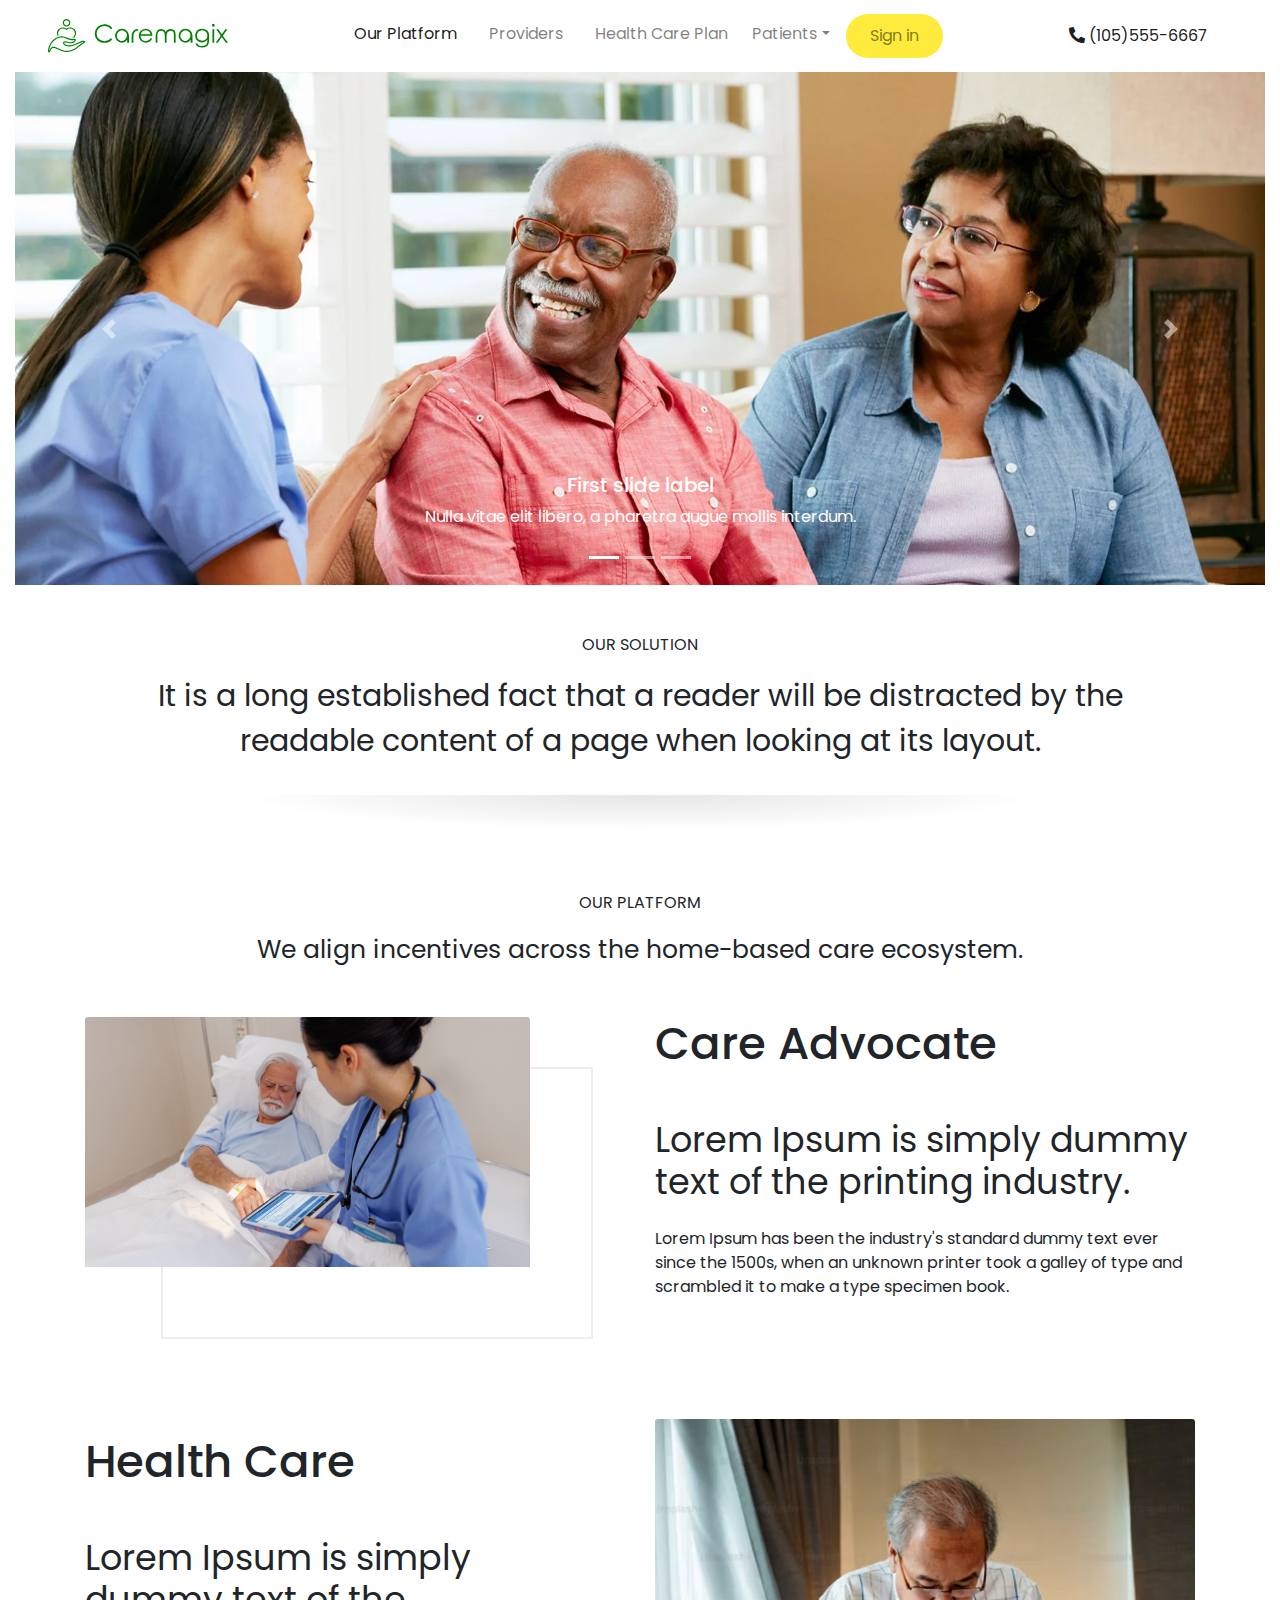
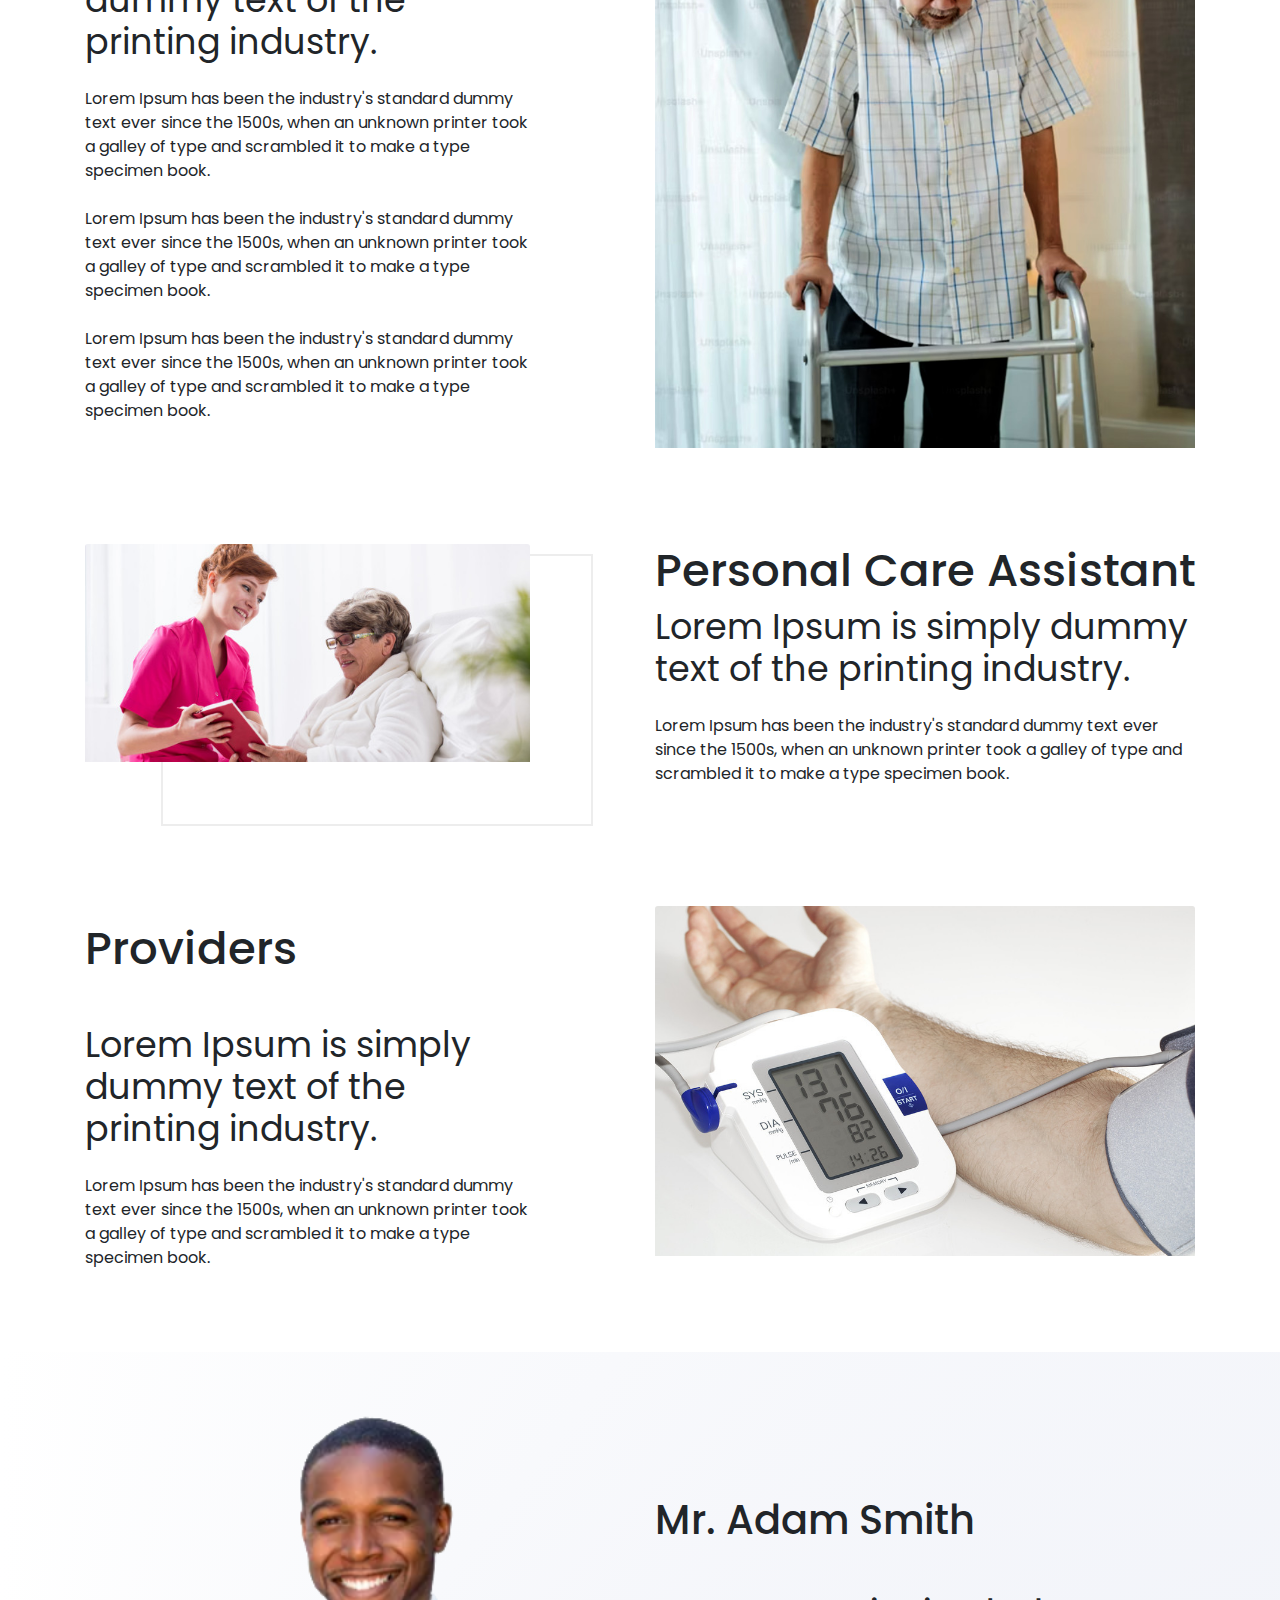
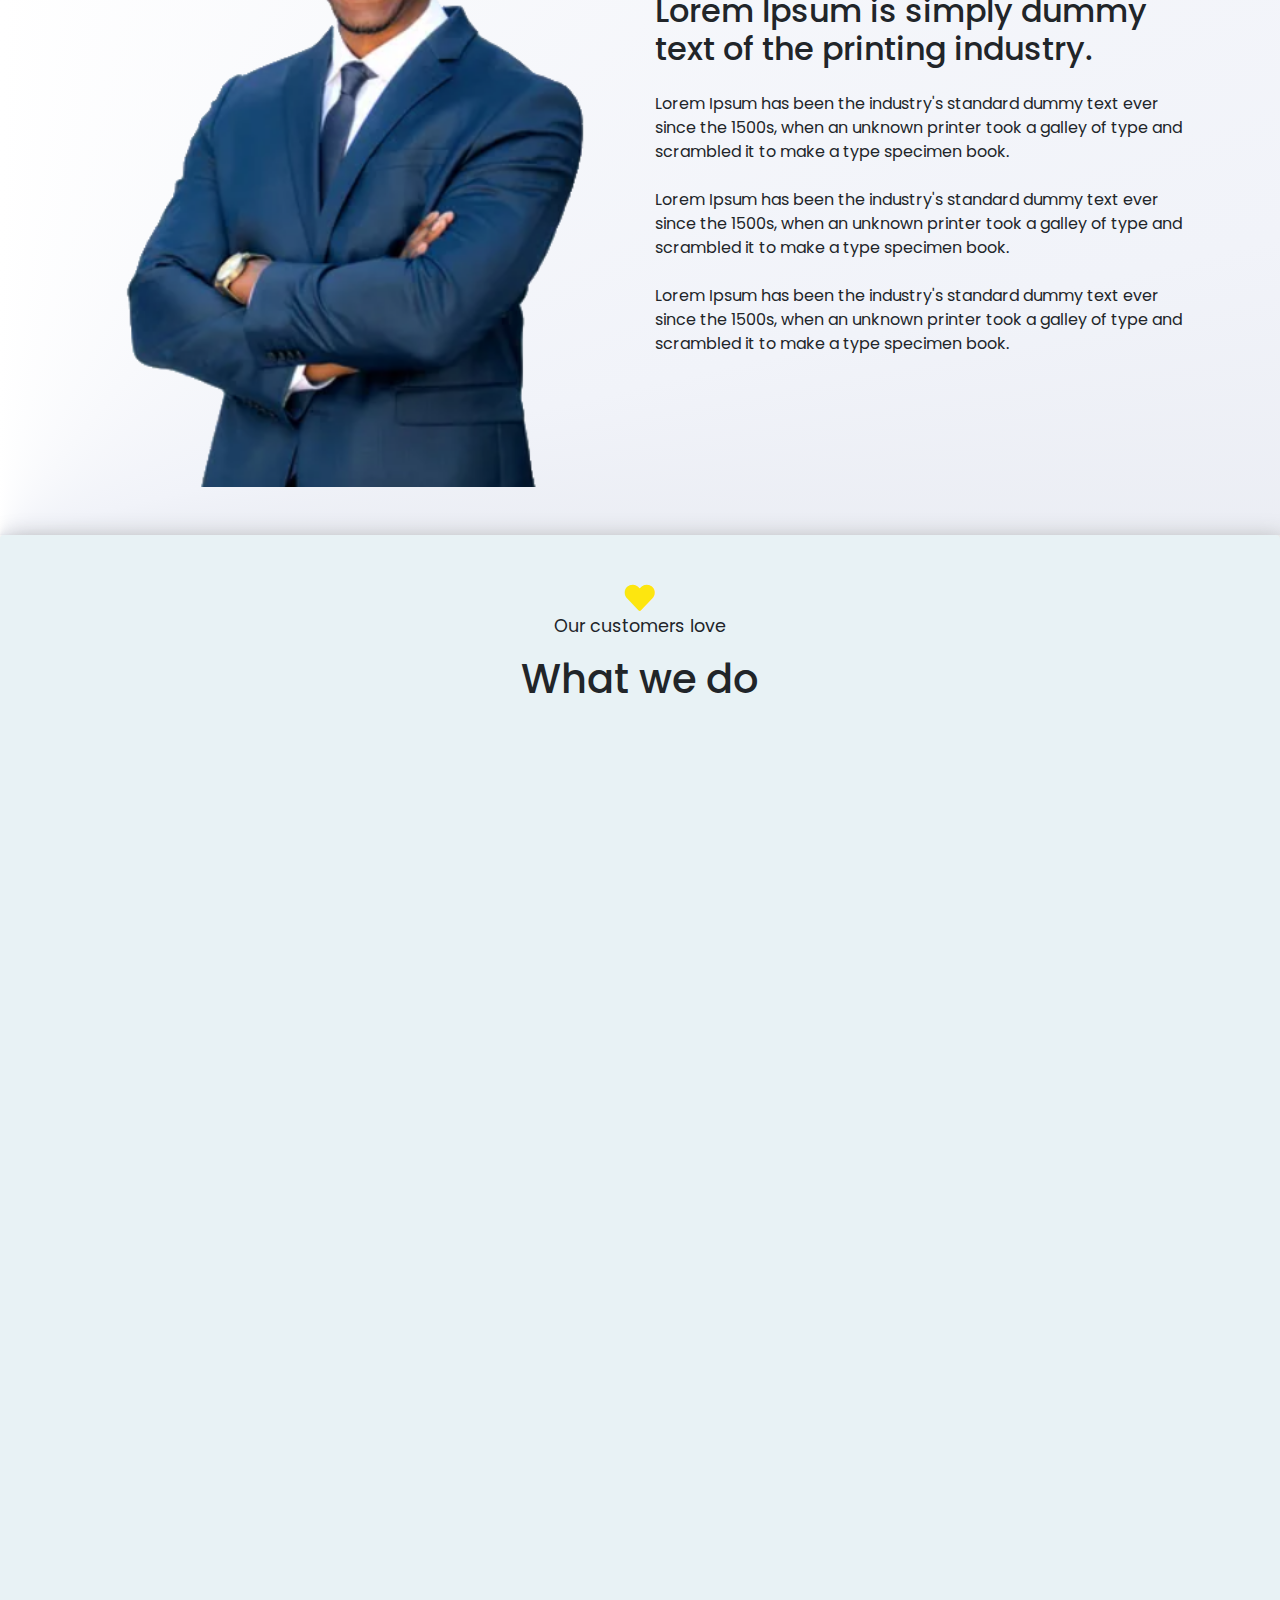
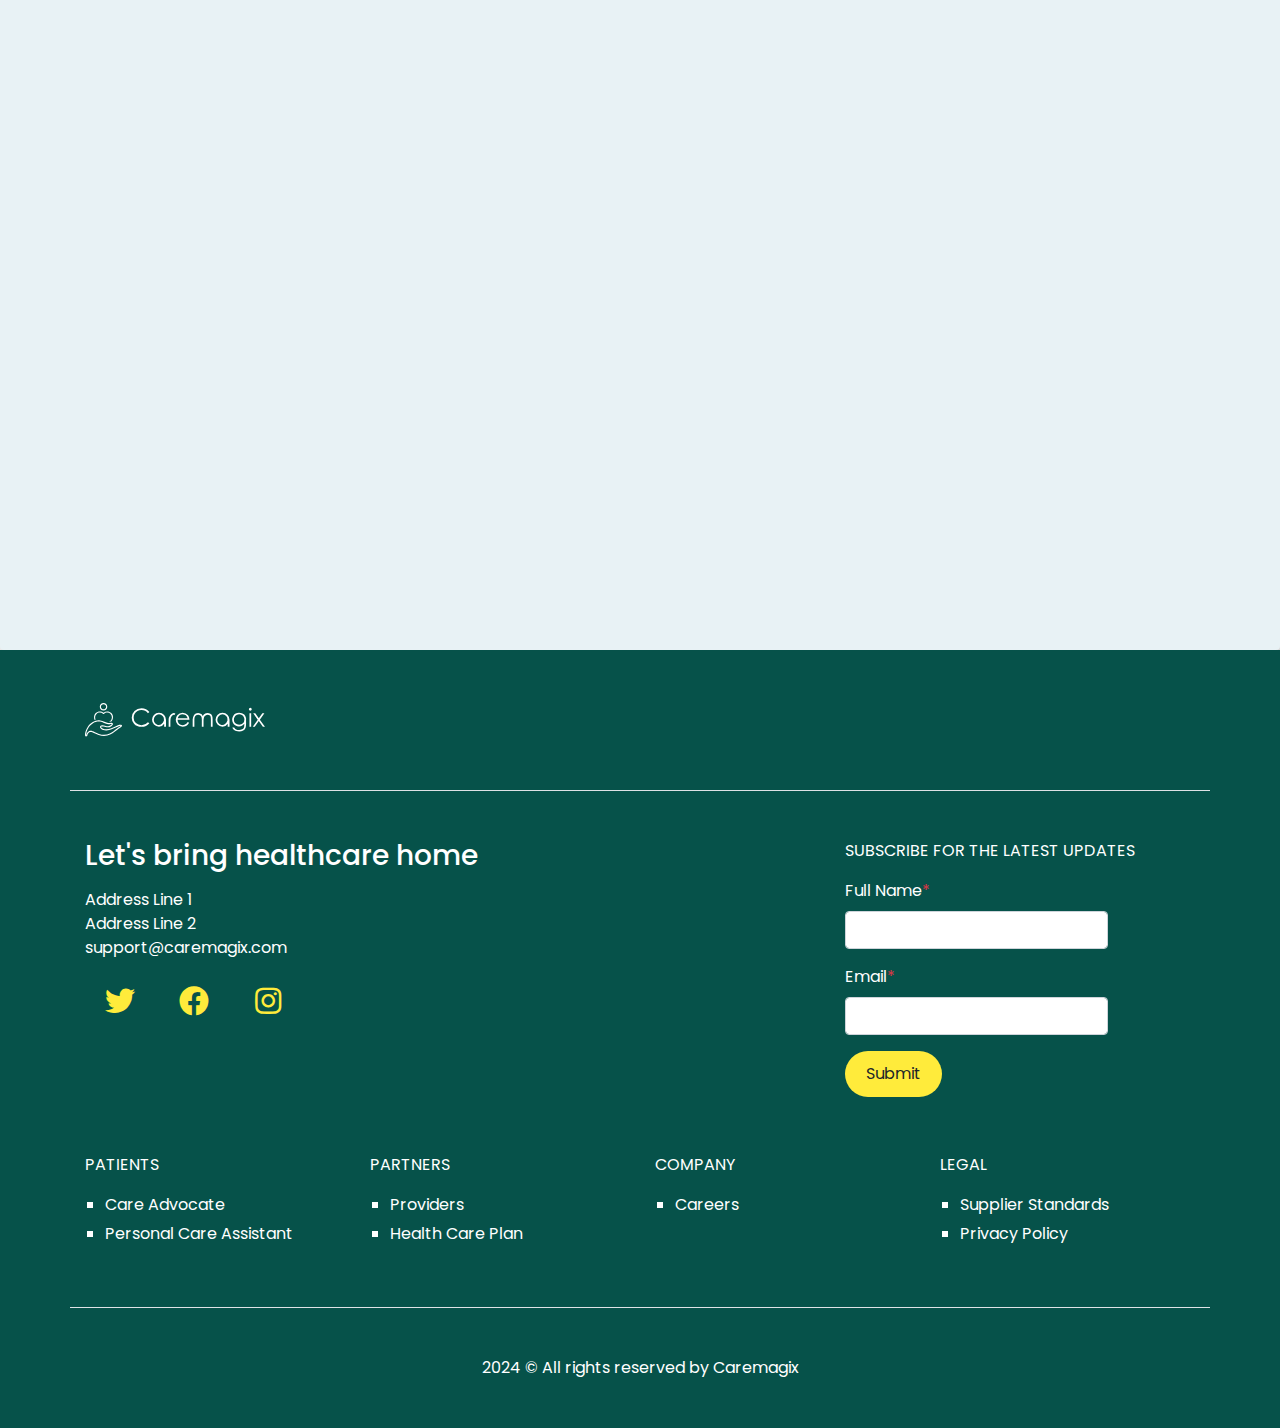
==== index.html @ 650fe03e "images and changes added" ====
<!DOCTYPE html>
<html lang="en">

<head>
    <meta charset="UTF-8">
    <meta name="viewport"
        content="width=device-width, initial-scale=1, maximum-scale=1, minimum-scale=1, user-scalable=1">
    <title>Caremagix</title>
    <!-- Add Bootstrap CSS -->
    <link rel="stylesheet" href="https://stackpath.bootstrapcdn.com/bootstrap/4.5.2/css/bootstrap.min.css">

    <link rel="stylesheet"
            href="https://cdnjs.cloudflare.com/ajax/libs/OwlCarousel2/2.3.4/assets/owl.carousel.min.css">
    <link rel="stylesheet"
            href="https://cdnjs.cloudflare.com/ajax/libs/OwlCarousel2/2.3.4/assets/owl.theme.default.css">

    <link rel="stylesheet" href="https://cdnjs.cloudflare.com/ajax/libs/font-awesome/5.15.3/css/all.min.css">
    <link rel="preconnect" href="https://fonts.googleapis.com">
    <link rel="preconnect" href="https://fonts.gstatic.com" crossorigin>
    <link
        href="https://fonts.googleapis.com/css2?family=Poppins:ital,wght@0,100;0,200;0,300;0,400;0,500;0,600;0,700;0,800;0,900;1,100;1,200;1,300;1,400;1,500;1,600;1,700;1,800;1,900&display=swap"
        rel="stylesheet">
    <link rel="stylesheet" href="css/custom.css">
</head>

<body>
    <header>
        <nav class="navbar navbar-expand-lg navbar-light px-5">
            <!-- <a class="navbar-brand" href="/">Caremagix</a> -->
            <!-- <a class="navbar-brand" href="/"><img src="images/caremagix-logo.png" width="150" alt="" /></a> -->
            <a class="navbar-brand" href="/">
                <svg width="180" fill="green" viewBox="0 0 369.9130434782609 68.965792093766" class="looka-1j8o68f"><defs id="SvgjsDefs1011"></defs><g id="SvgjsG1012" featurekey="S6ay6y-0" transform="matrix(0.5944697416259555,0,0,0.5944697416259555,0.0002290399318856106,-3.5668184497557327)" fill="#ffffff"><title xmlns="http://www.w3.org/2000/svg">Modern Business 6 expandlines</title><path xmlns="http://www.w3.org/2000/svg" d="M64,32c7.2,0,13-5.8,13-13S71.2,6,64,6c-7.2,0-13,5.8-13,13c0,0,0,0,0,0C51,26.2,56.8,32,64,32z M64,10c5,0,9,4,9,9  s-4,9-9,9s-9-4-9-9c0,0,0,0,0,0C55,14,59,10,64,10z"></path><path xmlns="http://www.w3.org/2000/svg" d="M36.8,63.2c-3.3-6.4-2.1-14.2,2.9-19.4c6.1-6.3,16.1-6.5,22.4-0.4c0.1,0.1,0.3,0.3,0.4,0.4c0.8,0.8,2.1,0.8,2.9,0  c6.1-6.3,16.1-6.5,22.4-0.4c0.1,0.1,0.3,0.3,0.4,0.4c6.3,6.6,6.3,16.9,0,23.5l-4.2,4.3c0.7,0,1.4-0.1,2-0.3c1.5-0.5,3.1-0.8,4.7-0.9  l0.3-0.3c7.8-8.1,7.8-21,0-29.1C83.8,33.5,72,32.9,64,39.7c-8-6.8-19.8-6.2-27.1,1.3c-6,6.2-7.6,15.5-3.9,23.4  C34.3,64,35.5,63.6,36.8,63.2z"></path><path xmlns="http://www.w3.org/2000/svg" d="M127.7,83.5c-1.1-2.6-6.7-2.3-7-2.3c-1.9,0.3-6,0.8-14.1,4.8C96.5,91,85.7,96,74,96.9c-6.5,0.6-14.4-1.9-17.6-6.3  c-0.7-0.8-0.8-2.2-0.5-2.5c0.8-1,5.6-1.6,15.3,0.9c13.2,3.7,20.1-2.9,20.9-3.8c2.5-2.3,5.7-5.8,4-8.7c-1.5-2.6-5.6-2.4-8.9-1.4  c-3.4,1-7.1,0.3-10.2-0.6c-3.4-0.9-6.7-2.2-10-3.4c-4.7-2-9.6-3.5-14.6-4.5c-8.5-1.6-17.1,0.2-25.6,5.2c-6.9,4-12.8,9.6-17.2,16.3  c-8.9,13.8-10,24.3-9.5,30.6c0.1,1.6,1.2,2.8,2.7,3.2c1.6,0.4,3.2-0.3,4.1-1.6c0.7-0.9,1.1-1.9,1.3-3c0-0.2,0.1-0.5,0.2-0.8  c0.9-3.8,3.3-7.1,6.6-9.2l0.3-0.1c4.4-2.4,8.5-0.7,17.3,3.4c3.7,1.8,8.4,3.9,14.1,6.1c26,8.9,44.2-2,55.6-10.9  c9.5-7.4,20.4-14.8,20.4-14.8C124.5,89.8,129.2,86.9,127.7,83.5z M120.6,87.5c-0.1,0.1-11.1,7.5-20.7,15  c-10.7,8.4-27.7,18.5-51.8,10.3c-5.5-2.1-9.9-4.1-13.8-5.9c-8.8-4.1-14.6-6.8-20.9-3.3l-0.1,0c-0.1,0-0.2,0.1-0.3,0.1  c-4.2,2.7-7.2,6.9-8.4,11.7c-0.1,0.6-0.3,1.3-0.5,1.9c-0.3-5.8,1.1-15,8.9-27.2c4-6.2,9.5-11.3,15.9-15c5.3-3.3,11.3-5.1,17.6-5.2  c1.8,0,3.6,0.2,5.3,0.5c4.8,1,9.4,2.5,13.9,4.4c3.3,1.3,6.8,2.6,10.4,3.6c3.5,1,8,1.9,12.4,0.6c1.3-0.5,2.7-0.6,4.1-0.4  c-0.2,0.5-0.9,1.7-3.2,3.8c0,0-0.1,0.1-0.1,0.1c-0.2,0.2-5.6,5.9-17,2.7c-10.5-2.7-17.1-2.6-19.5,0.5c-1.4,1.8-1.3,4.2,0.3,7.1  c0.1,0.1,4.7,8.8,21.3,8.2c12.4-1,23.6-6.1,34-11.3c7.6-3.8,11-4.2,12.9-4.5c0.8-0.1,1.7-0.2,2.5-0.1  C122.8,86,121.7,86.8,120.6,87.5L120.6,87.5z"></path></g><g id="SvgjsG1013" featurekey="j5pGhi-0" transform="matrix(2.560820016550997,0,0,2.560820016550997,93.224431041536,-1.0781079386497883)" fill="#ffffff"><path d="M15.244 7.715 l-1.1523 0.85938 q-0.9375 -1.23046875 -2.260742188 -1.860351563 t-2.9053 -0.62988 q-1.73828125 0 -3.212890625 0.830078125 t-2.29 2.2314 t-0.81543 3.1592 q0 2.646484375 1.81640625 4.262695313 t4.5801 1.6162 q3.046875 0 5.087890625 -2.3828125 l1.1523 0.86914 q-1.083984375 1.376953125 -2.705078125 2.12890625 t-3.6133 0.75195 q-3.80859375 0 -6.005859375 -2.529296875 q-1.8359375 -2.138671875 -1.8359375 -4.84375 q0 -3.173828125 2.231445313 -5.3515625 t5.5811 -2.1777 q2.03125 0 3.666992188 0.8056640625 t2.6807 2.2607 z M22.968753125 8.203 q2.470703125 0 4.1015625 1.787109375 q1.50390625 1.630859375 1.50390625 3.876953125 q0.01953125 5.546875 0 5.634765625 l-1.4551 0 l0 -2.4316 q-1.142578125 2.12890625 -4.150390625 2.3828125 q-2.4609375 0 -4.018554688 -1.674804688 t-1.5576 -3.9111 q0 -2.2265625 1.474609375 -3.8671875 q1.630859375 -1.796875 4.1015625 -1.796875 z M22.968753125 9.551 q-1.708984375 0 -2.939453125 1.26953125 t-1.2305 3.0664 q0 1.162109375 0.6298828125 2.236328125 t2.1338 1.8164 q3.76953125 0.83984375 5.361328125 -3.427734375 q0.087890625 -1.3671875 -0.29296875 -2.6171875 q-0.2734375 -0.56640625 -0.751953125 -1.07421875 q-1.201171875 -1.26953125 -2.91015625 -1.26953125 z M30.722696875 14.541 l0 -1.2891 q0.15625 -0.966796875 0.44921875 -1.572265625 q0.68359375 -1.6796875 1.8359375 -2.4609375 t1.9141 -0.78125 q0.56640625 0 1.2109375 0.37109375 l-0.71289 1.1523 q-0.908203125 -0.33203125 -1.801757813 0.537109375 t-1.2354 1.8945 q-0.25390625 0.908203125 -0.25390625 3.408203125 l0 3.623 l-1.4063 0 l0 -4.8828 z M45.95715625 15.6348 l1.1523 0.61523 q-0.556640625 1.123046875 -1.30859375 1.806640625 t-1.6895 1.04 t-2.1191 0.35645 q-2.6171875 0 -4.091796875 -1.713867188 t-1.4746 -3.8721 q0 -2.041015625 1.25 -3.6328125 q1.58203125 -2.03125 4.248046875 -2.03125 q2.724609375 0 4.365234375 2.080078125 q1.162109375 1.46484375 1.171875 3.65234375 l-9.6191 0 q0.0390625 1.875 1.19140625 3.071289063 t2.8418 1.1963 q0.8203125 0 1.591796875 -0.2880859375 t1.3135 -0.75684 t1.1768 -1.5234 z M45.95715625 12.7539 q-0.2734375 -1.103515625 -0.80078125 -1.762695313 t-1.3965 -1.0645 t-1.8262 -0.40527 q-1.572265625 0 -2.705078125 1.015625 q-0.8203125 0.7421875 -1.240234375 2.216796875 l7.9688 0 z M50.00979375 15.293 l0 -1.709 q0.17578125 -2.1875 0.91796875 -3.203125 q0.615234375 -0.927734375 1.611328125 -1.474609375 q0.654296875 -0.419921875 1.865234375 -0.44921875 q0.78125 0 1.58203125 0.29296875 t1.2402 0.78125 t0.88867 1.4648 q0.244140625 -0.625 1.025390625 -1.46484375 q0.380859375 -0.322265625 0.986328125 -0.634765625 q0.41015625 -0.263671875 1.904296875 -0.439453125 q1.11328125 0 2.138671875 0.556640625 t1.4404 1.5674 t0.41504 3.0127 l0 5.8496 l-1.4063 0 l0 -5.8496 q0 -1.71875 -0.244140625 -2.36328125 t-0.83984 -1.04 t-1.4355 -0.39551 q-1.58203125 0.107421875 -2.705078125 1.533203125 q-0.439453125 0.60546875 -0.6640625 2.685546875 l0 5.4297 l-1.377 0 l0 -5.4883 q0 -1.93359375 -0.4296875 -2.631835938 t-1.0254 -1.1133 t-1.4844 -0.41504 q-0.95703125 0 -1.645507813 0.48828125 t-1.0791 1.46 t-0.3125 3.1592 l0 4.541 l-1.3672 0 l0 -4.1504 z M73.9746125 8.203 q2.470703125 0 4.1015625 1.787109375 q1.50390625 1.630859375 1.50390625 3.876953125 q0.01953125 5.546875 0 5.634765625 l-1.4551 0 l0 -2.4316 q-1.142578125 2.12890625 -4.150390625 2.3828125 q-2.4609375 0 -4.018554688 -1.674804688 t-1.5576 -3.9111 q0 -2.2265625 1.474609375 -3.8671875 q1.630859375 -1.796875 4.1015625 -1.796875 z M73.9746125 9.551 q-1.708984375 0 -2.939453125 1.26953125 t-1.2305 3.0664 q0 1.162109375 0.6298828125 2.236328125 t2.1338 1.8164 q3.76953125 0.83984375 5.361328125 -3.427734375 q0.087890625 -1.3671875 -0.29296875 -2.6171875 q-0.2734375 -0.56640625 -0.751953125 -1.07421875 q-1.201171875 -1.26953125 -2.91015625 -1.26953125 z M92.87065625 17.0117 q0 2.255859375 -0.400390625 3.30078125 q-0.537109375 1.474609375 -1.879882813 2.270507813 t-3.2178 0.7959 q-1.38671875 0 -2.48046875 -0.390625 t-1.7871 -1.0449 t-1.2695 -1.9141 l1.4941 0 q0.615234375 1.064453125 1.577148438 1.572265625 t2.3975 0.50781 q1.40625 0 2.377929688 -0.52734375 t1.3818 -1.3184 t0.41016 -2.5684 l0 -0.54688 q-0.771484375 0.986328125 -1.899414063 1.513671875 t-2.3779 0.52734 q-1.474609375 0 -2.778320313 -0.732421875 t-2.0117 -1.9775 t-0.70801 -2.7295 t0.7373 -2.7686 t2.0459 -2.0313 t2.7441 -0.74707 q1.2109375 0 2.197265625 0.37109375 q0.830078125 0.302734375 1.962890625 1.162109375 q0.95703125 0.791015625 1.50390625 3.017578125 q-0.01953125 0.29296875 -0.01953125 4.2578125 z M87.40235625 9.531 q-1.171875 0 -2.172851563 0.56640625 t-1.5723 1.5625 t-0.57129 2.1582 q0 1.767578125 1.181640625 2.919921875 t3.0566 1.1523 q1.9140625 0 3.06640625 -1.142578125 t1.1523 -3.0078 q0 -1.2109375 -0.5322265625 -2.158203125 t-1.5039 -1.499 t-2.1045 -0.55176 z M96.279278125 4.3260000000000005 q0.46875 0 0.8056640625 0.33203125 t0.33691 0.80078 t-0.33691 0.80566 t-0.80566 0.33691 t-0.80078 -0.33691 t-0.33203 -0.80566 t0.33203 -0.80078 t0.80078 -0.33203 z M95.595678125 8.73 l1.377 0 l0 10.713 l-1.377 0 l0 -10.713 z M98.613285625 8.73 l1.6504 0 l2.832 3.9746 l2.8418 -3.9746 l1.6504 0 l-3.6719 5.0879 l4.1309 5.625 l-1.6699 0 l-3.2813 -4.502 l-3.2324 4.502 l-1.6406 0 l4.0527 -5.625 z"></path></g></svg>
            </a>
            <button class="navbar-toggler" type="button" data-toggle="collapse" data-target="#navbarSupportedContent"
                aria-controls="navbarSupportedContent" aria-expanded="false" aria-label="Toggle navigation">
                <span class="navbar-toggler-icon"></span>
            </button>

            <div class="collapse navbar-collapse" id="navbarSupportedContent">
                <ul class="navbar-nav mx-auto">
                    <li class="nav-item active">
                        <a class="nav-link mx-2" href="our-platform.html">Our Platform <span class="sr-only">(current)</span></a>
                    </li>
                    <li class="nav-item">
                        <a class="nav-link mx-2" href="providers.html">Providers</a>
                    </li>
                    <li class="nav-item">
                        <a class="nav-link mx-2" href="health-care-plan.html">Health Care Plan</a>
                    </li>
                    <li class="nav-item dropdown">
                        <a class="nav-link dropdown-toggle" href="patients.html" id="navbarDropdown" role="button" data-toggle="dropdown" aria-haspopup="true" aria-expanded="false">Patients</a>
                        <div class="dropdown-menu" aria-labelledby="navbarDropdown">
                          <a class="dropdown-item" href="care-advocate.html">Care Advocate</a>
                            <a class="dropdown-item" href="personal-care-assistant.html">Personal Care Assistant</a>
                        </div>
                    </li>
                    <!-- <li class="nav-item">
                        <a class="nav-link mx-2" href="patients.html">Patients</a>
                    </li> -->
                    <!-- <li class="nav-item">
                        <a class="nav-link mx-2" href="suppliers.html">Suppliers</a>
                    </li> -->
                    <li class="nav-item">
                        <a class="nav-link mx-2 px-4 yellow-button" href="sign-in.html">Sign in</a>
                    </li>
                    <!-- <li class="nav-item dropdown">
              <a class="nav-link dropdown-toggle" href="#" id="navbarDropdown" role="button" data-toggle="dropdown" aria-haspopup="true" aria-expanded="false">
                Dropdown
              </a>
              <div class="dropdown-menu" aria-labelledby="navbarDropdown">
                <a class="dropdown-item" href="#">Action</a>
                <a class="dropdown-item" href="#">Another action</a>
                <div class="dropdown-divider"></div>
                <a class="dropdown-item" href="#">Something else here</a>
              </div>
            </li> -->
                    <!-- <li class="nav-item">
              <a class="nav-link disabled" href="#" tabindex="-1" aria-disabled="true">Disabled</a>
            </li> -->
                </ul>
                <span class="navbar-text">
                    <a class="nav-link mx-2" href="#"><i class="fas fa-phone-alt"></i> (105)555-6667</a>
                </span>
                <!-- <form class="form-inline my-2 my-lg-0">
            <input class="form-control mr-sm-2" type="search" placeholder="Search" aria-label="Search">
            <button class="btn btn-outline-success my-2 my-sm-0" type="submit">Search</button>
          </form> -->
            </div>
        </nav>
    </header>
    <main>
        <div class="container-fluid">
            <div class="row">
                <div class="col-12">
                    <div id="carouselExampleCaptions" class="carousel slide mx-auto" data-ride="carousel">
                        <ol class="carousel-indicators">
                        <li data-target="#carouselExampleCaptions" data-slide-to="0" class="active"></li>
                        <li data-target="#carouselExampleCaptions" data-slide-to="1"></li>
                        <li data-target="#carouselExampleCaptions" data-slide-to="2"></li>
                        </ol>
                        <div class="carousel-inner">
                        <div class="carousel-item active">
                            <img src="images/banner1.webp" class="d-block w-100" alt="...">
                            <div class="carousel-caption d-none d-md-block">
                            <h5>First slide label</h5>
                            <p>Nulla vitae elit libero, a pharetra augue mollis interdum.</p>
                            </div>
                        </div>
                        <div class="carousel-item">
                            <img src="images/home-landscape2.jpg" class="d-block w-100" alt="...">
                            <div class="carousel-caption d-none d-md-block">
                            <h5>Second slide label</h5>
                            <p>Lorem ipsum dolor sit amet, consectetur adipiscing elit.</p>
                            </div>
                        </div>
                        <div class="carousel-item">
                            <img src="images/home-landscape3.jpg" class="d-block w-100" alt="...">
                            <div class="carousel-caption d-none d-md-block">
                            <h5>Third slide label</h5>
                            <p>Praesent commodo cursus magna, vel scelerisque nisl consectetur.</p>
                            </div>
                        </div>
                        </div>
                        <a class="carousel-control-prev" href="#carouselExampleCaptions" role="button" data-slide="prev">
                        <span class="carousel-control-prev-icon" aria-hidden="true"></span>
                        <span class="sr-only">Previous</span>
                        </a>
                        <a class="carousel-control-next" href="#carouselExampleCaptions" role="button" data-slide="next">
                        <span class="carousel-control-next-icon" aria-hidden="true"></span>
                        <span class="sr-only">Next</span>
                        </a>
                    </div>
                </div>
            </div>
        </div>
        <!-- <div class="landing-banner bg-light p-5 rounded-corner-50 landing-page" style="margin-bottom: 150px;">
            <div class="row">
                <div class="col-md-6">
                    <h1 class="mb-5">Lorem ipsum dolor sit amet</h1>
                    <h2 class="mb-4">Lorem Ipsum is simply dummy text of the printing industry.</h2>
                    <p class="mb-4">Lorem Ipsum has been the industry's standard dummy text ever since the 1500s, when an unknown printer took a galley of type and scrambled it to make a type specimen book.
                    </p>
                    <a href="#" class="learn-more">
                    <div class="circle">
                      <span class="icon arrow"></span>
                    </div>
                    <p class="button-text">Learn More</p>
                </a>
                    <a class="btn yellow-button">Learn More</a>
                </div>
                <div class="col-md-6 text-center">
                    <img src="images/care-home.jpg" class="home-img" alt="" />
                    <div id="carouselExampleCaptions" class="carousel slide mx-auto home-img" data-ride="carousel">
                        <ol class="carousel-indicators">
                          <li data-target="#carouselExampleCaptions" data-slide-to="0" class="active"></li>
                          <li data-target="#carouselExampleCaptions" data-slide-to="1"></li>
                          <li data-target="#carouselExampleCaptions" data-slide-to="2"></li>
                        </ol>
                        <div class="carousel-inner">
                          <div class="carousel-item active">
                            <img src="images/care-home.jpg" class="d-block w-100" alt="...">
                            <div class="carousel-caption d-none d-md-block">
                              <h5>First slide label</h5>
                              <p>Nulla vitae elit libero, a pharetra augue mollis interdum.</p>
                            </div>
                          </div>
                          <div class="carousel-item">
                            <img src="images/care-home.jpg" class="d-block w-100" alt="...">
                            <div class="carousel-caption d-none d-md-block">
                              <h5>Second slide label</h5>
                              <p>Lorem ipsum dolor sit amet, consectetur adipiscing elit.</p>
                            </div>
                          </div>
                          <div class="carousel-item">
                            <img src="images/care-home.jpg" class="d-block w-100" alt="...">
                            <div class="carousel-caption d-none d-md-block">
                              <h5>Third slide label</h5>
                              <p>Praesent commodo cursus magna, vel scelerisque nisl consectetur.</p>
                            </div>
                          </div>
                        </div>
                        <a class="carousel-control-prev" href="#carouselExampleCaptions" role="button" data-slide="prev">
                          <span class="carousel-control-prev-icon" aria-hidden="true"></span>
                          <span class="sr-only">Previous</span>
                        </a>
                        <a class="carousel-control-next" href="#carouselExampleCaptions" role="button" data-slide="next">
                          <span class="carousel-control-next-icon" aria-hidden="true"></span>
                          <span class="sr-only">Next</span>
                        </a>
                    </div>
                </div>
            </div>
        </div> -->
        <div class="container my-5">
            <div class="row">
                <div class="col text-center landing-intro css3-gradient1">
                    <span class="mb-3">OUR SOLUTION</span>
                    <p class="px-5 pb-3">It is a long established fact that a reader will be distracted by the readable content of a page when looking at its layout.</p>
                </div>
            </div>
        </div>
        <div class="container-fluid py-5">
            <div class="container">
                <div class="row">
                    <div class="col four-section">
                        <span class="mb-3">OUR PLATFORM</span>
                        <span class="mb-5">We align incentives across the home-based care ecosystem.</span>
                        <div class="row mb-5">
                            <div class="col-12 col-md-5 position-relative mb-5">
                                <img src="images/services-1.jpg" class="card-img-top" alt="...">
                                <div class="services-square d-none d-md-block d-lg-block"></div>
                            </div>
                            <div class="col-12 col-md-1"></div>
                            <div class="col-12 col-md-6">
                                <h1 class="mb-5">Care Advocate</h1>
                                <h2 class="mb-4">Lorem Ipsum is simply dummy text of the printing industry.</h2>
                                <p class="mb-4">Lorem Ipsum has been the industry's standard dummy text ever since the 1500s, when an unknown printer took a galley of type and scrambled it to make a type specimen book.
                                </p>
                            </div>
                        </div>

                        <div class="row mt-5 pt-5">
                            <div class="col-12 order-2 order-sm-2 col-md-5 order-md-1">
                                <h1 class="mb-5 mt-3">Health Care</h1>
                                <h2 class="mb-4">Lorem Ipsum is simply dummy text of the printing industry.</h2>
                                <p class="mb-4">Lorem Ipsum has been the industry's standard dummy text ever since the 1500s, when an unknown printer took a galley of type and scrambled it to make a type specimen book.
                                </p>
                                <p class="mb-4">Lorem Ipsum has been the industry's standard dummy text ever since the 1500s, when an unknown printer took a galley of type and scrambled it to make a type specimen book.
                                </p>
                                <p class="mb-4">Lorem Ipsum has been the industry's standard dummy text ever since the 1500s, when an unknown printer took a galley of type and scrambled it to make a type specimen book.
                                </p>
                            </div>
                            <div class="col-12 order-0 order-sm-0 col-md-1 order-md-2"></div>
                            <div class="col-12 order-1 order-sm-1 col-md-6 order-md-3 mb-5">
                                <img src="images/services-2.jpg" class="card-img-top" alt="...">
                            </div>
                        </div>

                        <div class="row my-5">
                            <div class="col-12 col-md-5 position-relative mb-5">
                                <img src="images/personal-care-assistant.jpg" class="card-img-top" alt="...">
                                <div class="services-square d-none d-md-block d-lg-block"></div>
                            </div>
                            <div class="col-12 col-md-1"></div>
                            <div class="col-12 col-md-6">
                                <h1>Personal Care Assistant</h1>
                                <h2 class="mb-4">Lorem Ipsum is simply dummy text of the printing industry.</h2>
                                <p class="mb-4">Lorem Ipsum has been the industry's standard dummy text ever since the 1500s, when an unknown printer took a galley of type and scrambled it to make a type specimen book.
                                </p>
                            </div>
                        </div>

                        <div class="row mt-5 pt-5">
                            <div class="col-12 order-2 order-sm-2 col-md-5 order-md-1">
                                <h1 class="mb-5 mt-3">Providers</h1>
                                <h2 class="mb-4">Lorem Ipsum is simply dummy text of the printing industry.</h2>
                                <p class="mb-4">Lorem Ipsum has been the industry's standard dummy text ever since the 1500s, when an unknown printer took a galley of type and scrambled it to make a type specimen book.
                                </p>
                            </div>
                            <div class="col-12 order-0 order-sm-0 col-md-1 order-md-2"></div>
                            <div class="col-12 order-1 order-sm-1 col-md-6 order-md-3 mb-5">
                                <img src="images/providers.jpg" class="card-img-top" alt="...">
                                
                            </div>
                        </div>

                        <!-- <div class="row row-cols-1 row-cols-md-4">
                            <div class="col mb-4">
                                <div class="card">
                                    <img src="https://www.zebra.com/content/dam/zebra_dam/global/photography/application/0006/healthcare-photography-application-et40-hc-et45-hc-patient-identification-bedside-16x9-3600.jpg.imgo.jpg"
                                        class="card-img-top" alt="...">
                                    <div class="card-body">
                                        <h5 class="card-title">Care Advocate</h5>
                                        <p class="card-text">Get high-quality care from the comfort of your home.</p>
                                        <a href="#" class="learn-more">
                                            <div class="circle">
                                                <span class="icon arrow"></span>
                                            </div>
                                            <p class="button-text">Learn More</p>
                                        </a>
                                    </div>
                                </div>
                            </div>
                            <div class="col mb-4">
                                <div class="card">
                                    <img src="https://images.indianexpress.com/2023/06/Dil-LEAD.jpg"
                                        class="card-img-top" alt="...">
                                    <div class="card-body">
                                        <h5 class="card-title">Health Plans</h5>
                                        <p class="card-text">Unlock clear ROI while improving your member experience.
                                        </p>
                                        <a href="#" class="learn-more">
                                            <div class="circle">
                                                <span class="icon arrow"></span>
                                            </div>
                                            <p class="button-text">Learn More</p>
                                        </a>
                                    </div>
                                </div>
                            </div>
                            <div class="col mb-4">
                                <div class="card">
                                    <img src="https://static.endpointprotector.com/blog/2021/06/blog-Health-Insurance-Providers-and-DLP_1200x628px.png"
                                        class="card-img-top" alt="..." style="height: 142px;">
                                    <div class="card-body">
                                        <h5 class="card-title">Providers</h5>
                                        <p class="card-text">Send us your order, we'll do the rest.<br /><br /></p>
                                        <a href="#" class="learn-more">
                                            <div class="circle">
                                                <span class="icon arrow"></span>
                                            </div>
                                            <p class="button-text">Learn More</p>
                                        </a>
                                    </div>
                                </div>
                            </div>
                            <div class="col mb-4">
                                <div class="card">
                                    <img src="https://builtin.com/sites/www.builtin.com/files/styles/og/public/blockchain-healthcare.jpg"
                                        class="card-img-top" alt="..." style="height: 142px;">
                                    <div class="card-body">
                                        <h5 class="card-title">Health Plan</h5>
                                        <p class="card-text">Grow your business and prove your patient
                                            impact.<br /><br /></p>
                                        <a href="#" class="learn-more">
                                            <div class="circle">
                                                <span class="icon arrow"></span>
                                            </div>
                                            <p class="button-text">Learn More</p>
                                        </a>
                                    </div>
                                </div>
                            </div>
                        </div> -->
                    </div>
                </div>
            </div>
        </div>
        <div class="container-fluid pt-5 custom-bg techno pb-5">
            <div class="container">
                <div class="row">
                    <div class="col-12 col-md-6">
                        <img src="images/pp.png" class="w-100" alt="" />
                    </div>
                    <div class="col-12 col-md-6">
                        <h1 class="my-5 pt-5">Mr. Adam Smith</h1>
                        <h2 class="mb-4">Lorem Ipsum is simply dummy text of the printing industry.</h2>
                        <p class="mb-4">Lorem Ipsum has been the industry's standard dummy text ever since the 1500s, when an unknown printer took a galley of type and scrambled it to make a type specimen book.
                        </p>
                        <p class="mb-4">Lorem Ipsum has been the industry's standard dummy text ever since the 1500s, when an unknown printer took a galley of type and scrambled it to make a type specimen book.
                        </p>
                        <p class="mb-4">Lorem Ipsum has been the industry's standard dummy text ever since the 1500s, when an unknown printer took a galley of type and scrambled it to make a type specimen book.
                        </p>
                    </div>
                </div>
                <!-- <div class="row pb-5">
                    <div class="col col-md-5">
                        <h3>Best-in-class technology</h3>
                    </div>
                    <div class="col col-md-2"></div>
                    <div class="col col-md-5">
                        <p class="mt-4">Our solution powers the home-based care industry by improving patient outcomes,
                            saving
                            providers time, and delivering high-quality care.
                        </p>
                    </div>
                </div> -->
            </div>
            <!-- <div class="row">
                <div class="col">
                    <img src="https://assets-global.website-files.com/5e7dd8d070cf6c6a828d95b4/62bc84e6705979445238766c_62a8ad961d1c378fd2866f74_Comp-p-2000.jpeg"
                        class="w-100 mix-blend-mode" alt="" />
                </div>
            </div> -->
        </div>

        
        
        <div class="owl-container rounded py-5">
            <div class="d-flex justify-content-center fas fa-heart"></div>
            <p class="tag">Our customers love</p>
            <h1 class="text-center head">What we do</h1>
            <div class="owl-carousel owl-theme">
                <div class="owl-item">
                    <div class="owl-card d-flex flex-column">
                        <div class="mt-2"> <span class="fas fa-star active-star"></span> <span
                                class="fas fa-star active-star"></span> <span class="fas fa-star active-star"></span>
                            <span class="fas fa-star active-star"></span> <span
                                class="fas fa-star-half-alt active-star"></span> </div>
                        <div class="main font-weight-bold pb-2 pt-1">Great Service</div>
                        <div class="testimonial"> Lorem ipsum, dolor sit amet consectetur adipisicing elit. Magni
                            dolores molestias veniam inventore itaque eius iure omnis, temporibus culpa id. </div>
                        <div class="d-flex flex-row profile pt-4 mt-auto"> <img
                                src="images/testimo-pp.jpg"
                                alt="" class="rounded-circle">
                            <div class="d-flex flex-column pl-2">
                                <div class="name">Megan</div>
                                <p class="text-muted designation">CEO of My Company</p>
                            </div>
                        </div>
                    </div>
                </div>
                <div class="owl-item">
                    <div class="owl-card d-flex flex-column">
                        <div class="mt-2"> <span class="fas fa-star active-star"></span> <span
                                class="fas fa-star active-star"></span> <span class="fas fa-star active-star"></span>
                            <span class="fas fa-star active-star"></span> <span
                                class="fas fa-star-half-alt active-star"></span> </div>
                        <div class="main font-weight-bold pb-2 pt-1">Great Service</div>
                        <div class="testimonial"> Lorem ipsum, dolor sit amet consectetur adipisicing elit. Magni
                            dolores molestias veniam inventore itaque eius iure omnis, temporibus culpa id. </div>
                        <div class="d-flex flex-row profile pt-4 mt-auto"> <img
                                src="images/testimo-pp.jpg"
                                alt="" class="rounded-circle">
                            <div class="d-flex flex-column pl-2">
                                <div class="name">Megan</div>
                                <p class="text-muted designation">CEO of My Company</p>
                            </div>
                        </div>
                    </div>
                </div>
                <div class="owl-item">
                    <div class="owl-card d-flex flex-column">
                        <div class="mt-2"> <span class="fas fa-star active-star"></span> <span
                                class="fas fa-star active-star"></span> <span class="fas fa-star active-star"></span>
                            <span class="fas fa-star active-star"></span> <span
                                class="fas fa-star-half-alt active-star"></span> </div>
                        <div class="main font-weight-bold pb-2 pt-1">Great Service</div>
                        <div class="testimonial"> Lorem ipsum, dolor sit amet consectetur adipisicing elit. Magni
                            dolores molestias veniam inventore itaque eius iure omnis, temporibus culpa id. </div>
                        <div class="d-flex flex-row profile pt-4 mt-auto"> <img
                                src="images/testimo-pp.jpg"
                                alt="" class="rounded-circle">
                            <div class="d-flex flex-column pl-2">
                                <div class="name">Megan</div>
                                <p class="text-muted designation">CEO of My Company</p>
                            </div>
                        </div>
                    </div>
                </div>
                <div class="owl-item">
                    <div class="owl-card d-flex flex-column">
                        <div class="mt-2"> <span class="fas fa-star active-star"></span> <span
                                class="fas fa-star active-star"></span> <span class="fas fa-star active-star"></span>
                            <span class="fas fa-star active-star"></span> <span
                                class="fas fa-star-half-alt active-star"></span> </div>
                        <div class="main font-weight-bold pb-2 pt-1">Great Service</div>
                        <div class="testimonial"> Lorem ipsum, dolor sit amet consectetur adipisicing elit. Magni
                            dolores molestias veniam inventore itaque eius iure omnis, temporibus culpa id. </div>
                        <div class="d-flex flex-row profile pt-4 mt-auto"> <img
                                src="images/testimo-pp.jpg"
                                alt="" class="rounded-circle">
                            <div class="d-flex flex-column pl-2">
                                <div class="name">Megan</div>
                                <p class="text-muted designation">CEO of My Company</p>
                            </div>
                        </div>
                    </div>
                </div>
                <div class="owl-item">
                    <div class="owl-card d-flex flex-column">
                        <div class="mt-2"> <span class="fas fa-star active-star"></span> <span
                                class="fas fa-star active-star"></span> <span class="fas fa-star active-star"></span>
                            <span class="fas fa-star active-star"></span> <span
                                class="fas fa-star-half-alt active-star"></span> </div>
                        <div class="main font-weight-bold pb-2 pt-1">Great Service</div>
                        <div class="testimonial"> Lorem ipsum, dolor sit amet consectetur adipisicing elit. Magni
                            dolores molestias veniam inventore itaque eius iure omnis, temporibus culpa id. </div>
                        <div class="d-flex flex-row profile pt-4 mt-auto"> <img
                                src="images/testimo-pp.jpg"
                                alt="" class="rounded-circle">
                            <div class="d-flex flex-column pl-2">
                                <div class="name">Megan</div>
                                <p class="text-muted designation">CEO of My Company</p>
                            </div>
                        </div>
                    </div>
                </div>
            </div>
        </div>

    </main>

    <!-- ======= Footer ======= -->
    <footer>

        <div class="container-fluid footer-bg py-5">
            <div class="container">
                <div class="row border-bottom pb-5">
                    <div class="col-6 col-md-6">
                        <a class="navbar-brand" href="/">
                            <svg width="180" viewBox="0 0 369.9130434782609 68.965792093766" class="looka-1j8o68f"><defs id="SvgjsDefs1011"></defs><g featurekey="S6ay6y-0" transform="matrix(0.5944697416259555,0,0,0.5944697416259555,0.0002290399318856106,-3.5668184497557327)" fill="#ffffff"><title xmlns="http://www.w3.org/2000/svg">Modern Business 6 expandlines</title><path xmlns="http://www.w3.org/2000/svg" d="M64,32c7.2,0,13-5.8,13-13S71.2,6,64,6c-7.2,0-13,5.8-13,13c0,0,0,0,0,0C51,26.2,56.8,32,64,32z M64,10c5,0,9,4,9,9  s-4,9-9,9s-9-4-9-9c0,0,0,0,0,0C55,14,59,10,64,10z"></path><path xmlns="http://www.w3.org/2000/svg" d="M36.8,63.2c-3.3-6.4-2.1-14.2,2.9-19.4c6.1-6.3,16.1-6.5,22.4-0.4c0.1,0.1,0.3,0.3,0.4,0.4c0.8,0.8,2.1,0.8,2.9,0  c6.1-6.3,16.1-6.5,22.4-0.4c0.1,0.1,0.3,0.3,0.4,0.4c6.3,6.6,6.3,16.9,0,23.5l-4.2,4.3c0.7,0,1.4-0.1,2-0.3c1.5-0.5,3.1-0.8,4.7-0.9  l0.3-0.3c7.8-8.1,7.8-21,0-29.1C83.8,33.5,72,32.9,64,39.7c-8-6.8-19.8-6.2-27.1,1.3c-6,6.2-7.6,15.5-3.9,23.4  C34.3,64,35.5,63.6,36.8,63.2z"></path><path xmlns="http://www.w3.org/2000/svg" d="M127.7,83.5c-1.1-2.6-6.7-2.3-7-2.3c-1.9,0.3-6,0.8-14.1,4.8C96.5,91,85.7,96,74,96.9c-6.5,0.6-14.4-1.9-17.6-6.3  c-0.7-0.8-0.8-2.2-0.5-2.5c0.8-1,5.6-1.6,15.3,0.9c13.2,3.7,20.1-2.9,20.9-3.8c2.5-2.3,5.7-5.8,4-8.7c-1.5-2.6-5.6-2.4-8.9-1.4  c-3.4,1-7.1,0.3-10.2-0.6c-3.4-0.9-6.7-2.2-10-3.4c-4.7-2-9.6-3.5-14.6-4.5c-8.5-1.6-17.1,0.2-25.6,5.2c-6.9,4-12.8,9.6-17.2,16.3  c-8.9,13.8-10,24.3-9.5,30.6c0.1,1.6,1.2,2.8,2.7,3.2c1.6,0.4,3.2-0.3,4.1-1.6c0.7-0.9,1.1-1.9,1.3-3c0-0.2,0.1-0.5,0.2-0.8  c0.9-3.8,3.3-7.1,6.6-9.2l0.3-0.1c4.4-2.4,8.5-0.7,17.3,3.4c3.7,1.8,8.4,3.9,14.1,6.1c26,8.9,44.2-2,55.6-10.9  c9.5-7.4,20.4-14.8,20.4-14.8C124.5,89.8,129.2,86.9,127.7,83.5z M120.6,87.5c-0.1,0.1-11.1,7.5-20.7,15  c-10.7,8.4-27.7,18.5-51.8,10.3c-5.5-2.1-9.9-4.1-13.8-5.9c-8.8-4.1-14.6-6.8-20.9-3.3l-0.1,0c-0.1,0-0.2,0.1-0.3,0.1  c-4.2,2.7-7.2,6.9-8.4,11.7c-0.1,0.6-0.3,1.3-0.5,1.9c-0.3-5.8,1.1-15,8.9-27.2c4-6.2,9.5-11.3,15.9-15c5.3-3.3,11.3-5.1,17.6-5.2  c1.8,0,3.6,0.2,5.3,0.5c4.8,1,9.4,2.5,13.9,4.4c3.3,1.3,6.8,2.6,10.4,3.6c3.5,1,8,1.9,12.4,0.6c1.3-0.5,2.7-0.6,4.1-0.4  c-0.2,0.5-0.9,1.7-3.2,3.8c0,0-0.1,0.1-0.1,0.1c-0.2,0.2-5.6,5.9-17,2.7c-10.5-2.7-17.1-2.6-19.5,0.5c-1.4,1.8-1.3,4.2,0.3,7.1  c0.1,0.1,4.7,8.8,21.3,8.2c12.4-1,23.6-6.1,34-11.3c7.6-3.8,11-4.2,12.9-4.5c0.8-0.1,1.7-0.2,2.5-0.1  C122.8,86,121.7,86.8,120.6,87.5L120.6,87.5z"></path></g><g featurekey="j5pGhi-0" transform="matrix(2.560820016550997,0,0,2.560820016550997,93.224431041536,-1.0781079386497883)" fill="#ffffff"><path d="M15.244 7.715 l-1.1523 0.85938 q-0.9375 -1.23046875 -2.260742188 -1.860351563 t-2.9053 -0.62988 q-1.73828125 0 -3.212890625 0.830078125 t-2.29 2.2314 t-0.81543 3.1592 q0 2.646484375 1.81640625 4.262695313 t4.5801 1.6162 q3.046875 0 5.087890625 -2.3828125 l1.1523 0.86914 q-1.083984375 1.376953125 -2.705078125 2.12890625 t-3.6133 0.75195 q-3.80859375 0 -6.005859375 -2.529296875 q-1.8359375 -2.138671875 -1.8359375 -4.84375 q0 -3.173828125 2.231445313 -5.3515625 t5.5811 -2.1777 q2.03125 0 3.666992188 0.8056640625 t2.6807 2.2607 z M22.968753125 8.203 q2.470703125 0 4.1015625 1.787109375 q1.50390625 1.630859375 1.50390625 3.876953125 q0.01953125 5.546875 0 5.634765625 l-1.4551 0 l0 -2.4316 q-1.142578125 2.12890625 -4.150390625 2.3828125 q-2.4609375 0 -4.018554688 -1.674804688 t-1.5576 -3.9111 q0 -2.2265625 1.474609375 -3.8671875 q1.630859375 -1.796875 4.1015625 -1.796875 z M22.968753125 9.551 q-1.708984375 0 -2.939453125 1.26953125 t-1.2305 3.0664 q0 1.162109375 0.6298828125 2.236328125 t2.1338 1.8164 q3.76953125 0.83984375 5.361328125 -3.427734375 q0.087890625 -1.3671875 -0.29296875 -2.6171875 q-0.2734375 -0.56640625 -0.751953125 -1.07421875 q-1.201171875 -1.26953125 -2.91015625 -1.26953125 z M30.722696875 14.541 l0 -1.2891 q0.15625 -0.966796875 0.44921875 -1.572265625 q0.68359375 -1.6796875 1.8359375 -2.4609375 t1.9141 -0.78125 q0.56640625 0 1.2109375 0.37109375 l-0.71289 1.1523 q-0.908203125 -0.33203125 -1.801757813 0.537109375 t-1.2354 1.8945 q-0.25390625 0.908203125 -0.25390625 3.408203125 l0 3.623 l-1.4063 0 l0 -4.8828 z M45.95715625 15.6348 l1.1523 0.61523 q-0.556640625 1.123046875 -1.30859375 1.806640625 t-1.6895 1.04 t-2.1191 0.35645 q-2.6171875 0 -4.091796875 -1.713867188 t-1.4746 -3.8721 q0 -2.041015625 1.25 -3.6328125 q1.58203125 -2.03125 4.248046875 -2.03125 q2.724609375 0 4.365234375 2.080078125 q1.162109375 1.46484375 1.171875 3.65234375 l-9.6191 0 q0.0390625 1.875 1.19140625 3.071289063 t2.8418 1.1963 q0.8203125 0 1.591796875 -0.2880859375 t1.3135 -0.75684 t1.1768 -1.5234 z M45.95715625 12.7539 q-0.2734375 -1.103515625 -0.80078125 -1.762695313 t-1.3965 -1.0645 t-1.8262 -0.40527 q-1.572265625 0 -2.705078125 1.015625 q-0.8203125 0.7421875 -1.240234375 2.216796875 l7.9688 0 z M50.00979375 15.293 l0 -1.709 q0.17578125 -2.1875 0.91796875 -3.203125 q0.615234375 -0.927734375 1.611328125 -1.474609375 q0.654296875 -0.419921875 1.865234375 -0.44921875 q0.78125 0 1.58203125 0.29296875 t1.2402 0.78125 t0.88867 1.4648 q0.244140625 -0.625 1.025390625 -1.46484375 q0.380859375 -0.322265625 0.986328125 -0.634765625 q0.41015625 -0.263671875 1.904296875 -0.439453125 q1.11328125 0 2.138671875 0.556640625 t1.4404 1.5674 t0.41504 3.0127 l0 5.8496 l-1.4063 0 l0 -5.8496 q0 -1.71875 -0.244140625 -2.36328125 t-0.83984 -1.04 t-1.4355 -0.39551 q-1.58203125 0.107421875 -2.705078125 1.533203125 q-0.439453125 0.60546875 -0.6640625 2.685546875 l0 5.4297 l-1.377 0 l0 -5.4883 q0 -1.93359375 -0.4296875 -2.631835938 t-1.0254 -1.1133 t-1.4844 -0.41504 q-0.95703125 0 -1.645507813 0.48828125 t-1.0791 1.46 t-0.3125 3.1592 l0 4.541 l-1.3672 0 l0 -4.1504 z M73.9746125 8.203 q2.470703125 0 4.1015625 1.787109375 q1.50390625 1.630859375 1.50390625 3.876953125 q0.01953125 5.546875 0 5.634765625 l-1.4551 0 l0 -2.4316 q-1.142578125 2.12890625 -4.150390625 2.3828125 q-2.4609375 0 -4.018554688 -1.674804688 t-1.5576 -3.9111 q0 -2.2265625 1.474609375 -3.8671875 q1.630859375 -1.796875 4.1015625 -1.796875 z M73.9746125 9.551 q-1.708984375 0 -2.939453125 1.26953125 t-1.2305 3.0664 q0 1.162109375 0.6298828125 2.236328125 t2.1338 1.8164 q3.76953125 0.83984375 5.361328125 -3.427734375 q0.087890625 -1.3671875 -0.29296875 -2.6171875 q-0.2734375 -0.56640625 -0.751953125 -1.07421875 q-1.201171875 -1.26953125 -2.91015625 -1.26953125 z M92.87065625 17.0117 q0 2.255859375 -0.400390625 3.30078125 q-0.537109375 1.474609375 -1.879882813 2.270507813 t-3.2178 0.7959 q-1.38671875 0 -2.48046875 -0.390625 t-1.7871 -1.0449 t-1.2695 -1.9141 l1.4941 0 q0.615234375 1.064453125 1.577148438 1.572265625 t2.3975 0.50781 q1.40625 0 2.377929688 -0.52734375 t1.3818 -1.3184 t0.41016 -2.5684 l0 -0.54688 q-0.771484375 0.986328125 -1.899414063 1.513671875 t-2.3779 0.52734 q-1.474609375 0 -2.778320313 -0.732421875 t-2.0117 -1.9775 t-0.70801 -2.7295 t0.7373 -2.7686 t2.0459 -2.0313 t2.7441 -0.74707 q1.2109375 0 2.197265625 0.37109375 q0.830078125 0.302734375 1.962890625 1.162109375 q0.95703125 0.791015625 1.50390625 3.017578125 q-0.01953125 0.29296875 -0.01953125 4.2578125 z M87.40235625 9.531 q-1.171875 0 -2.172851563 0.56640625 t-1.5723 1.5625 t-0.57129 2.1582 q0 1.767578125 1.181640625 2.919921875 t3.0566 1.1523 q1.9140625 0 3.06640625 -1.142578125 t1.1523 -3.0078 q0 -1.2109375 -0.5322265625 -2.158203125 t-1.5039 -1.499 t-2.1045 -0.55176 z M96.279278125 4.3260000000000005 q0.46875 0 0.8056640625 0.33203125 t0.33691 0.80078 t-0.33691 0.80566 t-0.80566 0.33691 t-0.80078 -0.33691 t-0.33203 -0.80566 t0.33203 -0.80078 t0.80078 -0.33203 z M95.595678125 8.73 l1.377 0 l0 10.713 l-1.377 0 l0 -10.713 z M98.613285625 8.73 l1.6504 0 l2.832 3.9746 l2.8418 -3.9746 l1.6504 0 l-3.6719 5.0879 l4.1309 5.625 l-1.6699 0 l-3.2813 -4.502 l-3.2324 4.502 l-1.6406 0 l4.0527 -5.625 z"></path></g></svg>
                        </a>
                    </div>
                    <div class="col-6 col-md-6">
                        <!-- <a class="btn yellow-button float-right">Contact us</a> -->
                    </div>
                </div>
                <div class="row py-5">
                    <div class="col-12 col-md-8">
                        <h3 class="text-white mb-3">Let's bring healthcare home</h3>
                        <address class="text-white">
                            Address Line 1<br />
                            Address Line 2<br />
                            <a href="mailto:support@caremagix.com" class="text-white">support@caremagix.com</a>
                        </address>
                        <ul class="social">
                            <li><a href="#"><i class="fab fa-twitter"></i></a></li>
                            <li><a href="#"><i class="fab fa-facebook"></i></a></li>
                            <li><a href="#"><i class="fab fa-instagram"></i></a></li>
                        </ul>
                    </div>
                    <div class="col-12 col-md-4">
                        <span class="mb-3 d-block text-uppercase text-white">SUBSCRIBE FOR THE LATEST UPDATES</span>
                        <form class="mr-auto w-75" method="post">
                            <div class="form-group">
                                <label for="sus_fullname" class="text-white">Full Name<span
                                        class="text-danger">*</span></label>
                                <input type="text" class="form-control" id="sus_fullname" required>
                            </div>
                            <div class="form-group">
                                <label for="sus_email" class="text-white">Email<span
                                        class="text-danger">*</span></label>
                                <input type="email" class="form-control" id="sus_email" required>
                            </div>
                            <button type="submit" class="btn yellow-button">Submit</button>
                        </form>
                    </div>
                </div>
                <div class="row py-2">
                    <div class="col-12 col-md-3">
                        <span class="mb-3 d-block text-uppercase text-white">Patients</span>
                        <ul class="footer-list">
                            <li><a href="care-advocate.html">Care Advocate</a></li>
                            <li><a href="personal-care-assistant.html">Personal Care Assistant</a></li>
                        </ul>
                    </div>
                    <div class="col-12 col-md-3">
                        <span class="mb-3 d-block text-uppercase text-white">PARTNERS</span>
                        <ul class="footer-list">
                            <li><a href="providers.html">Providers</a></li>
                            <li><a href="health-care-plan.html">Health Care Plan</a></li>
                        </ul>
                    </div>
                    <div class="col-12 col-md-3">
                        <span class="mb-3 d-block text-uppercase text-white">Company</span>
                        <ul class="footer-list">
                            <li><a href="#">Careers</a></li>
                        </ul>
                    </div>
                    <div class="col-12 col-md-3">
                        <span class="mb-3 d-block text-uppercase text-white">Legal</span>
                        <ul class="footer-list">
                            <li><a href="#">Supplier Standards</a></li>
                            <li><a href="#">Privacy Policy</a></li>
                        </ul>
                    </div>
                </div>
                <div class="row border-top mt-5 pt-5">
                    <div class="col-12 col-md-12 text-center text-white">
                        2024 © All rights reserved by Caremagix
                    </div>
                </div>
            </div>
        </div>

    </footer><!-- End Footer -->


    <!-- Add Bootstrap and jQuery JS -->
    <script src="https://code.jquery.com/jquery-3.5.1.slim.min.js"></script>
    <script src="https://cdn.jsdelivr.net/npm/@popperjs/core@2.9.3/dist/umd/popper.min.js"></script>
    <script src="https://stackpath.bootstrapcdn.com/bootstrap/4.5.2/js/bootstrap.min.js"></script>

    <script src="https://cdnjs.cloudflare.com/ajax/libs/OwlCarousel2/2.2.1/owl.carousel.js"></script>
    <script>
        $(document).ready(function () {
        var silder = $(".owl-carousel");
        silder.owlCarousel({
            autoPlay: false,
            items: 1,
            center: false,
            nav: true,
            margin: 40,
            dots: false,
            loop: true,
            navText: ["<i class='fa fa-arrow-left' aria-hidden='true'></i>", "<i class='fa fa-arrow-right' aria-hidden='true'></i>"],
            responsive: {
                0: {
                    items: 1,
                },
                575: { items: 1 },
                768: { items: 2 },
                991: { items: 3 },
                1200: { items: 4 }
            }
        });
    });
    </script>

</body>

</html>
---- css/custom.css ----
body, html { font-family: poppins; width: 100%; margin: 0; padding: 0; font-size: clamp(50%, 4vw, 100%); }
.landing-banner { width: 94%; margin: 0 3%; }
.rounded-corner-50 { border-radius: 50px; }
.yellow-button { padding: 10px 20px; border-radius: 50px; background: #ffeb3b; }
.card-button { padding: 10px 25px; border-radius: 50px; background: #ffeb3b; }
.home-bg { background: url(../images/home-bg.jpg) no-repeat right top; background-size: cover; }
.landing-page h1 { font-size: clamp(24px, 4vw, 70px); }
.landing-page h2 { font-size: clamp(20px, 4vw, 35px); }
.landing-page .w-70 { width: 70%; }
.landing-page .home-img { width: 75%; object-fit: cover; object-position: 50% 100%; margin-bottom: -100px; border-radius: 50px; box-shadow: -28px 28px 70px -20px rgba(0, 0, 0, .4); overflow: hidden; }

.landing-intro span { display: block; }
.landing-intro p { font-size: clamp(16px, 4vw, 30px); }
.four-section span { display: block; text-align: center; }
.four-section span:nth-child(2){ font-size: clamp(16px, 4vw, 25px); }
.four-section h1 { font-size: clamp(24px, 4vw, 45px); }
.four-section h2 { font-size: clamp(20px, 4vw, 35px); font-weight: normal; }
.custom-bg { background: conic-gradient(from 0deg at 0.00% 100%, #FFF 0deg, #F1F3F9 76.87500178813934deg, #8791A1 318.77028465270996deg, #515A67 360deg); }
.techno h3 { font-size: clamp(24px, 4vw, 50px); font-weight: normal; }
.mix-blend-mode { mix-blend-mode: multiply; }
.services-square { width: 27rem;
  height: 17rem;
  position: absolute;
  right: -3rem;
  bottom: -4rem;
  border: 2px solid #ededed;
  z-index: -1; }

.services-bg { background: url(../images/services-bg2.jpg) no-repeat center bottom;
  background-size: cover; }

.css3-gradient1 {
    position: relative;
    /* -webkit-box-shadow: 0 1px 4px rgba(0, 0, 0, 0.3);
    box-shadow: 0 1px 4px rgba(0, 0, 0, 0.3); */
}
.css3-gradient1:after {
    content: "";
    position: absolute;
    z-index: -1;
    top: 100%;
    bottom: 0;
    width: 100%;
    height: 50px;
    left: 0%;
    right: -10%;
    background: -webkit-radial-gradient(ellipse at 50% -3%, rgba(00, 00, 00, 0.1), rgba(97, 97, 97, 0.0) 50%);
    background: radial-gradient(ellipse at 50% -3%, rgba(00, 00, 00, 0.1), rgba(97, 97, 97, 0.0) 50%);
}

a.learn-more {
    width: 12rem;
    height: auto;
    position: relative;
    display: inline-block;
    cursor: pointer;
    outline: none;
    border: 0;
    vertical-align: middle;
    text-decoration: none;
    background: transparent;
    padding: 0;
    font-size: inherit;
    font-family: inherit;
  }
  a.learn-more .circle {
    transition: all 0.45s cubic-bezier(0.65, 0, 0.076, 1);
    position: relative;
    margin: 0;
    width: 3rem;
    height: 3rem;
    background: #ffeb3b;
    border-radius: 1.625rem;
  }
  a.learn-more .circle .icon {
    transition: all 0.45s cubic-bezier(0.65, 0, 0.076, 1);
    position: absolute;
    top: 0;
    bottom: 0;
    margin: auto;
    background: #fff;
  }
  a.learn-more .circle .icon.arrow {
    transition: all 0.45s cubic-bezier(0.65, 0, 0.076, 1);
    left: 0.625rem;
    width: 1.125rem;
    height: 0.125rem;
    background: none;
  }
  a.learn-more .circle .icon.arrow::before {
    position: absolute;
    content: "";
    top: -0.25rem;
    right: 0.0625rem;
    width: 0.625rem;
    height: 0.625rem;
    border-top: 0.125rem solid #282936;
    border-right: 0.125rem solid #282936;
    transform: rotate(45deg);
  }
  a.learn-more .button-text {
    transition: all 0.45s cubic-bezier(0.65, 0, 0.076, 1);
    position: absolute;
    top: 0;
    left: 0;
    right: 0;
    bottom: 0;
    padding: 0.75rem 0;
    margin: 0 0 0 1.85rem;
    color: #282936;
    line-height: 1.6;
    text-align: center;
  }
  a:hover .circle {
    width: 100%;
  }
  a:hover .circle .icon.arrow {
    background: #282936;
    transform: translate(1rem, 0);
  }
  a:hover .button-text {
    color: #1d1d1d;
  }

.footer-bg { background: #06524a; }
ul.social { float: left; margin: 0; padding: 0; }
ul.social li { width: 50px; height: 50px; text-align: center; border-radius: 100%; font-size: 30px; margin: 0 10px; list-style: none; display: inline-block; transition: all .5s; }
ul.social li .fab { vertical-align: middle; color: #ffeb3b; }
ul.social li:hover { box-shadow: 0px 0px 50px #368338; transition: all .5s; }

ul.footer-list { float: left; margin: 0; padding: 0; }
ul.footer-list li { color: #fff; list-style:square; margin: 0 0 5px 20px; }
ul.footer-list li a { color: #fff; }

.owl-container{background-color: rgb(232, 242, 245);padding: 50px 40px 20px;overflow: hidden;box-shadow: 5px 5px 25px #a7a7a7}
.tag{text-align: center;font-size: 1.1rem}
.fa-heart{color: rgba(255, 230, 0, 0.959);font-size: 30px}
.owl-card{ /*height: 320px;*/ padding: 10px 20px;border: none;box-shadow: -1px 3px 5px #a7a7a7; margin: 0 0 20px; background: #fff; }
.testimonial{font-size: 0.9rem;line-height: 1.4rem;font-weight: 500}
.active-star{color: #FBC02D;margin-bottom: 8px}
.active-star:hover{color: #F9A825;cursor: pointer}
.profile{padding-top: 10px}
.name{font-weight: 700}
.designation{font-size: 0.84rem;font-weight: 600}
.owl-carousel{margin-bottom: 15px}
.owl-carousel .owl-stage-outer{/*padding: 40px 10px; height: 380px;*/ margin: 25px 0; width: 101%; }
.owl-carousel .owl-item img{width: 45px !important;height: 45px;border-radius: 50%;object-fit: cover}
.owl-theme .owl-nav [class*='owl-']{border-radius: 50% !important;background: inherit !important;border: 3px solid #bbb;color: #bbb !important; padding: 4px 8px;}
.owl-theme .owl-nav [class*='owl-']:hover{border: 3px solid #1010ca;color: #1010ca !important}

.healthplan-content ul li { list-style: none; position: relative; }
.healthplan-content ul li:before { content: "\f0fa"; font-family: 'Font Awesome 5 Free'; font-weight: 900; position: absolute; left: -2.5rem;
 top: 2%; font-size: 20px; color: #06524a; }
.health-conversation::before {
  background-image: url(https://ligsolutions.com/wp-content/themes/findtheplan/assets/_dist/images/bg_pattern_title_light.png);
  top: 0em;
  left: 0em;
  position: absolute;
  background-repeat: no-repeat;
  background-position: center;
  display: block;
  width: 110px;
  height: 110px;
}
.accor-title { width: 100%; text-align: left; font-size: 20px; cursor: pointer; }
.accor-title .fa-plus, .accor-title .fa-minus { color: #06524a; float: right; }
.providers-content ul li { list-style: none; position: relative; }
.providers-content ul li:before { content: "\f0fa"; font-family: 'Font Awesome 5 Free'; font-weight: 900; position: absolute; left: -2.5rem;
 top: 2%; font-size: 20px; color: #06524a; }
.providers h1 { font-size: clamp(24px, 4vw, 45px); }
.providers h2 { font-size: clamp(20px, 4vw, 35px); font-weight: normal; }
.care-adv-bg { background: url(../images/care-advocate-bg.jpg) no-repeat center bottom; background-size: cover; }

.llmbtn { position: relative; padding-right: 30px; }
.llmbtn::after { position: absolute; content: "\f30c"; font-family: 'Font Awesome 5 Free'; right: 10px; top: 50%; transform: translateY(-50%); opacity: 0; }
.llmbtn:hover::after { opacity: 1; }

.dropdown:hover>.dropdown-menu {
  display: block;
}


/* 
---------------------------------------------
banner
--------------------------------------------- 
*/

.main-banner {
  border-bottom: 3px dotted #eee;
  /* padding-top: 160px; */
  padding-bottom: 30px;
}

.main-banner .left-content .thumb img {
  width: 100%;
  overflow: hidden;
}

.main-banner .left-content .inner-content {
  position: absolute;
  left: 100px;
  top: 50%;
  transform: translateY(-50%);
}

.main-banner .left-content .inner-content h4 {
  color: #fff;
  margin-top: -10px;
  font-size: clamp(30px, 4vw, 52px);
  font-weight: 700;
  margin-bottom: 20px;
}

.main-banner .left-content .inner-content span {
  font-size: 16px;
  color: #fff;
  font-weight: 400;
  font-style: italic;
  display: block;
  margin-bottom: 30px;
}

.main-banner .right-content .right-first-image {
  margin-bottom: 28.5px;
}

.main-banner .right-content .right-first-image .thumb {
  position: relative;
  text-align: center;
}

.main-banner .right-content .right-first-image .thumb img {
  width: 100%;
  overflow: hidden;
}

.main-banner .right-content .right-first-image .thumb .inner-content {
  position: absolute;
  top: 50%;
  transform: translateY(-50%);
  width: 100%;
  text-align: center;
}

.main-banner .right-content .right-first-image .thumb .inner-content h4 {
  color: #fff;
  font-size: 24px;
  font-weight: 700;
  margin-bottom: 15px;
}

.main-banner .right-content .right-first-image .thumb .inner-content span {
  font-size: 16px;
  color: #fff;
  font-style: italic;
}

.main-banner .right-content .right-first-image .thumb .hover-content {
  position: absolute;
  top: 15px;
  right: 15px;
  left: 15px;
  bottom: 15px;
  text-align: center;
  background-color: rgba(42,42,42,.97);
  opacity: 0;
  visibility: hidden;
  transition: all 0.5s;
}

.main-banner .right-content .right-first-image .thumb:hover .hover-content {
  opacity: 1;
  visibility: visible;
}

.main-banner .right-content .right-first-image .thumb .hover-content .inner {
  position: absolute;
  top: 50%;
  left: 50%;
  transform: translate(-50%, -50%);
  width: 100%;
}

.main-banner .right-content .right-first-image .thumb .hover-content h4 {
  color: #fff;
  font-size: 24px;
  font-weight: 700;
  margin-bottom: 15px;
}

.main-banner .right-content .right-first-image .thumb .hover-content p {
  color: #fff;
  padding: 0px 20px;
  margin-bottom: 20px;
}

.sign-in .container {
  /* height: 100vh; */
  display: flex;
  justify-content: center;
  align-items: center;
  /* background-color: #ccc */
}

.sign-in .card {
  height: 550px;
  width: 800px;
  background-color: #fff;
  border-radius: 5px;
  overflow: hidden;
  position: relative;
  font-family: 'Poppins', sans-serif
}

.sign-in .card .user {
  position: absolute;
  top: 0;
  left: 0;
  width: 100%;
  height: 100%;
  display: flex
}

.sign-in .image-box {
  width: 50%;
  height: 100%;
  overflow: hidden
}

.sign-in .image-box img {
  box-sizing: border-box;
  object-fit: cover;
  width: 100%;
  height: 100%
}

.sign-in .user .form {
  width: 50%
}

.sign-in .signup_form .image-box {
  position: absolute;
  right: 0;
  transition: all 1s;
  z-index: 1
}

.sign-in .card.active .signup_form .image-box {
  right: 100%
}

.sign-in .card.active .signup_form .form {
  left: 100%
}

.sign-in .card .signup_form .form {
  position: absolute;
  background-color: #fff;
  padding: 20px 30px;
  left: 0;
  box-sizing: border-box;
  transition: all 1s;
  z-index: 1;
  height: 100%
}

.sign-in .flag-text {
  position: relative
}

.sign-in .flag-text select {
  height: 30px;
  width: 100px;
  background-color: #eff5fe;
  outline: 0;
  border: none;
  font-size: 12px;
  cursor: pointer
}

.sign-in .text_signup {
  margin-top: 20px
}

.sign-in .text_signup h4 {
  color: #7870a3
}

.sign-in .text_signup h2 {
  color: #201665
}

.text_signup p {
  font-size: 12px;
  font-weight: 700
}

.sign-in .text_signup p a {
  color: blue;
  text-decoration: none;
  cursor: pointer
}

.sign-in .input-text-signup {
  position: relative;
  margin-top: 30px
}

.sign-in input[type="text"] {
  width: 100%;
  height: 40px;
  border: none;
  outline: 0;
  border: 1px solid #cccadc;
  border-radius: 5px;
  padding-left: 5px;
  padding-right: 20px;
  box-sizing: border-box
}

.sign-in input[type="password"] {
  width: 100%;
  height: 40px;
  border: none;
  outline: 0;
  border: 1px solid #cccadc;
  border-radius: 5px;
  padding-left: 5px;
  padding-right: 24px;
  box-sizing: border-box
}

.sign-in .input-text-signup i {
  position: absolute;
  top: 15px;
  right: 8px;
  color: #6b6589;
  cursor: pointer;
  font-size: 13px
}

.sign-in .fa-eye {
  position: absolute;
  top: 12px;
  right: 8px
}

.sign-in .input-text-signup label {
  position: absolute;
  left: 5px;
  top: 12px;
  font-size: 12px;
  transition: all 0.5s;
  pointer-events: none
}

.sign-in .input-text-signup input:focus~label,
.sign-in .input-text-signup input:valid~label {
  top: -16px;
  font-weight: 700;
  color: #7187d2
}

.sign-in .signup-button {
  display: flex;
  justify-content: center;
  align-items: center;
  margin-top: 30px
}

.sign-in .signup-button button {
  width: 100%;
  height: 40px;
  border: none;
  outline: 0;
  border-radius: 5px;
  font-size: 12px;
  color: #fff;
  background-color: #3e66f7;
  cursor: pointer;
  transition: all 0.5s
}

.sign-in .signup-button button:hover {
  background-color: blue
}

.sign-in .policy {
  margin-top: 20px
}

.sign-in .policy p {
  font-size: 12px;
  font-weight: 700
}

.sign-in .policy p a {
  color: blue;
  text-decoration: none;
  cursor: pointer
}

.sign-in .warning {
  border: 1px solid red !important
}

.sign-in .signin_form .form {
  background-color: #fff;
  padding: 20px 30px;
  left: 0;
  box-sizing: border-box;
  transition: all 1s
}

.fa-microphone-alt { cursor: pointer; }

.start-now-wrap { background: url(../images/start-now-bg.jpg) no-repeat center center; background-size: cover; }

#SvgjsG1012, #SvgjsG1013 { fill: green; -webkit-text-stroke: green 1px; }

.c2a8 h1,
.c2a8 h2,
.c2a8 h3,
.c2a8 h4,
.c2a8 h5,
.c2a8 h6 {
    color: #3e4555;
}

.c2a8 .subtitle {
    line-height: 24px;
}

.c2a8 .bg-danger-gradiant {
    background: #FFEB3B;
    background: -webkit-linear-gradient(legacy-direction(to right), #FFEB3B 0%, #8BC34A 100%);
    background: -webkit-gradient(linear, left top, right top, from(#FFEB3B), to(#8BC34A));
    background: -webkit-linear-gradient(left, #FFEB3B 0%, #8BC34A 100%);
    background: -o-linear-gradient(left, #FFEB3B 0%, #8BC34A 100%);
    background: linear-gradient(to right, #FFEB3B 0%, #8BC34A 100%);
}

.c2a8 .both-space {
    margin: 80px 0;
}

.c2a8 .btn-md {
    padding: 15px 45px;
    font-size: 16px;
}

.c2a8 .text-box {
    padding: 30px 20px;
}

.c2a8 .op-5 {
    opacity: 0.5;
}

/* 
---------------------------------------------
responsive
--------------------------------------------- 
*/

@media (max-width: 1200px) {
  .main-banner .right-content .right-first-image .thumb .hover-content p {
    display: none;
  }
}

@media (max-width: 992px) {
  .main-banner .right-content .right-first-image .thumb .hover-content p {
    display: block;
  }
}

@media (max-width: 767px) {
  .main-banner .left-content .thumb .inner-content {
    width: 75%;
    left: 50%;
    top: 47.5%;
    transform: translate(-50%,-50%);
    text-align: center;
  }
  .main-banner .left-content .thumb img { margin-bottom: 3rem; }
}

@media(max-width:690px){
  .sign-in .container{
      height:scroll;
  }
  .sign-in .card{
      max-width:350px;
      height: 600px;
  }
  .sign-in .image-box{
      display:none;
  }
  .sign-in .user .form {
      width:100%;
       height:scroll;
  }        
}

@media(max-width: 575.5px){
  .owl-container{margin: 0px;padding: 20px}
}
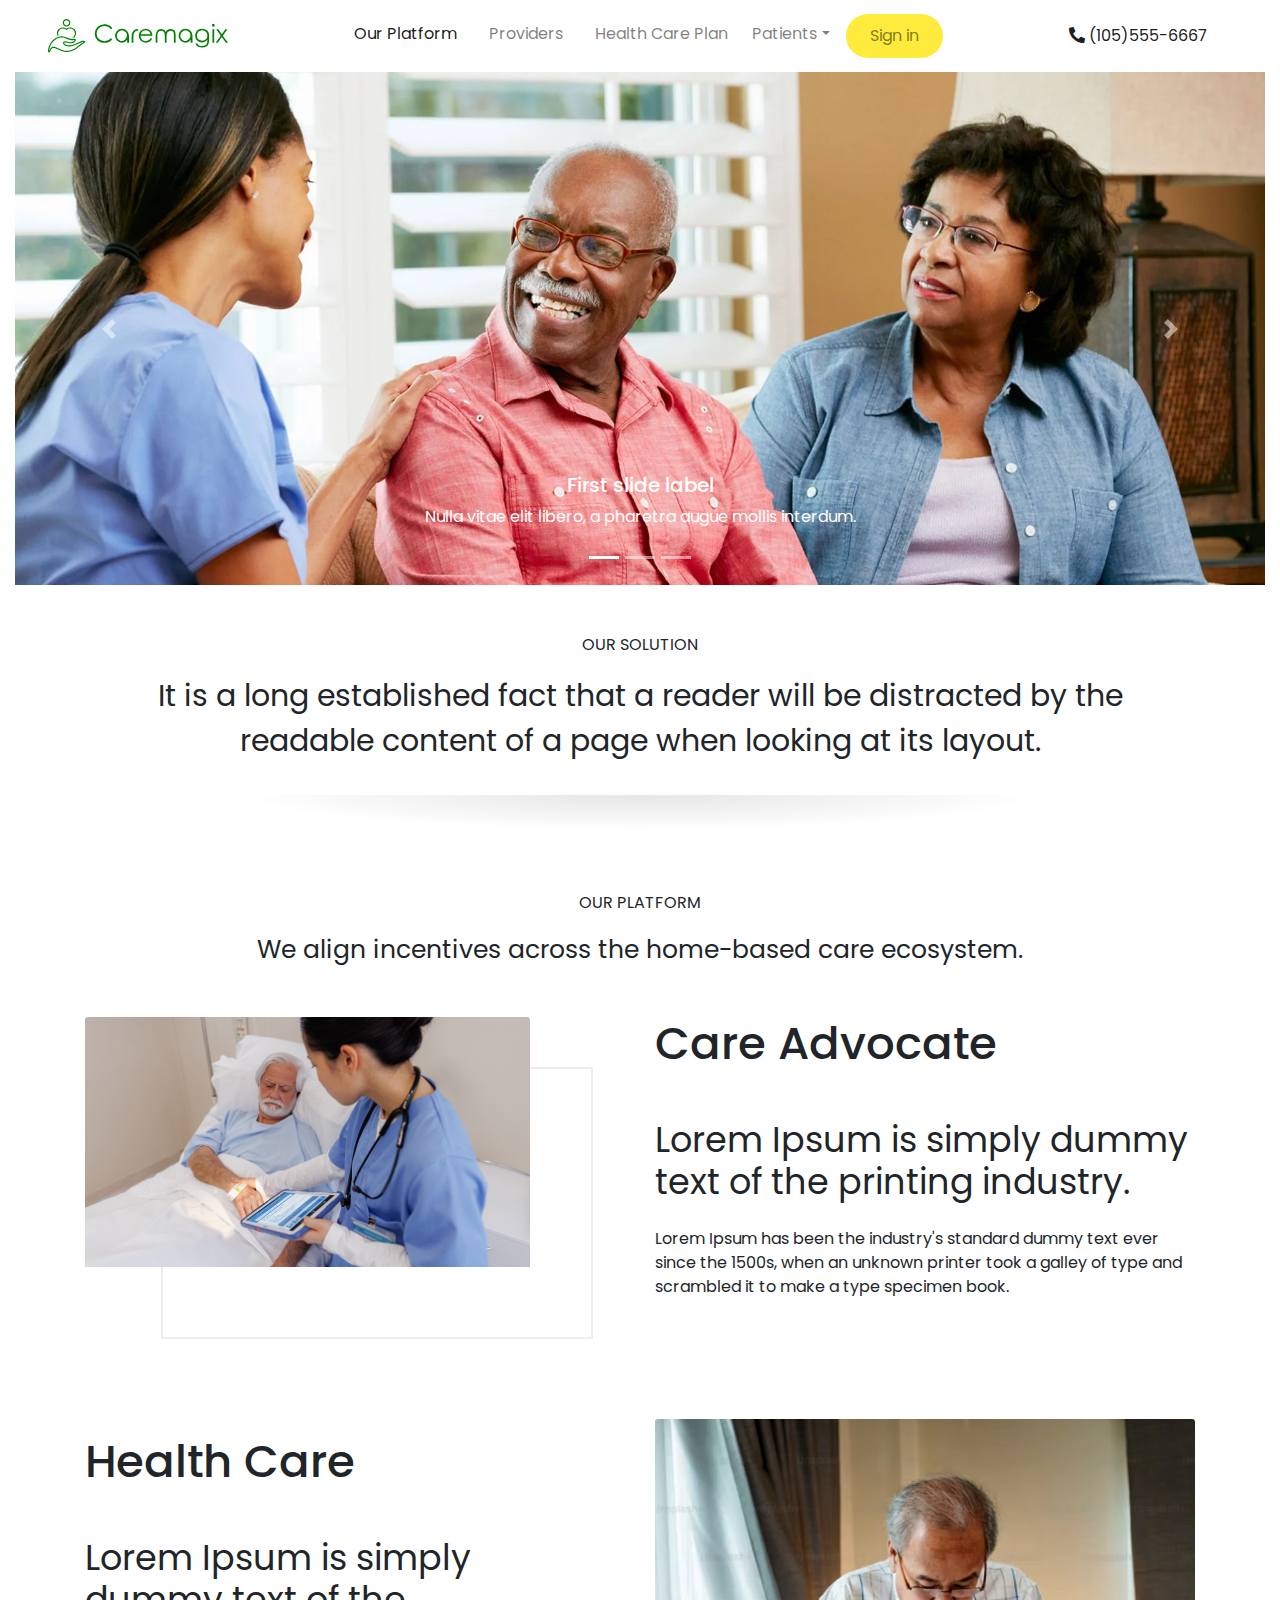
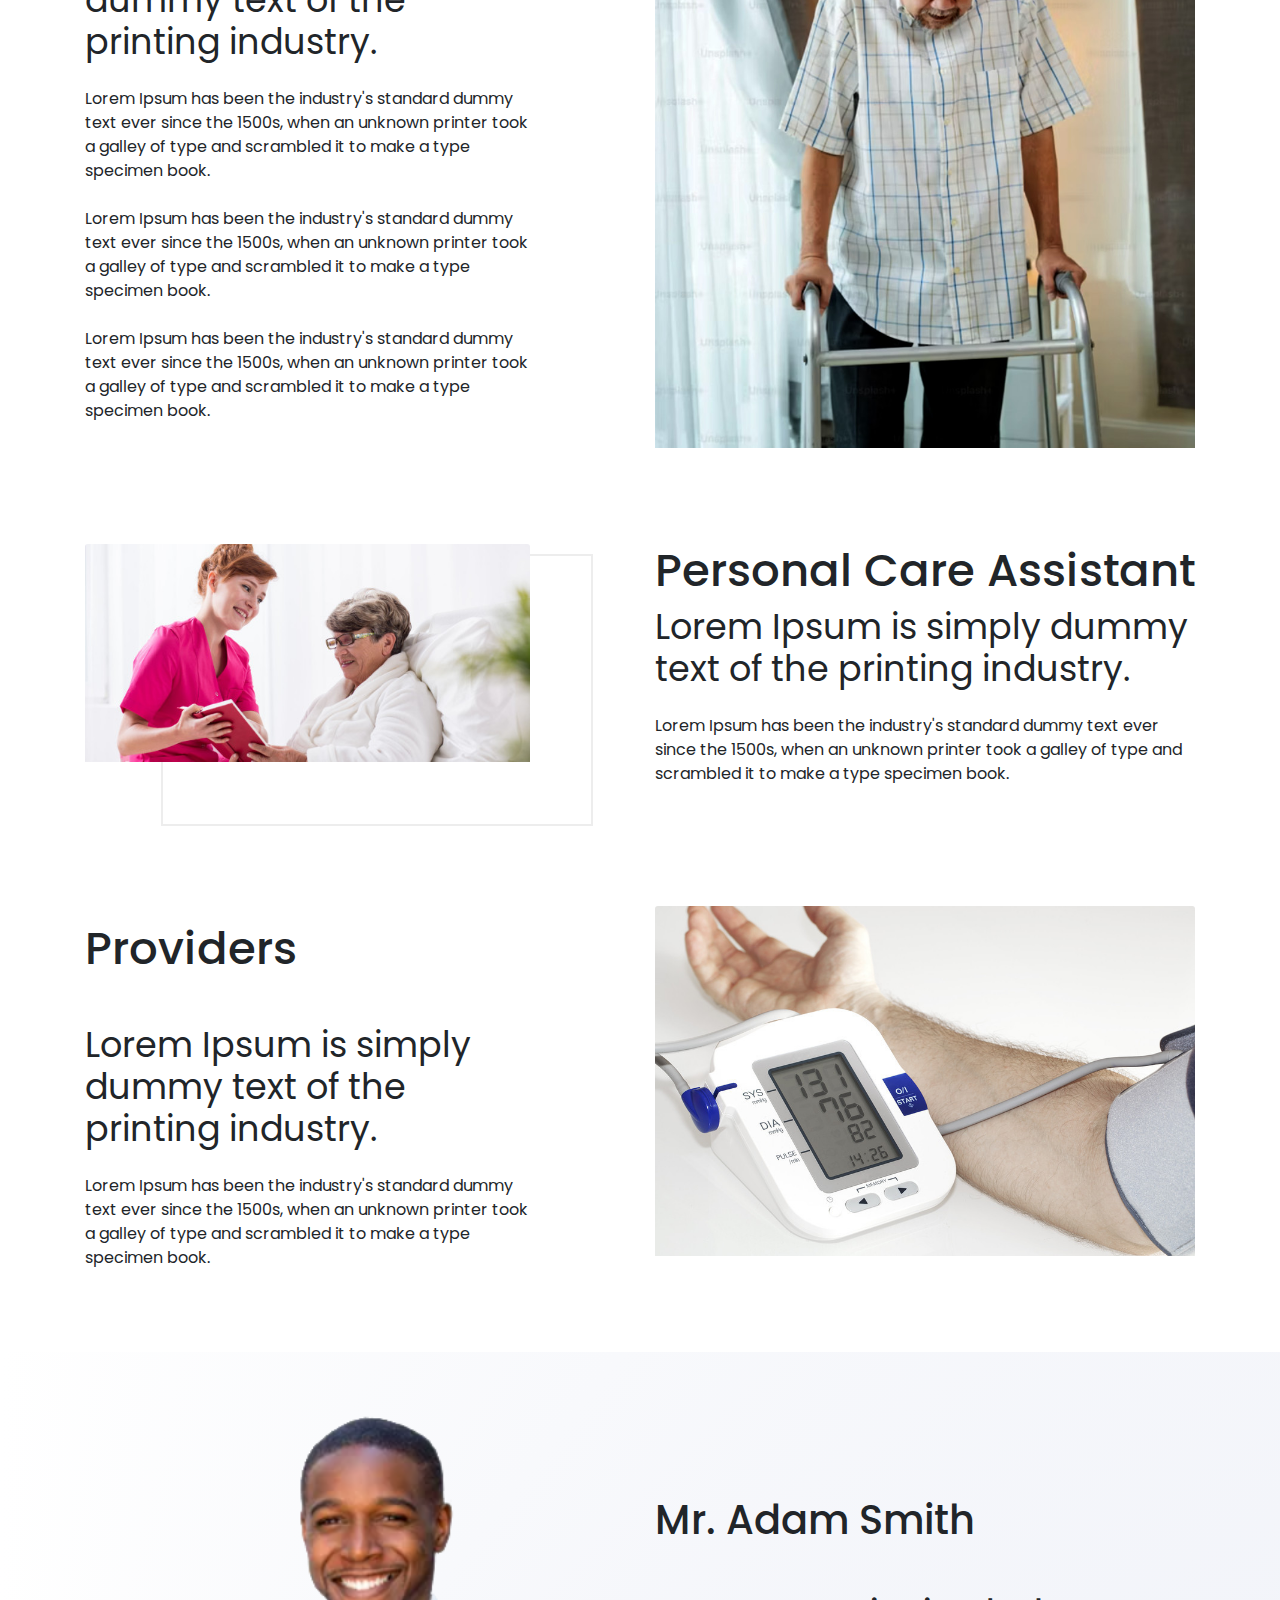
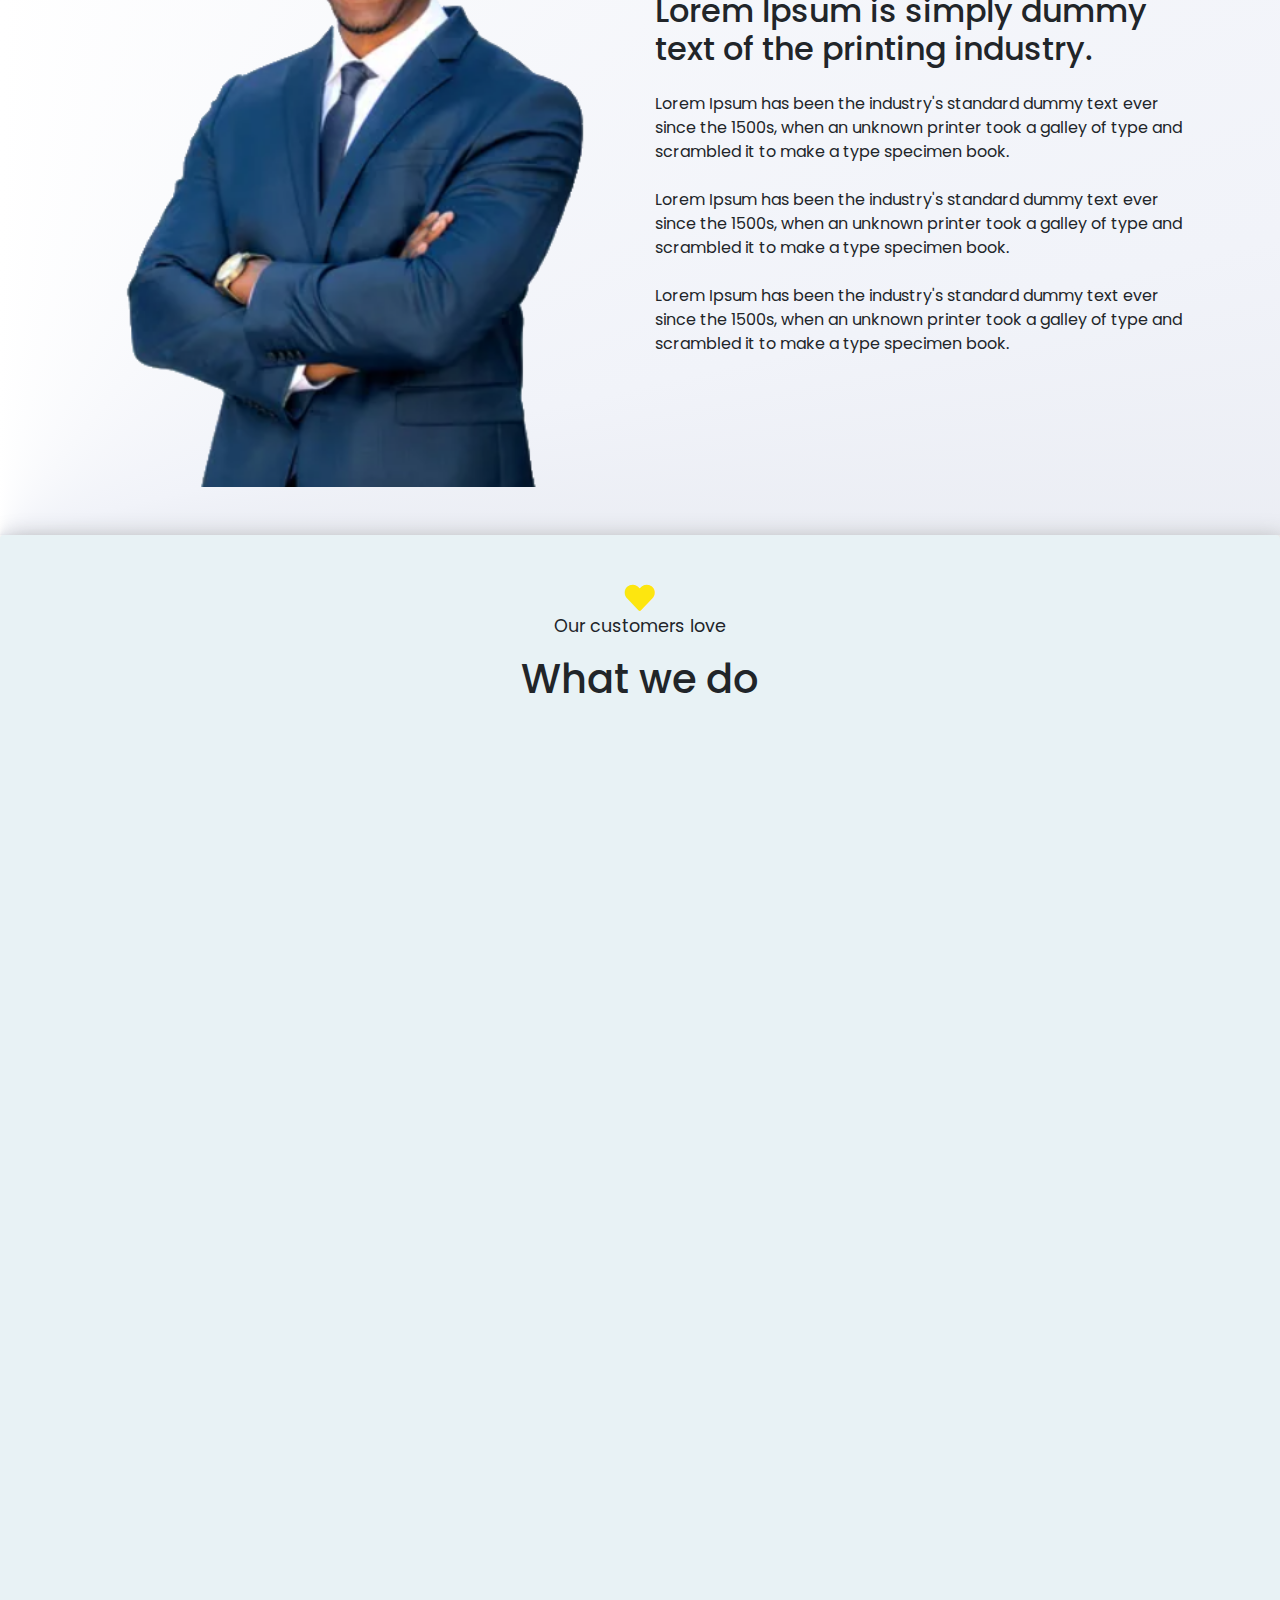
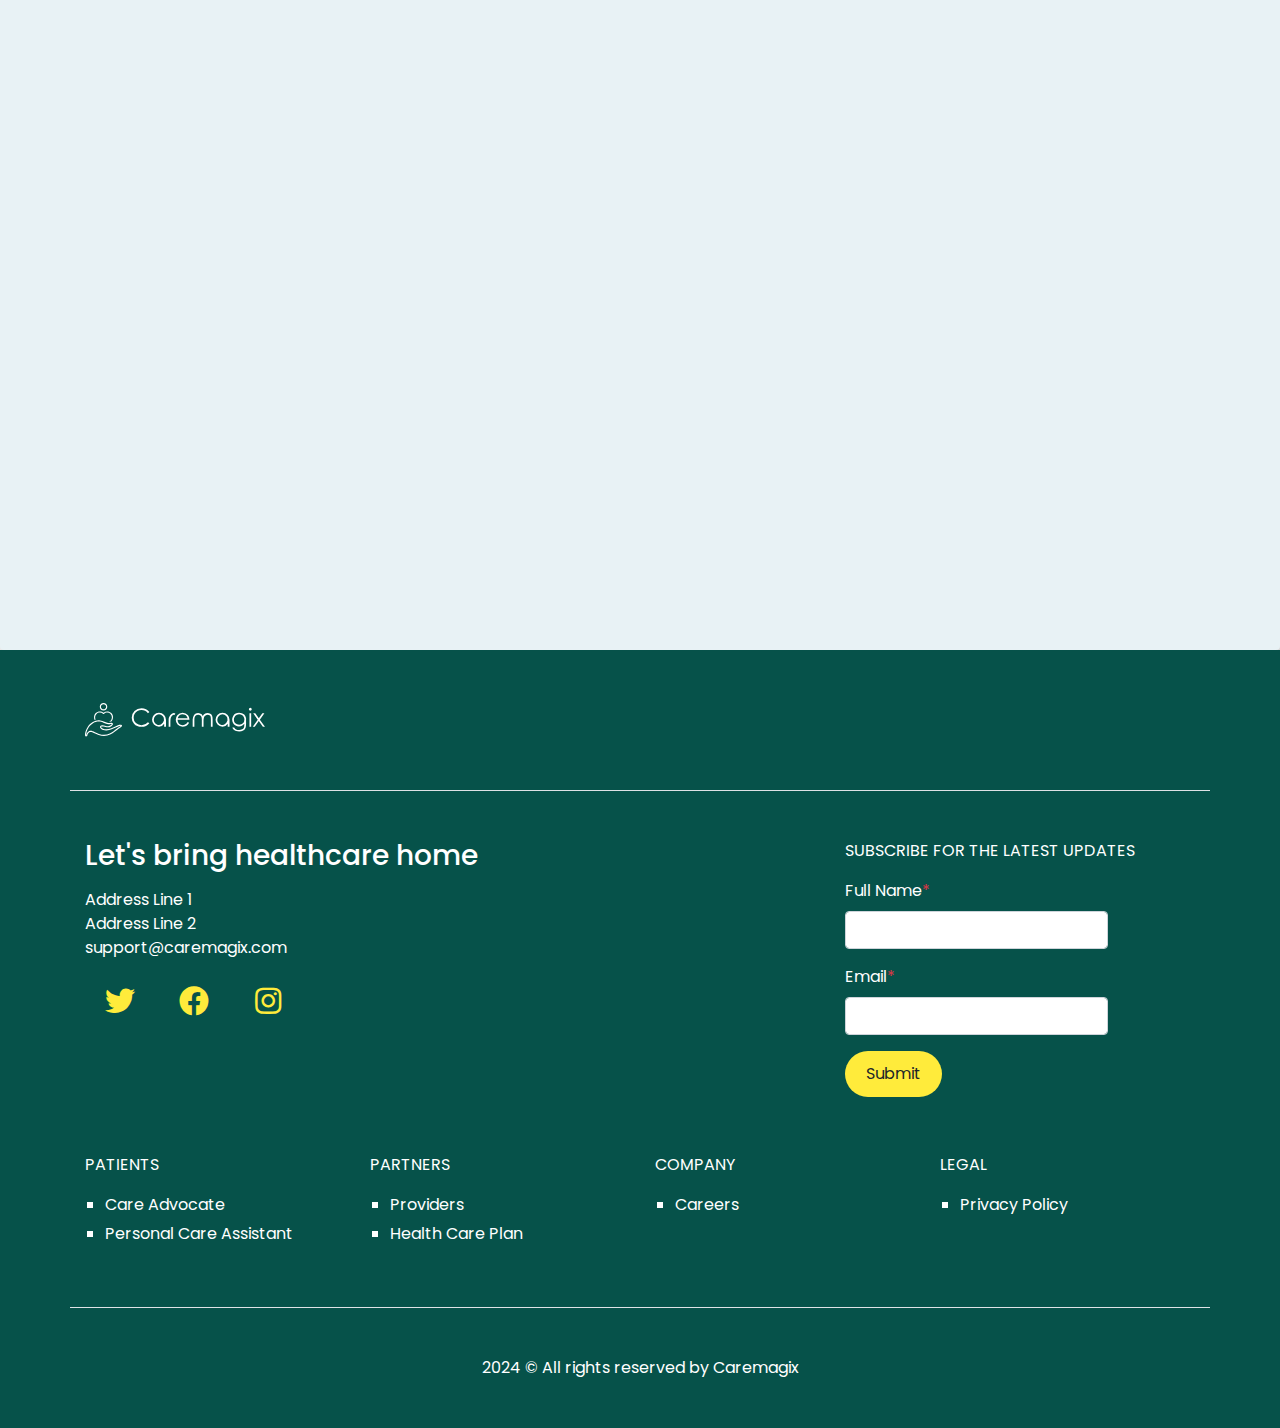
==== commit 23276595: "career and privacy policy page created" ====
--- a/index.html
+++ b/index.html
@@ -545,14 +545,13 @@
                     <div class="col-12 col-md-3">
                         <span class="mb-3 d-block text-uppercase text-white">Company</span>
                         <ul class="footer-list">
-                            <li><a href="#">Careers</a></li>
+                            <li><a href="careers.html">Careers</a></li>
                         </ul>
                     </div>
                     <div class="col-12 col-md-3">
                         <span class="mb-3 d-block text-uppercase text-white">Legal</span>
                         <ul class="footer-list">
-                            <li><a href="#">Supplier Standards</a></li>
-                            <li><a href="#">Privacy Policy</a></li>
+                            <li><a href="privacy-policy.html">Privacy Policy</a></li>
                         </ul>
                     </div>
                 </div>
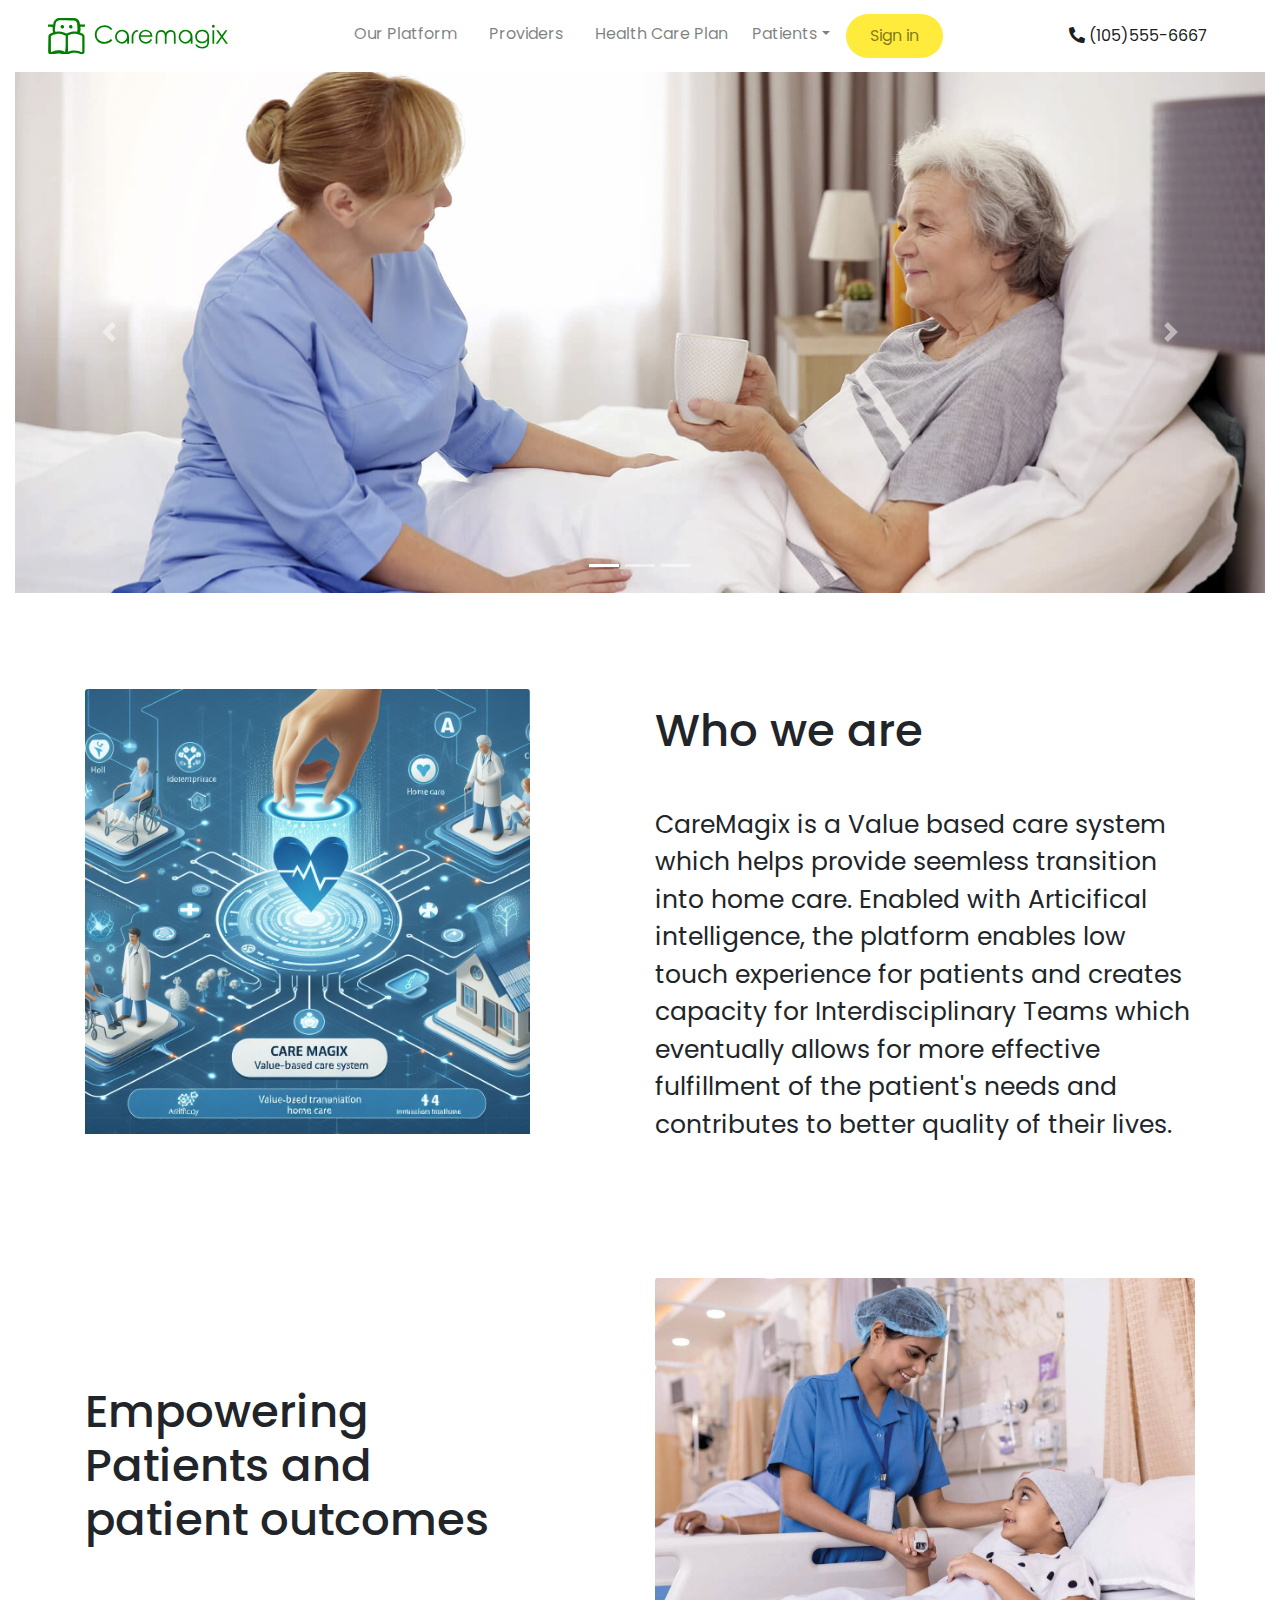
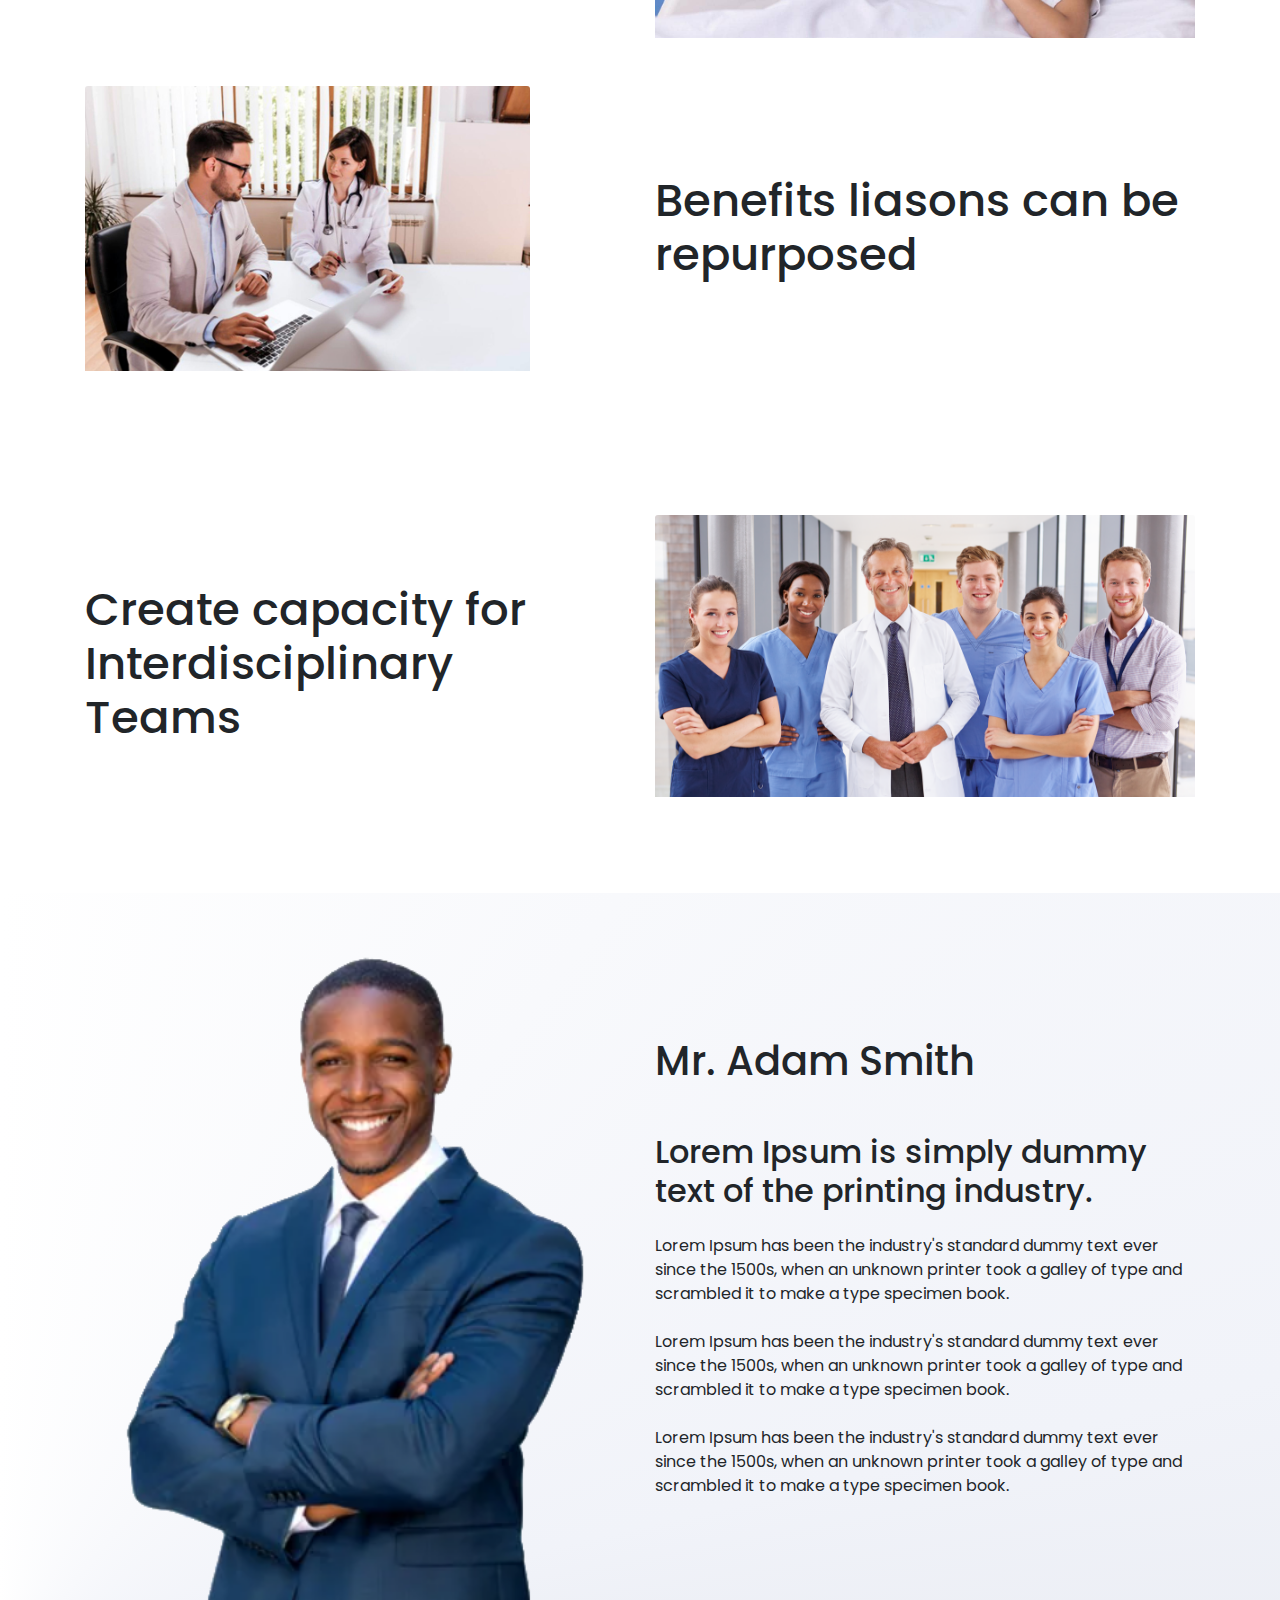
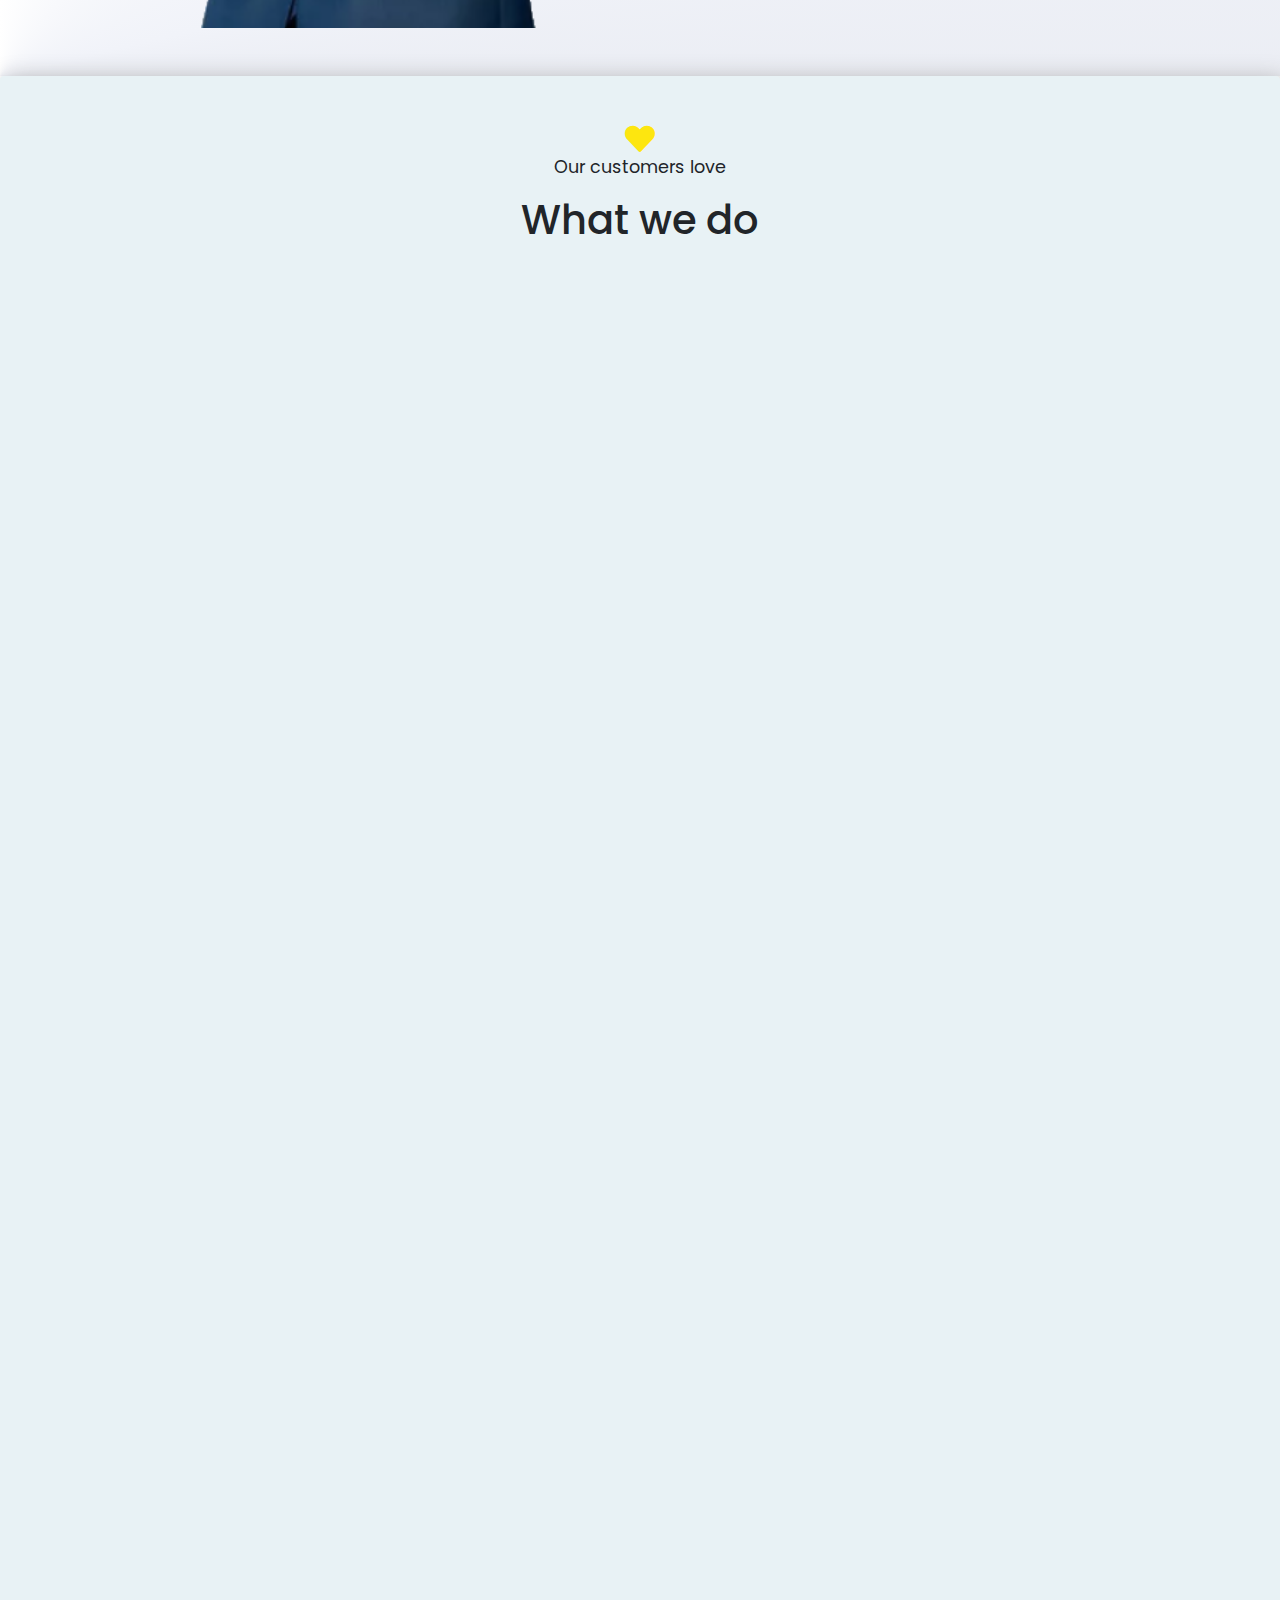
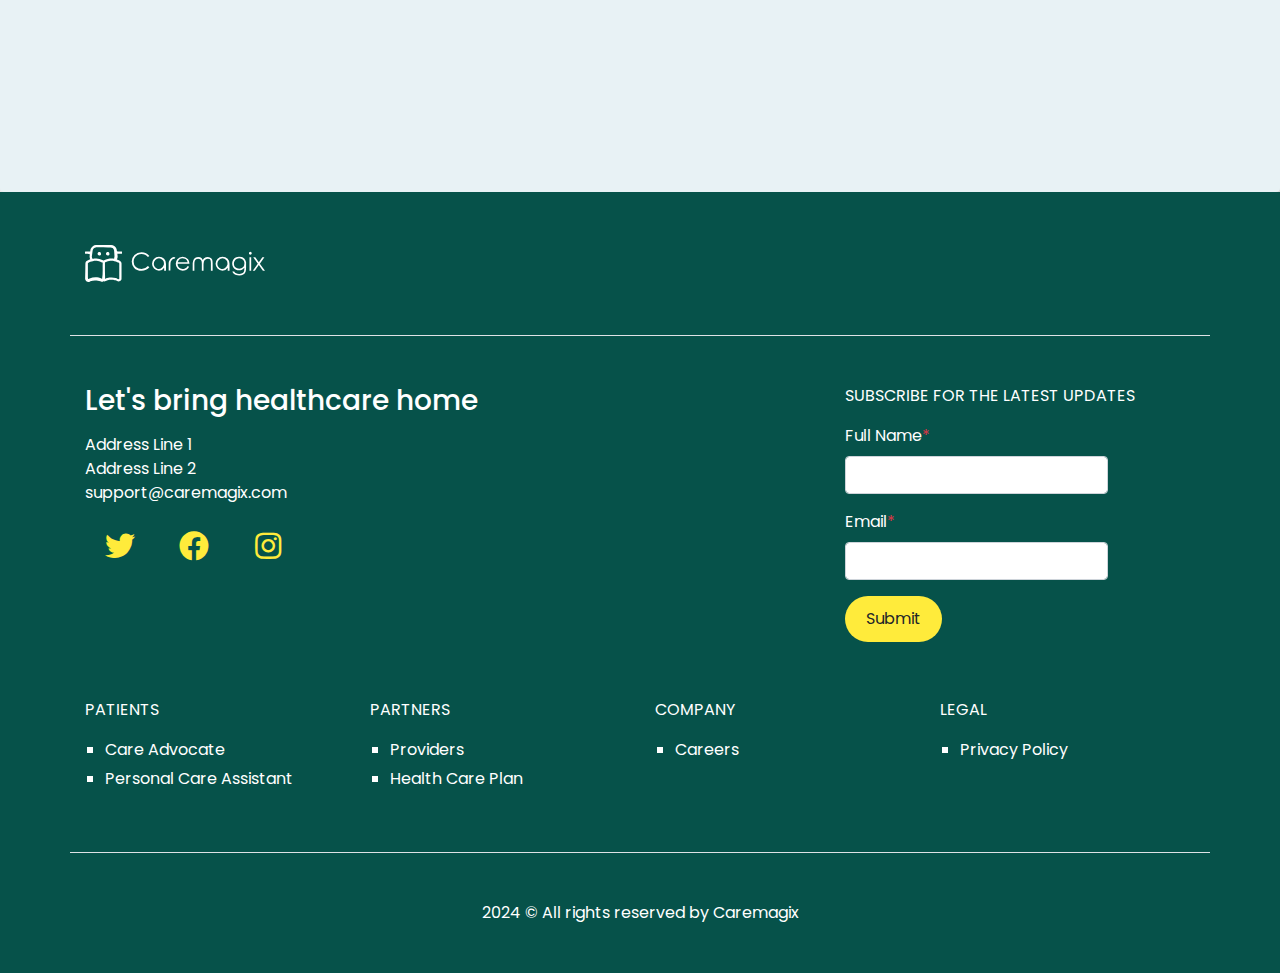
==== commit d624dd65: "client feedback changes added" ====
--- a/index.html
+++ b/index.html
@@ -29,7 +29,7 @@
             <!-- <a class="navbar-brand" href="/">Caremagix</a> -->
             <!-- <a class="navbar-brand" href="/"><img src="images/caremagix-logo.png" width="150" alt="" /></a> -->
             <a class="navbar-brand" href="/">
-                <svg width="180" fill="green" viewBox="0 0 369.9130434782609 68.965792093766" class="looka-1j8o68f"><defs id="SvgjsDefs1011"></defs><g id="SvgjsG1012" featurekey="S6ay6y-0" transform="matrix(0.5944697416259555,0,0,0.5944697416259555,0.0002290399318856106,-3.5668184497557327)" fill="#ffffff"><title xmlns="http://www.w3.org/2000/svg">Modern Business 6 expandlines</title><path xmlns="http://www.w3.org/2000/svg" d="M64,32c7.2,0,13-5.8,13-13S71.2,6,64,6c-7.2,0-13,5.8-13,13c0,0,0,0,0,0C51,26.2,56.8,32,64,32z M64,10c5,0,9,4,9,9  s-4,9-9,9s-9-4-9-9c0,0,0,0,0,0C55,14,59,10,64,10z"></path><path xmlns="http://www.w3.org/2000/svg" d="M36.8,63.2c-3.3-6.4-2.1-14.2,2.9-19.4c6.1-6.3,16.1-6.5,22.4-0.4c0.1,0.1,0.3,0.3,0.4,0.4c0.8,0.8,2.1,0.8,2.9,0  c6.1-6.3,16.1-6.5,22.4-0.4c0.1,0.1,0.3,0.3,0.4,0.4c6.3,6.6,6.3,16.9,0,23.5l-4.2,4.3c0.7,0,1.4-0.1,2-0.3c1.5-0.5,3.1-0.8,4.7-0.9  l0.3-0.3c7.8-8.1,7.8-21,0-29.1C83.8,33.5,72,32.9,64,39.7c-8-6.8-19.8-6.2-27.1,1.3c-6,6.2-7.6,15.5-3.9,23.4  C34.3,64,35.5,63.6,36.8,63.2z"></path><path xmlns="http://www.w3.org/2000/svg" d="M127.7,83.5c-1.1-2.6-6.7-2.3-7-2.3c-1.9,0.3-6,0.8-14.1,4.8C96.5,91,85.7,96,74,96.9c-6.5,0.6-14.4-1.9-17.6-6.3  c-0.7-0.8-0.8-2.2-0.5-2.5c0.8-1,5.6-1.6,15.3,0.9c13.2,3.7,20.1-2.9,20.9-3.8c2.5-2.3,5.7-5.8,4-8.7c-1.5-2.6-5.6-2.4-8.9-1.4  c-3.4,1-7.1,0.3-10.2-0.6c-3.4-0.9-6.7-2.2-10-3.4c-4.7-2-9.6-3.5-14.6-4.5c-8.5-1.6-17.1,0.2-25.6,5.2c-6.9,4-12.8,9.6-17.2,16.3  c-8.9,13.8-10,24.3-9.5,30.6c0.1,1.6,1.2,2.8,2.7,3.2c1.6,0.4,3.2-0.3,4.1-1.6c0.7-0.9,1.1-1.9,1.3-3c0-0.2,0.1-0.5,0.2-0.8  c0.9-3.8,3.3-7.1,6.6-9.2l0.3-0.1c4.4-2.4,8.5-0.7,17.3,3.4c3.7,1.8,8.4,3.9,14.1,6.1c26,8.9,44.2-2,55.6-10.9  c9.5-7.4,20.4-14.8,20.4-14.8C124.5,89.8,129.2,86.9,127.7,83.5z M120.6,87.5c-0.1,0.1-11.1,7.5-20.7,15  c-10.7,8.4-27.7,18.5-51.8,10.3c-5.5-2.1-9.9-4.1-13.8-5.9c-8.8-4.1-14.6-6.8-20.9-3.3l-0.1,0c-0.1,0-0.2,0.1-0.3,0.1  c-4.2,2.7-7.2,6.9-8.4,11.7c-0.1,0.6-0.3,1.3-0.5,1.9c-0.3-5.8,1.1-15,8.9-27.2c4-6.2,9.5-11.3,15.9-15c5.3-3.3,11.3-5.1,17.6-5.2  c1.8,0,3.6,0.2,5.3,0.5c4.8,1,9.4,2.5,13.9,4.4c3.3,1.3,6.8,2.6,10.4,3.6c3.5,1,8,1.9,12.4,0.6c1.3-0.5,2.7-0.6,4.1-0.4  c-0.2,0.5-0.9,1.7-3.2,3.8c0,0-0.1,0.1-0.1,0.1c-0.2,0.2-5.6,5.9-17,2.7c-10.5-2.7-17.1-2.6-19.5,0.5c-1.4,1.8-1.3,4.2,0.3,7.1  c0.1,0.1,4.7,8.8,21.3,8.2c12.4-1,23.6-6.1,34-11.3c7.6-3.8,11-4.2,12.9-4.5c0.8-0.1,1.7-0.2,2.5-0.1  C122.8,86,121.7,86.8,120.6,87.5L120.6,87.5z"></path></g><g id="SvgjsG1013" featurekey="j5pGhi-0" transform="matrix(2.560820016550997,0,0,2.560820016550997,93.224431041536,-1.0781079386497883)" fill="#ffffff"><path d="M15.244 7.715 l-1.1523 0.85938 q-0.9375 -1.23046875 -2.260742188 -1.860351563 t-2.9053 -0.62988 q-1.73828125 0 -3.212890625 0.830078125 t-2.29 2.2314 t-0.81543 3.1592 q0 2.646484375 1.81640625 4.262695313 t4.5801 1.6162 q3.046875 0 5.087890625 -2.3828125 l1.1523 0.86914 q-1.083984375 1.376953125 -2.705078125 2.12890625 t-3.6133 0.75195 q-3.80859375 0 -6.005859375 -2.529296875 q-1.8359375 -2.138671875 -1.8359375 -4.84375 q0 -3.173828125 2.231445313 -5.3515625 t5.5811 -2.1777 q2.03125 0 3.666992188 0.8056640625 t2.6807 2.2607 z M22.968753125 8.203 q2.470703125 0 4.1015625 1.787109375 q1.50390625 1.630859375 1.50390625 3.876953125 q0.01953125 5.546875 0 5.634765625 l-1.4551 0 l0 -2.4316 q-1.142578125 2.12890625 -4.150390625 2.3828125 q-2.4609375 0 -4.018554688 -1.674804688 t-1.5576 -3.9111 q0 -2.2265625 1.474609375 -3.8671875 q1.630859375 -1.796875 4.1015625 -1.796875 z M22.968753125 9.551 q-1.708984375 0 -2.939453125 1.26953125 t-1.2305 3.0664 q0 1.162109375 0.6298828125 2.236328125 t2.1338 1.8164 q3.76953125 0.83984375 5.361328125 -3.427734375 q0.087890625 -1.3671875 -0.29296875 -2.6171875 q-0.2734375 -0.56640625 -0.751953125 -1.07421875 q-1.201171875 -1.26953125 -2.91015625 -1.26953125 z M30.722696875 14.541 l0 -1.2891 q0.15625 -0.966796875 0.44921875 -1.572265625 q0.68359375 -1.6796875 1.8359375 -2.4609375 t1.9141 -0.78125 q0.56640625 0 1.2109375 0.37109375 l-0.71289 1.1523 q-0.908203125 -0.33203125 -1.801757813 0.537109375 t-1.2354 1.8945 q-0.25390625 0.908203125 -0.25390625 3.408203125 l0 3.623 l-1.4063 0 l0 -4.8828 z M45.95715625 15.6348 l1.1523 0.61523 q-0.556640625 1.123046875 -1.30859375 1.806640625 t-1.6895 1.04 t-2.1191 0.35645 q-2.6171875 0 -4.091796875 -1.713867188 t-1.4746 -3.8721 q0 -2.041015625 1.25 -3.6328125 q1.58203125 -2.03125 4.248046875 -2.03125 q2.724609375 0 4.365234375 2.080078125 q1.162109375 1.46484375 1.171875 3.65234375 l-9.6191 0 q0.0390625 1.875 1.19140625 3.071289063 t2.8418 1.1963 q0.8203125 0 1.591796875 -0.2880859375 t1.3135 -0.75684 t1.1768 -1.5234 z M45.95715625 12.7539 q-0.2734375 -1.103515625 -0.80078125 -1.762695313 t-1.3965 -1.0645 t-1.8262 -0.40527 q-1.572265625 0 -2.705078125 1.015625 q-0.8203125 0.7421875 -1.240234375 2.216796875 l7.9688 0 z M50.00979375 15.293 l0 -1.709 q0.17578125 -2.1875 0.91796875 -3.203125 q0.615234375 -0.927734375 1.611328125 -1.474609375 q0.654296875 -0.419921875 1.865234375 -0.44921875 q0.78125 0 1.58203125 0.29296875 t1.2402 0.78125 t0.88867 1.4648 q0.244140625 -0.625 1.025390625 -1.46484375 q0.380859375 -0.322265625 0.986328125 -0.634765625 q0.41015625 -0.263671875 1.904296875 -0.439453125 q1.11328125 0 2.138671875 0.556640625 t1.4404 1.5674 t0.41504 3.0127 l0 5.8496 l-1.4063 0 l0 -5.8496 q0 -1.71875 -0.244140625 -2.36328125 t-0.83984 -1.04 t-1.4355 -0.39551 q-1.58203125 0.107421875 -2.705078125 1.533203125 q-0.439453125 0.60546875 -0.6640625 2.685546875 l0 5.4297 l-1.377 0 l0 -5.4883 q0 -1.93359375 -0.4296875 -2.631835938 t-1.0254 -1.1133 t-1.4844 -0.41504 q-0.95703125 0 -1.645507813 0.48828125 t-1.0791 1.46 t-0.3125 3.1592 l0 4.541 l-1.3672 0 l0 -4.1504 z M73.9746125 8.203 q2.470703125 0 4.1015625 1.787109375 q1.50390625 1.630859375 1.50390625 3.876953125 q0.01953125 5.546875 0 5.634765625 l-1.4551 0 l0 -2.4316 q-1.142578125 2.12890625 -4.150390625 2.3828125 q-2.4609375 0 -4.018554688 -1.674804688 t-1.5576 -3.9111 q0 -2.2265625 1.474609375 -3.8671875 q1.630859375 -1.796875 4.1015625 -1.796875 z M73.9746125 9.551 q-1.708984375 0 -2.939453125 1.26953125 t-1.2305 3.0664 q0 1.162109375 0.6298828125 2.236328125 t2.1338 1.8164 q3.76953125 0.83984375 5.361328125 -3.427734375 q0.087890625 -1.3671875 -0.29296875 -2.6171875 q-0.2734375 -0.56640625 -0.751953125 -1.07421875 q-1.201171875 -1.26953125 -2.91015625 -1.26953125 z M92.87065625 17.0117 q0 2.255859375 -0.400390625 3.30078125 q-0.537109375 1.474609375 -1.879882813 2.270507813 t-3.2178 0.7959 q-1.38671875 0 -2.48046875 -0.390625 t-1.7871 -1.0449 t-1.2695 -1.9141 l1.4941 0 q0.615234375 1.064453125 1.577148438 1.572265625 t2.3975 0.50781 q1.40625 0 2.377929688 -0.52734375 t1.3818 -1.3184 t0.41016 -2.5684 l0 -0.54688 q-0.771484375 0.986328125 -1.899414063 1.513671875 t-2.3779 0.52734 q-1.474609375 0 -2.778320313 -0.732421875 t-2.0117 -1.9775 t-0.70801 -2.7295 t0.7373 -2.7686 t2.0459 -2.0313 t2.7441 -0.74707 q1.2109375 0 2.197265625 0.37109375 q0.830078125 0.302734375 1.962890625 1.162109375 q0.95703125 0.791015625 1.50390625 3.017578125 q-0.01953125 0.29296875 -0.01953125 4.2578125 z M87.40235625 9.531 q-1.171875 0 -2.172851563 0.56640625 t-1.5723 1.5625 t-0.57129 2.1582 q0 1.767578125 1.181640625 2.919921875 t3.0566 1.1523 q1.9140625 0 3.06640625 -1.142578125 t1.1523 -3.0078 q0 -1.2109375 -0.5322265625 -2.158203125 t-1.5039 -1.499 t-2.1045 -0.55176 z M96.279278125 4.3260000000000005 q0.46875 0 0.8056640625 0.33203125 t0.33691 0.80078 t-0.33691 0.80566 t-0.80566 0.33691 t-0.80078 -0.33691 t-0.33203 -0.80566 t0.33203 -0.80078 t0.80078 -0.33203 z M95.595678125 8.73 l1.377 0 l0 10.713 l-1.377 0 l0 -10.713 z M98.613285625 8.73 l1.6504 0 l2.832 3.9746 l2.8418 -3.9746 l1.6504 0 l-3.6719 5.0879 l4.1309 5.625 l-1.6699 0 l-3.2813 -4.502 l-3.2324 4.502 l-1.6406 0 l4.0527 -5.625 z"></path></g></svg>
+                <svg width="180" viewBox="0 0 369.9130434782609 75.82260595287893" class="looka-1j8o68f"><defs id="SvgjsDefs1315"></defs><g id="SvgjsG1012" featurekey="S6ay6y-0" transform="matrix(0.8161145129462096,0,0,0.8161145129462096,-2.7505507875017963,-2.885424074708165)" fill="#ffffff"><defs xmlns="http://www.w3.org/2000/svg"></defs><path xmlns="http://www.w3.org/2000/svg" d="m43.61,24.92c-.86-4.99-8.29-4.8-8.63.32-.71,6.97,10.61,6.07,8.63-.32Z" style="stroke-width: 0px;"></path><path xmlns="http://www.w3.org/2000/svg" d="m64.81,24.92c-.86-4.99-8.29-4.8-8.63.32-.71,6.97,10.61,6.07,8.63-.32Z" style="stroke-width: 0px;"></path><path xmlns="http://www.w3.org/2000/svg" d="m4.29,25.59c3.76.58,7.57-.19,11.31,1.03l-.02.12-.42,3.2-.11.85c-.04.35-.07.7-.09,1.05-.04.7-.01,1.41.04,2.11.14,1.81.59,4.14,1.67,5.7-2.21.69-4.39,1.66-6.39,2.63l-.81.39c-.29.15-.48.22-.9.45-.74.41-1.43.92-2.01,1.55-1.17,1.24-1.95,2.86-2.16,4.55-.02.21-.05.42-.06.63l-.02.56v.9s-.03,1.8-.03,1.8l-.05,3.59c-.13,9.58-.3,19.17-.52,28.74l-.04,1.8v.45s-.02.22-.02.22v.35c.01.47.06.94.16,1.42.35,1.9,1.46,3.7,2.97,4.88,1.46,1.19,3.42,1.93,5.43,1.88,1-.01,1.99-.22,2.9-.56l1.82-.78c3.92-1.68,8.24-2.47,12.5-2.33,1.99.06,4.18.32,6.31.74,2.14.42,4.2,1,6.05,1.52.46.14.9.27,1.34.38.45.12.94.27,1.39.37.9.21,1.74.33,2.47.32.18,0,.36,0,.53-.02.09,0,.16-.02.26-.03.13,0,.25.01.36,0,.46-.02.85-.16,1.13-.35.56-.38.71-.93.68-1.54,0,0,.02,0,.03,0,.03.29.13.54.33.75.29.32.91.5,1.58.4,1.07-.03,2.43-.44,3.92-1.06,2.79-1.17,6.3-2.6,9.18-3,4.45-.71,9.04-.42,13.37.76.55.13,1.08.3,1.61.49.53.17,1.07.35,1.58.57.52.21,1.05.4,1.55.65l1.59.75c.13.07.31.15.51.23.19.08.39.15.59.22.4.12.82.22,1.24.28.85.11,1.73.08,2.56-.11,1.69-.39,3.14-1.32,4.21-2.67.53-.67.94-1.45,1.2-2.27.13-.41.22-.83.28-1.25.03-.21.05-.42.06-.63v-.56s.02-3.6.02-3.6v-7.19s0-14.38,0-14.38v-7.19s-.01-3.6-.01-3.6v-.9c0-.33,0-.53-.01-.99-.04-.82-.19-1.64-.48-2.42-.58-1.55-1.65-2.93-3.03-3.83-.17-.11-.34-.23-.53-.32l-.49-.26-.8-.4c-.55-.27-1.05-.54-1.63-.8-1.61-.8-3.28-1.45-4.98-2.02.74-.95,1.32-2.21,1.67-3.52.36-1.33.47-2.72.46-3.94,0-.67-.07-1.44-.15-2.02l-.2-1.53-.4-2.99c1.21-.14,2.41-.29,3.62-.29,2.4,0,4.79.02,7.19-.02.39,0,.98.98,1-2.7.03-3.98-.59-2.86-.96-2.91-3.93-.48-7.87.46-11.81-.83l-.38-2.57c-.21-1.37-.64-2.7-1.19-3.96-1.15-2.52-2.98-4.7-5.24-6.26-2.26-1.56-4.94-2.5-7.66-2.69l-1.02-.04c-.36-.01-.54,0-.83,0l-1.55.02-3.09.04c-4.12.05-8.24.09-12.36.09h-12.93s-3.23,0-3.23,0h-1.62s-.81,0-.81,0l-1.03.04c-2.82.16-5.58,1.17-7.87,2.81-2.28,1.65-4.1,3.94-5.16,6.57l-.37.99-.29,1.02c-.1.34-.15.69-.22,1.03-.06.35-.13.71-.15.95l-.37,2.77c-1.61.09-3.23.32-4.84.28,0,.09,0,.04,0,0-2.38-.07-4.77-.16-7.15-.19-.39,0-.95-1.01-1.08,2.67-.14,3.97.5,2.88.87,2.94Zm33.45,60.04c-2.53-.55-5.11-.79-7.41-.8-5.22-.06-10.47.89-15.35,2.95l-1.8.83-.71.34c-.12.05-.15.07-.22.09-.25.07-.44.06-.69-.04-.28-.12-.51-.34-.6-.52-.06-.1-.09-.21-.12-.35v-.11s-.02-.22-.02-.22v-.88s-.18-28.13-.18-28.13l-.05-7.03v-1.59c0-.21.03-.41.09-.6.13-.38.37-.71.71-.96.09-.06.16-.11.29-.18l.78-.4,1.55-.78c.96-.45,1.91-.92,2.91-1.29,1.98-.77,4.02-1.4,6.11-1.79,4.17-.84,8.51-.9,12.72-.23,2.1.36,4.18.87,6.19,1.58.99.39,2,.74,2.95,1.21.49.23.95.42,1.49.7l.86.42c.2.09.4.16.61.23.03.35.1.7.09,1-.56,13.33.79,26.67-1.61,39.99-.04-.02-.07-.05-.11-.07-.46-.29-.94-.57-1.44-.86-2.04-1.09-4.51-1.96-7.04-2.5Zm47.59-38.86c.5.23,1,.46,1.57.75l1.57.79c.21.11.4.26.56.42.31.33.53.76.58,1.23,0,.06.02.12.01.18v.09s0,.21,0,.21v.92s0,1.84,0,1.84v7.35s0,14.71,0,14.71v7.35s0,3.68,0,3.68v1.72c0,.22-.05.4-.12.56-.13.32-.38.6-.78.82-.36.18-.69.22-1.06.13-.02.06-1.68-.78-2.83-1.28l-1.89-.74-1.93-.64c-5.19-1.56-10.71-1.98-16.07-1.22-1.77.22-3.73.62-5.67,1.15-1.86.53-3.67,1.25-5.2,2.09-.02-6.19-.49-12.37-.49-18.56.04,0,.09,0,0,0,0-7.03.02-14.06-.02-21.09,0-.55.21-1.22.05-1.78.34-.17.68-.34.98-.47l1.52-.7,1.55-.61c2.09-.76,4.25-1.34,6.45-1.73,4.4-.71,8.94-.69,13.31.24,2.18.45,4.33,1.07,6.39,1.94.52.19,1.02.44,1.53.67ZM20.72,31.08l.45-3.13.88-6.26.43-3.13c.14-1.14.27-1.84.53-2.69.55-1.61,1.52-3.07,2.83-4.18,1.3-1.1,2.9-1.85,4.59-2.1.42-.08.85-.1,1.27-.12.46-.02,1.03,0,1.54-.01h3.16s12.64-.01,12.64-.01l12.64.1,6.32.11c1.72.04,3.33.54,4.72,1.44.68.46,1.3,1,1.84,1.61.53.62.96,1.31,1.3,2.03.34.72.54,1.5.68,2.28l.07.59.07.76.13,1.58.46,6.31.2,3.16c.05,1,.16,2.28.1,2.83-.08,1.34-.59,2.72-.78,4.06-.08.62-.09,1.25.06,1.94-8.49-1.36-17.38-.1-25.11,3.71l-1.48.73c-.13.06-.29.06-.44.03-.03-.01-.07-.02-.1-.03l-.26-.13-.8-.4-1.71-.8c-2.31-1.03-4.7-1.9-7.16-2.49-2.46-.6-4.97-.99-7.49-1.16-2.53-.14-5.06-.07-7.58.21-.91.1-1.82.25-2.72.42-.01-.37-.1-.74-.21-1.1-.38-1.1-1.07-2.38-1.17-3.5-.09-.88-.06-1.68.1-2.63Z" style="stroke-width: 0px;"></path><path xmlns="http://www.w3.org/2000/svg" d="m11.64,20.17h0c0-.09,0-.04,0,0Z" style="stroke-width: 0px;"></path></g><g id="SvgjsG1013" featurekey="j5pGhi-0" transform="matrix(2.560820016550997,0,0,2.560820016550997,93.224431041536,2.9218920613502117)" fill="#ffffff"><path d="M15.244 7.715 l-1.1523 0.85938 q-0.9375 -1.23046875 -2.260742188 -1.860351563 t-2.9053 -0.62988 q-1.73828125 0 -3.212890625 0.830078125 t-2.29 2.2314 t-0.81543 3.1592 q0 2.646484375 1.81640625 4.262695313 t4.5801 1.6162 q3.046875 0 5.087890625 -2.3828125 l1.1523 0.86914 q-1.083984375 1.376953125 -2.705078125 2.12890625 t-3.6133 0.75195 q-3.80859375 0 -6.005859375 -2.529296875 q-1.8359375 -2.138671875 -1.8359375 -4.84375 q0 -3.173828125 2.231445313 -5.3515625 t5.5811 -2.1777 q2.03125 0 3.666992188 0.8056640625 t2.6807 2.2607 z M22.968753125 8.203 q2.470703125 0 4.1015625 1.787109375 q1.50390625 1.630859375 1.50390625 3.876953125 q0.01953125 5.546875 0 5.634765625 l-1.4551 0 l0 -2.4316 q-1.142578125 2.12890625 -4.150390625 2.3828125 q-2.4609375 0 -4.018554688 -1.674804688 t-1.5576 -3.9111 q0 -2.2265625 1.474609375 -3.8671875 q1.630859375 -1.796875 4.1015625 -1.796875 z M22.968753125 9.551 q-1.708984375 0 -2.939453125 1.26953125 t-1.2305 3.0664 q0 1.162109375 0.6298828125 2.236328125 t2.1338 1.8164 q3.76953125 0.83984375 5.361328125 -3.427734375 q0.087890625 -1.3671875 -0.29296875 -2.6171875 q-0.2734375 -0.56640625 -0.751953125 -1.07421875 q-1.201171875 -1.26953125 -2.91015625 -1.26953125 z M30.722696875 14.541 l0 -1.2891 q0.15625 -0.966796875 0.44921875 -1.572265625 q0.68359375 -1.6796875 1.8359375 -2.4609375 t1.9141 -0.78125 q0.56640625 0 1.2109375 0.37109375 l-0.71289 1.1523 q-0.908203125 -0.33203125 -1.801757813 0.537109375 t-1.2354 1.8945 q-0.25390625 0.908203125 -0.25390625 3.408203125 l0 3.623 l-1.4063 0 l0 -4.8828 z M45.95715625 15.6348 l1.1523 0.61523 q-0.556640625 1.123046875 -1.30859375 1.806640625 t-1.6895 1.04 t-2.1191 0.35645 q-2.6171875 0 -4.091796875 -1.713867188 t-1.4746 -3.8721 q0 -2.041015625 1.25 -3.6328125 q1.58203125 -2.03125 4.248046875 -2.03125 q2.724609375 0 4.365234375 2.080078125 q1.162109375 1.46484375 1.171875 3.65234375 l-9.6191 0 q0.0390625 1.875 1.19140625 3.071289063 t2.8418 1.1963 q0.8203125 0 1.591796875 -0.2880859375 t1.3135 -0.75684 t1.1768 -1.5234 z M45.95715625 12.7539 q-0.2734375 -1.103515625 -0.80078125 -1.762695313 t-1.3965 -1.0645 t-1.8262 -0.40527 q-1.572265625 0 -2.705078125 1.015625 q-0.8203125 0.7421875 -1.240234375 2.216796875 l7.9688 0 z M50.00979375 15.293 l0 -1.709 q0.17578125 -2.1875 0.91796875 -3.203125 q0.615234375 -0.927734375 1.611328125 -1.474609375 q0.654296875 -0.419921875 1.865234375 -0.44921875 q0.78125 0 1.58203125 0.29296875 t1.2402 0.78125 t0.88867 1.4648 q0.244140625 -0.625 1.025390625 -1.46484375 q0.380859375 -0.322265625 0.986328125 -0.634765625 q0.41015625 -0.263671875 1.904296875 -0.439453125 q1.11328125 0 2.138671875 0.556640625 t1.4404 1.5674 t0.41504 3.0127 l0 5.8496 l-1.4063 0 l0 -5.8496 q0 -1.71875 -0.244140625 -2.36328125 t-0.83984 -1.04 t-1.4355 -0.39551 q-1.58203125 0.107421875 -2.705078125 1.533203125 q-0.439453125 0.60546875 -0.6640625 2.685546875 l0 5.4297 l-1.377 0 l0 -5.4883 q0 -1.93359375 -0.4296875 -2.631835938 t-1.0254 -1.1133 t-1.4844 -0.41504 q-0.95703125 0 -1.645507813 0.48828125 t-1.0791 1.46 t-0.3125 3.1592 l0 4.541 l-1.3672 0 l0 -4.1504 z M73.9746125 8.203 q2.470703125 0 4.1015625 1.787109375 q1.50390625 1.630859375 1.50390625 3.876953125 q0.01953125 5.546875 0 5.634765625 l-1.4551 0 l0 -2.4316 q-1.142578125 2.12890625 -4.150390625 2.3828125 q-2.4609375 0 -4.018554688 -1.674804688 t-1.5576 -3.9111 q0 -2.2265625 1.474609375 -3.8671875 q1.630859375 -1.796875 4.1015625 -1.796875 z M73.9746125 9.551 q-1.708984375 0 -2.939453125 1.26953125 t-1.2305 3.0664 q0 1.162109375 0.6298828125 2.236328125 t2.1338 1.8164 q3.76953125 0.83984375 5.361328125 -3.427734375 q0.087890625 -1.3671875 -0.29296875 -2.6171875 q-0.2734375 -0.56640625 -0.751953125 -1.07421875 q-1.201171875 -1.26953125 -2.91015625 -1.26953125 z M92.87065625 17.0117 q0 2.255859375 -0.400390625 3.30078125 q-0.537109375 1.474609375 -1.879882813 2.270507813 t-3.2178 0.7959 q-1.38671875 0 -2.48046875 -0.390625 t-1.7871 -1.0449 t-1.2695 -1.9141 l1.4941 0 q0.615234375 1.064453125 1.577148438 1.572265625 t2.3975 0.50781 q1.40625 0 2.377929688 -0.52734375 t1.3818 -1.3184 t0.41016 -2.5684 l0 -0.54688 q-0.771484375 0.986328125 -1.899414063 1.513671875 t-2.3779 0.52734 q-1.474609375 0 -2.778320313 -0.732421875 t-2.0117 -1.9775 t-0.70801 -2.7295 t0.7373 -2.7686 t2.0459 -2.0313 t2.7441 -0.74707 q1.2109375 0 2.197265625 0.37109375 q0.830078125 0.302734375 1.962890625 1.162109375 q0.95703125 0.791015625 1.50390625 3.017578125 q-0.01953125 0.29296875 -0.01953125 4.2578125 z M87.40235625 9.531 q-1.171875 0 -2.172851563 0.56640625 t-1.5723 1.5625 t-0.57129 2.1582 q0 1.767578125 1.181640625 2.919921875 t3.0566 1.1523 q1.9140625 0 3.06640625 -1.142578125 t1.1523 -3.0078 q0 -1.2109375 -0.5322265625 -2.158203125 t-1.5039 -1.499 t-2.1045 -0.55176 z M96.279278125 4.3260000000000005 q0.46875 0 0.8056640625 0.33203125 t0.33691 0.80078 t-0.33691 0.80566 t-0.80566 0.33691 t-0.80078 -0.33691 t-0.33203 -0.80566 t0.33203 -0.80078 t0.80078 -0.33203 z M95.595678125 8.73 l1.377 0 l0 10.713 l-1.377 0 l0 -10.713 z M98.613285625 8.73 l1.6504 0 l2.832 3.9746 l2.8418 -3.9746 l1.6504 0 l-3.6719 5.0879 l4.1309 5.625 l-1.6699 0 l-3.2813 -4.502 l-3.2324 4.502 l-1.6406 0 l4.0527 -5.625 z"></path></g></svg>
             </a>
             <button class="navbar-toggler" type="button" data-toggle="collapse" data-target="#navbarSupportedContent"
                 aria-controls="navbarSupportedContent" aria-expanded="false" aria-label="Toggle navigation">
@@ -38,8 +38,8 @@
 
             <div class="collapse navbar-collapse" id="navbarSupportedContent">
                 <ul class="navbar-nav mx-auto">
-                    <li class="nav-item active">
-                        <a class="nav-link mx-2" href="our-platform.html">Our Platform <span class="sr-only">(current)</span></a>
+                    <li class="nav-item">
+                        <a class="nav-link mx-2" href="our-platform.html">Our Platform</a>
                     </li>
                     <li class="nav-item">
                         <a class="nav-link mx-2" href="providers.html">Providers</a>
@@ -89,7 +89,7 @@
         </nav>
     </header>
     <main>
-        <div class="container-fluid">
+        <div class="container-fluid mb-5">
             <div class="row">
                 <div class="col-12">
                     <div id="carouselExampleCaptions" class="carousel slide mx-auto" data-ride="carousel">
@@ -100,25 +100,25 @@
                         </ol>
                         <div class="carousel-inner">
                         <div class="carousel-item active">
-                            <img src="images/banner1.webp" class="d-block w-100" alt="...">
-                            <div class="carousel-caption d-none d-md-block">
+                            <img src="images/home-landscape.jpg" class="d-block w-100" alt="...">
+                            <!-- <div class="carousel-caption d-none d-md-block">
                             <h5>First slide label</h5>
                             <p>Nulla vitae elit libero, a pharetra augue mollis interdum.</p>
-                            </div>
+                            </div> -->
                         </div>
                         <div class="carousel-item">
                             <img src="images/home-landscape2.jpg" class="d-block w-100" alt="...">
-                            <div class="carousel-caption d-none d-md-block">
+                            <!-- <div class="carousel-caption d-none d-md-block">
                             <h5>Second slide label</h5>
                             <p>Lorem ipsum dolor sit amet, consectetur adipiscing elit.</p>
-                            </div>
+                            </div> -->
                         </div>
                         <div class="carousel-item">
                             <img src="images/home-landscape3.jpg" class="d-block w-100" alt="...">
-                            <div class="carousel-caption d-none d-md-block">
+                            <!-- <div class="carousel-caption d-none d-md-block">
                             <h5>Third slide label</h5>
                             <p>Praesent commodo cursus magna, vel scelerisque nisl consectetur.</p>
-                            </div>
+                            </div> -->
                         </div>
                         </div>
                         <a class="carousel-control-prev" href="#carouselExampleCaptions" role="button" data-slide="prev">
@@ -191,52 +191,77 @@
                 </div>
             </div>
         </div> -->
-        <div class="container my-5">
+        <!-- <div class="container my-5">
             <div class="row">
                 <div class="col text-center landing-intro css3-gradient1">
                     <span class="mb-3">OUR SOLUTION</span>
                     <p class="px-5 pb-3">It is a long established fact that a reader will be distracted by the readable content of a page when looking at its layout.</p>
                 </div>
             </div>
-        </div>
+        </div> -->
         <div class="container-fluid py-5">
             <div class="container">
                 <div class="row">
                     <div class="col four-section">
-                        <span class="mb-3">OUR PLATFORM</span>
-                        <span class="mb-5">We align incentives across the home-based care ecosystem.</span>
-                        <div class="row mb-5">
+                        <!-- <span class="mb-3">OUR PLATFORM</span> -->
+                        <!-- <span class="mb-5"></span> -->
+                            <div class="row mb-5 align-items-center">
+                                <div class="col-12 col-md-5 position-relative mb-5">
+                                    <img src="images/caremagix-ai.jpeg" class="card-img-top" alt="...">
+                                    <!-- <div class="services-square d-none d-md-block d-lg-block"></div> -->
+                                </div>
+                                <div class="col-12 col-md-1"></div>
+                                <div class="col-12 col-md-6">
+                                    <h1 class="mb-5">Who we are</h1>
+                                    <p class="mb-4 font-caremagix">CareMagix is a Value based care system which helps provide seemless transition into home care. Enabled with Articifical intelligence, the platform enables low touch
+                                        experience for patients and creates capacity for Interdisciplinary Teams which 
+                                        eventually allows for more effective fulfillment of the patient's needs and 
+                                        contributes to better quality of their lives.
+                                    </p>
+                                </div>
+                            </div>
+
+                            <div class="row mt-5 pt-5 align-items-center">
+                                <div class="col-12 order-2 order-sm-2 col-md-5 order-md-1">
+                                    <h1 class="mb-5 mt-3">Empowering Patients and patient outcomes</h1>
+                                    <!-- <h2 class="mb-4">Lorem Ipsum is simply dummy text of the printing industry.</h2> -->
+                                    <!-- <p class="mb-4">Lorem Ipsum has been the industry's standard dummy text ever since the 1500s, when an unknown printer took a galley of type and scrambled it to make a type specimen book. -->
+                                    </p>
+                                </div>
+                                <div class="col-12 order-0 order-sm-0 col-md-1 order-md-2"></div>
+                                <div class="col-12 order-1 order-sm-1 col-md-6 order-md-3 mb-5">
+                                    <img src="images/Healthcare.jpg" class="card-img-top" alt="...">
+                                </div>
+                            </div>
+
+                        <div class="row mb-5 align-items-center">
                             <div class="col-12 col-md-5 position-relative mb-5">
-                                <img src="images/services-1.jpg" class="card-img-top" alt="...">
-                                <div class="services-square d-none d-md-block d-lg-block"></div>
+                                <img src="images/healthcare2.jpg" class="card-img-top" alt="...">
+                                <!-- <div class="services-square d-none d-md-block d-lg-block"></div> -->
                             </div>
                             <div class="col-12 col-md-1"></div>
                             <div class="col-12 col-md-6">
-                                <h1 class="mb-5">Care Advocate</h1>
-                                <h2 class="mb-4">Lorem Ipsum is simply dummy text of the printing industry.</h2>
-                                <p class="mb-4">Lorem Ipsum has been the industry's standard dummy text ever since the 1500s, when an unknown printer took a galley of type and scrambled it to make a type specimen book.
+                                <h1 class="mb-5">Benefits liasons  can be repurposed</h1>
+                                <!-- <h2 class="mb-4">Lorem Ipsum is simply dummy text of the printing industry.</h2> -->
+                                <!-- <p class="mb-4">Lorem Ipsum has been the industry's standard dummy text ever since the 1500s, when an unknown printer took a galley of type and scrambled it to make a type specimen book. -->
                                 </p>
                             </div>
                         </div>
 
-                        <div class="row mt-5 pt-5">
+                        <div class="row mt-5 pt-5 align-items-center">
                             <div class="col-12 order-2 order-sm-2 col-md-5 order-md-1">
-                                <h1 class="mb-5 mt-3">Health Care</h1>
-                                <h2 class="mb-4">Lorem Ipsum is simply dummy text of the printing industry.</h2>
-                                <p class="mb-4">Lorem Ipsum has been the industry's standard dummy text ever since the 1500s, when an unknown printer took a galley of type and scrambled it to make a type specimen book.
-                                </p>
-                                <p class="mb-4">Lorem Ipsum has been the industry's standard dummy text ever since the 1500s, when an unknown printer took a galley of type and scrambled it to make a type specimen book.
-                                </p>
-                                <p class="mb-4">Lorem Ipsum has been the industry's standard dummy text ever since the 1500s, when an unknown printer took a galley of type and scrambled it to make a type specimen book.
+                                <h1 class="mb-5 mt-3">Create capacity for Interdisciplinary Teams</h1>
+                                <!-- <h2 class="mb-4">Lorem Ipsum is simply dummy text of the printing industry.</h2> -->
+                                <!-- <p class="mb-4">Lorem Ipsum has been the industry's standard dummy text ever since the 1500s, when an unknown printer took a galley of type and scrambled it to make a type specimen book. -->
                                 </p>
                             </div>
                             <div class="col-12 order-0 order-sm-0 col-md-1 order-md-2"></div>
                             <div class="col-12 order-1 order-sm-1 col-md-6 order-md-3 mb-5">
-                                <img src="images/services-2.jpg" class="card-img-top" alt="...">
-                            </div>
-                        </div>
-
-                        <div class="row my-5">
+                                <img src="images/healthcare3.webp" class="card-img-top" alt="...">
+                            </div>
+                        </div>
+
+                        <!-- <div class="row my-5">
                             <div class="col-12 col-md-5 position-relative mb-5">
                                 <img src="images/personal-care-assistant.jpg" class="card-img-top" alt="...">
                                 <div class="services-square d-none d-md-block d-lg-block"></div>
@@ -248,9 +273,9 @@
                                 <p class="mb-4">Lorem Ipsum has been the industry's standard dummy text ever since the 1500s, when an unknown printer took a galley of type and scrambled it to make a type specimen book.
                                 </p>
                             </div>
-                        </div>
-
-                        <div class="row mt-5 pt-5">
+                        </div> -->
+
+                        <!-- <div class="row mt-5 pt-5">
                             <div class="col-12 order-2 order-sm-2 col-md-5 order-md-1">
                                 <h1 class="mb-5 mt-3">Providers</h1>
                                 <h2 class="mb-4">Lorem Ipsum is simply dummy text of the printing industry.</h2>
@@ -262,7 +287,7 @@
                                 <img src="images/providers.jpg" class="card-img-top" alt="...">
                                 
                             </div>
-                        </div>
+                        </div> -->
 
                         <!-- <div class="row row-cols-1 row-cols-md-4">
                             <div class="col mb-4">
@@ -489,7 +514,7 @@
                 <div class="row border-bottom pb-5">
                     <div class="col-6 col-md-6">
                         <a class="navbar-brand" href="/">
-                            <svg width="180" viewBox="0 0 369.9130434782609 68.965792093766" class="looka-1j8o68f"><defs id="SvgjsDefs1011"></defs><g featurekey="S6ay6y-0" transform="matrix(0.5944697416259555,0,0,0.5944697416259555,0.0002290399318856106,-3.5668184497557327)" fill="#ffffff"><title xmlns="http://www.w3.org/2000/svg">Modern Business 6 expandlines</title><path xmlns="http://www.w3.org/2000/svg" d="M64,32c7.2,0,13-5.8,13-13S71.2,6,64,6c-7.2,0-13,5.8-13,13c0,0,0,0,0,0C51,26.2,56.8,32,64,32z M64,10c5,0,9,4,9,9  s-4,9-9,9s-9-4-9-9c0,0,0,0,0,0C55,14,59,10,64,10z"></path><path xmlns="http://www.w3.org/2000/svg" d="M36.8,63.2c-3.3-6.4-2.1-14.2,2.9-19.4c6.1-6.3,16.1-6.5,22.4-0.4c0.1,0.1,0.3,0.3,0.4,0.4c0.8,0.8,2.1,0.8,2.9,0  c6.1-6.3,16.1-6.5,22.4-0.4c0.1,0.1,0.3,0.3,0.4,0.4c6.3,6.6,6.3,16.9,0,23.5l-4.2,4.3c0.7,0,1.4-0.1,2-0.3c1.5-0.5,3.1-0.8,4.7-0.9  l0.3-0.3c7.8-8.1,7.8-21,0-29.1C83.8,33.5,72,32.9,64,39.7c-8-6.8-19.8-6.2-27.1,1.3c-6,6.2-7.6,15.5-3.9,23.4  C34.3,64,35.5,63.6,36.8,63.2z"></path><path xmlns="http://www.w3.org/2000/svg" d="M127.7,83.5c-1.1-2.6-6.7-2.3-7-2.3c-1.9,0.3-6,0.8-14.1,4.8C96.5,91,85.7,96,74,96.9c-6.5,0.6-14.4-1.9-17.6-6.3  c-0.7-0.8-0.8-2.2-0.5-2.5c0.8-1,5.6-1.6,15.3,0.9c13.2,3.7,20.1-2.9,20.9-3.8c2.5-2.3,5.7-5.8,4-8.7c-1.5-2.6-5.6-2.4-8.9-1.4  c-3.4,1-7.1,0.3-10.2-0.6c-3.4-0.9-6.7-2.2-10-3.4c-4.7-2-9.6-3.5-14.6-4.5c-8.5-1.6-17.1,0.2-25.6,5.2c-6.9,4-12.8,9.6-17.2,16.3  c-8.9,13.8-10,24.3-9.5,30.6c0.1,1.6,1.2,2.8,2.7,3.2c1.6,0.4,3.2-0.3,4.1-1.6c0.7-0.9,1.1-1.9,1.3-3c0-0.2,0.1-0.5,0.2-0.8  c0.9-3.8,3.3-7.1,6.6-9.2l0.3-0.1c4.4-2.4,8.5-0.7,17.3,3.4c3.7,1.8,8.4,3.9,14.1,6.1c26,8.9,44.2-2,55.6-10.9  c9.5-7.4,20.4-14.8,20.4-14.8C124.5,89.8,129.2,86.9,127.7,83.5z M120.6,87.5c-0.1,0.1-11.1,7.5-20.7,15  c-10.7,8.4-27.7,18.5-51.8,10.3c-5.5-2.1-9.9-4.1-13.8-5.9c-8.8-4.1-14.6-6.8-20.9-3.3l-0.1,0c-0.1,0-0.2,0.1-0.3,0.1  c-4.2,2.7-7.2,6.9-8.4,11.7c-0.1,0.6-0.3,1.3-0.5,1.9c-0.3-5.8,1.1-15,8.9-27.2c4-6.2,9.5-11.3,15.9-15c5.3-3.3,11.3-5.1,17.6-5.2  c1.8,0,3.6,0.2,5.3,0.5c4.8,1,9.4,2.5,13.9,4.4c3.3,1.3,6.8,2.6,10.4,3.6c3.5,1,8,1.9,12.4,0.6c1.3-0.5,2.7-0.6,4.1-0.4  c-0.2,0.5-0.9,1.7-3.2,3.8c0,0-0.1,0.1-0.1,0.1c-0.2,0.2-5.6,5.9-17,2.7c-10.5-2.7-17.1-2.6-19.5,0.5c-1.4,1.8-1.3,4.2,0.3,7.1  c0.1,0.1,4.7,8.8,21.3,8.2c12.4-1,23.6-6.1,34-11.3c7.6-3.8,11-4.2,12.9-4.5c0.8-0.1,1.7-0.2,2.5-0.1  C122.8,86,121.7,86.8,120.6,87.5L120.6,87.5z"></path></g><g featurekey="j5pGhi-0" transform="matrix(2.560820016550997,0,0,2.560820016550997,93.224431041536,-1.0781079386497883)" fill="#ffffff"><path d="M15.244 7.715 l-1.1523 0.85938 q-0.9375 -1.23046875 -2.260742188 -1.860351563 t-2.9053 -0.62988 q-1.73828125 0 -3.212890625 0.830078125 t-2.29 2.2314 t-0.81543 3.1592 q0 2.646484375 1.81640625 4.262695313 t4.5801 1.6162 q3.046875 0 5.087890625 -2.3828125 l1.1523 0.86914 q-1.083984375 1.376953125 -2.705078125 2.12890625 t-3.6133 0.75195 q-3.80859375 0 -6.005859375 -2.529296875 q-1.8359375 -2.138671875 -1.8359375 -4.84375 q0 -3.173828125 2.231445313 -5.3515625 t5.5811 -2.1777 q2.03125 0 3.666992188 0.8056640625 t2.6807 2.2607 z M22.968753125 8.203 q2.470703125 0 4.1015625 1.787109375 q1.50390625 1.630859375 1.50390625 3.876953125 q0.01953125 5.546875 0 5.634765625 l-1.4551 0 l0 -2.4316 q-1.142578125 2.12890625 -4.150390625 2.3828125 q-2.4609375 0 -4.018554688 -1.674804688 t-1.5576 -3.9111 q0 -2.2265625 1.474609375 -3.8671875 q1.630859375 -1.796875 4.1015625 -1.796875 z M22.968753125 9.551 q-1.708984375 0 -2.939453125 1.26953125 t-1.2305 3.0664 q0 1.162109375 0.6298828125 2.236328125 t2.1338 1.8164 q3.76953125 0.83984375 5.361328125 -3.427734375 q0.087890625 -1.3671875 -0.29296875 -2.6171875 q-0.2734375 -0.56640625 -0.751953125 -1.07421875 q-1.201171875 -1.26953125 -2.91015625 -1.26953125 z M30.722696875 14.541 l0 -1.2891 q0.15625 -0.966796875 0.44921875 -1.572265625 q0.68359375 -1.6796875 1.8359375 -2.4609375 t1.9141 -0.78125 q0.56640625 0 1.2109375 0.37109375 l-0.71289 1.1523 q-0.908203125 -0.33203125 -1.801757813 0.537109375 t-1.2354 1.8945 q-0.25390625 0.908203125 -0.25390625 3.408203125 l0 3.623 l-1.4063 0 l0 -4.8828 z M45.95715625 15.6348 l1.1523 0.61523 q-0.556640625 1.123046875 -1.30859375 1.806640625 t-1.6895 1.04 t-2.1191 0.35645 q-2.6171875 0 -4.091796875 -1.713867188 t-1.4746 -3.8721 q0 -2.041015625 1.25 -3.6328125 q1.58203125 -2.03125 4.248046875 -2.03125 q2.724609375 0 4.365234375 2.080078125 q1.162109375 1.46484375 1.171875 3.65234375 l-9.6191 0 q0.0390625 1.875 1.19140625 3.071289063 t2.8418 1.1963 q0.8203125 0 1.591796875 -0.2880859375 t1.3135 -0.75684 t1.1768 -1.5234 z M45.95715625 12.7539 q-0.2734375 -1.103515625 -0.80078125 -1.762695313 t-1.3965 -1.0645 t-1.8262 -0.40527 q-1.572265625 0 -2.705078125 1.015625 q-0.8203125 0.7421875 -1.240234375 2.216796875 l7.9688 0 z M50.00979375 15.293 l0 -1.709 q0.17578125 -2.1875 0.91796875 -3.203125 q0.615234375 -0.927734375 1.611328125 -1.474609375 q0.654296875 -0.419921875 1.865234375 -0.44921875 q0.78125 0 1.58203125 0.29296875 t1.2402 0.78125 t0.88867 1.4648 q0.244140625 -0.625 1.025390625 -1.46484375 q0.380859375 -0.322265625 0.986328125 -0.634765625 q0.41015625 -0.263671875 1.904296875 -0.439453125 q1.11328125 0 2.138671875 0.556640625 t1.4404 1.5674 t0.41504 3.0127 l0 5.8496 l-1.4063 0 l0 -5.8496 q0 -1.71875 -0.244140625 -2.36328125 t-0.83984 -1.04 t-1.4355 -0.39551 q-1.58203125 0.107421875 -2.705078125 1.533203125 q-0.439453125 0.60546875 -0.6640625 2.685546875 l0 5.4297 l-1.377 0 l0 -5.4883 q0 -1.93359375 -0.4296875 -2.631835938 t-1.0254 -1.1133 t-1.4844 -0.41504 q-0.95703125 0 -1.645507813 0.48828125 t-1.0791 1.46 t-0.3125 3.1592 l0 4.541 l-1.3672 0 l0 -4.1504 z M73.9746125 8.203 q2.470703125 0 4.1015625 1.787109375 q1.50390625 1.630859375 1.50390625 3.876953125 q0.01953125 5.546875 0 5.634765625 l-1.4551 0 l0 -2.4316 q-1.142578125 2.12890625 -4.150390625 2.3828125 q-2.4609375 0 -4.018554688 -1.674804688 t-1.5576 -3.9111 q0 -2.2265625 1.474609375 -3.8671875 q1.630859375 -1.796875 4.1015625 -1.796875 z M73.9746125 9.551 q-1.708984375 0 -2.939453125 1.26953125 t-1.2305 3.0664 q0 1.162109375 0.6298828125 2.236328125 t2.1338 1.8164 q3.76953125 0.83984375 5.361328125 -3.427734375 q0.087890625 -1.3671875 -0.29296875 -2.6171875 q-0.2734375 -0.56640625 -0.751953125 -1.07421875 q-1.201171875 -1.26953125 -2.91015625 -1.26953125 z M92.87065625 17.0117 q0 2.255859375 -0.400390625 3.30078125 q-0.537109375 1.474609375 -1.879882813 2.270507813 t-3.2178 0.7959 q-1.38671875 0 -2.48046875 -0.390625 t-1.7871 -1.0449 t-1.2695 -1.9141 l1.4941 0 q0.615234375 1.064453125 1.577148438 1.572265625 t2.3975 0.50781 q1.40625 0 2.377929688 -0.52734375 t1.3818 -1.3184 t0.41016 -2.5684 l0 -0.54688 q-0.771484375 0.986328125 -1.899414063 1.513671875 t-2.3779 0.52734 q-1.474609375 0 -2.778320313 -0.732421875 t-2.0117 -1.9775 t-0.70801 -2.7295 t0.7373 -2.7686 t2.0459 -2.0313 t2.7441 -0.74707 q1.2109375 0 2.197265625 0.37109375 q0.830078125 0.302734375 1.962890625 1.162109375 q0.95703125 0.791015625 1.50390625 3.017578125 q-0.01953125 0.29296875 -0.01953125 4.2578125 z M87.40235625 9.531 q-1.171875 0 -2.172851563 0.56640625 t-1.5723 1.5625 t-0.57129 2.1582 q0 1.767578125 1.181640625 2.919921875 t3.0566 1.1523 q1.9140625 0 3.06640625 -1.142578125 t1.1523 -3.0078 q0 -1.2109375 -0.5322265625 -2.158203125 t-1.5039 -1.499 t-2.1045 -0.55176 z M96.279278125 4.3260000000000005 q0.46875 0 0.8056640625 0.33203125 t0.33691 0.80078 t-0.33691 0.80566 t-0.80566 0.33691 t-0.80078 -0.33691 t-0.33203 -0.80566 t0.33203 -0.80078 t0.80078 -0.33203 z M95.595678125 8.73 l1.377 0 l0 10.713 l-1.377 0 l0 -10.713 z M98.613285625 8.73 l1.6504 0 l2.832 3.9746 l2.8418 -3.9746 l1.6504 0 l-3.6719 5.0879 l4.1309 5.625 l-1.6699 0 l-3.2813 -4.502 l-3.2324 4.502 l-1.6406 0 l4.0527 -5.625 z"></path></g></svg>
+                            <svg width="180" viewBox="0 0 369.9130434782609 75.82260595287893" class="looka-1j8o68f"><defs id="SvgjsDefs1315"></defs><g id="SvgjsG1316" featurekey="S6ay6y-0" transform="matrix(0.8161145129462096,0,0,0.8161145129462096,-2.7505507875017963,-2.885424074708165)" fill="#ffffff"><defs xmlns="http://www.w3.org/2000/svg"></defs><path xmlns="http://www.w3.org/2000/svg" d="m43.61,24.92c-.86-4.99-8.29-4.8-8.63.32-.71,6.97,10.61,6.07,8.63-.32Z" style="stroke-width: 0px;"></path><path xmlns="http://www.w3.org/2000/svg" d="m64.81,24.92c-.86-4.99-8.29-4.8-8.63.32-.71,6.97,10.61,6.07,8.63-.32Z" style="stroke-width: 0px;"></path><path xmlns="http://www.w3.org/2000/svg" d="m4.29,25.59c3.76.58,7.57-.19,11.31,1.03l-.02.12-.42,3.2-.11.85c-.04.35-.07.7-.09,1.05-.04.7-.01,1.41.04,2.11.14,1.81.59,4.14,1.67,5.7-2.21.69-4.39,1.66-6.39,2.63l-.81.39c-.29.15-.48.22-.9.45-.74.41-1.43.92-2.01,1.55-1.17,1.24-1.95,2.86-2.16,4.55-.02.21-.05.42-.06.63l-.02.56v.9s-.03,1.8-.03,1.8l-.05,3.59c-.13,9.58-.3,19.17-.52,28.74l-.04,1.8v.45s-.02.22-.02.22v.35c.01.47.06.94.16,1.42.35,1.9,1.46,3.7,2.97,4.88,1.46,1.19,3.42,1.93,5.43,1.88,1-.01,1.99-.22,2.9-.56l1.82-.78c3.92-1.68,8.24-2.47,12.5-2.33,1.99.06,4.18.32,6.31.74,2.14.42,4.2,1,6.05,1.52.46.14.9.27,1.34.38.45.12.94.27,1.39.37.9.21,1.74.33,2.47.32.18,0,.36,0,.53-.02.09,0,.16-.02.26-.03.13,0,.25.01.36,0,.46-.02.85-.16,1.13-.35.56-.38.71-.93.68-1.54,0,0,.02,0,.03,0,.03.29.13.54.33.75.29.32.91.5,1.58.4,1.07-.03,2.43-.44,3.92-1.06,2.79-1.17,6.3-2.6,9.18-3,4.45-.71,9.04-.42,13.37.76.55.13,1.08.3,1.61.49.53.17,1.07.35,1.58.57.52.21,1.05.4,1.55.65l1.59.75c.13.07.31.15.51.23.19.08.39.15.59.22.4.12.82.22,1.24.28.85.11,1.73.08,2.56-.11,1.69-.39,3.14-1.32,4.21-2.67.53-.67.94-1.45,1.2-2.27.13-.41.22-.83.28-1.25.03-.21.05-.42.06-.63v-.56s.02-3.6.02-3.6v-7.19s0-14.38,0-14.38v-7.19s-.01-3.6-.01-3.6v-.9c0-.33,0-.53-.01-.99-.04-.82-.19-1.64-.48-2.42-.58-1.55-1.65-2.93-3.03-3.83-.17-.11-.34-.23-.53-.32l-.49-.26-.8-.4c-.55-.27-1.05-.54-1.63-.8-1.61-.8-3.28-1.45-4.98-2.02.74-.95,1.32-2.21,1.67-3.52.36-1.33.47-2.72.46-3.94,0-.67-.07-1.44-.15-2.02l-.2-1.53-.4-2.99c1.21-.14,2.41-.29,3.62-.29,2.4,0,4.79.02,7.19-.02.39,0,.98.98,1-2.7.03-3.98-.59-2.86-.96-2.91-3.93-.48-7.87.46-11.81-.83l-.38-2.57c-.21-1.37-.64-2.7-1.19-3.96-1.15-2.52-2.98-4.7-5.24-6.26-2.26-1.56-4.94-2.5-7.66-2.69l-1.02-.04c-.36-.01-.54,0-.83,0l-1.55.02-3.09.04c-4.12.05-8.24.09-12.36.09h-12.93s-3.23,0-3.23,0h-1.62s-.81,0-.81,0l-1.03.04c-2.82.16-5.58,1.17-7.87,2.81-2.28,1.65-4.1,3.94-5.16,6.57l-.37.99-.29,1.02c-.1.34-.15.69-.22,1.03-.06.35-.13.71-.15.95l-.37,2.77c-1.61.09-3.23.32-4.84.28,0,.09,0,.04,0,0-2.38-.07-4.77-.16-7.15-.19-.39,0-.95-1.01-1.08,2.67-.14,3.97.5,2.88.87,2.94Zm33.45,60.04c-2.53-.55-5.11-.79-7.41-.8-5.22-.06-10.47.89-15.35,2.95l-1.8.83-.71.34c-.12.05-.15.07-.22.09-.25.07-.44.06-.69-.04-.28-.12-.51-.34-.6-.52-.06-.1-.09-.21-.12-.35v-.11s-.02-.22-.02-.22v-.88s-.18-28.13-.18-28.13l-.05-7.03v-1.59c0-.21.03-.41.09-.6.13-.38.37-.71.71-.96.09-.06.16-.11.29-.18l.78-.4,1.55-.78c.96-.45,1.91-.92,2.91-1.29,1.98-.77,4.02-1.4,6.11-1.79,4.17-.84,8.51-.9,12.72-.23,2.1.36,4.18.87,6.19,1.58.99.39,2,.74,2.95,1.21.49.23.95.42,1.49.7l.86.42c.2.09.4.16.61.23.03.35.1.7.09,1-.56,13.33.79,26.67-1.61,39.99-.04-.02-.07-.05-.11-.07-.46-.29-.94-.57-1.44-.86-2.04-1.09-4.51-1.96-7.04-2.5Zm47.59-38.86c.5.23,1,.46,1.57.75l1.57.79c.21.11.4.26.56.42.31.33.53.76.58,1.23,0,.06.02.12.01.18v.09s0,.21,0,.21v.92s0,1.84,0,1.84v7.35s0,14.71,0,14.71v7.35s0,3.68,0,3.68v1.72c0,.22-.05.4-.12.56-.13.32-.38.6-.78.82-.36.18-.69.22-1.06.13-.02.06-1.68-.78-2.83-1.28l-1.89-.74-1.93-.64c-5.19-1.56-10.71-1.98-16.07-1.22-1.77.22-3.73.62-5.67,1.15-1.86.53-3.67,1.25-5.2,2.09-.02-6.19-.49-12.37-.49-18.56.04,0,.09,0,0,0,0-7.03.02-14.06-.02-21.09,0-.55.21-1.22.05-1.78.34-.17.68-.34.98-.47l1.52-.7,1.55-.61c2.09-.76,4.25-1.34,6.45-1.73,4.4-.71,8.94-.69,13.31.24,2.18.45,4.33,1.07,6.39,1.94.52.19,1.02.44,1.53.67ZM20.72,31.08l.45-3.13.88-6.26.43-3.13c.14-1.14.27-1.84.53-2.69.55-1.61,1.52-3.07,2.83-4.18,1.3-1.1,2.9-1.85,4.59-2.1.42-.08.85-.1,1.27-.12.46-.02,1.03,0,1.54-.01h3.16s12.64-.01,12.64-.01l12.64.1,6.32.11c1.72.04,3.33.54,4.72,1.44.68.46,1.3,1,1.84,1.61.53.62.96,1.31,1.3,2.03.34.72.54,1.5.68,2.28l.07.59.07.76.13,1.58.46,6.31.2,3.16c.05,1,.16,2.28.1,2.83-.08,1.34-.59,2.72-.78,4.06-.08.62-.09,1.25.06,1.94-8.49-1.36-17.38-.1-25.11,3.71l-1.48.73c-.13.06-.29.06-.44.03-.03-.01-.07-.02-.1-.03l-.26-.13-.8-.4-1.71-.8c-2.31-1.03-4.7-1.9-7.16-2.49-2.46-.6-4.97-.99-7.49-1.16-2.53-.14-5.06-.07-7.58.21-.91.1-1.82.25-2.72.42-.01-.37-.1-.74-.21-1.1-.38-1.1-1.07-2.38-1.17-3.5-.09-.88-.06-1.68.1-2.63Z" style="stroke-width: 0px;"></path><path xmlns="http://www.w3.org/2000/svg" d="m11.64,20.17h0c0-.09,0-.04,0,0Z" style="stroke-width: 0px;"></path></g><g id="SvgjsG1317" featurekey="j5pGhi-0" transform="matrix(2.560820016550997,0,0,2.560820016550997,93.224431041536,2.9218920613502117)" fill="#ffffff"><path d="M15.244 7.715 l-1.1523 0.85938 q-0.9375 -1.23046875 -2.260742188 -1.860351563 t-2.9053 -0.62988 q-1.73828125 0 -3.212890625 0.830078125 t-2.29 2.2314 t-0.81543 3.1592 q0 2.646484375 1.81640625 4.262695313 t4.5801 1.6162 q3.046875 0 5.087890625 -2.3828125 l1.1523 0.86914 q-1.083984375 1.376953125 -2.705078125 2.12890625 t-3.6133 0.75195 q-3.80859375 0 -6.005859375 -2.529296875 q-1.8359375 -2.138671875 -1.8359375 -4.84375 q0 -3.173828125 2.231445313 -5.3515625 t5.5811 -2.1777 q2.03125 0 3.666992188 0.8056640625 t2.6807 2.2607 z M22.968753125 8.203 q2.470703125 0 4.1015625 1.787109375 q1.50390625 1.630859375 1.50390625 3.876953125 q0.01953125 5.546875 0 5.634765625 l-1.4551 0 l0 -2.4316 q-1.142578125 2.12890625 -4.150390625 2.3828125 q-2.4609375 0 -4.018554688 -1.674804688 t-1.5576 -3.9111 q0 -2.2265625 1.474609375 -3.8671875 q1.630859375 -1.796875 4.1015625 -1.796875 z M22.968753125 9.551 q-1.708984375 0 -2.939453125 1.26953125 t-1.2305 3.0664 q0 1.162109375 0.6298828125 2.236328125 t2.1338 1.8164 q3.76953125 0.83984375 5.361328125 -3.427734375 q0.087890625 -1.3671875 -0.29296875 -2.6171875 q-0.2734375 -0.56640625 -0.751953125 -1.07421875 q-1.201171875 -1.26953125 -2.91015625 -1.26953125 z M30.722696875 14.541 l0 -1.2891 q0.15625 -0.966796875 0.44921875 -1.572265625 q0.68359375 -1.6796875 1.8359375 -2.4609375 t1.9141 -0.78125 q0.56640625 0 1.2109375 0.37109375 l-0.71289 1.1523 q-0.908203125 -0.33203125 -1.801757813 0.537109375 t-1.2354 1.8945 q-0.25390625 0.908203125 -0.25390625 3.408203125 l0 3.623 l-1.4063 0 l0 -4.8828 z M45.95715625 15.6348 l1.1523 0.61523 q-0.556640625 1.123046875 -1.30859375 1.806640625 t-1.6895 1.04 t-2.1191 0.35645 q-2.6171875 0 -4.091796875 -1.713867188 t-1.4746 -3.8721 q0 -2.041015625 1.25 -3.6328125 q1.58203125 -2.03125 4.248046875 -2.03125 q2.724609375 0 4.365234375 2.080078125 q1.162109375 1.46484375 1.171875 3.65234375 l-9.6191 0 q0.0390625 1.875 1.19140625 3.071289063 t2.8418 1.1963 q0.8203125 0 1.591796875 -0.2880859375 t1.3135 -0.75684 t1.1768 -1.5234 z M45.95715625 12.7539 q-0.2734375 -1.103515625 -0.80078125 -1.762695313 t-1.3965 -1.0645 t-1.8262 -0.40527 q-1.572265625 0 -2.705078125 1.015625 q-0.8203125 0.7421875 -1.240234375 2.216796875 l7.9688 0 z M50.00979375 15.293 l0 -1.709 q0.17578125 -2.1875 0.91796875 -3.203125 q0.615234375 -0.927734375 1.611328125 -1.474609375 q0.654296875 -0.419921875 1.865234375 -0.44921875 q0.78125 0 1.58203125 0.29296875 t1.2402 0.78125 t0.88867 1.4648 q0.244140625 -0.625 1.025390625 -1.46484375 q0.380859375 -0.322265625 0.986328125 -0.634765625 q0.41015625 -0.263671875 1.904296875 -0.439453125 q1.11328125 0 2.138671875 0.556640625 t1.4404 1.5674 t0.41504 3.0127 l0 5.8496 l-1.4063 0 l0 -5.8496 q0 -1.71875 -0.244140625 -2.36328125 t-0.83984 -1.04 t-1.4355 -0.39551 q-1.58203125 0.107421875 -2.705078125 1.533203125 q-0.439453125 0.60546875 -0.6640625 2.685546875 l0 5.4297 l-1.377 0 l0 -5.4883 q0 -1.93359375 -0.4296875 -2.631835938 t-1.0254 -1.1133 t-1.4844 -0.41504 q-0.95703125 0 -1.645507813 0.48828125 t-1.0791 1.46 t-0.3125 3.1592 l0 4.541 l-1.3672 0 l0 -4.1504 z M73.9746125 8.203 q2.470703125 0 4.1015625 1.787109375 q1.50390625 1.630859375 1.50390625 3.876953125 q0.01953125 5.546875 0 5.634765625 l-1.4551 0 l0 -2.4316 q-1.142578125 2.12890625 -4.150390625 2.3828125 q-2.4609375 0 -4.018554688 -1.674804688 t-1.5576 -3.9111 q0 -2.2265625 1.474609375 -3.8671875 q1.630859375 -1.796875 4.1015625 -1.796875 z M73.9746125 9.551 q-1.708984375 0 -2.939453125 1.26953125 t-1.2305 3.0664 q0 1.162109375 0.6298828125 2.236328125 t2.1338 1.8164 q3.76953125 0.83984375 5.361328125 -3.427734375 q0.087890625 -1.3671875 -0.29296875 -2.6171875 q-0.2734375 -0.56640625 -0.751953125 -1.07421875 q-1.201171875 -1.26953125 -2.91015625 -1.26953125 z M92.87065625 17.0117 q0 2.255859375 -0.400390625 3.30078125 q-0.537109375 1.474609375 -1.879882813 2.270507813 t-3.2178 0.7959 q-1.38671875 0 -2.48046875 -0.390625 t-1.7871 -1.0449 t-1.2695 -1.9141 l1.4941 0 q0.615234375 1.064453125 1.577148438 1.572265625 t2.3975 0.50781 q1.40625 0 2.377929688 -0.52734375 t1.3818 -1.3184 t0.41016 -2.5684 l0 -0.54688 q-0.771484375 0.986328125 -1.899414063 1.513671875 t-2.3779 0.52734 q-1.474609375 0 -2.778320313 -0.732421875 t-2.0117 -1.9775 t-0.70801 -2.7295 t0.7373 -2.7686 t2.0459 -2.0313 t2.7441 -0.74707 q1.2109375 0 2.197265625 0.37109375 q0.830078125 0.302734375 1.962890625 1.162109375 q0.95703125 0.791015625 1.50390625 3.017578125 q-0.01953125 0.29296875 -0.01953125 4.2578125 z M87.40235625 9.531 q-1.171875 0 -2.172851563 0.56640625 t-1.5723 1.5625 t-0.57129 2.1582 q0 1.767578125 1.181640625 2.919921875 t3.0566 1.1523 q1.9140625 0 3.06640625 -1.142578125 t1.1523 -3.0078 q0 -1.2109375 -0.5322265625 -2.158203125 t-1.5039 -1.499 t-2.1045 -0.55176 z M96.279278125 4.3260000000000005 q0.46875 0 0.8056640625 0.33203125 t0.33691 0.80078 t-0.33691 0.80566 t-0.80566 0.33691 t-0.80078 -0.33691 t-0.33203 -0.80566 t0.33203 -0.80078 t0.80078 -0.33203 z M95.595678125 8.73 l1.377 0 l0 10.713 l-1.377 0 l0 -10.713 z M98.613285625 8.73 l1.6504 0 l2.832 3.9746 l2.8418 -3.9746 l1.6504 0 l-3.6719 5.0879 l4.1309 5.625 l-1.6699 0 l-3.2813 -4.502 l-3.2324 4.502 l-1.6406 0 l4.0527 -5.625 z"></path></g></svg>
                         </a>
                     </div>
                     <div class="col-6 col-md-6">
--- a/css/custom.css
+++ b/css/custom.css
@@ -519,6 +519,8 @@
 
 #SvgjsG1012, #SvgjsG1013 { fill: green; -webkit-text-stroke: green 1px; }
 
+.font-caremagix { font-size: clamp(16px, 4vw, 25px); }
+
 .c2a8 h1,
 .c2a8 h2,
 .c2a8 h3,
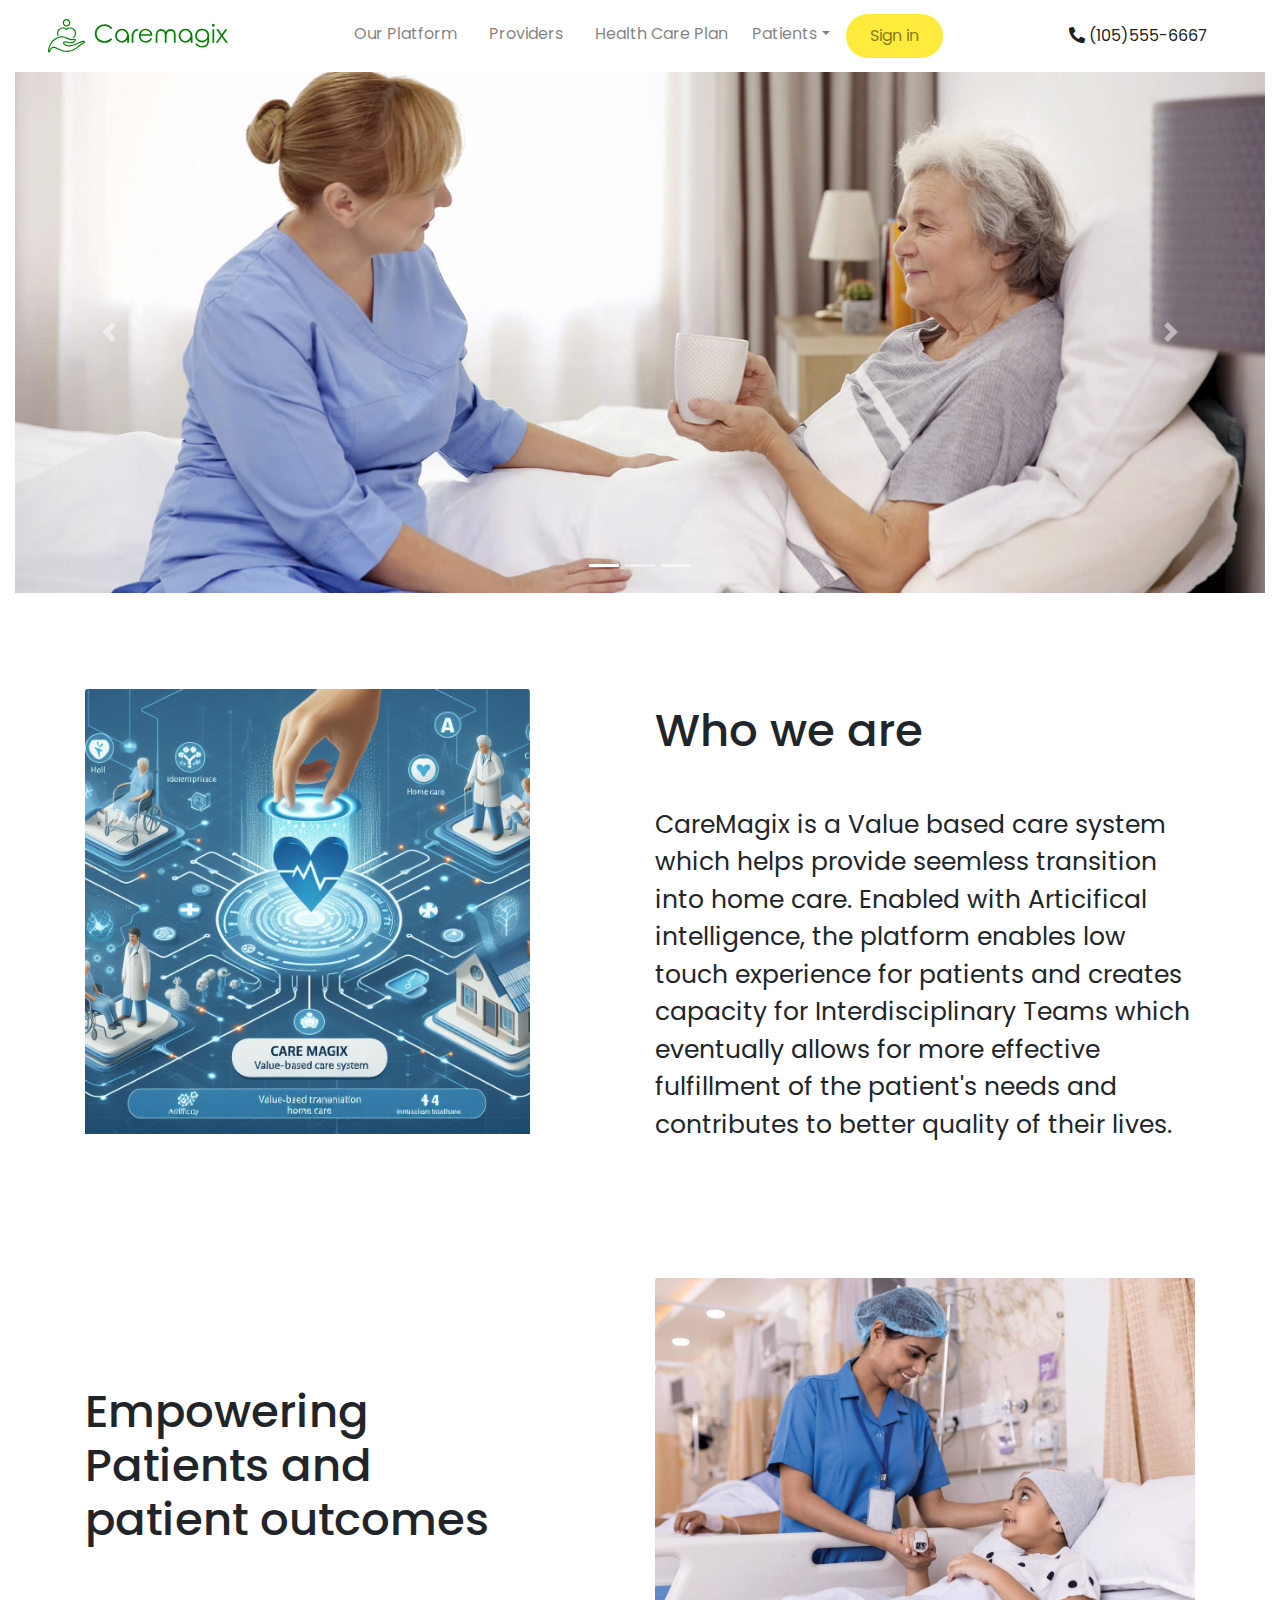
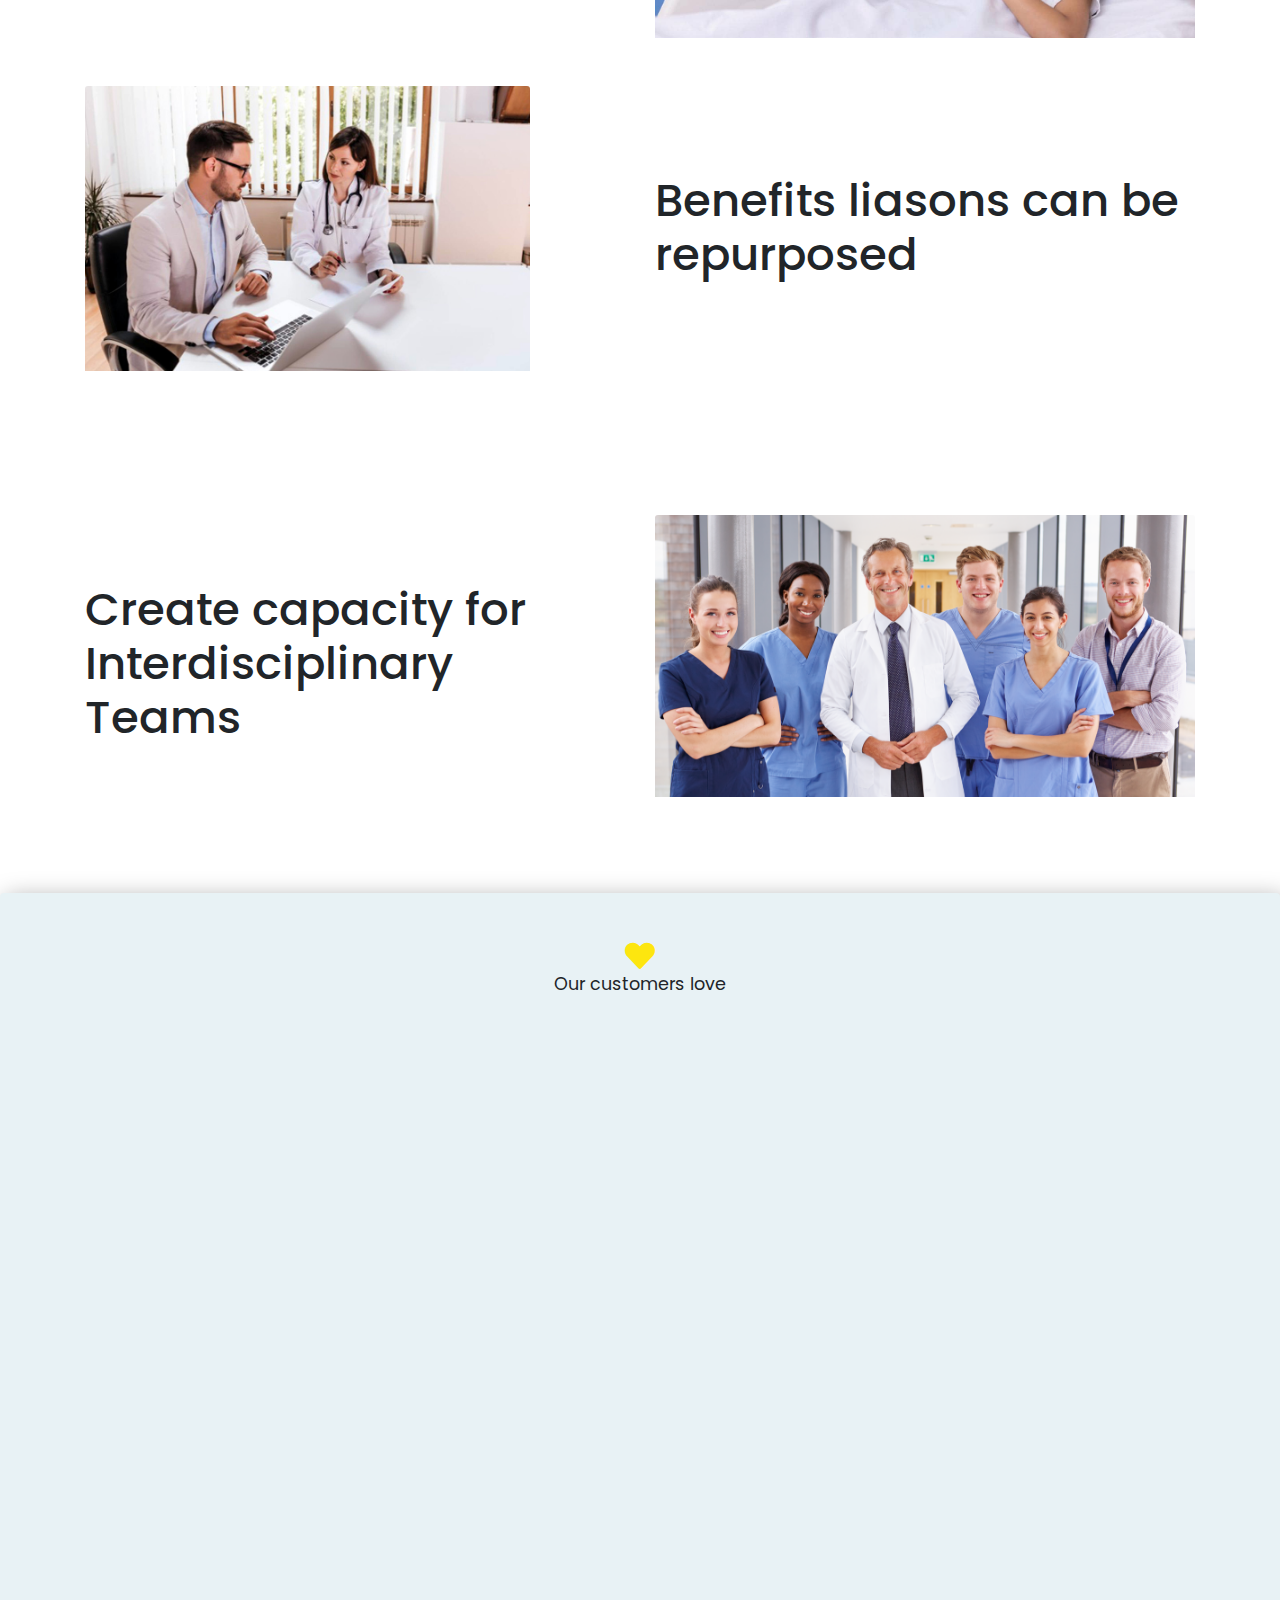
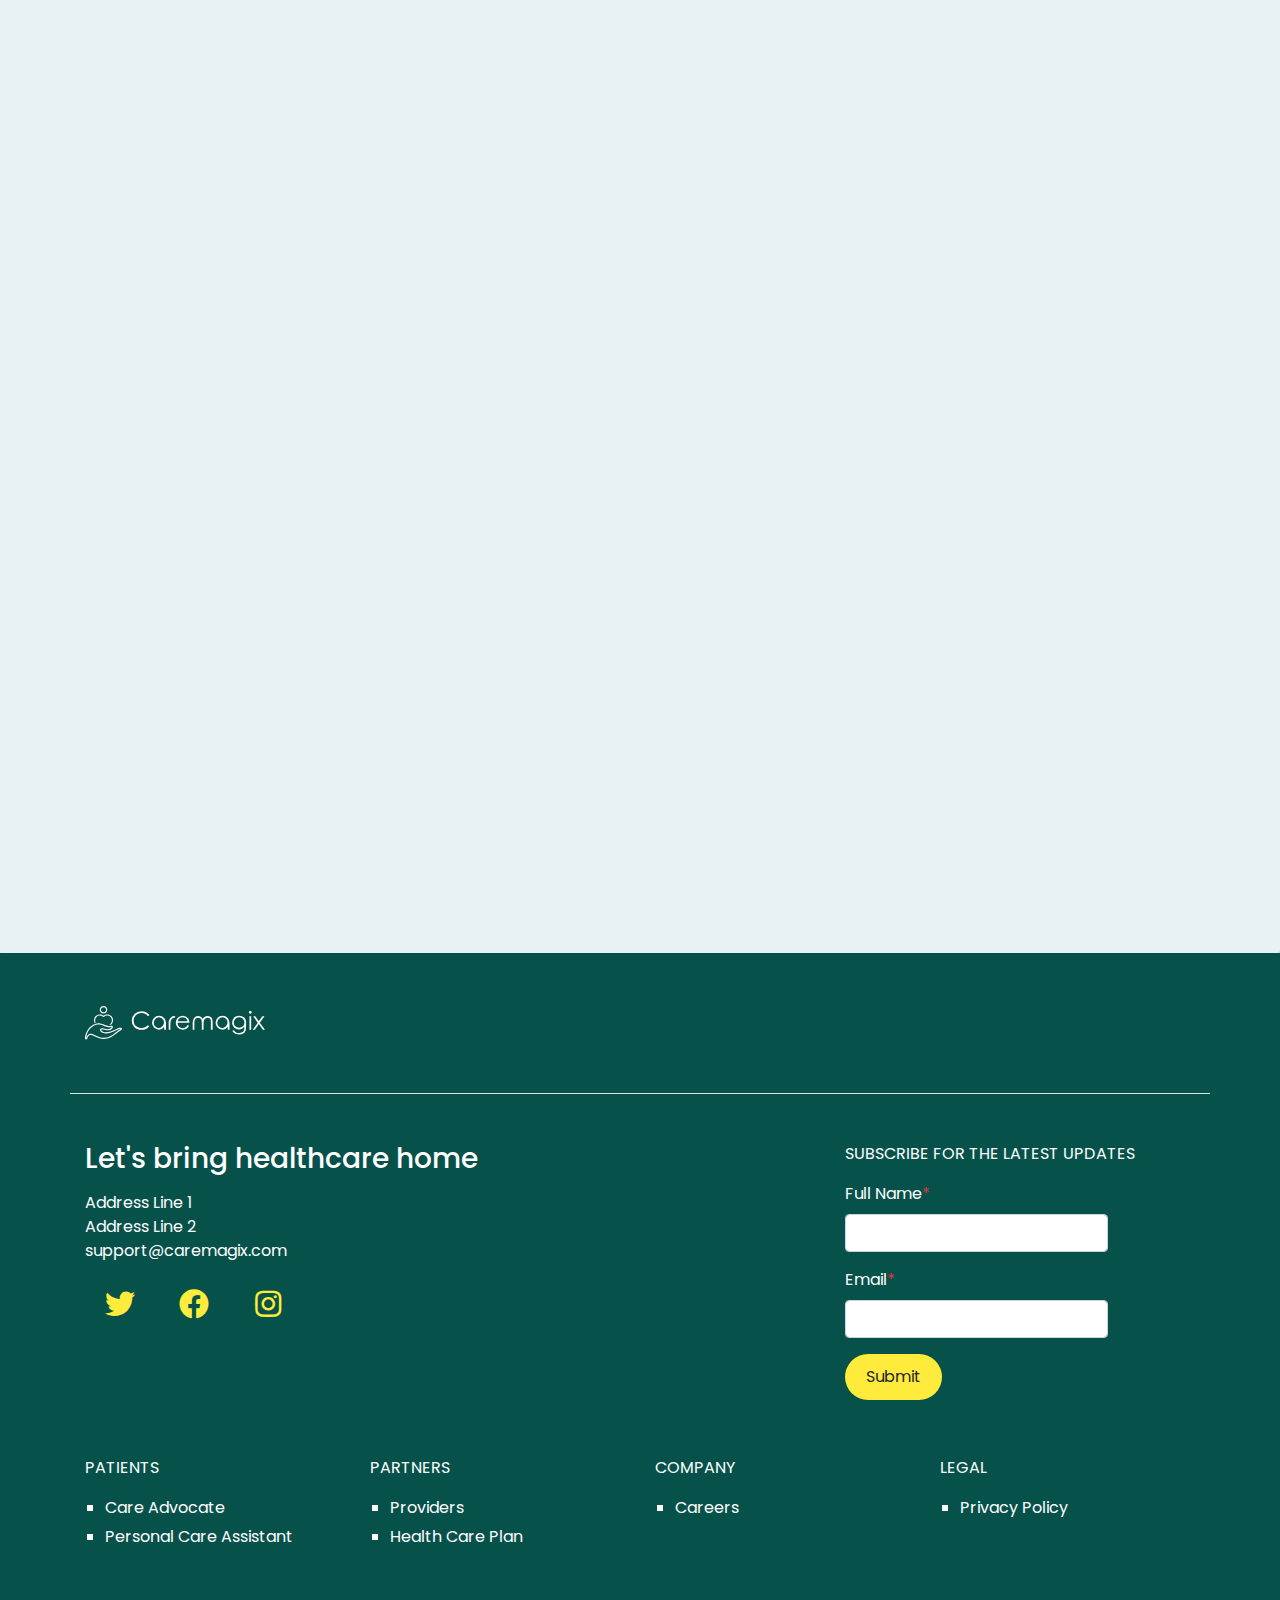
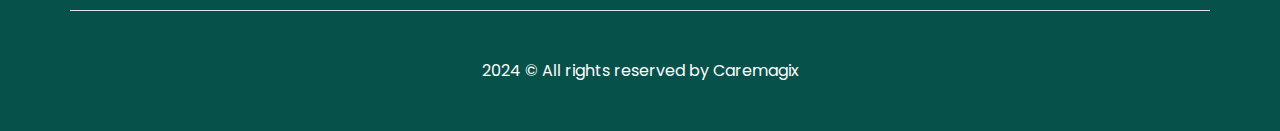
==== commit d1532505: "client feedback changes again" ====
--- a/index.html
+++ b/index.html
@@ -29,8 +29,7 @@
             <!-- <a class="navbar-brand" href="/">Caremagix</a> -->
             <!-- <a class="navbar-brand" href="/"><img src="images/caremagix-logo.png" width="150" alt="" /></a> -->
             <a class="navbar-brand" href="/">
-                <svg width="180" viewBox="0 0 369.9130434782609 75.82260595287893" class="looka-1j8o68f"><defs id="SvgjsDefs1315"></defs><g id="SvgjsG1012" featurekey="S6ay6y-0" transform="matrix(0.8161145129462096,0,0,0.8161145129462096,-2.7505507875017963,-2.885424074708165)" fill="#ffffff"><defs xmlns="http://www.w3.org/2000/svg"></defs><path xmlns="http://www.w3.org/2000/svg" d="m43.61,24.92c-.86-4.99-8.29-4.8-8.63.32-.71,6.97,10.61,6.07,8.63-.32Z" style="stroke-width: 0px;"></path><path xmlns="http://www.w3.org/2000/svg" d="m64.81,24.92c-.86-4.99-8.29-4.8-8.63.32-.71,6.97,10.61,6.07,8.63-.32Z" style="stroke-width: 0px;"></path><path xmlns="http://www.w3.org/2000/svg" d="m4.29,25.59c3.76.58,7.57-.19,11.31,1.03l-.02.12-.42,3.2-.11.85c-.04.35-.07.7-.09,1.05-.04.7-.01,1.41.04,2.11.14,1.81.59,4.14,1.67,5.7-2.21.69-4.39,1.66-6.39,2.63l-.81.39c-.29.15-.48.22-.9.45-.74.41-1.43.92-2.01,1.55-1.17,1.24-1.95,2.86-2.16,4.55-.02.21-.05.42-.06.63l-.02.56v.9s-.03,1.8-.03,1.8l-.05,3.59c-.13,9.58-.3,19.17-.52,28.74l-.04,1.8v.45s-.02.22-.02.22v.35c.01.47.06.94.16,1.42.35,1.9,1.46,3.7,2.97,4.88,1.46,1.19,3.42,1.93,5.43,1.88,1-.01,1.99-.22,2.9-.56l1.82-.78c3.92-1.68,8.24-2.47,12.5-2.33,1.99.06,4.18.32,6.31.74,2.14.42,4.2,1,6.05,1.52.46.14.9.27,1.34.38.45.12.94.27,1.39.37.9.21,1.74.33,2.47.32.18,0,.36,0,.53-.02.09,0,.16-.02.26-.03.13,0,.25.01.36,0,.46-.02.85-.16,1.13-.35.56-.38.71-.93.68-1.54,0,0,.02,0,.03,0,.03.29.13.54.33.75.29.32.91.5,1.58.4,1.07-.03,2.43-.44,3.92-1.06,2.79-1.17,6.3-2.6,9.18-3,4.45-.71,9.04-.42,13.37.76.55.13,1.08.3,1.61.49.53.17,1.07.35,1.58.57.52.21,1.05.4,1.55.65l1.59.75c.13.07.31.15.51.23.19.08.39.15.59.22.4.12.82.22,1.24.28.85.11,1.73.08,2.56-.11,1.69-.39,3.14-1.32,4.21-2.67.53-.67.94-1.45,1.2-2.27.13-.41.22-.83.28-1.25.03-.21.05-.42.06-.63v-.56s.02-3.6.02-3.6v-7.19s0-14.38,0-14.38v-7.19s-.01-3.6-.01-3.6v-.9c0-.33,0-.53-.01-.99-.04-.82-.19-1.64-.48-2.42-.58-1.55-1.65-2.93-3.03-3.83-.17-.11-.34-.23-.53-.32l-.49-.26-.8-.4c-.55-.27-1.05-.54-1.63-.8-1.61-.8-3.28-1.45-4.98-2.02.74-.95,1.32-2.21,1.67-3.52.36-1.33.47-2.72.46-3.94,0-.67-.07-1.44-.15-2.02l-.2-1.53-.4-2.99c1.21-.14,2.41-.29,3.62-.29,2.4,0,4.79.02,7.19-.02.39,0,.98.98,1-2.7.03-3.98-.59-2.86-.96-2.91-3.93-.48-7.87.46-11.81-.83l-.38-2.57c-.21-1.37-.64-2.7-1.19-3.96-1.15-2.52-2.98-4.7-5.24-6.26-2.26-1.56-4.94-2.5-7.66-2.69l-1.02-.04c-.36-.01-.54,0-.83,0l-1.55.02-3.09.04c-4.12.05-8.24.09-12.36.09h-12.93s-3.23,0-3.23,0h-1.62s-.81,0-.81,0l-1.03.04c-2.82.16-5.58,1.17-7.87,2.81-2.28,1.65-4.1,3.94-5.16,6.57l-.37.99-.29,1.02c-.1.34-.15.69-.22,1.03-.06.35-.13.71-.15.95l-.37,2.77c-1.61.09-3.23.32-4.84.28,0,.09,0,.04,0,0-2.38-.07-4.77-.16-7.15-.19-.39,0-.95-1.01-1.08,2.67-.14,3.97.5,2.88.87,2.94Zm33.45,60.04c-2.53-.55-5.11-.79-7.41-.8-5.22-.06-10.47.89-15.35,2.95l-1.8.83-.71.34c-.12.05-.15.07-.22.09-.25.07-.44.06-.69-.04-.28-.12-.51-.34-.6-.52-.06-.1-.09-.21-.12-.35v-.11s-.02-.22-.02-.22v-.88s-.18-28.13-.18-28.13l-.05-7.03v-1.59c0-.21.03-.41.09-.6.13-.38.37-.71.71-.96.09-.06.16-.11.29-.18l.78-.4,1.55-.78c.96-.45,1.91-.92,2.91-1.29,1.98-.77,4.02-1.4,6.11-1.79,4.17-.84,8.51-.9,12.72-.23,2.1.36,4.18.87,6.19,1.58.99.39,2,.74,2.95,1.21.49.23.95.42,1.49.7l.86.42c.2.09.4.16.61.23.03.35.1.7.09,1-.56,13.33.79,26.67-1.61,39.99-.04-.02-.07-.05-.11-.07-.46-.29-.94-.57-1.44-.86-2.04-1.09-4.51-1.96-7.04-2.5Zm47.59-38.86c.5.23,1,.46,1.57.75l1.57.79c.21.11.4.26.56.42.31.33.53.76.58,1.23,0,.06.02.12.01.18v.09s0,.21,0,.21v.92s0,1.84,0,1.84v7.35s0,14.71,0,14.71v7.35s0,3.68,0,3.68v1.72c0,.22-.05.4-.12.56-.13.32-.38.6-.78.82-.36.18-.69.22-1.06.13-.02.06-1.68-.78-2.83-1.28l-1.89-.74-1.93-.64c-5.19-1.56-10.71-1.98-16.07-1.22-1.77.22-3.73.62-5.67,1.15-1.86.53-3.67,1.25-5.2,2.09-.02-6.19-.49-12.37-.49-18.56.04,0,.09,0,0,0,0-7.03.02-14.06-.02-21.09,0-.55.21-1.22.05-1.78.34-.17.68-.34.98-.47l1.52-.7,1.55-.61c2.09-.76,4.25-1.34,6.45-1.73,4.4-.71,8.94-.69,13.31.24,2.18.45,4.33,1.07,6.39,1.94.52.19,1.02.44,1.53.67ZM20.72,31.08l.45-3.13.88-6.26.43-3.13c.14-1.14.27-1.84.53-2.69.55-1.61,1.52-3.07,2.83-4.18,1.3-1.1,2.9-1.85,4.59-2.1.42-.08.85-.1,1.27-.12.46-.02,1.03,0,1.54-.01h3.16s12.64-.01,12.64-.01l12.64.1,6.32.11c1.72.04,3.33.54,4.72,1.44.68.46,1.3,1,1.84,1.61.53.62.96,1.31,1.3,2.03.34.72.54,1.5.68,2.28l.07.59.07.76.13,1.58.46,6.31.2,3.16c.05,1,.16,2.28.1,2.83-.08,1.34-.59,2.72-.78,4.06-.08.62-.09,1.25.06,1.94-8.49-1.36-17.38-.1-25.11,3.71l-1.48.73c-.13.06-.29.06-.44.03-.03-.01-.07-.02-.1-.03l-.26-.13-.8-.4-1.71-.8c-2.31-1.03-4.7-1.9-7.16-2.49-2.46-.6-4.97-.99-7.49-1.16-2.53-.14-5.06-.07-7.58.21-.91.1-1.82.25-2.72.42-.01-.37-.1-.74-.21-1.1-.38-1.1-1.07-2.38-1.17-3.5-.09-.88-.06-1.68.1-2.63Z" style="stroke-width: 0px;"></path><path xmlns="http://www.w3.org/2000/svg" d="m11.64,20.17h0c0-.09,0-.04,0,0Z" style="stroke-width: 0px;"></path></g><g id="SvgjsG1013" featurekey="j5pGhi-0" transform="matrix(2.560820016550997,0,0,2.560820016550997,93.224431041536,2.9218920613502117)" fill="#ffffff"><path d="M15.244 7.715 l-1.1523 0.85938 q-0.9375 -1.23046875 -2.260742188 -1.860351563 t-2.9053 -0.62988 q-1.73828125 0 -3.212890625 0.830078125 t-2.29 2.2314 t-0.81543 3.1592 q0 2.646484375 1.81640625 4.262695313 t4.5801 1.6162 q3.046875 0 5.087890625 -2.3828125 l1.1523 0.86914 q-1.083984375 1.376953125 -2.705078125 2.12890625 t-3.6133 0.75195 q-3.80859375 0 -6.005859375 -2.529296875 q-1.8359375 -2.138671875 -1.8359375 -4.84375 q0 -3.173828125 2.231445313 -5.3515625 t5.5811 -2.1777 q2.03125 0 3.666992188 0.8056640625 t2.6807 2.2607 z M22.968753125 8.203 q2.470703125 0 4.1015625 1.787109375 q1.50390625 1.630859375 1.50390625 3.876953125 q0.01953125 5.546875 0 5.634765625 l-1.4551 0 l0 -2.4316 q-1.142578125 2.12890625 -4.150390625 2.3828125 q-2.4609375 0 -4.018554688 -1.674804688 t-1.5576 -3.9111 q0 -2.2265625 1.474609375 -3.8671875 q1.630859375 -1.796875 4.1015625 -1.796875 z M22.968753125 9.551 q-1.708984375 0 -2.939453125 1.26953125 t-1.2305 3.0664 q0 1.162109375 0.6298828125 2.236328125 t2.1338 1.8164 q3.76953125 0.83984375 5.361328125 -3.427734375 q0.087890625 -1.3671875 -0.29296875 -2.6171875 q-0.2734375 -0.56640625 -0.751953125 -1.07421875 q-1.201171875 -1.26953125 -2.91015625 -1.26953125 z M30.722696875 14.541 l0 -1.2891 q0.15625 -0.966796875 0.44921875 -1.572265625 q0.68359375 -1.6796875 1.8359375 -2.4609375 t1.9141 -0.78125 q0.56640625 0 1.2109375 0.37109375 l-0.71289 1.1523 q-0.908203125 -0.33203125 -1.801757813 0.537109375 t-1.2354 1.8945 q-0.25390625 0.908203125 -0.25390625 3.408203125 l0 3.623 l-1.4063 0 l0 -4.8828 z M45.95715625 15.6348 l1.1523 0.61523 q-0.556640625 1.123046875 -1.30859375 1.806640625 t-1.6895 1.04 t-2.1191 0.35645 q-2.6171875 0 -4.091796875 -1.713867188 t-1.4746 -3.8721 q0 -2.041015625 1.25 -3.6328125 q1.58203125 -2.03125 4.248046875 -2.03125 q2.724609375 0 4.365234375 2.080078125 q1.162109375 1.46484375 1.171875 3.65234375 l-9.6191 0 q0.0390625 1.875 1.19140625 3.071289063 t2.8418 1.1963 q0.8203125 0 1.591796875 -0.2880859375 t1.3135 -0.75684 t1.1768 -1.5234 z M45.95715625 12.7539 q-0.2734375 -1.103515625 -0.80078125 -1.762695313 t-1.3965 -1.0645 t-1.8262 -0.40527 q-1.572265625 0 -2.705078125 1.015625 q-0.8203125 0.7421875 -1.240234375 2.216796875 l7.9688 0 z M50.00979375 15.293 l0 -1.709 q0.17578125 -2.1875 0.91796875 -3.203125 q0.615234375 -0.927734375 1.611328125 -1.474609375 q0.654296875 -0.419921875 1.865234375 -0.44921875 q0.78125 0 1.58203125 0.29296875 t1.2402 0.78125 t0.88867 1.4648 q0.244140625 -0.625 1.025390625 -1.46484375 q0.380859375 -0.322265625 0.986328125 -0.634765625 q0.41015625 -0.263671875 1.904296875 -0.439453125 q1.11328125 0 2.138671875 0.556640625 t1.4404 1.5674 t0.41504 3.0127 l0 5.8496 l-1.4063 0 l0 -5.8496 q0 -1.71875 -0.244140625 -2.36328125 t-0.83984 -1.04 t-1.4355 -0.39551 q-1.58203125 0.107421875 -2.705078125 1.533203125 q-0.439453125 0.60546875 -0.6640625 2.685546875 l0 5.4297 l-1.377 0 l0 -5.4883 q0 -1.93359375 -0.4296875 -2.631835938 t-1.0254 -1.1133 t-1.4844 -0.41504 q-0.95703125 0 -1.645507813 0.48828125 t-1.0791 1.46 t-0.3125 3.1592 l0 4.541 l-1.3672 0 l0 -4.1504 z M73.9746125 8.203 q2.470703125 0 4.1015625 1.787109375 q1.50390625 1.630859375 1.50390625 3.876953125 q0.01953125 5.546875 0 5.634765625 l-1.4551 0 l0 -2.4316 q-1.142578125 2.12890625 -4.150390625 2.3828125 q-2.4609375 0 -4.018554688 -1.674804688 t-1.5576 -3.9111 q0 -2.2265625 1.474609375 -3.8671875 q1.630859375 -1.796875 4.1015625 -1.796875 z M73.9746125 9.551 q-1.708984375 0 -2.939453125 1.26953125 t-1.2305 3.0664 q0 1.162109375 0.6298828125 2.236328125 t2.1338 1.8164 q3.76953125 0.83984375 5.361328125 -3.427734375 q0.087890625 -1.3671875 -0.29296875 -2.6171875 q-0.2734375 -0.56640625 -0.751953125 -1.07421875 q-1.201171875 -1.26953125 -2.91015625 -1.26953125 z M92.87065625 17.0117 q0 2.255859375 -0.400390625 3.30078125 q-0.537109375 1.474609375 -1.879882813 2.270507813 t-3.2178 0.7959 q-1.38671875 0 -2.48046875 -0.390625 t-1.7871 -1.0449 t-1.2695 -1.9141 l1.4941 0 q0.615234375 1.064453125 1.577148438 1.572265625 t2.3975 0.50781 q1.40625 0 2.377929688 -0.52734375 t1.3818 -1.3184 t0.41016 -2.5684 l0 -0.54688 q-0.771484375 0.986328125 -1.899414063 1.513671875 t-2.3779 0.52734 q-1.474609375 0 -2.778320313 -0.732421875 t-2.0117 -1.9775 t-0.70801 -2.7295 t0.7373 -2.7686 t2.0459 -2.0313 t2.7441 -0.74707 q1.2109375 0 2.197265625 0.37109375 q0.830078125 0.302734375 1.962890625 1.162109375 q0.95703125 0.791015625 1.50390625 3.017578125 q-0.01953125 0.29296875 -0.01953125 4.2578125 z M87.40235625 9.531 q-1.171875 0 -2.172851563 0.56640625 t-1.5723 1.5625 t-0.57129 2.1582 q0 1.767578125 1.181640625 2.919921875 t3.0566 1.1523 q1.9140625 0 3.06640625 -1.142578125 t1.1523 -3.0078 q0 -1.2109375 -0.5322265625 -2.158203125 t-1.5039 -1.499 t-2.1045 -0.55176 z M96.279278125 4.3260000000000005 q0.46875 0 0.8056640625 0.33203125 t0.33691 0.80078 t-0.33691 0.80566 t-0.80566 0.33691 t-0.80078 -0.33691 t-0.33203 -0.80566 t0.33203 -0.80078 t0.80078 -0.33203 z M95.595678125 8.73 l1.377 0 l0 10.713 l-1.377 0 l0 -10.713 z M98.613285625 8.73 l1.6504 0 l2.832 3.9746 l2.8418 -3.9746 l1.6504 0 l-3.6719 5.0879 l4.1309 5.625 l-1.6699 0 l-3.2813 -4.502 l-3.2324 4.502 l-1.6406 0 l4.0527 -5.625 z"></path></g></svg>
-            </a>
+                <svg width="180" fill="green" viewBox="0 0 369.9130434782609 68.965792093766" class="looka-1j8o68f"><defs id="SvgjsDefs1011"></defs><g id="SvgjsG1012" featurekey="S6ay6y-0" transform="matrix(0.5944697416259555,0,0,0.5944697416259555,0.0002290399318856106,-3.5668184497557327)" fill="#ffffff"><title xmlns="http://www.w3.org/2000/svg">Modern Business 6 expandlines</title><path xmlns="http://www.w3.org/2000/svg" d="M64,32c7.2,0,13-5.8,13-13S71.2,6,64,6c-7.2,0-13,5.8-13,13c0,0,0,0,0,0C51,26.2,56.8,32,64,32z M64,10c5,0,9,4,9,9  s-4,9-9,9s-9-4-9-9c0,0,0,0,0,0C55,14,59,10,64,10z"></path><path xmlns="http://www.w3.org/2000/svg" d="M36.8,63.2c-3.3-6.4-2.1-14.2,2.9-19.4c6.1-6.3,16.1-6.5,22.4-0.4c0.1,0.1,0.3,0.3,0.4,0.4c0.8,0.8,2.1,0.8,2.9,0  c6.1-6.3,16.1-6.5,22.4-0.4c0.1,0.1,0.3,0.3,0.4,0.4c6.3,6.6,6.3,16.9,0,23.5l-4.2,4.3c0.7,0,1.4-0.1,2-0.3c1.5-0.5,3.1-0.8,4.7-0.9  l0.3-0.3c7.8-8.1,7.8-21,0-29.1C83.8,33.5,72,32.9,64,39.7c-8-6.8-19.8-6.2-27.1,1.3c-6,6.2-7.6,15.5-3.9,23.4  C34.3,64,35.5,63.6,36.8,63.2z"></path><path xmlns="http://www.w3.org/2000/svg" d="M127.7,83.5c-1.1-2.6-6.7-2.3-7-2.3c-1.9,0.3-6,0.8-14.1,4.8C96.5,91,85.7,96,74,96.9c-6.5,0.6-14.4-1.9-17.6-6.3  c-0.7-0.8-0.8-2.2-0.5-2.5c0.8-1,5.6-1.6,15.3,0.9c13.2,3.7,20.1-2.9,20.9-3.8c2.5-2.3,5.7-5.8,4-8.7c-1.5-2.6-5.6-2.4-8.9-1.4  c-3.4,1-7.1,0.3-10.2-0.6c-3.4-0.9-6.7-2.2-10-3.4c-4.7-2-9.6-3.5-14.6-4.5c-8.5-1.6-17.1,0.2-25.6,5.2c-6.9,4-12.8,9.6-17.2,16.3  c-8.9,13.8-10,24.3-9.5,30.6c0.1,1.6,1.2,2.8,2.7,3.2c1.6,0.4,3.2-0.3,4.1-1.6c0.7-0.9,1.1-1.9,1.3-3c0-0.2,0.1-0.5,0.2-0.8  c0.9-3.8,3.3-7.1,6.6-9.2l0.3-0.1c4.4-2.4,8.5-0.7,17.3,3.4c3.7,1.8,8.4,3.9,14.1,6.1c26,8.9,44.2-2,55.6-10.9  c9.5-7.4,20.4-14.8,20.4-14.8C124.5,89.8,129.2,86.9,127.7,83.5z M120.6,87.5c-0.1,0.1-11.1,7.5-20.7,15  c-10.7,8.4-27.7,18.5-51.8,10.3c-5.5-2.1-9.9-4.1-13.8-5.9c-8.8-4.1-14.6-6.8-20.9-3.3l-0.1,0c-0.1,0-0.2,0.1-0.3,0.1  c-4.2,2.7-7.2,6.9-8.4,11.7c-0.1,0.6-0.3,1.3-0.5,1.9c-0.3-5.8,1.1-15,8.9-27.2c4-6.2,9.5-11.3,15.9-15c5.3-3.3,11.3-5.1,17.6-5.2  c1.8,0,3.6,0.2,5.3,0.5c4.8,1,9.4,2.5,13.9,4.4c3.3,1.3,6.8,2.6,10.4,3.6c3.5,1,8,1.9,12.4,0.6c1.3-0.5,2.7-0.6,4.1-0.4  c-0.2,0.5-0.9,1.7-3.2,3.8c0,0-0.1,0.1-0.1,0.1c-0.2,0.2-5.6,5.9-17,2.7c-10.5-2.7-17.1-2.6-19.5,0.5c-1.4,1.8-1.3,4.2,0.3,7.1  c0.1,0.1,4.7,8.8,21.3,8.2c12.4-1,23.6-6.1,34-11.3c7.6-3.8,11-4.2,12.9-4.5c0.8-0.1,1.7-0.2,2.5-0.1  C122.8,86,121.7,86.8,120.6,87.5L120.6,87.5z"></path></g><g id="SvgjsG1013" featurekey="j5pGhi-0" transform="matrix(2.560820016550997,0,0,2.560820016550997,93.224431041536,-1.0781079386497883)" fill="#ffffff"><path d="M15.244 7.715 l-1.1523 0.85938 q-0.9375 -1.23046875 -2.260742188 -1.860351563 t-2.9053 -0.62988 q-1.73828125 0 -3.212890625 0.830078125 t-2.29 2.2314 t-0.81543 3.1592 q0 2.646484375 1.81640625 4.262695313 t4.5801 1.6162 q3.046875 0 5.087890625 -2.3828125 l1.1523 0.86914 q-1.083984375 1.376953125 -2.705078125 2.12890625 t-3.6133 0.75195 q-3.80859375 0 -6.005859375 -2.529296875 q-1.8359375 -2.138671875 -1.8359375 -4.84375 q0 -3.173828125 2.231445313 -5.3515625 t5.5811 -2.1777 q2.03125 0 3.666992188 0.8056640625 t2.6807 2.2607 z M22.968753125 8.203 q2.470703125 0 4.1015625 1.787109375 q1.50390625 1.630859375 1.50390625 3.876953125 q0.01953125 5.546875 0 5.634765625 l-1.4551 0 l0 -2.4316 q-1.142578125 2.12890625 -4.150390625 2.3828125 q-2.4609375 0 -4.018554688 -1.674804688 t-1.5576 -3.9111 q0 -2.2265625 1.474609375 -3.8671875 q1.630859375 -1.796875 4.1015625 -1.796875 z M22.968753125 9.551 q-1.708984375 0 -2.939453125 1.26953125 t-1.2305 3.0664 q0 1.162109375 0.6298828125 2.236328125 t2.1338 1.8164 q3.76953125 0.83984375 5.361328125 -3.427734375 q0.087890625 -1.3671875 -0.29296875 -2.6171875 q-0.2734375 -0.56640625 -0.751953125 -1.07421875 q-1.201171875 -1.26953125 -2.91015625 -1.26953125 z M30.722696875 14.541 l0 -1.2891 q0.15625 -0.966796875 0.44921875 -1.572265625 q0.68359375 -1.6796875 1.8359375 -2.4609375 t1.9141 -0.78125 q0.56640625 0 1.2109375 0.37109375 l-0.71289 1.1523 q-0.908203125 -0.33203125 -1.801757813 0.537109375 t-1.2354 1.8945 q-0.25390625 0.908203125 -0.25390625 3.408203125 l0 3.623 l-1.4063 0 l0 -4.8828 z M45.95715625 15.6348 l1.1523 0.61523 q-0.556640625 1.123046875 -1.30859375 1.806640625 t-1.6895 1.04 t-2.1191 0.35645 q-2.6171875 0 -4.091796875 -1.713867188 t-1.4746 -3.8721 q0 -2.041015625 1.25 -3.6328125 q1.58203125 -2.03125 4.248046875 -2.03125 q2.724609375 0 4.365234375 2.080078125 q1.162109375 1.46484375 1.171875 3.65234375 l-9.6191 0 q0.0390625 1.875 1.19140625 3.071289063 t2.8418 1.1963 q0.8203125 0 1.591796875 -0.2880859375 t1.3135 -0.75684 t1.1768 -1.5234 z M45.95715625 12.7539 q-0.2734375 -1.103515625 -0.80078125 -1.762695313 t-1.3965 -1.0645 t-1.8262 -0.40527 q-1.572265625 0 -2.705078125 1.015625 q-0.8203125 0.7421875 -1.240234375 2.216796875 l7.9688 0 z M50.00979375 15.293 l0 -1.709 q0.17578125 -2.1875 0.91796875 -3.203125 q0.615234375 -0.927734375 1.611328125 -1.474609375 q0.654296875 -0.419921875 1.865234375 -0.44921875 q0.78125 0 1.58203125 0.29296875 t1.2402 0.78125 t0.88867 1.4648 q0.244140625 -0.625 1.025390625 -1.46484375 q0.380859375 -0.322265625 0.986328125 -0.634765625 q0.41015625 -0.263671875 1.904296875 -0.439453125 q1.11328125 0 2.138671875 0.556640625 t1.4404 1.5674 t0.41504 3.0127 l0 5.8496 l-1.4063 0 l0 -5.8496 q0 -1.71875 -0.244140625 -2.36328125 t-0.83984 -1.04 t-1.4355 -0.39551 q-1.58203125 0.107421875 -2.705078125 1.533203125 q-0.439453125 0.60546875 -0.6640625 2.685546875 l0 5.4297 l-1.377 0 l0 -5.4883 q0 -1.93359375 -0.4296875 -2.631835938 t-1.0254 -1.1133 t-1.4844 -0.41504 q-0.95703125 0 -1.645507813 0.48828125 t-1.0791 1.46 t-0.3125 3.1592 l0 4.541 l-1.3672 0 l0 -4.1504 z M73.9746125 8.203 q2.470703125 0 4.1015625 1.787109375 q1.50390625 1.630859375 1.50390625 3.876953125 q0.01953125 5.546875 0 5.634765625 l-1.4551 0 l0 -2.4316 q-1.142578125 2.12890625 -4.150390625 2.3828125 q-2.4609375 0 -4.018554688 -1.674804688 t-1.5576 -3.9111 q0 -2.2265625 1.474609375 -3.8671875 q1.630859375 -1.796875 4.1015625 -1.796875 z M73.9746125 9.551 q-1.708984375 0 -2.939453125 1.26953125 t-1.2305 3.0664 q0 1.162109375 0.6298828125 2.236328125 t2.1338 1.8164 q3.76953125 0.83984375 5.361328125 -3.427734375 q0.087890625 -1.3671875 -0.29296875 -2.6171875 q-0.2734375 -0.56640625 -0.751953125 -1.07421875 q-1.201171875 -1.26953125 -2.91015625 -1.26953125 z M92.87065625 17.0117 q0 2.255859375 -0.400390625 3.30078125 q-0.537109375 1.474609375 -1.879882813 2.270507813 t-3.2178 0.7959 q-1.38671875 0 -2.48046875 -0.390625 t-1.7871 -1.0449 t-1.2695 -1.9141 l1.4941 0 q0.615234375 1.064453125 1.577148438 1.572265625 t2.3975 0.50781 q1.40625 0 2.377929688 -0.52734375 t1.3818 -1.3184 t0.41016 -2.5684 l0 -0.54688 q-0.771484375 0.986328125 -1.899414063 1.513671875 t-2.3779 0.52734 q-1.474609375 0 -2.778320313 -0.732421875 t-2.0117 -1.9775 t-0.70801 -2.7295 t0.7373 -2.7686 t2.0459 -2.0313 t2.7441 -0.74707 q1.2109375 0 2.197265625 0.37109375 q0.830078125 0.302734375 1.962890625 1.162109375 q0.95703125 0.791015625 1.50390625 3.017578125 q-0.01953125 0.29296875 -0.01953125 4.2578125 z M87.40235625 9.531 q-1.171875 0 -2.172851563 0.56640625 t-1.5723 1.5625 t-0.57129 2.1582 q0 1.767578125 1.181640625 2.919921875 t3.0566 1.1523 q1.9140625 0 3.06640625 -1.142578125 t1.1523 -3.0078 q0 -1.2109375 -0.5322265625 -2.158203125 t-1.5039 -1.499 t-2.1045 -0.55176 z M96.279278125 4.3260000000000005 q0.46875 0 0.8056640625 0.33203125 t0.33691 0.80078 t-0.33691 0.80566 t-0.80566 0.33691 t-0.80078 -0.33691 t-0.33203 -0.80566 t0.33203 -0.80078 t0.80078 -0.33203 z M95.595678125 8.73 l1.377 0 l0 10.713 l-1.377 0 l0 -10.713 z M98.613285625 8.73 l1.6504 0 l2.832 3.9746 l2.8418 -3.9746 l1.6504 0 l-3.6719 5.0879 l4.1309 5.625 l-1.6699 0 l-3.2813 -4.502 l-3.2324 4.502 l-1.6406 0 l4.0527 -5.625 z"></path></g></svg>            </a>
             <button class="navbar-toggler" type="button" data-toggle="collapse" data-target="#navbarSupportedContent"
                 aria-controls="navbarSupportedContent" aria-expanded="false" aria-label="Toggle navigation">
                 <span class="navbar-toggler-icon"></span>
@@ -361,7 +360,7 @@
                 </div>
             </div>
         </div>
-        <div class="container-fluid pt-5 custom-bg techno pb-5">
+        <!-- <div class="container-fluid pt-5 custom-bg techno pb-5">
             <div class="container">
                 <div class="row">
                     <div class="col-12 col-md-6">
@@ -378,7 +377,7 @@
                         </p>
                     </div>
                 </div>
-                <!-- <div class="row pb-5">
+                <div class="row pb-5">
                     <div class="col col-md-5">
                         <h3>Best-in-class technology</h3>
                     </div>
@@ -389,22 +388,22 @@
                             providers time, and delivering high-quality care.
                         </p>
                     </div>
-                </div> -->
-            </div>
-            <!-- <div class="row">
+                </div>
+            </div>
+            <div class="row">
                 <div class="col">
                     <img src="https://assets-global.website-files.com/5e7dd8d070cf6c6a828d95b4/62bc84e6705979445238766c_62a8ad961d1c378fd2866f74_Comp-p-2000.jpeg"
                         class="w-100 mix-blend-mode" alt="" />
                 </div>
-            </div> -->
-        </div>
+            </div>
+        </div> -->
 
         
         
         <div class="owl-container rounded py-5">
             <div class="d-flex justify-content-center fas fa-heart"></div>
             <p class="tag">Our customers love</p>
-            <h1 class="text-center head">What we do</h1>
+            <!-- <h1 class="text-center head">What we do</h1> -->
             <div class="owl-carousel owl-theme">
                 <div class="owl-item">
                     <div class="owl-card d-flex flex-column">
@@ -514,8 +513,7 @@
                 <div class="row border-bottom pb-5">
                     <div class="col-6 col-md-6">
                         <a class="navbar-brand" href="/">
-                            <svg width="180" viewBox="0 0 369.9130434782609 75.82260595287893" class="looka-1j8o68f"><defs id="SvgjsDefs1315"></defs><g id="SvgjsG1316" featurekey="S6ay6y-0" transform="matrix(0.8161145129462096,0,0,0.8161145129462096,-2.7505507875017963,-2.885424074708165)" fill="#ffffff"><defs xmlns="http://www.w3.org/2000/svg"></defs><path xmlns="http://www.w3.org/2000/svg" d="m43.61,24.92c-.86-4.99-8.29-4.8-8.63.32-.71,6.97,10.61,6.07,8.63-.32Z" style="stroke-width: 0px;"></path><path xmlns="http://www.w3.org/2000/svg" d="m64.81,24.92c-.86-4.99-8.29-4.8-8.63.32-.71,6.97,10.61,6.07,8.63-.32Z" style="stroke-width: 0px;"></path><path xmlns="http://www.w3.org/2000/svg" d="m4.29,25.59c3.76.58,7.57-.19,11.31,1.03l-.02.12-.42,3.2-.11.85c-.04.35-.07.7-.09,1.05-.04.7-.01,1.41.04,2.11.14,1.81.59,4.14,1.67,5.7-2.21.69-4.39,1.66-6.39,2.63l-.81.39c-.29.15-.48.22-.9.45-.74.41-1.43.92-2.01,1.55-1.17,1.24-1.95,2.86-2.16,4.55-.02.21-.05.42-.06.63l-.02.56v.9s-.03,1.8-.03,1.8l-.05,3.59c-.13,9.58-.3,19.17-.52,28.74l-.04,1.8v.45s-.02.22-.02.22v.35c.01.47.06.94.16,1.42.35,1.9,1.46,3.7,2.97,4.88,1.46,1.19,3.42,1.93,5.43,1.88,1-.01,1.99-.22,2.9-.56l1.82-.78c3.92-1.68,8.24-2.47,12.5-2.33,1.99.06,4.18.32,6.31.74,2.14.42,4.2,1,6.05,1.52.46.14.9.27,1.34.38.45.12.94.27,1.39.37.9.21,1.74.33,2.47.32.18,0,.36,0,.53-.02.09,0,.16-.02.26-.03.13,0,.25.01.36,0,.46-.02.85-.16,1.13-.35.56-.38.71-.93.68-1.54,0,0,.02,0,.03,0,.03.29.13.54.33.75.29.32.91.5,1.58.4,1.07-.03,2.43-.44,3.92-1.06,2.79-1.17,6.3-2.6,9.18-3,4.45-.71,9.04-.42,13.37.76.55.13,1.08.3,1.61.49.53.17,1.07.35,1.58.57.52.21,1.05.4,1.55.65l1.59.75c.13.07.31.15.51.23.19.08.39.15.59.22.4.12.82.22,1.24.28.85.11,1.73.08,2.56-.11,1.69-.39,3.14-1.32,4.21-2.67.53-.67.94-1.45,1.2-2.27.13-.41.22-.83.28-1.25.03-.21.05-.42.06-.63v-.56s.02-3.6.02-3.6v-7.19s0-14.38,0-14.38v-7.19s-.01-3.6-.01-3.6v-.9c0-.33,0-.53-.01-.99-.04-.82-.19-1.64-.48-2.42-.58-1.55-1.65-2.93-3.03-3.83-.17-.11-.34-.23-.53-.32l-.49-.26-.8-.4c-.55-.27-1.05-.54-1.63-.8-1.61-.8-3.28-1.45-4.98-2.02.74-.95,1.32-2.21,1.67-3.52.36-1.33.47-2.72.46-3.94,0-.67-.07-1.44-.15-2.02l-.2-1.53-.4-2.99c1.21-.14,2.41-.29,3.62-.29,2.4,0,4.79.02,7.19-.02.39,0,.98.98,1-2.7.03-3.98-.59-2.86-.96-2.91-3.93-.48-7.87.46-11.81-.83l-.38-2.57c-.21-1.37-.64-2.7-1.19-3.96-1.15-2.52-2.98-4.7-5.24-6.26-2.26-1.56-4.94-2.5-7.66-2.69l-1.02-.04c-.36-.01-.54,0-.83,0l-1.55.02-3.09.04c-4.12.05-8.24.09-12.36.09h-12.93s-3.23,0-3.23,0h-1.62s-.81,0-.81,0l-1.03.04c-2.82.16-5.58,1.17-7.87,2.81-2.28,1.65-4.1,3.94-5.16,6.57l-.37.99-.29,1.02c-.1.34-.15.69-.22,1.03-.06.35-.13.71-.15.95l-.37,2.77c-1.61.09-3.23.32-4.84.28,0,.09,0,.04,0,0-2.38-.07-4.77-.16-7.15-.19-.39,0-.95-1.01-1.08,2.67-.14,3.97.5,2.88.87,2.94Zm33.45,60.04c-2.53-.55-5.11-.79-7.41-.8-5.22-.06-10.47.89-15.35,2.95l-1.8.83-.71.34c-.12.05-.15.07-.22.09-.25.07-.44.06-.69-.04-.28-.12-.51-.34-.6-.52-.06-.1-.09-.21-.12-.35v-.11s-.02-.22-.02-.22v-.88s-.18-28.13-.18-28.13l-.05-7.03v-1.59c0-.21.03-.41.09-.6.13-.38.37-.71.71-.96.09-.06.16-.11.29-.18l.78-.4,1.55-.78c.96-.45,1.91-.92,2.91-1.29,1.98-.77,4.02-1.4,6.11-1.79,4.17-.84,8.51-.9,12.72-.23,2.1.36,4.18.87,6.19,1.58.99.39,2,.74,2.95,1.21.49.23.95.42,1.49.7l.86.42c.2.09.4.16.61.23.03.35.1.7.09,1-.56,13.33.79,26.67-1.61,39.99-.04-.02-.07-.05-.11-.07-.46-.29-.94-.57-1.44-.86-2.04-1.09-4.51-1.96-7.04-2.5Zm47.59-38.86c.5.23,1,.46,1.57.75l1.57.79c.21.11.4.26.56.42.31.33.53.76.58,1.23,0,.06.02.12.01.18v.09s0,.21,0,.21v.92s0,1.84,0,1.84v7.35s0,14.71,0,14.71v7.35s0,3.68,0,3.68v1.72c0,.22-.05.4-.12.56-.13.32-.38.6-.78.82-.36.18-.69.22-1.06.13-.02.06-1.68-.78-2.83-1.28l-1.89-.74-1.93-.64c-5.19-1.56-10.71-1.98-16.07-1.22-1.77.22-3.73.62-5.67,1.15-1.86.53-3.67,1.25-5.2,2.09-.02-6.19-.49-12.37-.49-18.56.04,0,.09,0,0,0,0-7.03.02-14.06-.02-21.09,0-.55.21-1.22.05-1.78.34-.17.68-.34.98-.47l1.52-.7,1.55-.61c2.09-.76,4.25-1.34,6.45-1.73,4.4-.71,8.94-.69,13.31.24,2.18.45,4.33,1.07,6.39,1.94.52.19,1.02.44,1.53.67ZM20.72,31.08l.45-3.13.88-6.26.43-3.13c.14-1.14.27-1.84.53-2.69.55-1.61,1.52-3.07,2.83-4.18,1.3-1.1,2.9-1.85,4.59-2.1.42-.08.85-.1,1.27-.12.46-.02,1.03,0,1.54-.01h3.16s12.64-.01,12.64-.01l12.64.1,6.32.11c1.72.04,3.33.54,4.72,1.44.68.46,1.3,1,1.84,1.61.53.62.96,1.31,1.3,2.03.34.72.54,1.5.68,2.28l.07.59.07.76.13,1.58.46,6.31.2,3.16c.05,1,.16,2.28.1,2.83-.08,1.34-.59,2.72-.78,4.06-.08.62-.09,1.25.06,1.94-8.49-1.36-17.38-.1-25.11,3.71l-1.48.73c-.13.06-.29.06-.44.03-.03-.01-.07-.02-.1-.03l-.26-.13-.8-.4-1.71-.8c-2.31-1.03-4.7-1.9-7.16-2.49-2.46-.6-4.97-.99-7.49-1.16-2.53-.14-5.06-.07-7.58.21-.91.1-1.82.25-2.72.42-.01-.37-.1-.74-.21-1.1-.38-1.1-1.07-2.38-1.17-3.5-.09-.88-.06-1.68.1-2.63Z" style="stroke-width: 0px;"></path><path xmlns="http://www.w3.org/2000/svg" d="m11.64,20.17h0c0-.09,0-.04,0,0Z" style="stroke-width: 0px;"></path></g><g id="SvgjsG1317" featurekey="j5pGhi-0" transform="matrix(2.560820016550997,0,0,2.560820016550997,93.224431041536,2.9218920613502117)" fill="#ffffff"><path d="M15.244 7.715 l-1.1523 0.85938 q-0.9375 -1.23046875 -2.260742188 -1.860351563 t-2.9053 -0.62988 q-1.73828125 0 -3.212890625 0.830078125 t-2.29 2.2314 t-0.81543 3.1592 q0 2.646484375 1.81640625 4.262695313 t4.5801 1.6162 q3.046875 0 5.087890625 -2.3828125 l1.1523 0.86914 q-1.083984375 1.376953125 -2.705078125 2.12890625 t-3.6133 0.75195 q-3.80859375 0 -6.005859375 -2.529296875 q-1.8359375 -2.138671875 -1.8359375 -4.84375 q0 -3.173828125 2.231445313 -5.3515625 t5.5811 -2.1777 q2.03125 0 3.666992188 0.8056640625 t2.6807 2.2607 z M22.968753125 8.203 q2.470703125 0 4.1015625 1.787109375 q1.50390625 1.630859375 1.50390625 3.876953125 q0.01953125 5.546875 0 5.634765625 l-1.4551 0 l0 -2.4316 q-1.142578125 2.12890625 -4.150390625 2.3828125 q-2.4609375 0 -4.018554688 -1.674804688 t-1.5576 -3.9111 q0 -2.2265625 1.474609375 -3.8671875 q1.630859375 -1.796875 4.1015625 -1.796875 z M22.968753125 9.551 q-1.708984375 0 -2.939453125 1.26953125 t-1.2305 3.0664 q0 1.162109375 0.6298828125 2.236328125 t2.1338 1.8164 q3.76953125 0.83984375 5.361328125 -3.427734375 q0.087890625 -1.3671875 -0.29296875 -2.6171875 q-0.2734375 -0.56640625 -0.751953125 -1.07421875 q-1.201171875 -1.26953125 -2.91015625 -1.26953125 z M30.722696875 14.541 l0 -1.2891 q0.15625 -0.966796875 0.44921875 -1.572265625 q0.68359375 -1.6796875 1.8359375 -2.4609375 t1.9141 -0.78125 q0.56640625 0 1.2109375 0.37109375 l-0.71289 1.1523 q-0.908203125 -0.33203125 -1.801757813 0.537109375 t-1.2354 1.8945 q-0.25390625 0.908203125 -0.25390625 3.408203125 l0 3.623 l-1.4063 0 l0 -4.8828 z M45.95715625 15.6348 l1.1523 0.61523 q-0.556640625 1.123046875 -1.30859375 1.806640625 t-1.6895 1.04 t-2.1191 0.35645 q-2.6171875 0 -4.091796875 -1.713867188 t-1.4746 -3.8721 q0 -2.041015625 1.25 -3.6328125 q1.58203125 -2.03125 4.248046875 -2.03125 q2.724609375 0 4.365234375 2.080078125 q1.162109375 1.46484375 1.171875 3.65234375 l-9.6191 0 q0.0390625 1.875 1.19140625 3.071289063 t2.8418 1.1963 q0.8203125 0 1.591796875 -0.2880859375 t1.3135 -0.75684 t1.1768 -1.5234 z M45.95715625 12.7539 q-0.2734375 -1.103515625 -0.80078125 -1.762695313 t-1.3965 -1.0645 t-1.8262 -0.40527 q-1.572265625 0 -2.705078125 1.015625 q-0.8203125 0.7421875 -1.240234375 2.216796875 l7.9688 0 z M50.00979375 15.293 l0 -1.709 q0.17578125 -2.1875 0.91796875 -3.203125 q0.615234375 -0.927734375 1.611328125 -1.474609375 q0.654296875 -0.419921875 1.865234375 -0.44921875 q0.78125 0 1.58203125 0.29296875 t1.2402 0.78125 t0.88867 1.4648 q0.244140625 -0.625 1.025390625 -1.46484375 q0.380859375 -0.322265625 0.986328125 -0.634765625 q0.41015625 -0.263671875 1.904296875 -0.439453125 q1.11328125 0 2.138671875 0.556640625 t1.4404 1.5674 t0.41504 3.0127 l0 5.8496 l-1.4063 0 l0 -5.8496 q0 -1.71875 -0.244140625 -2.36328125 t-0.83984 -1.04 t-1.4355 -0.39551 q-1.58203125 0.107421875 -2.705078125 1.533203125 q-0.439453125 0.60546875 -0.6640625 2.685546875 l0 5.4297 l-1.377 0 l0 -5.4883 q0 -1.93359375 -0.4296875 -2.631835938 t-1.0254 -1.1133 t-1.4844 -0.41504 q-0.95703125 0 -1.645507813 0.48828125 t-1.0791 1.46 t-0.3125 3.1592 l0 4.541 l-1.3672 0 l0 -4.1504 z M73.9746125 8.203 q2.470703125 0 4.1015625 1.787109375 q1.50390625 1.630859375 1.50390625 3.876953125 q0.01953125 5.546875 0 5.634765625 l-1.4551 0 l0 -2.4316 q-1.142578125 2.12890625 -4.150390625 2.3828125 q-2.4609375 0 -4.018554688 -1.674804688 t-1.5576 -3.9111 q0 -2.2265625 1.474609375 -3.8671875 q1.630859375 -1.796875 4.1015625 -1.796875 z M73.9746125 9.551 q-1.708984375 0 -2.939453125 1.26953125 t-1.2305 3.0664 q0 1.162109375 0.6298828125 2.236328125 t2.1338 1.8164 q3.76953125 0.83984375 5.361328125 -3.427734375 q0.087890625 -1.3671875 -0.29296875 -2.6171875 q-0.2734375 -0.56640625 -0.751953125 -1.07421875 q-1.201171875 -1.26953125 -2.91015625 -1.26953125 z M92.87065625 17.0117 q0 2.255859375 -0.400390625 3.30078125 q-0.537109375 1.474609375 -1.879882813 2.270507813 t-3.2178 0.7959 q-1.38671875 0 -2.48046875 -0.390625 t-1.7871 -1.0449 t-1.2695 -1.9141 l1.4941 0 q0.615234375 1.064453125 1.577148438 1.572265625 t2.3975 0.50781 q1.40625 0 2.377929688 -0.52734375 t1.3818 -1.3184 t0.41016 -2.5684 l0 -0.54688 q-0.771484375 0.986328125 -1.899414063 1.513671875 t-2.3779 0.52734 q-1.474609375 0 -2.778320313 -0.732421875 t-2.0117 -1.9775 t-0.70801 -2.7295 t0.7373 -2.7686 t2.0459 -2.0313 t2.7441 -0.74707 q1.2109375 0 2.197265625 0.37109375 q0.830078125 0.302734375 1.962890625 1.162109375 q0.95703125 0.791015625 1.50390625 3.017578125 q-0.01953125 0.29296875 -0.01953125 4.2578125 z M87.40235625 9.531 q-1.171875 0 -2.172851563 0.56640625 t-1.5723 1.5625 t-0.57129 2.1582 q0 1.767578125 1.181640625 2.919921875 t3.0566 1.1523 q1.9140625 0 3.06640625 -1.142578125 t1.1523 -3.0078 q0 -1.2109375 -0.5322265625 -2.158203125 t-1.5039 -1.499 t-2.1045 -0.55176 z M96.279278125 4.3260000000000005 q0.46875 0 0.8056640625 0.33203125 t0.33691 0.80078 t-0.33691 0.80566 t-0.80566 0.33691 t-0.80078 -0.33691 t-0.33203 -0.80566 t0.33203 -0.80078 t0.80078 -0.33203 z M95.595678125 8.73 l1.377 0 l0 10.713 l-1.377 0 l0 -10.713 z M98.613285625 8.73 l1.6504 0 l2.832 3.9746 l2.8418 -3.9746 l1.6504 0 l-3.6719 5.0879 l4.1309 5.625 l-1.6699 0 l-3.2813 -4.502 l-3.2324 4.502 l-1.6406 0 l4.0527 -5.625 z"></path></g></svg>
-                        </a>
+                            <svg width="180" viewBox="0 0 369.9130434782609 68.965792093766" class="looka-1j8o68f"><defs id="SvgjsDefs1011"></defs><g featurekey="S6ay6y-0" transform="matrix(0.5944697416259555,0,0,0.5944697416259555,0.0002290399318856106,-3.5668184497557327)" fill="#ffffff"><title xmlns="http://www.w3.org/2000/svg">Modern Business 6 expandlines</title><path xmlns="http://www.w3.org/2000/svg" d="M64,32c7.2,0,13-5.8,13-13S71.2,6,64,6c-7.2,0-13,5.8-13,13c0,0,0,0,0,0C51,26.2,56.8,32,64,32z M64,10c5,0,9,4,9,9  s-4,9-9,9s-9-4-9-9c0,0,0,0,0,0C55,14,59,10,64,10z"></path><path xmlns="http://www.w3.org/2000/svg" d="M36.8,63.2c-3.3-6.4-2.1-14.2,2.9-19.4c6.1-6.3,16.1-6.5,22.4-0.4c0.1,0.1,0.3,0.3,0.4,0.4c0.8,0.8,2.1,0.8,2.9,0  c6.1-6.3,16.1-6.5,22.4-0.4c0.1,0.1,0.3,0.3,0.4,0.4c6.3,6.6,6.3,16.9,0,23.5l-4.2,4.3c0.7,0,1.4-0.1,2-0.3c1.5-0.5,3.1-0.8,4.7-0.9  l0.3-0.3c7.8-8.1,7.8-21,0-29.1C83.8,33.5,72,32.9,64,39.7c-8-6.8-19.8-6.2-27.1,1.3c-6,6.2-7.6,15.5-3.9,23.4  C34.3,64,35.5,63.6,36.8,63.2z"></path><path xmlns="http://www.w3.org/2000/svg" d="M127.7,83.5c-1.1-2.6-6.7-2.3-7-2.3c-1.9,0.3-6,0.8-14.1,4.8C96.5,91,85.7,96,74,96.9c-6.5,0.6-14.4-1.9-17.6-6.3  c-0.7-0.8-0.8-2.2-0.5-2.5c0.8-1,5.6-1.6,15.3,0.9c13.2,3.7,20.1-2.9,20.9-3.8c2.5-2.3,5.7-5.8,4-8.7c-1.5-2.6-5.6-2.4-8.9-1.4  c-3.4,1-7.1,0.3-10.2-0.6c-3.4-0.9-6.7-2.2-10-3.4c-4.7-2-9.6-3.5-14.6-4.5c-8.5-1.6-17.1,0.2-25.6,5.2c-6.9,4-12.8,9.6-17.2,16.3  c-8.9,13.8-10,24.3-9.5,30.6c0.1,1.6,1.2,2.8,2.7,3.2c1.6,0.4,3.2-0.3,4.1-1.6c0.7-0.9,1.1-1.9,1.3-3c0-0.2,0.1-0.5,0.2-0.8  c0.9-3.8,3.3-7.1,6.6-9.2l0.3-0.1c4.4-2.4,8.5-0.7,17.3,3.4c3.7,1.8,8.4,3.9,14.1,6.1c26,8.9,44.2-2,55.6-10.9  c9.5-7.4,20.4-14.8,20.4-14.8C124.5,89.8,129.2,86.9,127.7,83.5z M120.6,87.5c-0.1,0.1-11.1,7.5-20.7,15  c-10.7,8.4-27.7,18.5-51.8,10.3c-5.5-2.1-9.9-4.1-13.8-5.9c-8.8-4.1-14.6-6.8-20.9-3.3l-0.1,0c-0.1,0-0.2,0.1-0.3,0.1  c-4.2,2.7-7.2,6.9-8.4,11.7c-0.1,0.6-0.3,1.3-0.5,1.9c-0.3-5.8,1.1-15,8.9-27.2c4-6.2,9.5-11.3,15.9-15c5.3-3.3,11.3-5.1,17.6-5.2  c1.8,0,3.6,0.2,5.3,0.5c4.8,1,9.4,2.5,13.9,4.4c3.3,1.3,6.8,2.6,10.4,3.6c3.5,1,8,1.9,12.4,0.6c1.3-0.5,2.7-0.6,4.1-0.4  c-0.2,0.5-0.9,1.7-3.2,3.8c0,0-0.1,0.1-0.1,0.1c-0.2,0.2-5.6,5.9-17,2.7c-10.5-2.7-17.1-2.6-19.5,0.5c-1.4,1.8-1.3,4.2,0.3,7.1  c0.1,0.1,4.7,8.8,21.3,8.2c12.4-1,23.6-6.1,34-11.3c7.6-3.8,11-4.2,12.9-4.5c0.8-0.1,1.7-0.2,2.5-0.1  C122.8,86,121.7,86.8,120.6,87.5L120.6,87.5z"></path></g><g featurekey="j5pGhi-0" transform="matrix(2.560820016550997,0,0,2.560820016550997,93.224431041536,-1.0781079386497883)" fill="#ffffff"><path d="M15.244 7.715 l-1.1523 0.85938 q-0.9375 -1.23046875 -2.260742188 -1.860351563 t-2.9053 -0.62988 q-1.73828125 0 -3.212890625 0.830078125 t-2.29 2.2314 t-0.81543 3.1592 q0 2.646484375 1.81640625 4.262695313 t4.5801 1.6162 q3.046875 0 5.087890625 -2.3828125 l1.1523 0.86914 q-1.083984375 1.376953125 -2.705078125 2.12890625 t-3.6133 0.75195 q-3.80859375 0 -6.005859375 -2.529296875 q-1.8359375 -2.138671875 -1.8359375 -4.84375 q0 -3.173828125 2.231445313 -5.3515625 t5.5811 -2.1777 q2.03125 0 3.666992188 0.8056640625 t2.6807 2.2607 z M22.968753125 8.203 q2.470703125 0 4.1015625 1.787109375 q1.50390625 1.630859375 1.50390625 3.876953125 q0.01953125 5.546875 0 5.634765625 l-1.4551 0 l0 -2.4316 q-1.142578125 2.12890625 -4.150390625 2.3828125 q-2.4609375 0 -4.018554688 -1.674804688 t-1.5576 -3.9111 q0 -2.2265625 1.474609375 -3.8671875 q1.630859375 -1.796875 4.1015625 -1.796875 z M22.968753125 9.551 q-1.708984375 0 -2.939453125 1.26953125 t-1.2305 3.0664 q0 1.162109375 0.6298828125 2.236328125 t2.1338 1.8164 q3.76953125 0.83984375 5.361328125 -3.427734375 q0.087890625 -1.3671875 -0.29296875 -2.6171875 q-0.2734375 -0.56640625 -0.751953125 -1.07421875 q-1.201171875 -1.26953125 -2.91015625 -1.26953125 z M30.722696875 14.541 l0 -1.2891 q0.15625 -0.966796875 0.44921875 -1.572265625 q0.68359375 -1.6796875 1.8359375 -2.4609375 t1.9141 -0.78125 q0.56640625 0 1.2109375 0.37109375 l-0.71289 1.1523 q-0.908203125 -0.33203125 -1.801757813 0.537109375 t-1.2354 1.8945 q-0.25390625 0.908203125 -0.25390625 3.408203125 l0 3.623 l-1.4063 0 l0 -4.8828 z M45.95715625 15.6348 l1.1523 0.61523 q-0.556640625 1.123046875 -1.30859375 1.806640625 t-1.6895 1.04 t-2.1191 0.35645 q-2.6171875 0 -4.091796875 -1.713867188 t-1.4746 -3.8721 q0 -2.041015625 1.25 -3.6328125 q1.58203125 -2.03125 4.248046875 -2.03125 q2.724609375 0 4.365234375 2.080078125 q1.162109375 1.46484375 1.171875 3.65234375 l-9.6191 0 q0.0390625 1.875 1.19140625 3.071289063 t2.8418 1.1963 q0.8203125 0 1.591796875 -0.2880859375 t1.3135 -0.75684 t1.1768 -1.5234 z M45.95715625 12.7539 q-0.2734375 -1.103515625 -0.80078125 -1.762695313 t-1.3965 -1.0645 t-1.8262 -0.40527 q-1.572265625 0 -2.705078125 1.015625 q-0.8203125 0.7421875 -1.240234375 2.216796875 l7.9688 0 z M50.00979375 15.293 l0 -1.709 q0.17578125 -2.1875 0.91796875 -3.203125 q0.615234375 -0.927734375 1.611328125 -1.474609375 q0.654296875 -0.419921875 1.865234375 -0.44921875 q0.78125 0 1.58203125 0.29296875 t1.2402 0.78125 t0.88867 1.4648 q0.244140625 -0.625 1.025390625 -1.46484375 q0.380859375 -0.322265625 0.986328125 -0.634765625 q0.41015625 -0.263671875 1.904296875 -0.439453125 q1.11328125 0 2.138671875 0.556640625 t1.4404 1.5674 t0.41504 3.0127 l0 5.8496 l-1.4063 0 l0 -5.8496 q0 -1.71875 -0.244140625 -2.36328125 t-0.83984 -1.04 t-1.4355 -0.39551 q-1.58203125 0.107421875 -2.705078125 1.533203125 q-0.439453125 0.60546875 -0.6640625 2.685546875 l0 5.4297 l-1.377 0 l0 -5.4883 q0 -1.93359375 -0.4296875 -2.631835938 t-1.0254 -1.1133 t-1.4844 -0.41504 q-0.95703125 0 -1.645507813 0.48828125 t-1.0791 1.46 t-0.3125 3.1592 l0 4.541 l-1.3672 0 l0 -4.1504 z M73.9746125 8.203 q2.470703125 0 4.1015625 1.787109375 q1.50390625 1.630859375 1.50390625 3.876953125 q0.01953125 5.546875 0 5.634765625 l-1.4551 0 l0 -2.4316 q-1.142578125 2.12890625 -4.150390625 2.3828125 q-2.4609375 0 -4.018554688 -1.674804688 t-1.5576 -3.9111 q0 -2.2265625 1.474609375 -3.8671875 q1.630859375 -1.796875 4.1015625 -1.796875 z M73.9746125 9.551 q-1.708984375 0 -2.939453125 1.26953125 t-1.2305 3.0664 q0 1.162109375 0.6298828125 2.236328125 t2.1338 1.8164 q3.76953125 0.83984375 5.361328125 -3.427734375 q0.087890625 -1.3671875 -0.29296875 -2.6171875 q-0.2734375 -0.56640625 -0.751953125 -1.07421875 q-1.201171875 -1.26953125 -2.91015625 -1.26953125 z M92.87065625 17.0117 q0 2.255859375 -0.400390625 3.30078125 q-0.537109375 1.474609375 -1.879882813 2.270507813 t-3.2178 0.7959 q-1.38671875 0 -2.48046875 -0.390625 t-1.7871 -1.0449 t-1.2695 -1.9141 l1.4941 0 q0.615234375 1.064453125 1.577148438 1.572265625 t2.3975 0.50781 q1.40625 0 2.377929688 -0.52734375 t1.3818 -1.3184 t0.41016 -2.5684 l0 -0.54688 q-0.771484375 0.986328125 -1.899414063 1.513671875 t-2.3779 0.52734 q-1.474609375 0 -2.778320313 -0.732421875 t-2.0117 -1.9775 t-0.70801 -2.7295 t0.7373 -2.7686 t2.0459 -2.0313 t2.7441 -0.74707 q1.2109375 0 2.197265625 0.37109375 q0.830078125 0.302734375 1.962890625 1.162109375 q0.95703125 0.791015625 1.50390625 3.017578125 q-0.01953125 0.29296875 -0.01953125 4.2578125 z M87.40235625 9.531 q-1.171875 0 -2.172851563 0.56640625 t-1.5723 1.5625 t-0.57129 2.1582 q0 1.767578125 1.181640625 2.919921875 t3.0566 1.1523 q1.9140625 0 3.06640625 -1.142578125 t1.1523 -3.0078 q0 -1.2109375 -0.5322265625 -2.158203125 t-1.5039 -1.499 t-2.1045 -0.55176 z M96.279278125 4.3260000000000005 q0.46875 0 0.8056640625 0.33203125 t0.33691 0.80078 t-0.33691 0.80566 t-0.80566 0.33691 t-0.80078 -0.33691 t-0.33203 -0.80566 t0.33203 -0.80078 t0.80078 -0.33203 z M95.595678125 8.73 l1.377 0 l0 10.713 l-1.377 0 l0 -10.713 z M98.613285625 8.73 l1.6504 0 l2.832 3.9746 l2.8418 -3.9746 l1.6504 0 l-3.6719 5.0879 l4.1309 5.625 l-1.6699 0 l-3.2813 -4.502 l-3.2324 4.502 l-1.6406 0 l4.0527 -5.625 z"></path></g></svg>                        </a>
                     </div>
                     <div class="col-6 col-md-6">
                         <!-- <a class="btn yellow-button float-right">Contact us</a> -->
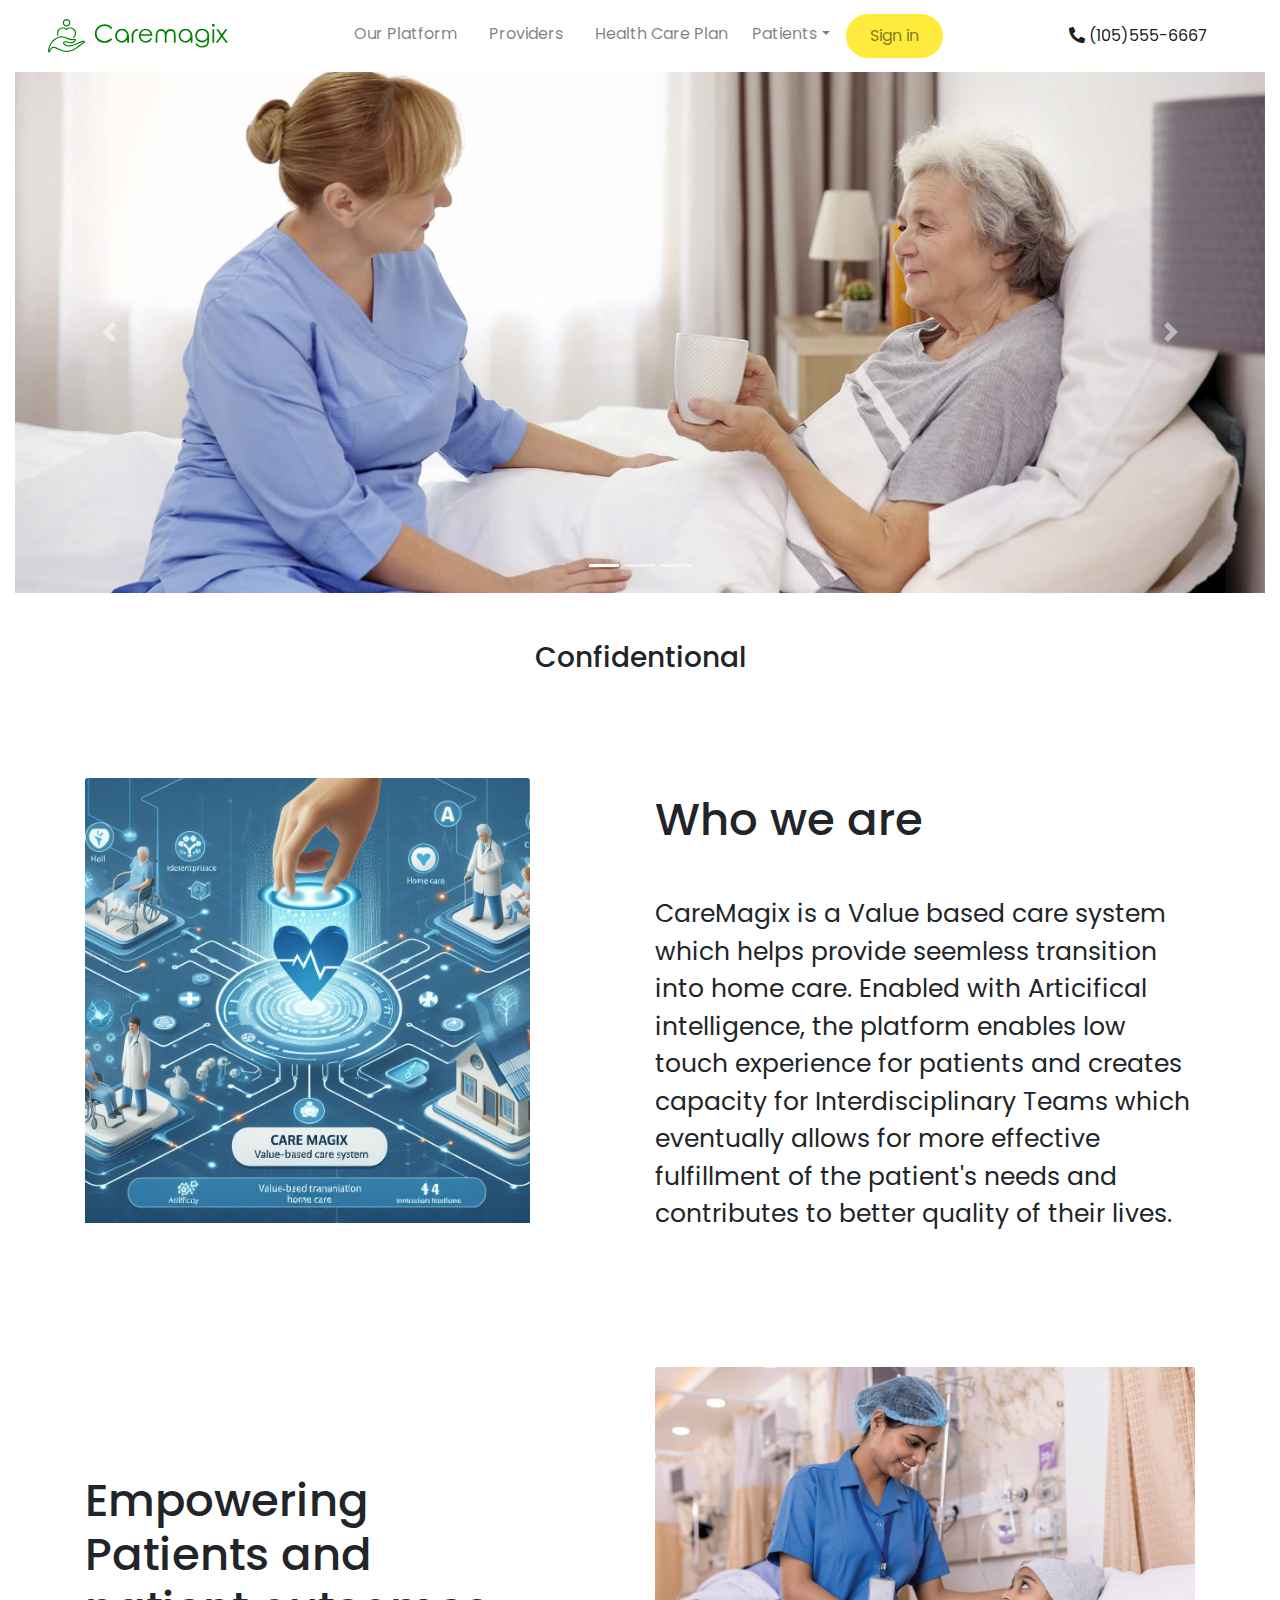
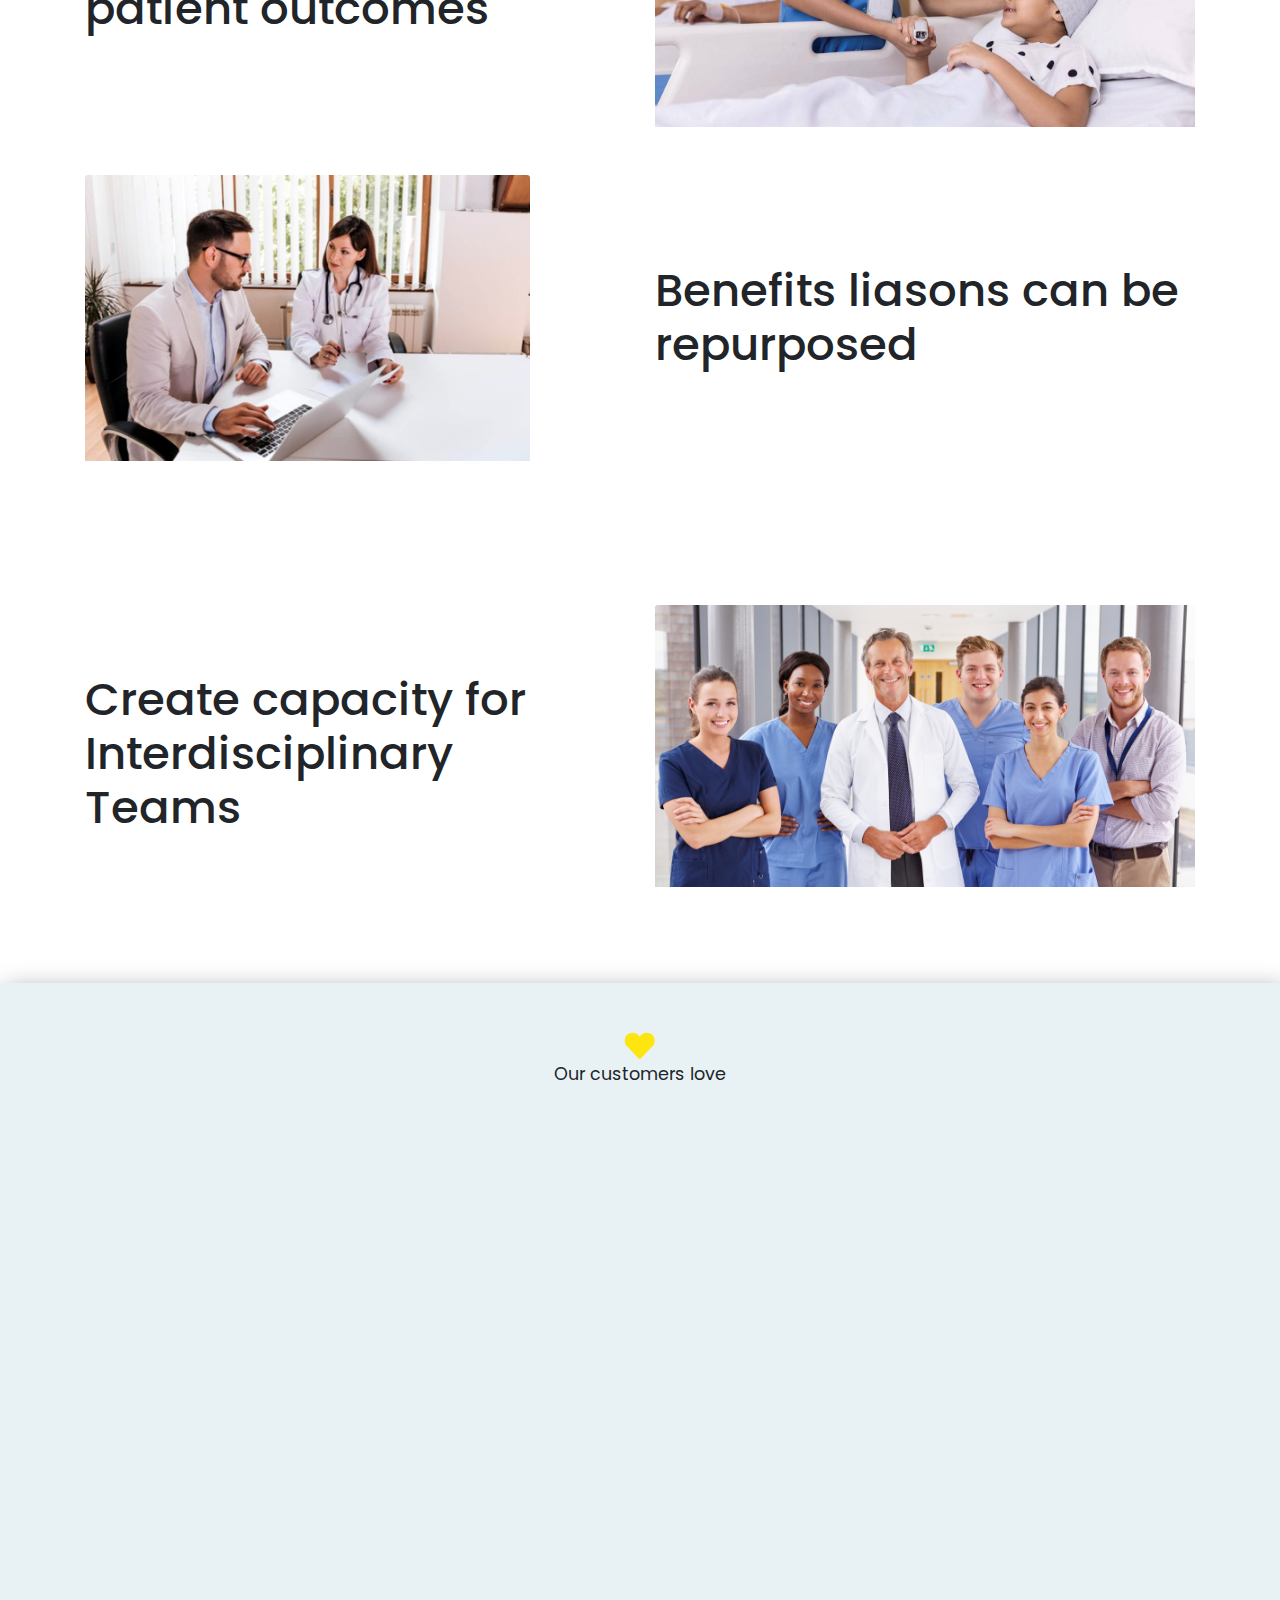
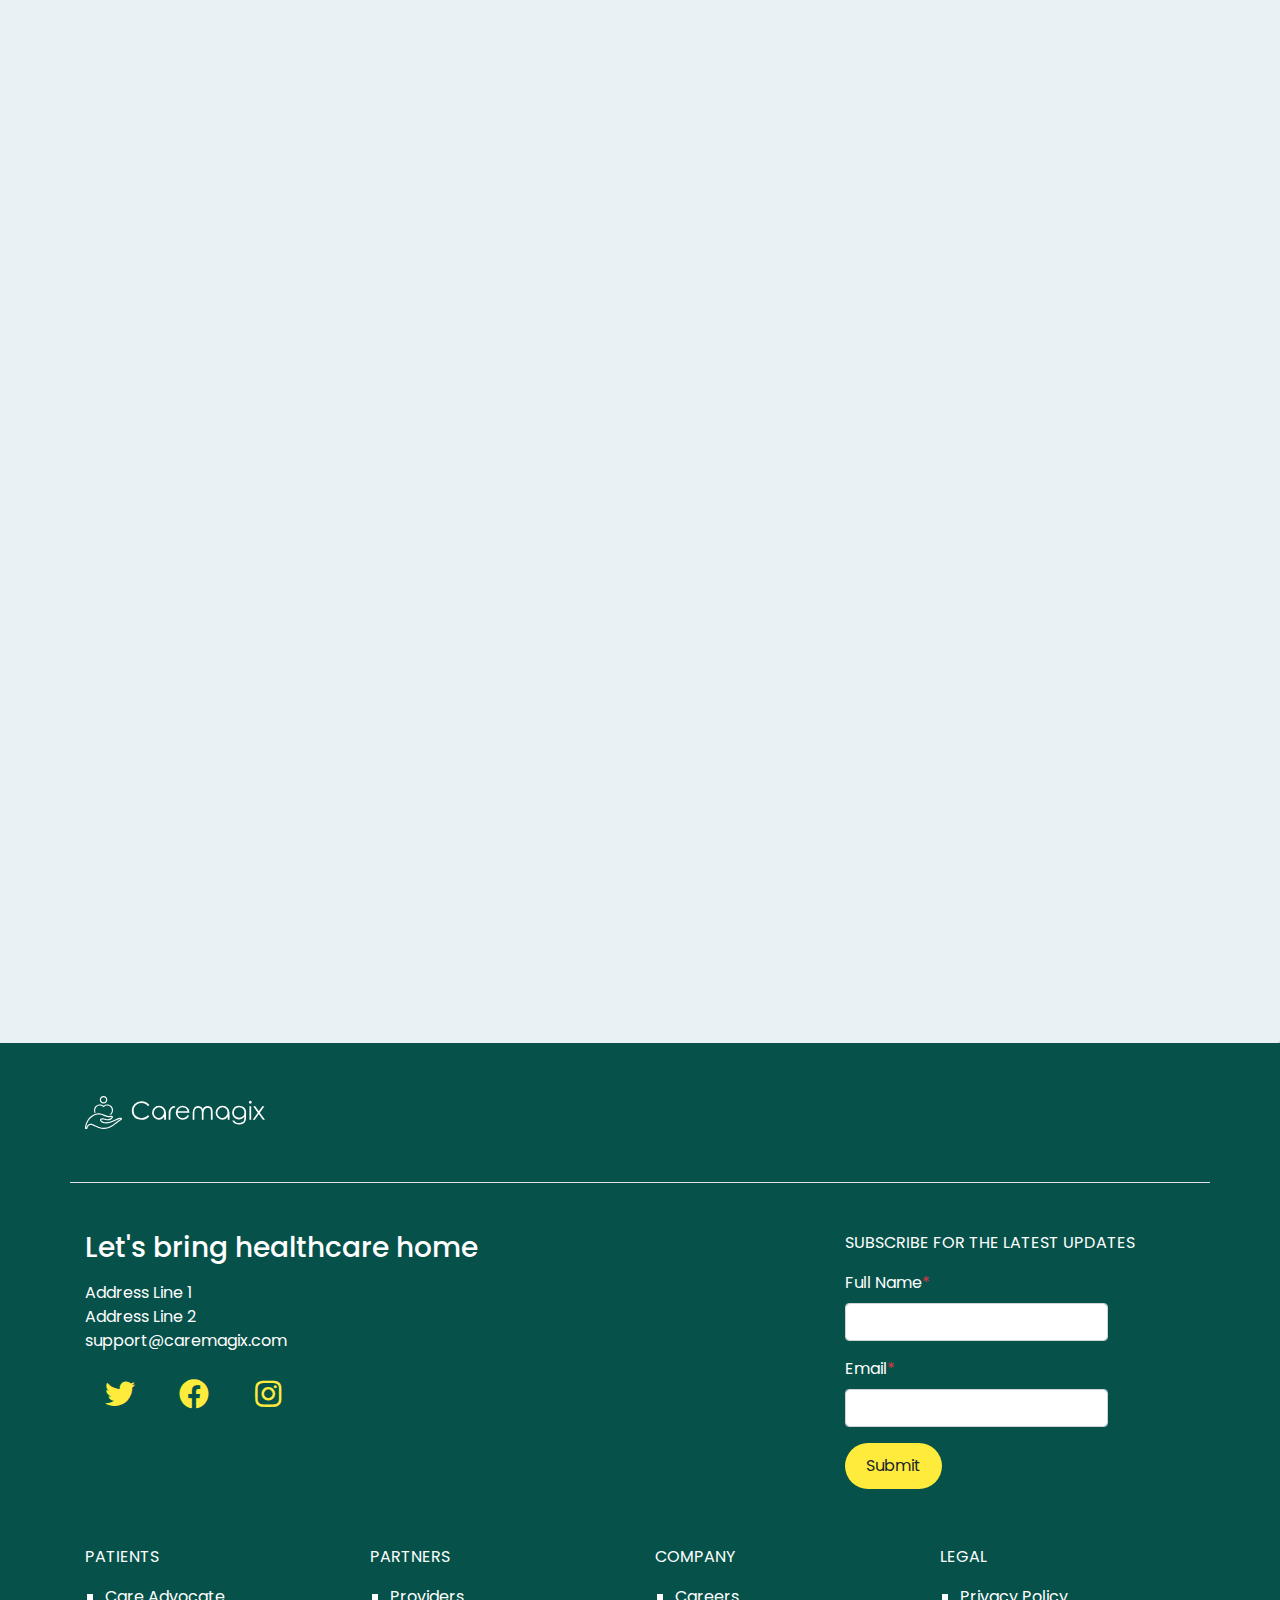
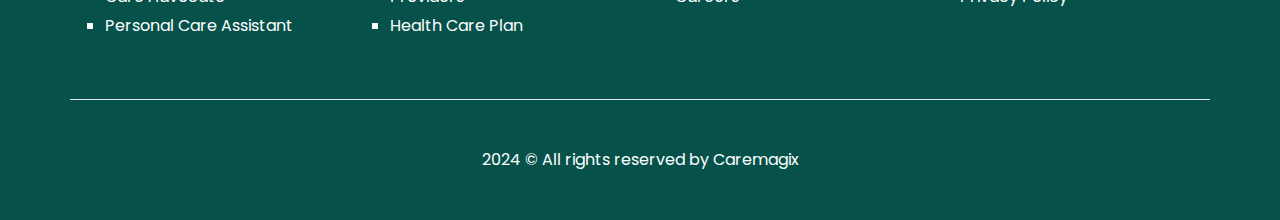
==== commit 0755d7dd: "client feedbcak changes 3" ====
--- a/index.html
+++ b/index.html
@@ -198,6 +198,15 @@
                 </div>
             </div>
         </div> -->
+        <div class="container-fluid my-5">
+            <div class="container">
+                <div class="row">
+                    <div class="col-12 text-center">
+                        <h3>Confidentional</h3>
+                    </div>
+                </div>
+            </div>
+        </div>
         <div class="container-fluid py-5">
             <div class="container">
                 <div class="row">
--- a/css/custom.css
+++ b/css/custom.css
@@ -513,6 +513,8 @@
   transition: all 1s
 }
 
+.personal-care h2 { font-weight: normal; }
+
 .fa-microphone-alt { cursor: pointer; }
 
 .start-now-wrap { background: url(../images/start-now-bg.jpg) no-repeat center center; background-size: cover; }
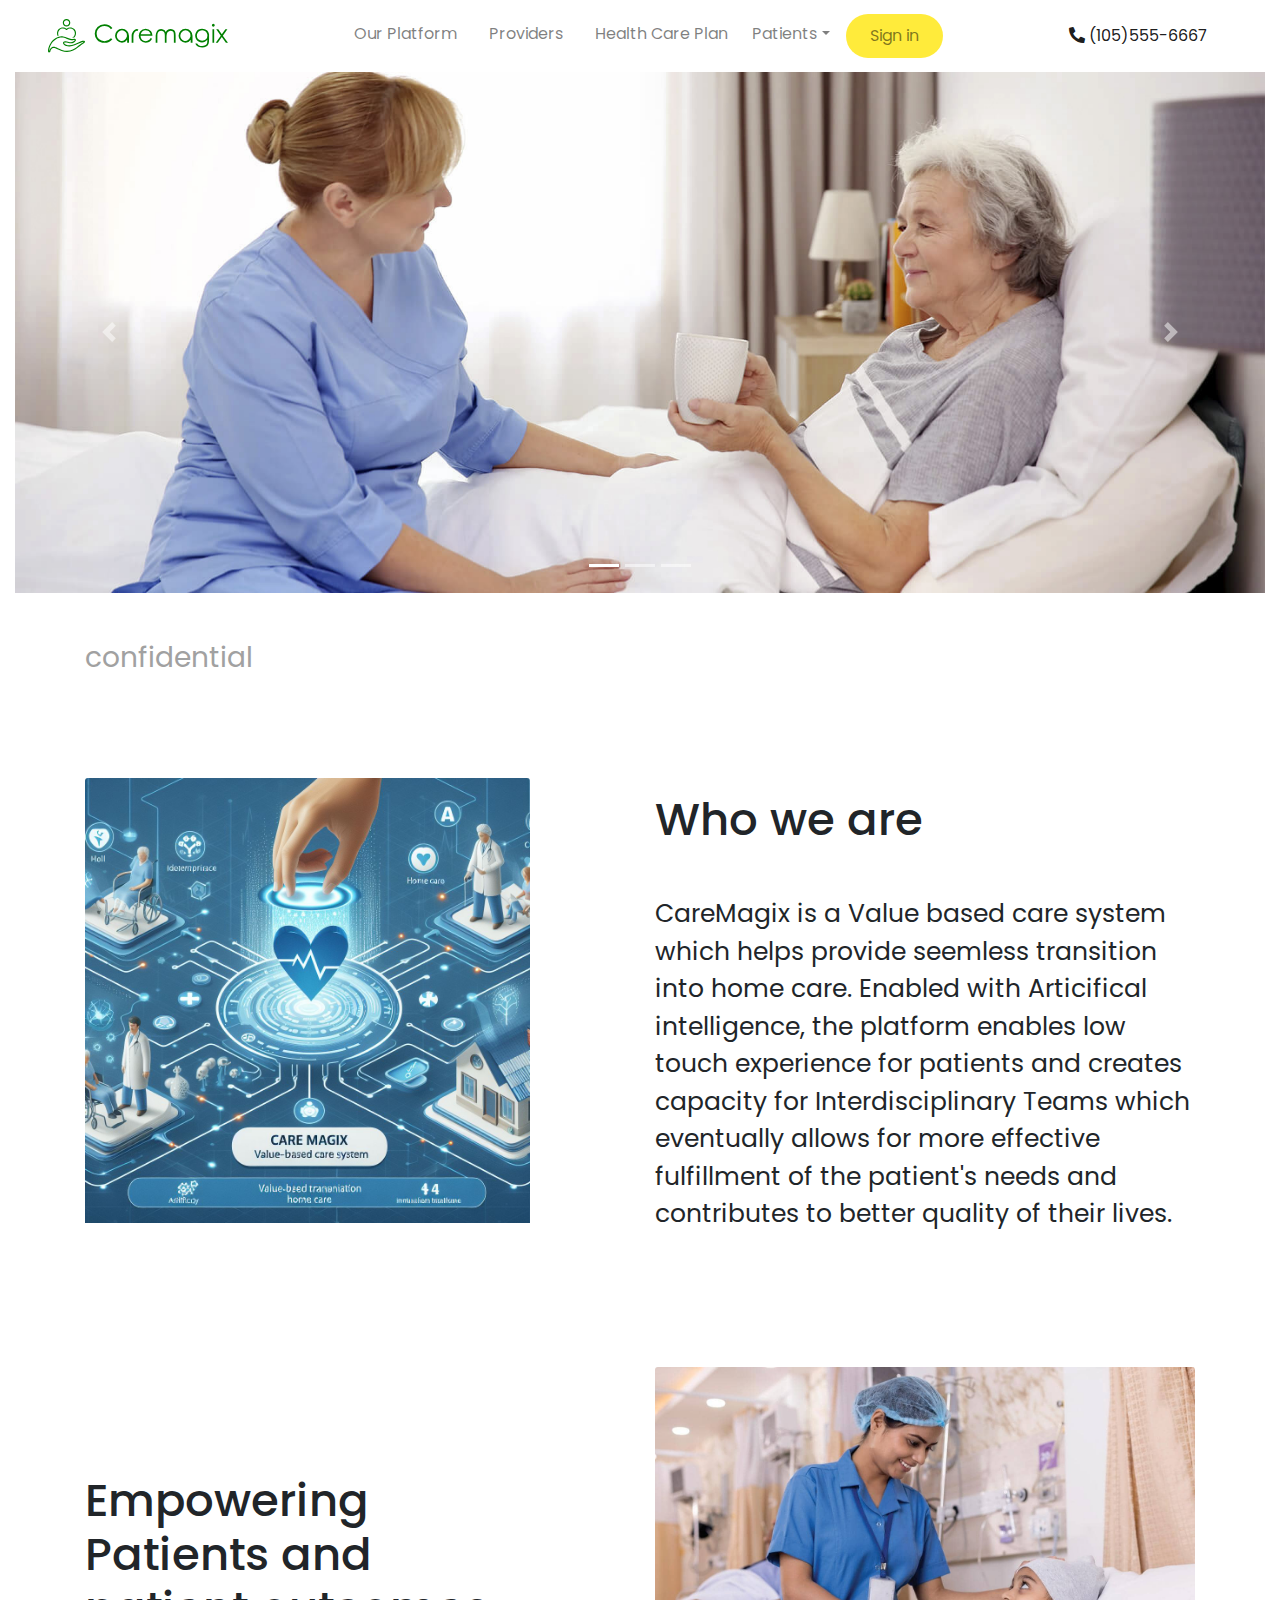
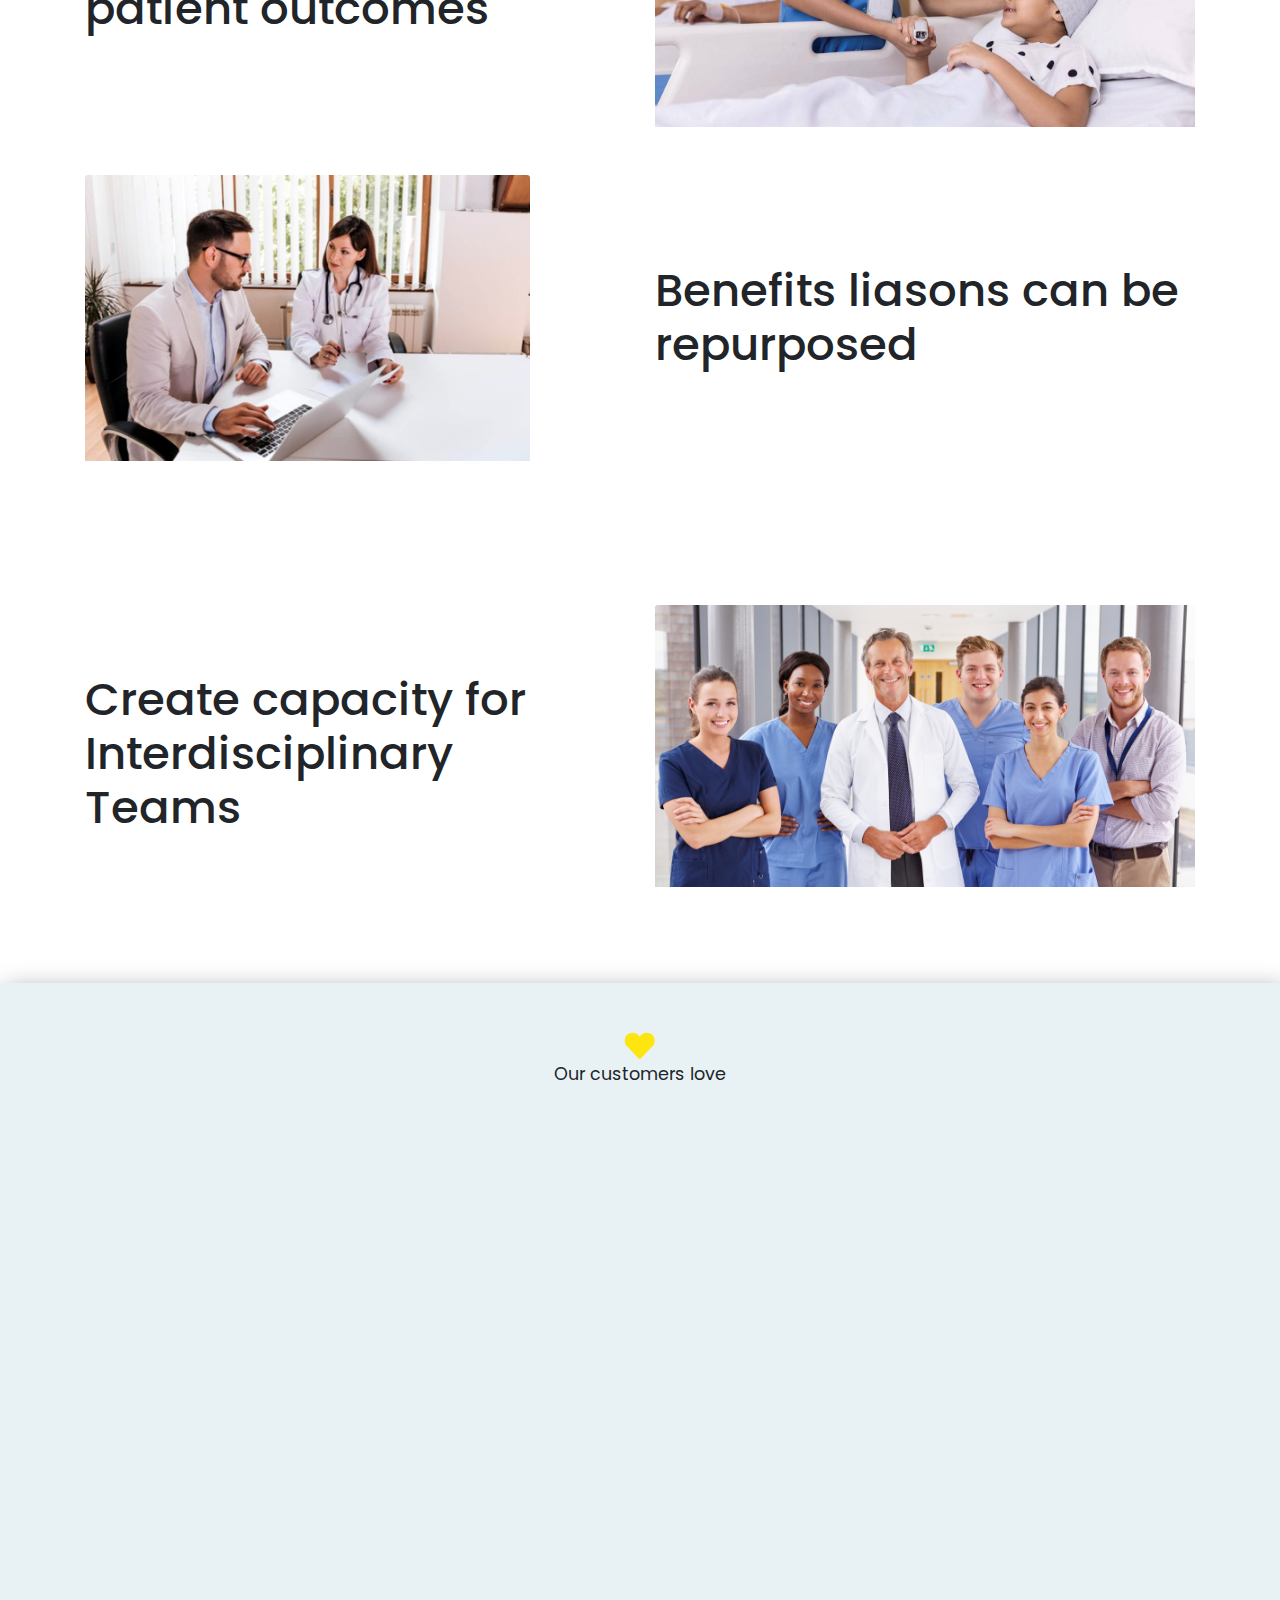
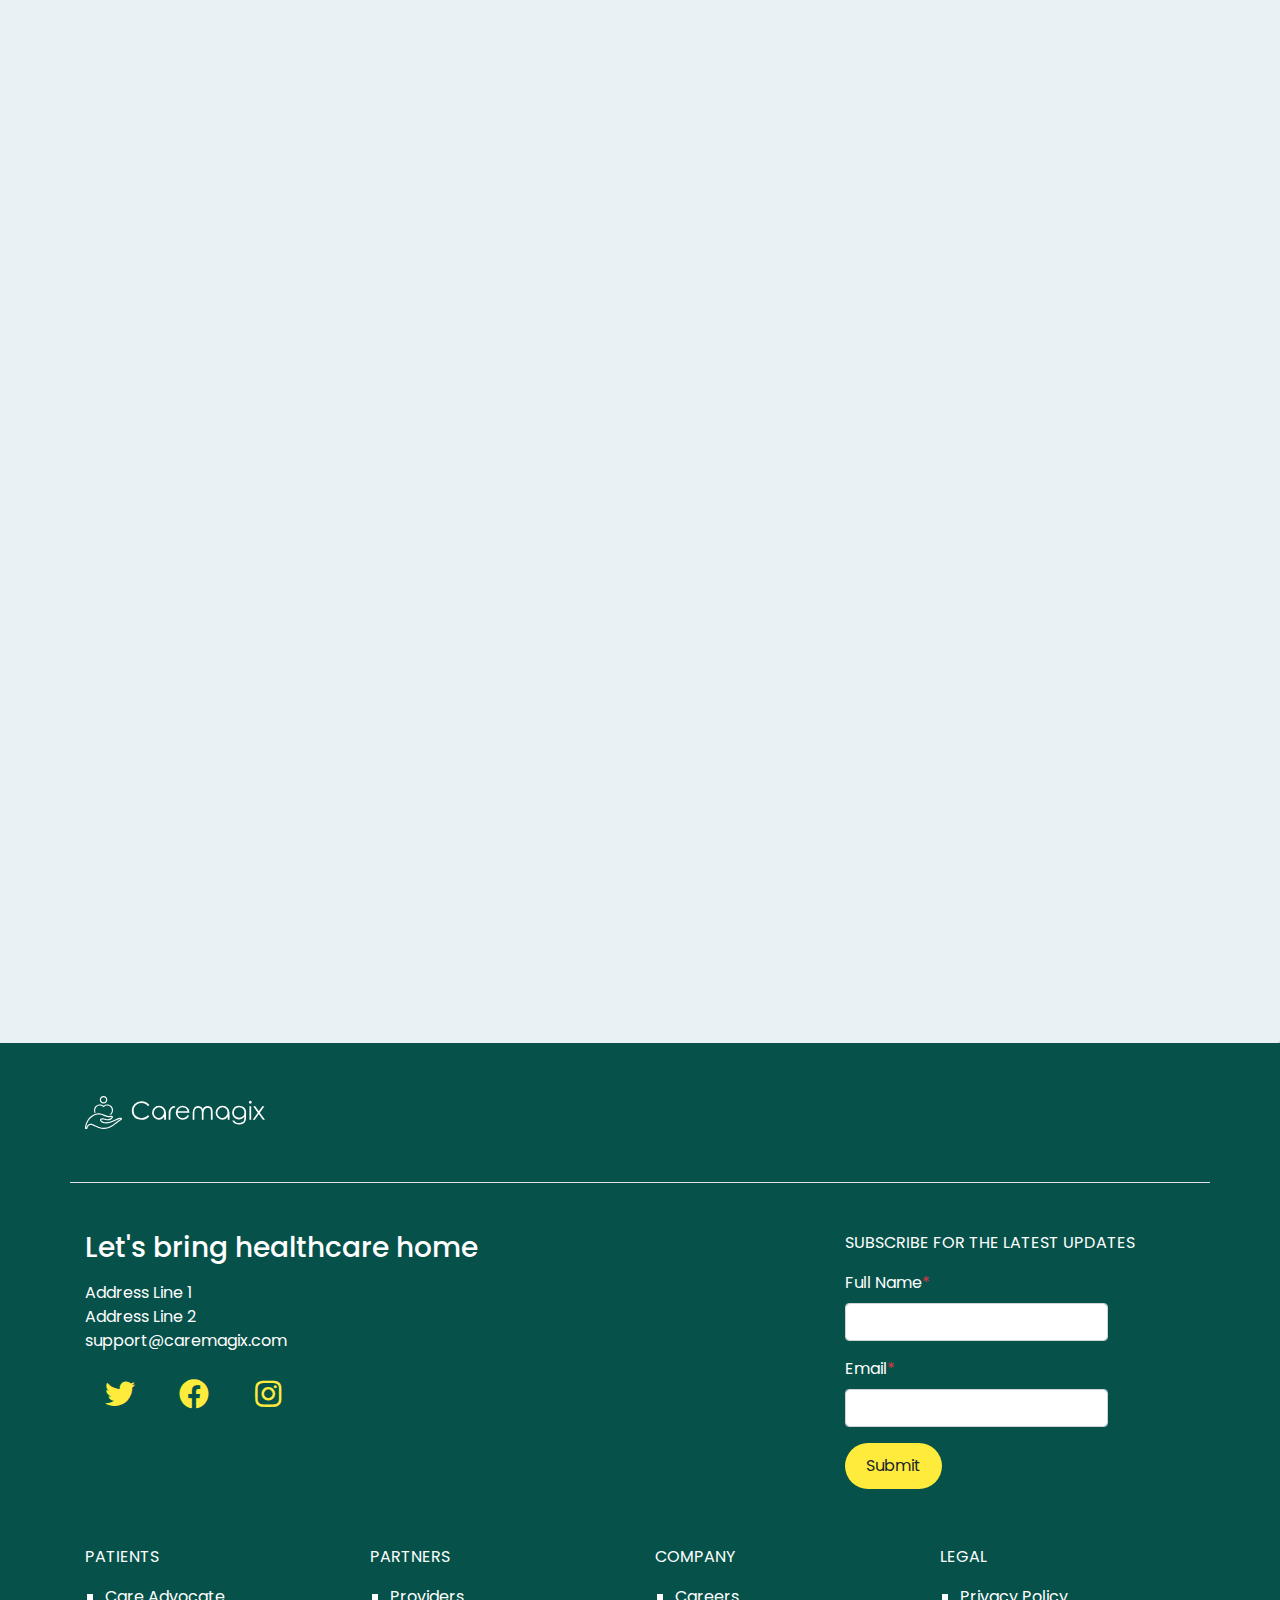
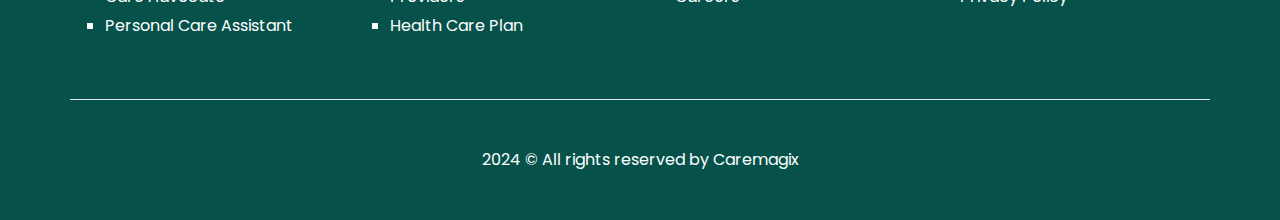
==== commit aac6a9cf: "client feedback changes 4" ====
--- a/index.html
+++ b/index.html
@@ -9,10 +9,9 @@
     <!-- Add Bootstrap CSS -->
     <link rel="stylesheet" href="https://stackpath.bootstrapcdn.com/bootstrap/4.5.2/css/bootstrap.min.css">
 
+    <link rel="stylesheet" href="https://cdnjs.cloudflare.com/ajax/libs/OwlCarousel2/2.3.4/assets/owl.carousel.min.css">
     <link rel="stylesheet"
-            href="https://cdnjs.cloudflare.com/ajax/libs/OwlCarousel2/2.3.4/assets/owl.carousel.min.css">
-    <link rel="stylesheet"
-            href="https://cdnjs.cloudflare.com/ajax/libs/OwlCarousel2/2.3.4/assets/owl.theme.default.css">
+        href="https://cdnjs.cloudflare.com/ajax/libs/OwlCarousel2/2.3.4/assets/owl.theme.default.css">
 
     <link rel="stylesheet" href="https://cdnjs.cloudflare.com/ajax/libs/font-awesome/5.15.3/css/all.min.css">
     <link rel="preconnect" href="https://fonts.googleapis.com">
@@ -26,10 +25,31 @@
 <body>
     <header>
         <nav class="navbar navbar-expand-lg navbar-light px-5">
-            <!-- <a class="navbar-brand" href="/">Caremagix</a> -->
-            <!-- <a class="navbar-brand" href="/"><img src="images/caremagix-logo.png" width="150" alt="" /></a> -->
             <a class="navbar-brand" href="/">
-                <svg width="180" fill="green" viewBox="0 0 369.9130434782609 68.965792093766" class="looka-1j8o68f"><defs id="SvgjsDefs1011"></defs><g id="SvgjsG1012" featurekey="S6ay6y-0" transform="matrix(0.5944697416259555,0,0,0.5944697416259555,0.0002290399318856106,-3.5668184497557327)" fill="#ffffff"><title xmlns="http://www.w3.org/2000/svg">Modern Business 6 expandlines</title><path xmlns="http://www.w3.org/2000/svg" d="M64,32c7.2,0,13-5.8,13-13S71.2,6,64,6c-7.2,0-13,5.8-13,13c0,0,0,0,0,0C51,26.2,56.8,32,64,32z M64,10c5,0,9,4,9,9  s-4,9-9,9s-9-4-9-9c0,0,0,0,0,0C55,14,59,10,64,10z"></path><path xmlns="http://www.w3.org/2000/svg" d="M36.8,63.2c-3.3-6.4-2.1-14.2,2.9-19.4c6.1-6.3,16.1-6.5,22.4-0.4c0.1,0.1,0.3,0.3,0.4,0.4c0.8,0.8,2.1,0.8,2.9,0  c6.1-6.3,16.1-6.5,22.4-0.4c0.1,0.1,0.3,0.3,0.4,0.4c6.3,6.6,6.3,16.9,0,23.5l-4.2,4.3c0.7,0,1.4-0.1,2-0.3c1.5-0.5,3.1-0.8,4.7-0.9  l0.3-0.3c7.8-8.1,7.8-21,0-29.1C83.8,33.5,72,32.9,64,39.7c-8-6.8-19.8-6.2-27.1,1.3c-6,6.2-7.6,15.5-3.9,23.4  C34.3,64,35.5,63.6,36.8,63.2z"></path><path xmlns="http://www.w3.org/2000/svg" d="M127.7,83.5c-1.1-2.6-6.7-2.3-7-2.3c-1.9,0.3-6,0.8-14.1,4.8C96.5,91,85.7,96,74,96.9c-6.5,0.6-14.4-1.9-17.6-6.3  c-0.7-0.8-0.8-2.2-0.5-2.5c0.8-1,5.6-1.6,15.3,0.9c13.2,3.7,20.1-2.9,20.9-3.8c2.5-2.3,5.7-5.8,4-8.7c-1.5-2.6-5.6-2.4-8.9-1.4  c-3.4,1-7.1,0.3-10.2-0.6c-3.4-0.9-6.7-2.2-10-3.4c-4.7-2-9.6-3.5-14.6-4.5c-8.5-1.6-17.1,0.2-25.6,5.2c-6.9,4-12.8,9.6-17.2,16.3  c-8.9,13.8-10,24.3-9.5,30.6c0.1,1.6,1.2,2.8,2.7,3.2c1.6,0.4,3.2-0.3,4.1-1.6c0.7-0.9,1.1-1.9,1.3-3c0-0.2,0.1-0.5,0.2-0.8  c0.9-3.8,3.3-7.1,6.6-9.2l0.3-0.1c4.4-2.4,8.5-0.7,17.3,3.4c3.7,1.8,8.4,3.9,14.1,6.1c26,8.9,44.2-2,55.6-10.9  c9.5-7.4,20.4-14.8,20.4-14.8C124.5,89.8,129.2,86.9,127.7,83.5z M120.6,87.5c-0.1,0.1-11.1,7.5-20.7,15  c-10.7,8.4-27.7,18.5-51.8,10.3c-5.5-2.1-9.9-4.1-13.8-5.9c-8.8-4.1-14.6-6.8-20.9-3.3l-0.1,0c-0.1,0-0.2,0.1-0.3,0.1  c-4.2,2.7-7.2,6.9-8.4,11.7c-0.1,0.6-0.3,1.3-0.5,1.9c-0.3-5.8,1.1-15,8.9-27.2c4-6.2,9.5-11.3,15.9-15c5.3-3.3,11.3-5.1,17.6-5.2  c1.8,0,3.6,0.2,5.3,0.5c4.8,1,9.4,2.5,13.9,4.4c3.3,1.3,6.8,2.6,10.4,3.6c3.5,1,8,1.9,12.4,0.6c1.3-0.5,2.7-0.6,4.1-0.4  c-0.2,0.5-0.9,1.7-3.2,3.8c0,0-0.1,0.1-0.1,0.1c-0.2,0.2-5.6,5.9-17,2.7c-10.5-2.7-17.1-2.6-19.5,0.5c-1.4,1.8-1.3,4.2,0.3,7.1  c0.1,0.1,4.7,8.8,21.3,8.2c12.4-1,23.6-6.1,34-11.3c7.6-3.8,11-4.2,12.9-4.5c0.8-0.1,1.7-0.2,2.5-0.1  C122.8,86,121.7,86.8,120.6,87.5L120.6,87.5z"></path></g><g id="SvgjsG1013" featurekey="j5pGhi-0" transform="matrix(2.560820016550997,0,0,2.560820016550997,93.224431041536,-1.0781079386497883)" fill="#ffffff"><path d="M15.244 7.715 l-1.1523 0.85938 q-0.9375 -1.23046875 -2.260742188 -1.860351563 t-2.9053 -0.62988 q-1.73828125 0 -3.212890625 0.830078125 t-2.29 2.2314 t-0.81543 3.1592 q0 2.646484375 1.81640625 4.262695313 t4.5801 1.6162 q3.046875 0 5.087890625 -2.3828125 l1.1523 0.86914 q-1.083984375 1.376953125 -2.705078125 2.12890625 t-3.6133 0.75195 q-3.80859375 0 -6.005859375 -2.529296875 q-1.8359375 -2.138671875 -1.8359375 -4.84375 q0 -3.173828125 2.231445313 -5.3515625 t5.5811 -2.1777 q2.03125 0 3.666992188 0.8056640625 t2.6807 2.2607 z M22.968753125 8.203 q2.470703125 0 4.1015625 1.787109375 q1.50390625 1.630859375 1.50390625 3.876953125 q0.01953125 5.546875 0 5.634765625 l-1.4551 0 l0 -2.4316 q-1.142578125 2.12890625 -4.150390625 2.3828125 q-2.4609375 0 -4.018554688 -1.674804688 t-1.5576 -3.9111 q0 -2.2265625 1.474609375 -3.8671875 q1.630859375 -1.796875 4.1015625 -1.796875 z M22.968753125 9.551 q-1.708984375 0 -2.939453125 1.26953125 t-1.2305 3.0664 q0 1.162109375 0.6298828125 2.236328125 t2.1338 1.8164 q3.76953125 0.83984375 5.361328125 -3.427734375 q0.087890625 -1.3671875 -0.29296875 -2.6171875 q-0.2734375 -0.56640625 -0.751953125 -1.07421875 q-1.201171875 -1.26953125 -2.91015625 -1.26953125 z M30.722696875 14.541 l0 -1.2891 q0.15625 -0.966796875 0.44921875 -1.572265625 q0.68359375 -1.6796875 1.8359375 -2.4609375 t1.9141 -0.78125 q0.56640625 0 1.2109375 0.37109375 l-0.71289 1.1523 q-0.908203125 -0.33203125 -1.801757813 0.537109375 t-1.2354 1.8945 q-0.25390625 0.908203125 -0.25390625 3.408203125 l0 3.623 l-1.4063 0 l0 -4.8828 z M45.95715625 15.6348 l1.1523 0.61523 q-0.556640625 1.123046875 -1.30859375 1.806640625 t-1.6895 1.04 t-2.1191 0.35645 q-2.6171875 0 -4.091796875 -1.713867188 t-1.4746 -3.8721 q0 -2.041015625 1.25 -3.6328125 q1.58203125 -2.03125 4.248046875 -2.03125 q2.724609375 0 4.365234375 2.080078125 q1.162109375 1.46484375 1.171875 3.65234375 l-9.6191 0 q0.0390625 1.875 1.19140625 3.071289063 t2.8418 1.1963 q0.8203125 0 1.591796875 -0.2880859375 t1.3135 -0.75684 t1.1768 -1.5234 z M45.95715625 12.7539 q-0.2734375 -1.103515625 -0.80078125 -1.762695313 t-1.3965 -1.0645 t-1.8262 -0.40527 q-1.572265625 0 -2.705078125 1.015625 q-0.8203125 0.7421875 -1.240234375 2.216796875 l7.9688 0 z M50.00979375 15.293 l0 -1.709 q0.17578125 -2.1875 0.91796875 -3.203125 q0.615234375 -0.927734375 1.611328125 -1.474609375 q0.654296875 -0.419921875 1.865234375 -0.44921875 q0.78125 0 1.58203125 0.29296875 t1.2402 0.78125 t0.88867 1.4648 q0.244140625 -0.625 1.025390625 -1.46484375 q0.380859375 -0.322265625 0.986328125 -0.634765625 q0.41015625 -0.263671875 1.904296875 -0.439453125 q1.11328125 0 2.138671875 0.556640625 t1.4404 1.5674 t0.41504 3.0127 l0 5.8496 l-1.4063 0 l0 -5.8496 q0 -1.71875 -0.244140625 -2.36328125 t-0.83984 -1.04 t-1.4355 -0.39551 q-1.58203125 0.107421875 -2.705078125 1.533203125 q-0.439453125 0.60546875 -0.6640625 2.685546875 l0 5.4297 l-1.377 0 l0 -5.4883 q0 -1.93359375 -0.4296875 -2.631835938 t-1.0254 -1.1133 t-1.4844 -0.41504 q-0.95703125 0 -1.645507813 0.48828125 t-1.0791 1.46 t-0.3125 3.1592 l0 4.541 l-1.3672 0 l0 -4.1504 z M73.9746125 8.203 q2.470703125 0 4.1015625 1.787109375 q1.50390625 1.630859375 1.50390625 3.876953125 q0.01953125 5.546875 0 5.634765625 l-1.4551 0 l0 -2.4316 q-1.142578125 2.12890625 -4.150390625 2.3828125 q-2.4609375 0 -4.018554688 -1.674804688 t-1.5576 -3.9111 q0 -2.2265625 1.474609375 -3.8671875 q1.630859375 -1.796875 4.1015625 -1.796875 z M73.9746125 9.551 q-1.708984375 0 -2.939453125 1.26953125 t-1.2305 3.0664 q0 1.162109375 0.6298828125 2.236328125 t2.1338 1.8164 q3.76953125 0.83984375 5.361328125 -3.427734375 q0.087890625 -1.3671875 -0.29296875 -2.6171875 q-0.2734375 -0.56640625 -0.751953125 -1.07421875 q-1.201171875 -1.26953125 -2.91015625 -1.26953125 z M92.87065625 17.0117 q0 2.255859375 -0.400390625 3.30078125 q-0.537109375 1.474609375 -1.879882813 2.270507813 t-3.2178 0.7959 q-1.38671875 0 -2.48046875 -0.390625 t-1.7871 -1.0449 t-1.2695 -1.9141 l1.4941 0 q0.615234375 1.064453125 1.577148438 1.572265625 t2.3975 0.50781 q1.40625 0 2.377929688 -0.52734375 t1.3818 -1.3184 t0.41016 -2.5684 l0 -0.54688 q-0.771484375 0.986328125 -1.899414063 1.513671875 t-2.3779 0.52734 q-1.474609375 0 -2.778320313 -0.732421875 t-2.0117 -1.9775 t-0.70801 -2.7295 t0.7373 -2.7686 t2.0459 -2.0313 t2.7441 -0.74707 q1.2109375 0 2.197265625 0.37109375 q0.830078125 0.302734375 1.962890625 1.162109375 q0.95703125 0.791015625 1.50390625 3.017578125 q-0.01953125 0.29296875 -0.01953125 4.2578125 z M87.40235625 9.531 q-1.171875 0 -2.172851563 0.56640625 t-1.5723 1.5625 t-0.57129 2.1582 q0 1.767578125 1.181640625 2.919921875 t3.0566 1.1523 q1.9140625 0 3.06640625 -1.142578125 t1.1523 -3.0078 q0 -1.2109375 -0.5322265625 -2.158203125 t-1.5039 -1.499 t-2.1045 -0.55176 z M96.279278125 4.3260000000000005 q0.46875 0 0.8056640625 0.33203125 t0.33691 0.80078 t-0.33691 0.80566 t-0.80566 0.33691 t-0.80078 -0.33691 t-0.33203 -0.80566 t0.33203 -0.80078 t0.80078 -0.33203 z M95.595678125 8.73 l1.377 0 l0 10.713 l-1.377 0 l0 -10.713 z M98.613285625 8.73 l1.6504 0 l2.832 3.9746 l2.8418 -3.9746 l1.6504 0 l-3.6719 5.0879 l4.1309 5.625 l-1.6699 0 l-3.2813 -4.502 l-3.2324 4.502 l-1.6406 0 l4.0527 -5.625 z"></path></g></svg>            </a>
+                <svg width="180" fill="green" viewBox="0 0 369.9130434782609 68.965792093766" class="looka-1j8o68f">
+                    <defs id="SvgjsDefs1011"></defs>
+                    <g id="SvgjsG1012" featurekey="S6ay6y-0"
+                        transform="matrix(0.5944697416259555,0,0,0.5944697416259555,0.0002290399318856106,-3.5668184497557327)"
+                        fill="#ffffff">
+                        <title xmlns="http://www.w3.org/2000/svg">Modern Business 6 expandlines</title>
+                        <path xmlns="http://www.w3.org/2000/svg"
+                            d="M64,32c7.2,0,13-5.8,13-13S71.2,6,64,6c-7.2,0-13,5.8-13,13c0,0,0,0,0,0C51,26.2,56.8,32,64,32z M64,10c5,0,9,4,9,9  s-4,9-9,9s-9-4-9-9c0,0,0,0,0,0C55,14,59,10,64,10z">
+                        </path>
+                        <path xmlns="http://www.w3.org/2000/svg"
+                            d="M36.8,63.2c-3.3-6.4-2.1-14.2,2.9-19.4c6.1-6.3,16.1-6.5,22.4-0.4c0.1,0.1,0.3,0.3,0.4,0.4c0.8,0.8,2.1,0.8,2.9,0  c6.1-6.3,16.1-6.5,22.4-0.4c0.1,0.1,0.3,0.3,0.4,0.4c6.3,6.6,6.3,16.9,0,23.5l-4.2,4.3c0.7,0,1.4-0.1,2-0.3c1.5-0.5,3.1-0.8,4.7-0.9  l0.3-0.3c7.8-8.1,7.8-21,0-29.1C83.8,33.5,72,32.9,64,39.7c-8-6.8-19.8-6.2-27.1,1.3c-6,6.2-7.6,15.5-3.9,23.4  C34.3,64,35.5,63.6,36.8,63.2z">
+                        </path>
+                        <path xmlns="http://www.w3.org/2000/svg"
+                            d="M127.7,83.5c-1.1-2.6-6.7-2.3-7-2.3c-1.9,0.3-6,0.8-14.1,4.8C96.5,91,85.7,96,74,96.9c-6.5,0.6-14.4-1.9-17.6-6.3  c-0.7-0.8-0.8-2.2-0.5-2.5c0.8-1,5.6-1.6,15.3,0.9c13.2,3.7,20.1-2.9,20.9-3.8c2.5-2.3,5.7-5.8,4-8.7c-1.5-2.6-5.6-2.4-8.9-1.4  c-3.4,1-7.1,0.3-10.2-0.6c-3.4-0.9-6.7-2.2-10-3.4c-4.7-2-9.6-3.5-14.6-4.5c-8.5-1.6-17.1,0.2-25.6,5.2c-6.9,4-12.8,9.6-17.2,16.3  c-8.9,13.8-10,24.3-9.5,30.6c0.1,1.6,1.2,2.8,2.7,3.2c1.6,0.4,3.2-0.3,4.1-1.6c0.7-0.9,1.1-1.9,1.3-3c0-0.2,0.1-0.5,0.2-0.8  c0.9-3.8,3.3-7.1,6.6-9.2l0.3-0.1c4.4-2.4,8.5-0.7,17.3,3.4c3.7,1.8,8.4,3.9,14.1,6.1c26,8.9,44.2-2,55.6-10.9  c9.5-7.4,20.4-14.8,20.4-14.8C124.5,89.8,129.2,86.9,127.7,83.5z M120.6,87.5c-0.1,0.1-11.1,7.5-20.7,15  c-10.7,8.4-27.7,18.5-51.8,10.3c-5.5-2.1-9.9-4.1-13.8-5.9c-8.8-4.1-14.6-6.8-20.9-3.3l-0.1,0c-0.1,0-0.2,0.1-0.3,0.1  c-4.2,2.7-7.2,6.9-8.4,11.7c-0.1,0.6-0.3,1.3-0.5,1.9c-0.3-5.8,1.1-15,8.9-27.2c4-6.2,9.5-11.3,15.9-15c5.3-3.3,11.3-5.1,17.6-5.2  c1.8,0,3.6,0.2,5.3,0.5c4.8,1,9.4,2.5,13.9,4.4c3.3,1.3,6.8,2.6,10.4,3.6c3.5,1,8,1.9,12.4,0.6c1.3-0.5,2.7-0.6,4.1-0.4  c-0.2,0.5-0.9,1.7-3.2,3.8c0,0-0.1,0.1-0.1,0.1c-0.2,0.2-5.6,5.9-17,2.7c-10.5-2.7-17.1-2.6-19.5,0.5c-1.4,1.8-1.3,4.2,0.3,7.1  c0.1,0.1,4.7,8.8,21.3,8.2c12.4-1,23.6-6.1,34-11.3c7.6-3.8,11-4.2,12.9-4.5c0.8-0.1,1.7-0.2,2.5-0.1  C122.8,86,121.7,86.8,120.6,87.5L120.6,87.5z">
+                        </path>
+                    </g>
+                    <g id="SvgjsG1013" featurekey="j5pGhi-0"
+                        transform="matrix(2.560820016550997,0,0,2.560820016550997,93.224431041536,-1.0781079386497883)"
+                        fill="#ffffff">
+                        <path
+                            d="M15.244 7.715 l-1.1523 0.85938 q-0.9375 -1.23046875 -2.260742188 -1.860351563 t-2.9053 -0.62988 q-1.73828125 0 -3.212890625 0.830078125 t-2.29 2.2314 t-0.81543 3.1592 q0 2.646484375 1.81640625 4.262695313 t4.5801 1.6162 q3.046875 0 5.087890625 -2.3828125 l1.1523 0.86914 q-1.083984375 1.376953125 -2.705078125 2.12890625 t-3.6133 0.75195 q-3.80859375 0 -6.005859375 -2.529296875 q-1.8359375 -2.138671875 -1.8359375 -4.84375 q0 -3.173828125 2.231445313 -5.3515625 t5.5811 -2.1777 q2.03125 0 3.666992188 0.8056640625 t2.6807 2.2607 z M22.968753125 8.203 q2.470703125 0 4.1015625 1.787109375 q1.50390625 1.630859375 1.50390625 3.876953125 q0.01953125 5.546875 0 5.634765625 l-1.4551 0 l0 -2.4316 q-1.142578125 2.12890625 -4.150390625 2.3828125 q-2.4609375 0 -4.018554688 -1.674804688 t-1.5576 -3.9111 q0 -2.2265625 1.474609375 -3.8671875 q1.630859375 -1.796875 4.1015625 -1.796875 z M22.968753125 9.551 q-1.708984375 0 -2.939453125 1.26953125 t-1.2305 3.0664 q0 1.162109375 0.6298828125 2.236328125 t2.1338 1.8164 q3.76953125 0.83984375 5.361328125 -3.427734375 q0.087890625 -1.3671875 -0.29296875 -2.6171875 q-0.2734375 -0.56640625 -0.751953125 -1.07421875 q-1.201171875 -1.26953125 -2.91015625 -1.26953125 z M30.722696875 14.541 l0 -1.2891 q0.15625 -0.966796875 0.44921875 -1.572265625 q0.68359375 -1.6796875 1.8359375 -2.4609375 t1.9141 -0.78125 q0.56640625 0 1.2109375 0.37109375 l-0.71289 1.1523 q-0.908203125 -0.33203125 -1.801757813 0.537109375 t-1.2354 1.8945 q-0.25390625 0.908203125 -0.25390625 3.408203125 l0 3.623 l-1.4063 0 l0 -4.8828 z M45.95715625 15.6348 l1.1523 0.61523 q-0.556640625 1.123046875 -1.30859375 1.806640625 t-1.6895 1.04 t-2.1191 0.35645 q-2.6171875 0 -4.091796875 -1.713867188 t-1.4746 -3.8721 q0 -2.041015625 1.25 -3.6328125 q1.58203125 -2.03125 4.248046875 -2.03125 q2.724609375 0 4.365234375 2.080078125 q1.162109375 1.46484375 1.171875 3.65234375 l-9.6191 0 q0.0390625 1.875 1.19140625 3.071289063 t2.8418 1.1963 q0.8203125 0 1.591796875 -0.2880859375 t1.3135 -0.75684 t1.1768 -1.5234 z M45.95715625 12.7539 q-0.2734375 -1.103515625 -0.80078125 -1.762695313 t-1.3965 -1.0645 t-1.8262 -0.40527 q-1.572265625 0 -2.705078125 1.015625 q-0.8203125 0.7421875 -1.240234375 2.216796875 l7.9688 0 z M50.00979375 15.293 l0 -1.709 q0.17578125 -2.1875 0.91796875 -3.203125 q0.615234375 -0.927734375 1.611328125 -1.474609375 q0.654296875 -0.419921875 1.865234375 -0.44921875 q0.78125 0 1.58203125 0.29296875 t1.2402 0.78125 t0.88867 1.4648 q0.244140625 -0.625 1.025390625 -1.46484375 q0.380859375 -0.322265625 0.986328125 -0.634765625 q0.41015625 -0.263671875 1.904296875 -0.439453125 q1.11328125 0 2.138671875 0.556640625 t1.4404 1.5674 t0.41504 3.0127 l0 5.8496 l-1.4063 0 l0 -5.8496 q0 -1.71875 -0.244140625 -2.36328125 t-0.83984 -1.04 t-1.4355 -0.39551 q-1.58203125 0.107421875 -2.705078125 1.533203125 q-0.439453125 0.60546875 -0.6640625 2.685546875 l0 5.4297 l-1.377 0 l0 -5.4883 q0 -1.93359375 -0.4296875 -2.631835938 t-1.0254 -1.1133 t-1.4844 -0.41504 q-0.95703125 0 -1.645507813 0.48828125 t-1.0791 1.46 t-0.3125 3.1592 l0 4.541 l-1.3672 0 l0 -4.1504 z M73.9746125 8.203 q2.470703125 0 4.1015625 1.787109375 q1.50390625 1.630859375 1.50390625 3.876953125 q0.01953125 5.546875 0 5.634765625 l-1.4551 0 l0 -2.4316 q-1.142578125 2.12890625 -4.150390625 2.3828125 q-2.4609375 0 -4.018554688 -1.674804688 t-1.5576 -3.9111 q0 -2.2265625 1.474609375 -3.8671875 q1.630859375 -1.796875 4.1015625 -1.796875 z M73.9746125 9.551 q-1.708984375 0 -2.939453125 1.26953125 t-1.2305 3.0664 q0 1.162109375 0.6298828125 2.236328125 t2.1338 1.8164 q3.76953125 0.83984375 5.361328125 -3.427734375 q0.087890625 -1.3671875 -0.29296875 -2.6171875 q-0.2734375 -0.56640625 -0.751953125 -1.07421875 q-1.201171875 -1.26953125 -2.91015625 -1.26953125 z M92.87065625 17.0117 q0 2.255859375 -0.400390625 3.30078125 q-0.537109375 1.474609375 -1.879882813 2.270507813 t-3.2178 0.7959 q-1.38671875 0 -2.48046875 -0.390625 t-1.7871 -1.0449 t-1.2695 -1.9141 l1.4941 0 q0.615234375 1.064453125 1.577148438 1.572265625 t2.3975 0.50781 q1.40625 0 2.377929688 -0.52734375 t1.3818 -1.3184 t0.41016 -2.5684 l0 -0.54688 q-0.771484375 0.986328125 -1.899414063 1.513671875 t-2.3779 0.52734 q-1.474609375 0 -2.778320313 -0.732421875 t-2.0117 -1.9775 t-0.70801 -2.7295 t0.7373 -2.7686 t2.0459 -2.0313 t2.7441 -0.74707 q1.2109375 0 2.197265625 0.37109375 q0.830078125 0.302734375 1.962890625 1.162109375 q0.95703125 0.791015625 1.50390625 3.017578125 q-0.01953125 0.29296875 -0.01953125 4.2578125 z M87.40235625 9.531 q-1.171875 0 -2.172851563 0.56640625 t-1.5723 1.5625 t-0.57129 2.1582 q0 1.767578125 1.181640625 2.919921875 t3.0566 1.1523 q1.9140625 0 3.06640625 -1.142578125 t1.1523 -3.0078 q0 -1.2109375 -0.5322265625 -2.158203125 t-1.5039 -1.499 t-2.1045 -0.55176 z M96.279278125 4.3260000000000005 q0.46875 0 0.8056640625 0.33203125 t0.33691 0.80078 t-0.33691 0.80566 t-0.80566 0.33691 t-0.80078 -0.33691 t-0.33203 -0.80566 t0.33203 -0.80078 t0.80078 -0.33203 z M95.595678125 8.73 l1.377 0 l0 10.713 l-1.377 0 l0 -10.713 z M98.613285625 8.73 l1.6504 0 l2.832 3.9746 l2.8418 -3.9746 l1.6504 0 l-3.6719 5.0879 l4.1309 5.625 l-1.6699 0 l-3.2813 -4.502 l-3.2324 4.502 l-1.6406 0 l4.0527 -5.625 z">
+                        </path>
+                    </g>
+                </svg> </a>
             <button class="navbar-toggler" type="button" data-toggle="collapse" data-target="#navbarSupportedContent"
                 aria-controls="navbarSupportedContent" aria-expanded="false" aria-label="Toggle navigation">
                 <span class="navbar-toggler-icon"></span>
@@ -47,43 +67,20 @@
                         <a class="nav-link mx-2" href="health-care-plan.html">Health Care Plan</a>
                     </li>
                     <li class="nav-item dropdown">
-                        <a class="nav-link dropdown-toggle" href="patients.html" id="navbarDropdown" role="button" data-toggle="dropdown" aria-haspopup="true" aria-expanded="false">Patients</a>
+                        <a class="nav-link dropdown-toggle" href="patients.html" id="navbarDropdown" role="button"
+                            data-toggle="dropdown" aria-haspopup="true" aria-expanded="false">Patients</a>
                         <div class="dropdown-menu" aria-labelledby="navbarDropdown">
-                          <a class="dropdown-item" href="care-advocate.html">Care Advocate</a>
+                            <a class="dropdown-item" href="care-advocate.html">Care Advocate</a>
                             <a class="dropdown-item" href="personal-care-assistant.html">Personal Care Assistant</a>
                         </div>
                     </li>
-                    <!-- <li class="nav-item">
-                        <a class="nav-link mx-2" href="patients.html">Patients</a>
-                    </li> -->
-                    <!-- <li class="nav-item">
-                        <a class="nav-link mx-2" href="suppliers.html">Suppliers</a>
-                    </li> -->
                     <li class="nav-item">
                         <a class="nav-link mx-2 px-4 yellow-button" href="sign-in.html">Sign in</a>
                     </li>
-                    <!-- <li class="nav-item dropdown">
-              <a class="nav-link dropdown-toggle" href="#" id="navbarDropdown" role="button" data-toggle="dropdown" aria-haspopup="true" aria-expanded="false">
-                Dropdown
-              </a>
-              <div class="dropdown-menu" aria-labelledby="navbarDropdown">
-                <a class="dropdown-item" href="#">Action</a>
-                <a class="dropdown-item" href="#">Another action</a>
-                <div class="dropdown-divider"></div>
-                <a class="dropdown-item" href="#">Something else here</a>
-              </div>
-            </li> -->
-                    <!-- <li class="nav-item">
-              <a class="nav-link disabled" href="#" tabindex="-1" aria-disabled="true">Disabled</a>
-            </li> -->
                 </ul>
                 <span class="navbar-text">
                     <a class="nav-link mx-2" href="#"><i class="fas fa-phone-alt"></i> (105)555-6667</a>
                 </span>
-                <!-- <form class="form-inline my-2 my-lg-0">
-            <input class="form-control mr-sm-2" type="search" placeholder="Search" aria-label="Search">
-            <button class="btn btn-outline-success my-2 my-sm-0" type="submit">Search</button>
-          </form> -->
             </div>
         </nav>
     </header>
@@ -93,116 +90,40 @@
                 <div class="col-12">
                     <div id="carouselExampleCaptions" class="carousel slide mx-auto" data-ride="carousel">
                         <ol class="carousel-indicators">
-                        <li data-target="#carouselExampleCaptions" data-slide-to="0" class="active"></li>
-                        <li data-target="#carouselExampleCaptions" data-slide-to="1"></li>
-                        <li data-target="#carouselExampleCaptions" data-slide-to="2"></li>
+                            <li data-target="#carouselExampleCaptions" data-slide-to="0" class="active"></li>
+                            <li data-target="#carouselExampleCaptions" data-slide-to="1"></li>
+                            <li data-target="#carouselExampleCaptions" data-slide-to="2"></li>
                         </ol>
                         <div class="carousel-inner">
-                        <div class="carousel-item active">
-                            <img src="images/home-landscape.jpg" class="d-block w-100" alt="...">
-                            <!-- <div class="carousel-caption d-none d-md-block">
-                            <h5>First slide label</h5>
-                            <p>Nulla vitae elit libero, a pharetra augue mollis interdum.</p>
-                            </div> -->
-                        </div>
-                        <div class="carousel-item">
-                            <img src="images/home-landscape2.jpg" class="d-block w-100" alt="...">
-                            <!-- <div class="carousel-caption d-none d-md-block">
-                            <h5>Second slide label</h5>
-                            <p>Lorem ipsum dolor sit amet, consectetur adipiscing elit.</p>
-                            </div> -->
-                        </div>
-                        <div class="carousel-item">
-                            <img src="images/home-landscape3.jpg" class="d-block w-100" alt="...">
-                            <!-- <div class="carousel-caption d-none d-md-block">
-                            <h5>Third slide label</h5>
-                            <p>Praesent commodo cursus magna, vel scelerisque nisl consectetur.</p>
-                            </div> -->
-                        </div>
-                        </div>
-                        <a class="carousel-control-prev" href="#carouselExampleCaptions" role="button" data-slide="prev">
-                        <span class="carousel-control-prev-icon" aria-hidden="true"></span>
-                        <span class="sr-only">Previous</span>
+                            <div class="carousel-item active">
+                                <img src="images/home-landscape.jpg" class="d-block w-100" alt="...">
+                            </div>
+                            <div class="carousel-item">
+                                <img src="images/home-landscape2.jpg" class="d-block w-100" alt="...">
+                            </div>
+                            <div class="carousel-item">
+                                <img src="images/home-landscape3.jpg" class="d-block w-100" alt="...">
+                            </div>
+                        </div>
+                        <a class="carousel-control-prev" href="#carouselExampleCaptions" role="button"
+                            data-slide="prev">
+                            <span class="carousel-control-prev-icon" aria-hidden="true"></span>
+                            <span class="sr-only">Previous</span>
                         </a>
-                        <a class="carousel-control-next" href="#carouselExampleCaptions" role="button" data-slide="next">
-                        <span class="carousel-control-next-icon" aria-hidden="true"></span>
-                        <span class="sr-only">Next</span>
+                        <a class="carousel-control-next" href="#carouselExampleCaptions" role="button"
+                            data-slide="next">
+                            <span class="carousel-control-next-icon" aria-hidden="true"></span>
+                            <span class="sr-only">Next</span>
                         </a>
                     </div>
                 </div>
             </div>
         </div>
-        <!-- <div class="landing-banner bg-light p-5 rounded-corner-50 landing-page" style="margin-bottom: 150px;">
-            <div class="row">
-                <div class="col-md-6">
-                    <h1 class="mb-5">Lorem ipsum dolor sit amet</h1>
-                    <h2 class="mb-4">Lorem Ipsum is simply dummy text of the printing industry.</h2>
-                    <p class="mb-4">Lorem Ipsum has been the industry's standard dummy text ever since the 1500s, when an unknown printer took a galley of type and scrambled it to make a type specimen book.
-                    </p>
-                    <a href="#" class="learn-more">
-                    <div class="circle">
-                      <span class="icon arrow"></span>
-                    </div>
-                    <p class="button-text">Learn More</p>
-                </a>
-                    <a class="btn yellow-button">Learn More</a>
-                </div>
-                <div class="col-md-6 text-center">
-                    <img src="images/care-home.jpg" class="home-img" alt="" />
-                    <div id="carouselExampleCaptions" class="carousel slide mx-auto home-img" data-ride="carousel">
-                        <ol class="carousel-indicators">
-                          <li data-target="#carouselExampleCaptions" data-slide-to="0" class="active"></li>
-                          <li data-target="#carouselExampleCaptions" data-slide-to="1"></li>
-                          <li data-target="#carouselExampleCaptions" data-slide-to="2"></li>
-                        </ol>
-                        <div class="carousel-inner">
-                          <div class="carousel-item active">
-                            <img src="images/care-home.jpg" class="d-block w-100" alt="...">
-                            <div class="carousel-caption d-none d-md-block">
-                              <h5>First slide label</h5>
-                              <p>Nulla vitae elit libero, a pharetra augue mollis interdum.</p>
-                            </div>
-                          </div>
-                          <div class="carousel-item">
-                            <img src="images/care-home.jpg" class="d-block w-100" alt="...">
-                            <div class="carousel-caption d-none d-md-block">
-                              <h5>Second slide label</h5>
-                              <p>Lorem ipsum dolor sit amet, consectetur adipiscing elit.</p>
-                            </div>
-                          </div>
-                          <div class="carousel-item">
-                            <img src="images/care-home.jpg" class="d-block w-100" alt="...">
-                            <div class="carousel-caption d-none d-md-block">
-                              <h5>Third slide label</h5>
-                              <p>Praesent commodo cursus magna, vel scelerisque nisl consectetur.</p>
-                            </div>
-                          </div>
-                        </div>
-                        <a class="carousel-control-prev" href="#carouselExampleCaptions" role="button" data-slide="prev">
-                          <span class="carousel-control-prev-icon" aria-hidden="true"></span>
-                          <span class="sr-only">Previous</span>
-                        </a>
-                        <a class="carousel-control-next" href="#carouselExampleCaptions" role="button" data-slide="next">
-                          <span class="carousel-control-next-icon" aria-hidden="true"></span>
-                          <span class="sr-only">Next</span>
-                        </a>
-                    </div>
-                </div>
-            </div>
-        </div> -->
-        <!-- <div class="container my-5">
-            <div class="row">
-                <div class="col text-center landing-intro css3-gradient1">
-                    <span class="mb-3">OUR SOLUTION</span>
-                    <p class="px-5 pb-3">It is a long established fact that a reader will be distracted by the readable content of a page when looking at its layout.</p>
-                </div>
-            </div>
-        </div> -->
         <div class="container-fluid my-5">
             <div class="container">
                 <div class="row">
-                    <div class="col-12 text-center">
-                        <h3>Confidentional</h3>
+                    <div class="col-12 text-left">
+                        <h3 class="confidential">confidential</h3>
                     </div>
                 </div>
             </div>
@@ -211,204 +132,60 @@
             <div class="container">
                 <div class="row">
                     <div class="col four-section">
-                        <!-- <span class="mb-3">OUR PLATFORM</span> -->
-                        <!-- <span class="mb-5"></span> -->
-                            <div class="row mb-5 align-items-center">
-                                <div class="col-12 col-md-5 position-relative mb-5">
-                                    <img src="images/caremagix-ai.jpeg" class="card-img-top" alt="...">
-                                    <!-- <div class="services-square d-none d-md-block d-lg-block"></div> -->
-                                </div>
-                                <div class="col-12 col-md-1"></div>
-                                <div class="col-12 col-md-6">
-                                    <h1 class="mb-5">Who we are</h1>
-                                    <p class="mb-4 font-caremagix">CareMagix is a Value based care system which helps provide seemless transition into home care. Enabled with Articifical intelligence, the platform enables low touch
-                                        experience for patients and creates capacity for Interdisciplinary Teams which 
-                                        eventually allows for more effective fulfillment of the patient's needs and 
-                                        contributes to better quality of their lives.
-                                    </p>
-                                </div>
-                            </div>
-
-                            <div class="row mt-5 pt-5 align-items-center">
-                                <div class="col-12 order-2 order-sm-2 col-md-5 order-md-1">
-                                    <h1 class="mb-5 mt-3">Empowering Patients and patient outcomes</h1>
-                                    <!-- <h2 class="mb-4">Lorem Ipsum is simply dummy text of the printing industry.</h2> -->
-                                    <!-- <p class="mb-4">Lorem Ipsum has been the industry's standard dummy text ever since the 1500s, when an unknown printer took a galley of type and scrambled it to make a type specimen book. -->
-                                    </p>
-                                </div>
-                                <div class="col-12 order-0 order-sm-0 col-md-1 order-md-2"></div>
-                                <div class="col-12 order-1 order-sm-1 col-md-6 order-md-3 mb-5">
-                                    <img src="images/Healthcare.jpg" class="card-img-top" alt="...">
-                                </div>
-                            </div>
+                        <div class="row mb-5 align-items-center">
+                            <div class="col-12 col-md-5 position-relative mb-5">
+                                <img src="images/caremagix-ai.jpeg" class="card-img-top" alt="...">
+                            </div>
+                            <div class="col-12 col-md-1"></div>
+                            <div class="col-12 col-md-6">
+                                <h1 class="mb-5">Who we are</h1>
+                                <p class="mb-4 font-caremagix">CareMagix is a Value based care system which helps
+                                    provide seemless transition into home care. Enabled with Articifical intelligence,
+                                    the platform enables low touch
+                                    experience for patients and creates capacity for Interdisciplinary Teams which
+                                    eventually allows for more effective fulfillment of the patient's needs and
+                                    contributes to better quality of their lives.
+                                </p>
+                            </div>
+                        </div>
+
+                        <div class="row mt-5 pt-5 align-items-center">
+                            <div class="col-12 order-2 order-sm-2 col-md-5 order-md-1">
+                                <h1 class="mb-5 mt-3">Empowering Patients and patient outcomes</h1>
+                                </p>
+                            </div>
+                            <div class="col-12 order-0 order-sm-0 col-md-1 order-md-2"></div>
+                            <div class="col-12 order-1 order-sm-1 col-md-6 order-md-3 mb-5">
+                                <img src="images/Healthcare.jpg" class="card-img-top" alt="...">
+                            </div>
+                        </div>
 
                         <div class="row mb-5 align-items-center">
                             <div class="col-12 col-md-5 position-relative mb-5">
                                 <img src="images/healthcare2.jpg" class="card-img-top" alt="...">
-                                <!-- <div class="services-square d-none d-md-block d-lg-block"></div> -->
                             </div>
                             <div class="col-12 col-md-1"></div>
                             <div class="col-12 col-md-6">
-                                <h1 class="mb-5">Benefits liasons  can be repurposed</h1>
-                                <!-- <h2 class="mb-4">Lorem Ipsum is simply dummy text of the printing industry.</h2> -->
-                                <!-- <p class="mb-4">Lorem Ipsum has been the industry's standard dummy text ever since the 1500s, when an unknown printer took a galley of type and scrambled it to make a type specimen book. -->
-                                </p>
+                                <h1 class="mb-5">Benefits liasons can be repurposed</h1>
                             </div>
                         </div>
 
                         <div class="row mt-5 pt-5 align-items-center">
                             <div class="col-12 order-2 order-sm-2 col-md-5 order-md-1">
                                 <h1 class="mb-5 mt-3">Create capacity for Interdisciplinary Teams</h1>
-                                <!-- <h2 class="mb-4">Lorem Ipsum is simply dummy text of the printing industry.</h2> -->
-                                <!-- <p class="mb-4">Lorem Ipsum has been the industry's standard dummy text ever since the 1500s, when an unknown printer took a galley of type and scrambled it to make a type specimen book. -->
-                                </p>
                             </div>
                             <div class="col-12 order-0 order-sm-0 col-md-1 order-md-2"></div>
                             <div class="col-12 order-1 order-sm-1 col-md-6 order-md-3 mb-5">
                                 <img src="images/healthcare3.webp" class="card-img-top" alt="...">
                             </div>
                         </div>
-
-                        <!-- <div class="row my-5">
-                            <div class="col-12 col-md-5 position-relative mb-5">
-                                <img src="images/personal-care-assistant.jpg" class="card-img-top" alt="...">
-                                <div class="services-square d-none d-md-block d-lg-block"></div>
-                            </div>
-                            <div class="col-12 col-md-1"></div>
-                            <div class="col-12 col-md-6">
-                                <h1>Personal Care Assistant</h1>
-                                <h2 class="mb-4">Lorem Ipsum is simply dummy text of the printing industry.</h2>
-                                <p class="mb-4">Lorem Ipsum has been the industry's standard dummy text ever since the 1500s, when an unknown printer took a galley of type and scrambled it to make a type specimen book.
-                                </p>
-                            </div>
-                        </div> -->
-
-                        <!-- <div class="row mt-5 pt-5">
-                            <div class="col-12 order-2 order-sm-2 col-md-5 order-md-1">
-                                <h1 class="mb-5 mt-3">Providers</h1>
-                                <h2 class="mb-4">Lorem Ipsum is simply dummy text of the printing industry.</h2>
-                                <p class="mb-4">Lorem Ipsum has been the industry's standard dummy text ever since the 1500s, when an unknown printer took a galley of type and scrambled it to make a type specimen book.
-                                </p>
-                            </div>
-                            <div class="col-12 order-0 order-sm-0 col-md-1 order-md-2"></div>
-                            <div class="col-12 order-1 order-sm-1 col-md-6 order-md-3 mb-5">
-                                <img src="images/providers.jpg" class="card-img-top" alt="...">
-                                
-                            </div>
-                        </div> -->
-
-                        <!-- <div class="row row-cols-1 row-cols-md-4">
-                            <div class="col mb-4">
-                                <div class="card">
-                                    <img src="https://www.zebra.com/content/dam/zebra_dam/global/photography/application/0006/healthcare-photography-application-et40-hc-et45-hc-patient-identification-bedside-16x9-3600.jpg.imgo.jpg"
-                                        class="card-img-top" alt="...">
-                                    <div class="card-body">
-                                        <h5 class="card-title">Care Advocate</h5>
-                                        <p class="card-text">Get high-quality care from the comfort of your home.</p>
-                                        <a href="#" class="learn-more">
-                                            <div class="circle">
-                                                <span class="icon arrow"></span>
-                                            </div>
-                                            <p class="button-text">Learn More</p>
-                                        </a>
-                                    </div>
-                                </div>
-                            </div>
-                            <div class="col mb-4">
-                                <div class="card">
-                                    <img src="https://images.indianexpress.com/2023/06/Dil-LEAD.jpg"
-                                        class="card-img-top" alt="...">
-                                    <div class="card-body">
-                                        <h5 class="card-title">Health Plans</h5>
-                                        <p class="card-text">Unlock clear ROI while improving your member experience.
-                                        </p>
-                                        <a href="#" class="learn-more">
-                                            <div class="circle">
-                                                <span class="icon arrow"></span>
-                                            </div>
-                                            <p class="button-text">Learn More</p>
-                                        </a>
-                                    </div>
-                                </div>
-                            </div>
-                            <div class="col mb-4">
-                                <div class="card">
-                                    <img src="https://static.endpointprotector.com/blog/2021/06/blog-Health-Insurance-Providers-and-DLP_1200x628px.png"
-                                        class="card-img-top" alt="..." style="height: 142px;">
-                                    <div class="card-body">
-                                        <h5 class="card-title">Providers</h5>
-                                        <p class="card-text">Send us your order, we'll do the rest.<br /><br /></p>
-                                        <a href="#" class="learn-more">
-                                            <div class="circle">
-                                                <span class="icon arrow"></span>
-                                            </div>
-                                            <p class="button-text">Learn More</p>
-                                        </a>
-                                    </div>
-                                </div>
-                            </div>
-                            <div class="col mb-4">
-                                <div class="card">
-                                    <img src="https://builtin.com/sites/www.builtin.com/files/styles/og/public/blockchain-healthcare.jpg"
-                                        class="card-img-top" alt="..." style="height: 142px;">
-                                    <div class="card-body">
-                                        <h5 class="card-title">Health Plan</h5>
-                                        <p class="card-text">Grow your business and prove your patient
-                                            impact.<br /><br /></p>
-                                        <a href="#" class="learn-more">
-                                            <div class="circle">
-                                                <span class="icon arrow"></span>
-                                            </div>
-                                            <p class="button-text">Learn More</p>
-                                        </a>
-                                    </div>
-                                </div>
-                            </div>
-                        </div> -->
                     </div>
                 </div>
             </div>
         </div>
-        <!-- <div class="container-fluid pt-5 custom-bg techno pb-5">
-            <div class="container">
-                <div class="row">
-                    <div class="col-12 col-md-6">
-                        <img src="images/pp.png" class="w-100" alt="" />
-                    </div>
-                    <div class="col-12 col-md-6">
-                        <h1 class="my-5 pt-5">Mr. Adam Smith</h1>
-                        <h2 class="mb-4">Lorem Ipsum is simply dummy text of the printing industry.</h2>
-                        <p class="mb-4">Lorem Ipsum has been the industry's standard dummy text ever since the 1500s, when an unknown printer took a galley of type and scrambled it to make a type specimen book.
-                        </p>
-                        <p class="mb-4">Lorem Ipsum has been the industry's standard dummy text ever since the 1500s, when an unknown printer took a galley of type and scrambled it to make a type specimen book.
-                        </p>
-                        <p class="mb-4">Lorem Ipsum has been the industry's standard dummy text ever since the 1500s, when an unknown printer took a galley of type and scrambled it to make a type specimen book.
-                        </p>
-                    </div>
-                </div>
-                <div class="row pb-5">
-                    <div class="col col-md-5">
-                        <h3>Best-in-class technology</h3>
-                    </div>
-                    <div class="col col-md-2"></div>
-                    <div class="col col-md-5">
-                        <p class="mt-4">Our solution powers the home-based care industry by improving patient outcomes,
-                            saving
-                            providers time, and delivering high-quality care.
-                        </p>
-                    </div>
-                </div>
-            </div>
-            <div class="row">
-                <div class="col">
-                    <img src="https://assets-global.website-files.com/5e7dd8d070cf6c6a828d95b4/62bc84e6705979445238766c_62a8ad961d1c378fd2866f74_Comp-p-2000.jpeg"
-                        class="w-100 mix-blend-mode" alt="" />
-                </div>
-            </div>
-        </div> -->
-
-        
-        
+
+
+
         <div class="owl-container rounded py-5">
             <div class="d-flex justify-content-center fas fa-heart"></div>
             <p class="tag">Our customers love</p>
@@ -419,13 +196,13 @@
                         <div class="mt-2"> <span class="fas fa-star active-star"></span> <span
                                 class="fas fa-star active-star"></span> <span class="fas fa-star active-star"></span>
                             <span class="fas fa-star active-star"></span> <span
-                                class="fas fa-star-half-alt active-star"></span> </div>
+                                class="fas fa-star-half-alt active-star"></span>
+                        </div>
                         <div class="main font-weight-bold pb-2 pt-1">Great Service</div>
                         <div class="testimonial"> Lorem ipsum, dolor sit amet consectetur adipisicing elit. Magni
                             dolores molestias veniam inventore itaque eius iure omnis, temporibus culpa id. </div>
-                        <div class="d-flex flex-row profile pt-4 mt-auto"> <img
-                                src="images/testimo-pp.jpg"
-                                alt="" class="rounded-circle">
+                        <div class="d-flex flex-row profile pt-4 mt-auto"> <img src="images/testimo-pp.jpg" alt=""
+                                class="rounded-circle">
                             <div class="d-flex flex-column pl-2">
                                 <div class="name">Megan</div>
                                 <p class="text-muted designation">CEO of My Company</p>
@@ -438,13 +215,13 @@
                         <div class="mt-2"> <span class="fas fa-star active-star"></span> <span
                                 class="fas fa-star active-star"></span> <span class="fas fa-star active-star"></span>
                             <span class="fas fa-star active-star"></span> <span
-                                class="fas fa-star-half-alt active-star"></span> </div>
+                                class="fas fa-star-half-alt active-star"></span>
+                        </div>
                         <div class="main font-weight-bold pb-2 pt-1">Great Service</div>
                         <div class="testimonial"> Lorem ipsum, dolor sit amet consectetur adipisicing elit. Magni
                             dolores molestias veniam inventore itaque eius iure omnis, temporibus culpa id. </div>
-                        <div class="d-flex flex-row profile pt-4 mt-auto"> <img
-                                src="images/testimo-pp.jpg"
-                                alt="" class="rounded-circle">
+                        <div class="d-flex flex-row profile pt-4 mt-auto"> <img src="images/testimo-pp.jpg" alt=""
+                                class="rounded-circle">
                             <div class="d-flex flex-column pl-2">
                                 <div class="name">Megan</div>
                                 <p class="text-muted designation">CEO of My Company</p>
@@ -457,13 +234,13 @@
                         <div class="mt-2"> <span class="fas fa-star active-star"></span> <span
                                 class="fas fa-star active-star"></span> <span class="fas fa-star active-star"></span>
                             <span class="fas fa-star active-star"></span> <span
-                                class="fas fa-star-half-alt active-star"></span> </div>
+                                class="fas fa-star-half-alt active-star"></span>
+                        </div>
                         <div class="main font-weight-bold pb-2 pt-1">Great Service</div>
                         <div class="testimonial"> Lorem ipsum, dolor sit amet consectetur adipisicing elit. Magni
                             dolores molestias veniam inventore itaque eius iure omnis, temporibus culpa id. </div>
-                        <div class="d-flex flex-row profile pt-4 mt-auto"> <img
-                                src="images/testimo-pp.jpg"
-                                alt="" class="rounded-circle">
+                        <div class="d-flex flex-row profile pt-4 mt-auto"> <img src="images/testimo-pp.jpg" alt=""
+                                class="rounded-circle">
                             <div class="d-flex flex-column pl-2">
                                 <div class="name">Megan</div>
                                 <p class="text-muted designation">CEO of My Company</p>
@@ -476,13 +253,13 @@
                         <div class="mt-2"> <span class="fas fa-star active-star"></span> <span
                                 class="fas fa-star active-star"></span> <span class="fas fa-star active-star"></span>
                             <span class="fas fa-star active-star"></span> <span
-                                class="fas fa-star-half-alt active-star"></span> </div>
+                                class="fas fa-star-half-alt active-star"></span>
+                        </div>
                         <div class="main font-weight-bold pb-2 pt-1">Great Service</div>
                         <div class="testimonial"> Lorem ipsum, dolor sit amet consectetur adipisicing elit. Magni
                             dolores molestias veniam inventore itaque eius iure omnis, temporibus culpa id. </div>
-                        <div class="d-flex flex-row profile pt-4 mt-auto"> <img
-                                src="images/testimo-pp.jpg"
-                                alt="" class="rounded-circle">
+                        <div class="d-flex flex-row profile pt-4 mt-auto"> <img src="images/testimo-pp.jpg" alt=""
+                                class="rounded-circle">
                             <div class="d-flex flex-column pl-2">
                                 <div class="name">Megan</div>
                                 <p class="text-muted designation">CEO of My Company</p>
@@ -495,13 +272,13 @@
                         <div class="mt-2"> <span class="fas fa-star active-star"></span> <span
                                 class="fas fa-star active-star"></span> <span class="fas fa-star active-star"></span>
                             <span class="fas fa-star active-star"></span> <span
-                                class="fas fa-star-half-alt active-star"></span> </div>
+                                class="fas fa-star-half-alt active-star"></span>
+                        </div>
                         <div class="main font-weight-bold pb-2 pt-1">Great Service</div>
                         <div class="testimonial"> Lorem ipsum, dolor sit amet consectetur adipisicing elit. Magni
                             dolores molestias veniam inventore itaque eius iure omnis, temporibus culpa id. </div>
-                        <div class="d-flex flex-row profile pt-4 mt-auto"> <img
-                                src="images/testimo-pp.jpg"
-                                alt="" class="rounded-circle">
+                        <div class="d-flex flex-row profile pt-4 mt-auto"> <img src="images/testimo-pp.jpg" alt=""
+                                class="rounded-circle">
                             <div class="d-flex flex-column pl-2">
                                 <div class="name">Megan</div>
                                 <p class="text-muted designation">CEO of My Company</p>
@@ -522,10 +299,32 @@
                 <div class="row border-bottom pb-5">
                     <div class="col-6 col-md-6">
                         <a class="navbar-brand" href="/">
-                            <svg width="180" viewBox="0 0 369.9130434782609 68.965792093766" class="looka-1j8o68f"><defs id="SvgjsDefs1011"></defs><g featurekey="S6ay6y-0" transform="matrix(0.5944697416259555,0,0,0.5944697416259555,0.0002290399318856106,-3.5668184497557327)" fill="#ffffff"><title xmlns="http://www.w3.org/2000/svg">Modern Business 6 expandlines</title><path xmlns="http://www.w3.org/2000/svg" d="M64,32c7.2,0,13-5.8,13-13S71.2,6,64,6c-7.2,0-13,5.8-13,13c0,0,0,0,0,0C51,26.2,56.8,32,64,32z M64,10c5,0,9,4,9,9  s-4,9-9,9s-9-4-9-9c0,0,0,0,0,0C55,14,59,10,64,10z"></path><path xmlns="http://www.w3.org/2000/svg" d="M36.8,63.2c-3.3-6.4-2.1-14.2,2.9-19.4c6.1-6.3,16.1-6.5,22.4-0.4c0.1,0.1,0.3,0.3,0.4,0.4c0.8,0.8,2.1,0.8,2.9,0  c6.1-6.3,16.1-6.5,22.4-0.4c0.1,0.1,0.3,0.3,0.4,0.4c6.3,6.6,6.3,16.9,0,23.5l-4.2,4.3c0.7,0,1.4-0.1,2-0.3c1.5-0.5,3.1-0.8,4.7-0.9  l0.3-0.3c7.8-8.1,7.8-21,0-29.1C83.8,33.5,72,32.9,64,39.7c-8-6.8-19.8-6.2-27.1,1.3c-6,6.2-7.6,15.5-3.9,23.4  C34.3,64,35.5,63.6,36.8,63.2z"></path><path xmlns="http://www.w3.org/2000/svg" d="M127.7,83.5c-1.1-2.6-6.7-2.3-7-2.3c-1.9,0.3-6,0.8-14.1,4.8C96.5,91,85.7,96,74,96.9c-6.5,0.6-14.4-1.9-17.6-6.3  c-0.7-0.8-0.8-2.2-0.5-2.5c0.8-1,5.6-1.6,15.3,0.9c13.2,3.7,20.1-2.9,20.9-3.8c2.5-2.3,5.7-5.8,4-8.7c-1.5-2.6-5.6-2.4-8.9-1.4  c-3.4,1-7.1,0.3-10.2-0.6c-3.4-0.9-6.7-2.2-10-3.4c-4.7-2-9.6-3.5-14.6-4.5c-8.5-1.6-17.1,0.2-25.6,5.2c-6.9,4-12.8,9.6-17.2,16.3  c-8.9,13.8-10,24.3-9.5,30.6c0.1,1.6,1.2,2.8,2.7,3.2c1.6,0.4,3.2-0.3,4.1-1.6c0.7-0.9,1.1-1.9,1.3-3c0-0.2,0.1-0.5,0.2-0.8  c0.9-3.8,3.3-7.1,6.6-9.2l0.3-0.1c4.4-2.4,8.5-0.7,17.3,3.4c3.7,1.8,8.4,3.9,14.1,6.1c26,8.9,44.2-2,55.6-10.9  c9.5-7.4,20.4-14.8,20.4-14.8C124.5,89.8,129.2,86.9,127.7,83.5z M120.6,87.5c-0.1,0.1-11.1,7.5-20.7,15  c-10.7,8.4-27.7,18.5-51.8,10.3c-5.5-2.1-9.9-4.1-13.8-5.9c-8.8-4.1-14.6-6.8-20.9-3.3l-0.1,0c-0.1,0-0.2,0.1-0.3,0.1  c-4.2,2.7-7.2,6.9-8.4,11.7c-0.1,0.6-0.3,1.3-0.5,1.9c-0.3-5.8,1.1-15,8.9-27.2c4-6.2,9.5-11.3,15.9-15c5.3-3.3,11.3-5.1,17.6-5.2  c1.8,0,3.6,0.2,5.3,0.5c4.8,1,9.4,2.5,13.9,4.4c3.3,1.3,6.8,2.6,10.4,3.6c3.5,1,8,1.9,12.4,0.6c1.3-0.5,2.7-0.6,4.1-0.4  c-0.2,0.5-0.9,1.7-3.2,3.8c0,0-0.1,0.1-0.1,0.1c-0.2,0.2-5.6,5.9-17,2.7c-10.5-2.7-17.1-2.6-19.5,0.5c-1.4,1.8-1.3,4.2,0.3,7.1  c0.1,0.1,4.7,8.8,21.3,8.2c12.4-1,23.6-6.1,34-11.3c7.6-3.8,11-4.2,12.9-4.5c0.8-0.1,1.7-0.2,2.5-0.1  C122.8,86,121.7,86.8,120.6,87.5L120.6,87.5z"></path></g><g featurekey="j5pGhi-0" transform="matrix(2.560820016550997,0,0,2.560820016550997,93.224431041536,-1.0781079386497883)" fill="#ffffff"><path d="M15.244 7.715 l-1.1523 0.85938 q-0.9375 -1.23046875 -2.260742188 -1.860351563 t-2.9053 -0.62988 q-1.73828125 0 -3.212890625 0.830078125 t-2.29 2.2314 t-0.81543 3.1592 q0 2.646484375 1.81640625 4.262695313 t4.5801 1.6162 q3.046875 0 5.087890625 -2.3828125 l1.1523 0.86914 q-1.083984375 1.376953125 -2.705078125 2.12890625 t-3.6133 0.75195 q-3.80859375 0 -6.005859375 -2.529296875 q-1.8359375 -2.138671875 -1.8359375 -4.84375 q0 -3.173828125 2.231445313 -5.3515625 t5.5811 -2.1777 q2.03125 0 3.666992188 0.8056640625 t2.6807 2.2607 z M22.968753125 8.203 q2.470703125 0 4.1015625 1.787109375 q1.50390625 1.630859375 1.50390625 3.876953125 q0.01953125 5.546875 0 5.634765625 l-1.4551 0 l0 -2.4316 q-1.142578125 2.12890625 -4.150390625 2.3828125 q-2.4609375 0 -4.018554688 -1.674804688 t-1.5576 -3.9111 q0 -2.2265625 1.474609375 -3.8671875 q1.630859375 -1.796875 4.1015625 -1.796875 z M22.968753125 9.551 q-1.708984375 0 -2.939453125 1.26953125 t-1.2305 3.0664 q0 1.162109375 0.6298828125 2.236328125 t2.1338 1.8164 q3.76953125 0.83984375 5.361328125 -3.427734375 q0.087890625 -1.3671875 -0.29296875 -2.6171875 q-0.2734375 -0.56640625 -0.751953125 -1.07421875 q-1.201171875 -1.26953125 -2.91015625 -1.26953125 z M30.722696875 14.541 l0 -1.2891 q0.15625 -0.966796875 0.44921875 -1.572265625 q0.68359375 -1.6796875 1.8359375 -2.4609375 t1.9141 -0.78125 q0.56640625 0 1.2109375 0.37109375 l-0.71289 1.1523 q-0.908203125 -0.33203125 -1.801757813 0.537109375 t-1.2354 1.8945 q-0.25390625 0.908203125 -0.25390625 3.408203125 l0 3.623 l-1.4063 0 l0 -4.8828 z M45.95715625 15.6348 l1.1523 0.61523 q-0.556640625 1.123046875 -1.30859375 1.806640625 t-1.6895 1.04 t-2.1191 0.35645 q-2.6171875 0 -4.091796875 -1.713867188 t-1.4746 -3.8721 q0 -2.041015625 1.25 -3.6328125 q1.58203125 -2.03125 4.248046875 -2.03125 q2.724609375 0 4.365234375 2.080078125 q1.162109375 1.46484375 1.171875 3.65234375 l-9.6191 0 q0.0390625 1.875 1.19140625 3.071289063 t2.8418 1.1963 q0.8203125 0 1.591796875 -0.2880859375 t1.3135 -0.75684 t1.1768 -1.5234 z M45.95715625 12.7539 q-0.2734375 -1.103515625 -0.80078125 -1.762695313 t-1.3965 -1.0645 t-1.8262 -0.40527 q-1.572265625 0 -2.705078125 1.015625 q-0.8203125 0.7421875 -1.240234375 2.216796875 l7.9688 0 z M50.00979375 15.293 l0 -1.709 q0.17578125 -2.1875 0.91796875 -3.203125 q0.615234375 -0.927734375 1.611328125 -1.474609375 q0.654296875 -0.419921875 1.865234375 -0.44921875 q0.78125 0 1.58203125 0.29296875 t1.2402 0.78125 t0.88867 1.4648 q0.244140625 -0.625 1.025390625 -1.46484375 q0.380859375 -0.322265625 0.986328125 -0.634765625 q0.41015625 -0.263671875 1.904296875 -0.439453125 q1.11328125 0 2.138671875 0.556640625 t1.4404 1.5674 t0.41504 3.0127 l0 5.8496 l-1.4063 0 l0 -5.8496 q0 -1.71875 -0.244140625 -2.36328125 t-0.83984 -1.04 t-1.4355 -0.39551 q-1.58203125 0.107421875 -2.705078125 1.533203125 q-0.439453125 0.60546875 -0.6640625 2.685546875 l0 5.4297 l-1.377 0 l0 -5.4883 q0 -1.93359375 -0.4296875 -2.631835938 t-1.0254 -1.1133 t-1.4844 -0.41504 q-0.95703125 0 -1.645507813 0.48828125 t-1.0791 1.46 t-0.3125 3.1592 l0 4.541 l-1.3672 0 l0 -4.1504 z M73.9746125 8.203 q2.470703125 0 4.1015625 1.787109375 q1.50390625 1.630859375 1.50390625 3.876953125 q0.01953125 5.546875 0 5.634765625 l-1.4551 0 l0 -2.4316 q-1.142578125 2.12890625 -4.150390625 2.3828125 q-2.4609375 0 -4.018554688 -1.674804688 t-1.5576 -3.9111 q0 -2.2265625 1.474609375 -3.8671875 q1.630859375 -1.796875 4.1015625 -1.796875 z M73.9746125 9.551 q-1.708984375 0 -2.939453125 1.26953125 t-1.2305 3.0664 q0 1.162109375 0.6298828125 2.236328125 t2.1338 1.8164 q3.76953125 0.83984375 5.361328125 -3.427734375 q0.087890625 -1.3671875 -0.29296875 -2.6171875 q-0.2734375 -0.56640625 -0.751953125 -1.07421875 q-1.201171875 -1.26953125 -2.91015625 -1.26953125 z M92.87065625 17.0117 q0 2.255859375 -0.400390625 3.30078125 q-0.537109375 1.474609375 -1.879882813 2.270507813 t-3.2178 0.7959 q-1.38671875 0 -2.48046875 -0.390625 t-1.7871 -1.0449 t-1.2695 -1.9141 l1.4941 0 q0.615234375 1.064453125 1.577148438 1.572265625 t2.3975 0.50781 q1.40625 0 2.377929688 -0.52734375 t1.3818 -1.3184 t0.41016 -2.5684 l0 -0.54688 q-0.771484375 0.986328125 -1.899414063 1.513671875 t-2.3779 0.52734 q-1.474609375 0 -2.778320313 -0.732421875 t-2.0117 -1.9775 t-0.70801 -2.7295 t0.7373 -2.7686 t2.0459 -2.0313 t2.7441 -0.74707 q1.2109375 0 2.197265625 0.37109375 q0.830078125 0.302734375 1.962890625 1.162109375 q0.95703125 0.791015625 1.50390625 3.017578125 q-0.01953125 0.29296875 -0.01953125 4.2578125 z M87.40235625 9.531 q-1.171875 0 -2.172851563 0.56640625 t-1.5723 1.5625 t-0.57129 2.1582 q0 1.767578125 1.181640625 2.919921875 t3.0566 1.1523 q1.9140625 0 3.06640625 -1.142578125 t1.1523 -3.0078 q0 -1.2109375 -0.5322265625 -2.158203125 t-1.5039 -1.499 t-2.1045 -0.55176 z M96.279278125 4.3260000000000005 q0.46875 0 0.8056640625 0.33203125 t0.33691 0.80078 t-0.33691 0.80566 t-0.80566 0.33691 t-0.80078 -0.33691 t-0.33203 -0.80566 t0.33203 -0.80078 t0.80078 -0.33203 z M95.595678125 8.73 l1.377 0 l0 10.713 l-1.377 0 l0 -10.713 z M98.613285625 8.73 l1.6504 0 l2.832 3.9746 l2.8418 -3.9746 l1.6504 0 l-3.6719 5.0879 l4.1309 5.625 l-1.6699 0 l-3.2813 -4.502 l-3.2324 4.502 l-1.6406 0 l4.0527 -5.625 z"></path></g></svg>                        </a>
+                            <svg width="180" viewBox="0 0 369.9130434782609 68.965792093766" class="looka-1j8o68f">
+                                <defs id="SvgjsDefs1011"></defs>
+                                <g featurekey="S6ay6y-0"
+                                    transform="matrix(0.5944697416259555,0,0,0.5944697416259555,0.0002290399318856106,-3.5668184497557327)"
+                                    fill="#ffffff">
+                                    <title xmlns="http://www.w3.org/2000/svg">Modern Business 6 expandlines</title>
+                                    <path xmlns="http://www.w3.org/2000/svg"
+                                        d="M64,32c7.2,0,13-5.8,13-13S71.2,6,64,6c-7.2,0-13,5.8-13,13c0,0,0,0,0,0C51,26.2,56.8,32,64,32z M64,10c5,0,9,4,9,9  s-4,9-9,9s-9-4-9-9c0,0,0,0,0,0C55,14,59,10,64,10z">
+                                    </path>
+                                    <path xmlns="http://www.w3.org/2000/svg"
+                                        d="M36.8,63.2c-3.3-6.4-2.1-14.2,2.9-19.4c6.1-6.3,16.1-6.5,22.4-0.4c0.1,0.1,0.3,0.3,0.4,0.4c0.8,0.8,2.1,0.8,2.9,0  c6.1-6.3,16.1-6.5,22.4-0.4c0.1,0.1,0.3,0.3,0.4,0.4c6.3,6.6,6.3,16.9,0,23.5l-4.2,4.3c0.7,0,1.4-0.1,2-0.3c1.5-0.5,3.1-0.8,4.7-0.9  l0.3-0.3c7.8-8.1,7.8-21,0-29.1C83.8,33.5,72,32.9,64,39.7c-8-6.8-19.8-6.2-27.1,1.3c-6,6.2-7.6,15.5-3.9,23.4  C34.3,64,35.5,63.6,36.8,63.2z">
+                                    </path>
+                                    <path xmlns="http://www.w3.org/2000/svg"
+                                        d="M127.7,83.5c-1.1-2.6-6.7-2.3-7-2.3c-1.9,0.3-6,0.8-14.1,4.8C96.5,91,85.7,96,74,96.9c-6.5,0.6-14.4-1.9-17.6-6.3  c-0.7-0.8-0.8-2.2-0.5-2.5c0.8-1,5.6-1.6,15.3,0.9c13.2,3.7,20.1-2.9,20.9-3.8c2.5-2.3,5.7-5.8,4-8.7c-1.5-2.6-5.6-2.4-8.9-1.4  c-3.4,1-7.1,0.3-10.2-0.6c-3.4-0.9-6.7-2.2-10-3.4c-4.7-2-9.6-3.5-14.6-4.5c-8.5-1.6-17.1,0.2-25.6,5.2c-6.9,4-12.8,9.6-17.2,16.3  c-8.9,13.8-10,24.3-9.5,30.6c0.1,1.6,1.2,2.8,2.7,3.2c1.6,0.4,3.2-0.3,4.1-1.6c0.7-0.9,1.1-1.9,1.3-3c0-0.2,0.1-0.5,0.2-0.8  c0.9-3.8,3.3-7.1,6.6-9.2l0.3-0.1c4.4-2.4,8.5-0.7,17.3,3.4c3.7,1.8,8.4,3.9,14.1,6.1c26,8.9,44.2-2,55.6-10.9  c9.5-7.4,20.4-14.8,20.4-14.8C124.5,89.8,129.2,86.9,127.7,83.5z M120.6,87.5c-0.1,0.1-11.1,7.5-20.7,15  c-10.7,8.4-27.7,18.5-51.8,10.3c-5.5-2.1-9.9-4.1-13.8-5.9c-8.8-4.1-14.6-6.8-20.9-3.3l-0.1,0c-0.1,0-0.2,0.1-0.3,0.1  c-4.2,2.7-7.2,6.9-8.4,11.7c-0.1,0.6-0.3,1.3-0.5,1.9c-0.3-5.8,1.1-15,8.9-27.2c4-6.2,9.5-11.3,15.9-15c5.3-3.3,11.3-5.1,17.6-5.2  c1.8,0,3.6,0.2,5.3,0.5c4.8,1,9.4,2.5,13.9,4.4c3.3,1.3,6.8,2.6,10.4,3.6c3.5,1,8,1.9,12.4,0.6c1.3-0.5,2.7-0.6,4.1-0.4  c-0.2,0.5-0.9,1.7-3.2,3.8c0,0-0.1,0.1-0.1,0.1c-0.2,0.2-5.6,5.9-17,2.7c-10.5-2.7-17.1-2.6-19.5,0.5c-1.4,1.8-1.3,4.2,0.3,7.1  c0.1,0.1,4.7,8.8,21.3,8.2c12.4-1,23.6-6.1,34-11.3c7.6-3.8,11-4.2,12.9-4.5c0.8-0.1,1.7-0.2,2.5-0.1  C122.8,86,121.7,86.8,120.6,87.5L120.6,87.5z">
+                                    </path>
+                                </g>
+                                <g featurekey="j5pGhi-0"
+                                    transform="matrix(2.560820016550997,0,0,2.560820016550997,93.224431041536,-1.0781079386497883)"
+                                    fill="#ffffff">
+                                    <path
+                                        d="M15.244 7.715 l-1.1523 0.85938 q-0.9375 -1.23046875 -2.260742188 -1.860351563 t-2.9053 -0.62988 q-1.73828125 0 -3.212890625 0.830078125 t-2.29 2.2314 t-0.81543 3.1592 q0 2.646484375 1.81640625 4.262695313 t4.5801 1.6162 q3.046875 0 5.087890625 -2.3828125 l1.1523 0.86914 q-1.083984375 1.376953125 -2.705078125 2.12890625 t-3.6133 0.75195 q-3.80859375 0 -6.005859375 -2.529296875 q-1.8359375 -2.138671875 -1.8359375 -4.84375 q0 -3.173828125 2.231445313 -5.3515625 t5.5811 -2.1777 q2.03125 0 3.666992188 0.8056640625 t2.6807 2.2607 z M22.968753125 8.203 q2.470703125 0 4.1015625 1.787109375 q1.50390625 1.630859375 1.50390625 3.876953125 q0.01953125 5.546875 0 5.634765625 l-1.4551 0 l0 -2.4316 q-1.142578125 2.12890625 -4.150390625 2.3828125 q-2.4609375 0 -4.018554688 -1.674804688 t-1.5576 -3.9111 q0 -2.2265625 1.474609375 -3.8671875 q1.630859375 -1.796875 4.1015625 -1.796875 z M22.968753125 9.551 q-1.708984375 0 -2.939453125 1.26953125 t-1.2305 3.0664 q0 1.162109375 0.6298828125 2.236328125 t2.1338 1.8164 q3.76953125 0.83984375 5.361328125 -3.427734375 q0.087890625 -1.3671875 -0.29296875 -2.6171875 q-0.2734375 -0.56640625 -0.751953125 -1.07421875 q-1.201171875 -1.26953125 -2.91015625 -1.26953125 z M30.722696875 14.541 l0 -1.2891 q0.15625 -0.966796875 0.44921875 -1.572265625 q0.68359375 -1.6796875 1.8359375 -2.4609375 t1.9141 -0.78125 q0.56640625 0 1.2109375 0.37109375 l-0.71289 1.1523 q-0.908203125 -0.33203125 -1.801757813 0.537109375 t-1.2354 1.8945 q-0.25390625 0.908203125 -0.25390625 3.408203125 l0 3.623 l-1.4063 0 l0 -4.8828 z M45.95715625 15.6348 l1.1523 0.61523 q-0.556640625 1.123046875 -1.30859375 1.806640625 t-1.6895 1.04 t-2.1191 0.35645 q-2.6171875 0 -4.091796875 -1.713867188 t-1.4746 -3.8721 q0 -2.041015625 1.25 -3.6328125 q1.58203125 -2.03125 4.248046875 -2.03125 q2.724609375 0 4.365234375 2.080078125 q1.162109375 1.46484375 1.171875 3.65234375 l-9.6191 0 q0.0390625 1.875 1.19140625 3.071289063 t2.8418 1.1963 q0.8203125 0 1.591796875 -0.2880859375 t1.3135 -0.75684 t1.1768 -1.5234 z M45.95715625 12.7539 q-0.2734375 -1.103515625 -0.80078125 -1.762695313 t-1.3965 -1.0645 t-1.8262 -0.40527 q-1.572265625 0 -2.705078125 1.015625 q-0.8203125 0.7421875 -1.240234375 2.216796875 l7.9688 0 z M50.00979375 15.293 l0 -1.709 q0.17578125 -2.1875 0.91796875 -3.203125 q0.615234375 -0.927734375 1.611328125 -1.474609375 q0.654296875 -0.419921875 1.865234375 -0.44921875 q0.78125 0 1.58203125 0.29296875 t1.2402 0.78125 t0.88867 1.4648 q0.244140625 -0.625 1.025390625 -1.46484375 q0.380859375 -0.322265625 0.986328125 -0.634765625 q0.41015625 -0.263671875 1.904296875 -0.439453125 q1.11328125 0 2.138671875 0.556640625 t1.4404 1.5674 t0.41504 3.0127 l0 5.8496 l-1.4063 0 l0 -5.8496 q0 -1.71875 -0.244140625 -2.36328125 t-0.83984 -1.04 t-1.4355 -0.39551 q-1.58203125 0.107421875 -2.705078125 1.533203125 q-0.439453125 0.60546875 -0.6640625 2.685546875 l0 5.4297 l-1.377 0 l0 -5.4883 q0 -1.93359375 -0.4296875 -2.631835938 t-1.0254 -1.1133 t-1.4844 -0.41504 q-0.95703125 0 -1.645507813 0.48828125 t-1.0791 1.46 t-0.3125 3.1592 l0 4.541 l-1.3672 0 l0 -4.1504 z M73.9746125 8.203 q2.470703125 0 4.1015625 1.787109375 q1.50390625 1.630859375 1.50390625 3.876953125 q0.01953125 5.546875 0 5.634765625 l-1.4551 0 l0 -2.4316 q-1.142578125 2.12890625 -4.150390625 2.3828125 q-2.4609375 0 -4.018554688 -1.674804688 t-1.5576 -3.9111 q0 -2.2265625 1.474609375 -3.8671875 q1.630859375 -1.796875 4.1015625 -1.796875 z M73.9746125 9.551 q-1.708984375 0 -2.939453125 1.26953125 t-1.2305 3.0664 q0 1.162109375 0.6298828125 2.236328125 t2.1338 1.8164 q3.76953125 0.83984375 5.361328125 -3.427734375 q0.087890625 -1.3671875 -0.29296875 -2.6171875 q-0.2734375 -0.56640625 -0.751953125 -1.07421875 q-1.201171875 -1.26953125 -2.91015625 -1.26953125 z M92.87065625 17.0117 q0 2.255859375 -0.400390625 3.30078125 q-0.537109375 1.474609375 -1.879882813 2.270507813 t-3.2178 0.7959 q-1.38671875 0 -2.48046875 -0.390625 t-1.7871 -1.0449 t-1.2695 -1.9141 l1.4941 0 q0.615234375 1.064453125 1.577148438 1.572265625 t2.3975 0.50781 q1.40625 0 2.377929688 -0.52734375 t1.3818 -1.3184 t0.41016 -2.5684 l0 -0.54688 q-0.771484375 0.986328125 -1.899414063 1.513671875 t-2.3779 0.52734 q-1.474609375 0 -2.778320313 -0.732421875 t-2.0117 -1.9775 t-0.70801 -2.7295 t0.7373 -2.7686 t2.0459 -2.0313 t2.7441 -0.74707 q1.2109375 0 2.197265625 0.37109375 q0.830078125 0.302734375 1.962890625 1.162109375 q0.95703125 0.791015625 1.50390625 3.017578125 q-0.01953125 0.29296875 -0.01953125 4.2578125 z M87.40235625 9.531 q-1.171875 0 -2.172851563 0.56640625 t-1.5723 1.5625 t-0.57129 2.1582 q0 1.767578125 1.181640625 2.919921875 t3.0566 1.1523 q1.9140625 0 3.06640625 -1.142578125 t1.1523 -3.0078 q0 -1.2109375 -0.5322265625 -2.158203125 t-1.5039 -1.499 t-2.1045 -0.55176 z M96.279278125 4.3260000000000005 q0.46875 0 0.8056640625 0.33203125 t0.33691 0.80078 t-0.33691 0.80566 t-0.80566 0.33691 t-0.80078 -0.33691 t-0.33203 -0.80566 t0.33203 -0.80078 t0.80078 -0.33203 z M95.595678125 8.73 l1.377 0 l0 10.713 l-1.377 0 l0 -10.713 z M98.613285625 8.73 l1.6504 0 l2.832 3.9746 l2.8418 -3.9746 l1.6504 0 l-3.6719 5.0879 l4.1309 5.625 l-1.6699 0 l-3.2813 -4.502 l-3.2324 4.502 l-1.6406 0 l4.0527 -5.625 z">
+                                    </path>
+                                </g>
+                            </svg> </a>
                     </div>
                     <div class="col-6 col-md-6">
-                        <!-- <a class="btn yellow-button float-right">Contact us</a> -->
                     </div>
                 </div>
                 <div class="row py-5">
@@ -606,27 +405,27 @@
     <script src="https://cdnjs.cloudflare.com/ajax/libs/OwlCarousel2/2.2.1/owl.carousel.js"></script>
     <script>
         $(document).ready(function () {
-        var silder = $(".owl-carousel");
-        silder.owlCarousel({
-            autoPlay: false,
-            items: 1,
-            center: false,
-            nav: true,
-            margin: 40,
-            dots: false,
-            loop: true,
-            navText: ["<i class='fa fa-arrow-left' aria-hidden='true'></i>", "<i class='fa fa-arrow-right' aria-hidden='true'></i>"],
-            responsive: {
-                0: {
-                    items: 1,
-                },
-                575: { items: 1 },
-                768: { items: 2 },
-                991: { items: 3 },
-                1200: { items: 4 }
-            }
+            var silder = $(".owl-carousel");
+            silder.owlCarousel({
+                autoPlay: false,
+                items: 1,
+                center: false,
+                nav: true,
+                margin: 40,
+                dots: false,
+                loop: true,
+                navText: ["<i class='fa fa-arrow-left' aria-hidden='true'></i>", "<i class='fa fa-arrow-right' aria-hidden='true'></i>"],
+                responsive: {
+                    0: {
+                        items: 1,
+                    },
+                    575: { items: 1 },
+                    768: { items: 2 },
+                    991: { items: 3 },
+                    1200: { items: 4 }
+                }
+            });
         });
-    });
     </script>
 
 </body>
--- a/css/custom.css
+++ b/css/custom.css
@@ -1,4 +1,5 @@
 body, html { font-family: poppins; width: 100%; margin: 0; padding: 0; font-size: clamp(50%, 4vw, 100%); }
+.confidential { color: #a1a1a1; font-weight: normal; }
 .landing-banner { width: 94%; margin: 0 3%; }
 .rounded-corner-50 { border-radius: 50px; }
 .yellow-button { padding: 10px 20px; border-radius: 50px; background: #ffeb3b; }
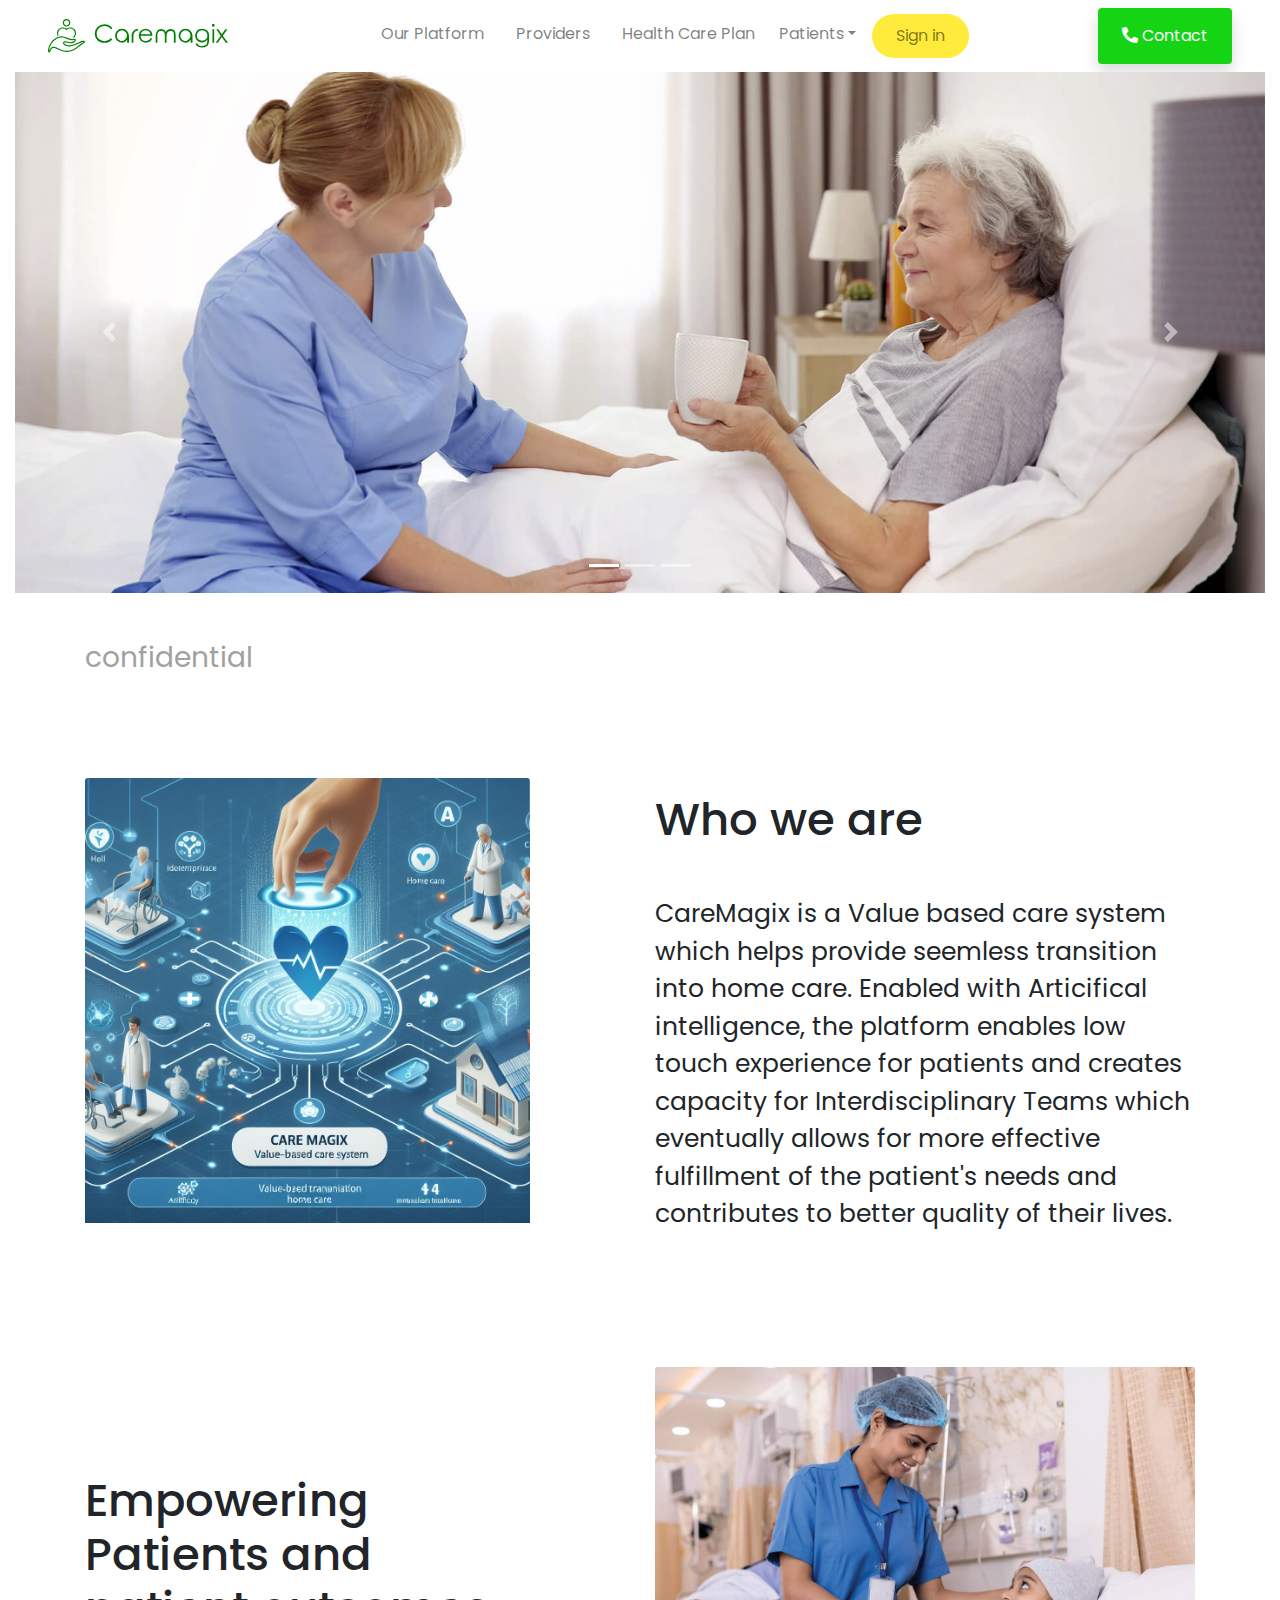
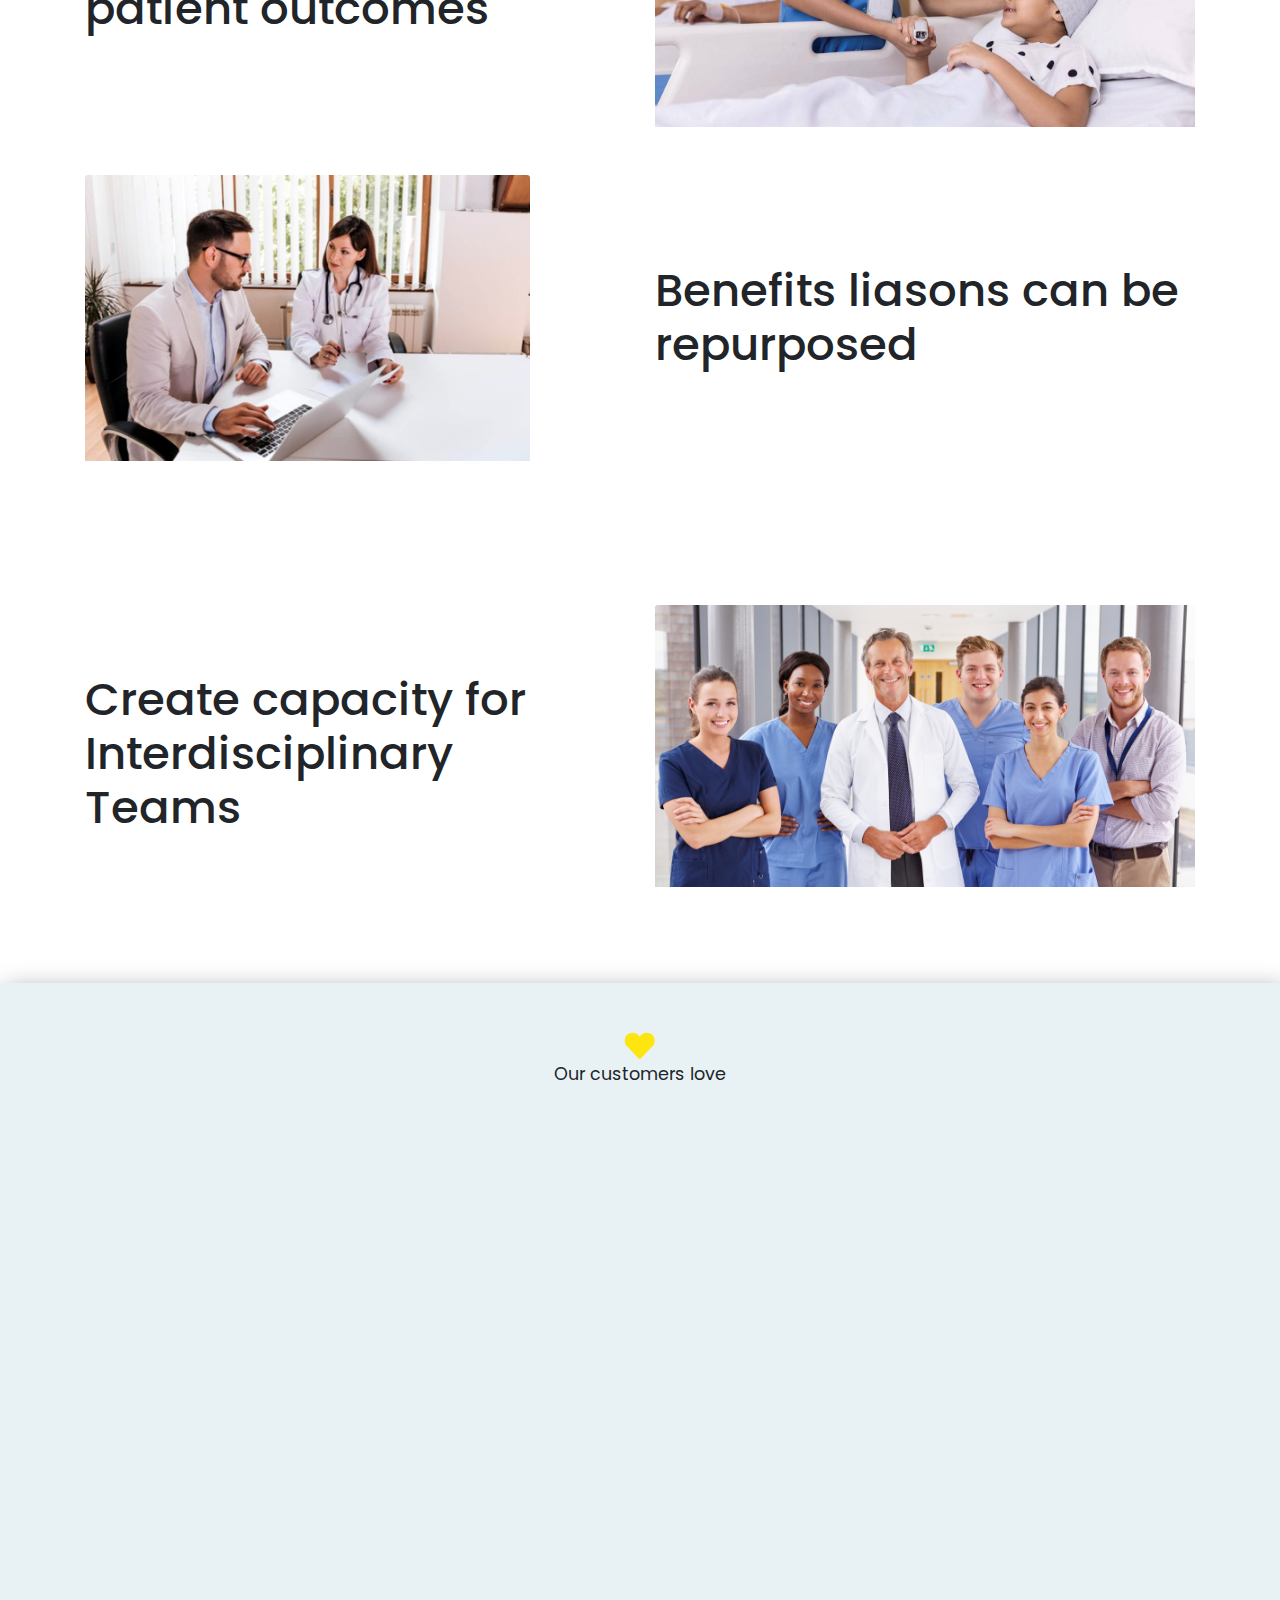
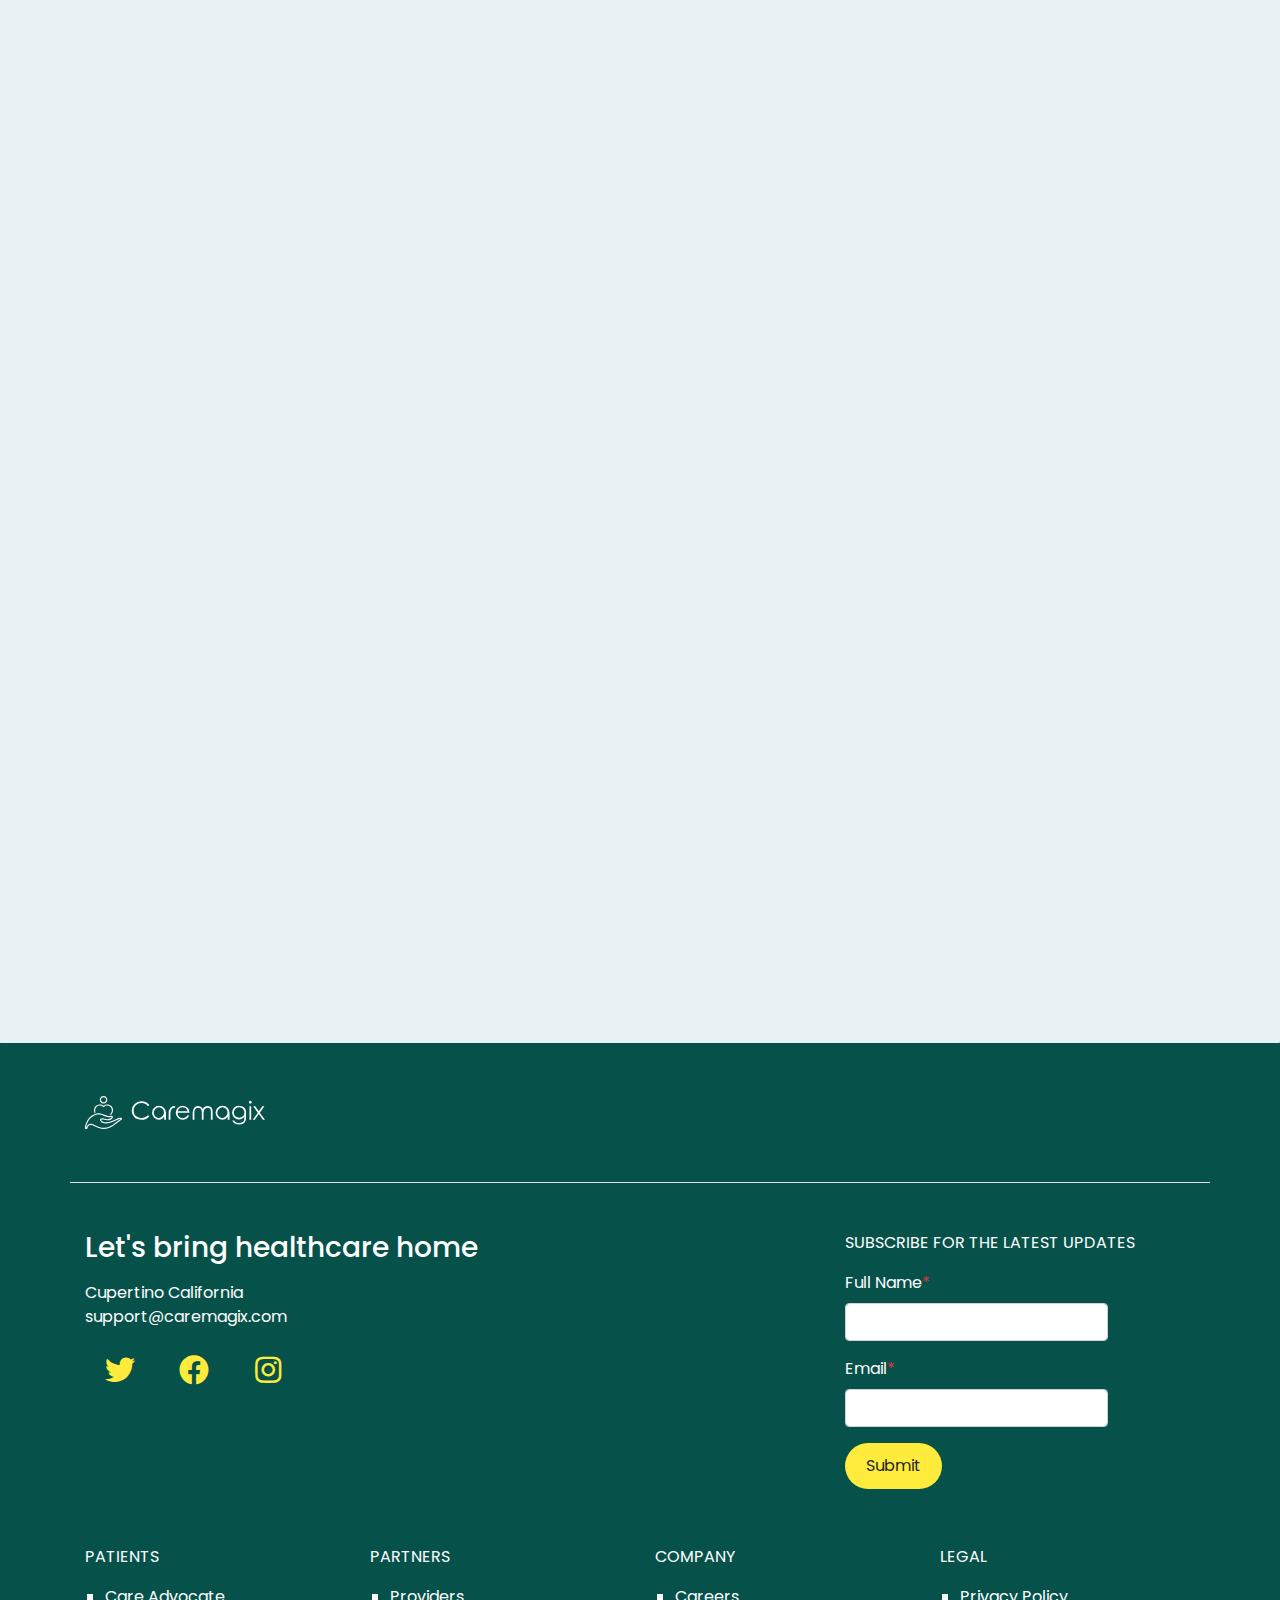
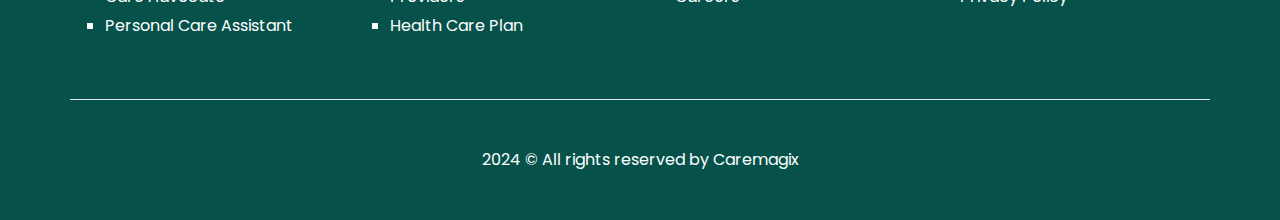
==== commit 51bef936: "client feedback changes 6" ====
--- a/index.html
+++ b/index.html
@@ -78,8 +78,8 @@
                         <a class="nav-link mx-2 px-4 yellow-button" href="sign-in.html">Sign in</a>
                     </li>
                 </ul>
-                <span class="navbar-text">
-                    <a class="nav-link mx-2" href="#"><i class="fas fa-phone-alt"></i> (105)555-6667</a>
+                <span class="navbar-text shadow rounded contactbtn">
+                    <a class="nav-link mx-2 text-white" href="#contact"><i class="fas fa-phone-alt"></i> Contact</a>
                 </span>
             </div>
         </nav>
@@ -293,7 +293,7 @@
 
     <!-- ======= Footer ======= -->
     <footer>
-
+        <a id="contact"></a>
         <div class="container-fluid footer-bg py-5">
             <div class="container">
                 <div class="row border-bottom pb-5">
@@ -331,8 +331,7 @@
                     <div class="col-12 col-md-8">
                         <h3 class="text-white mb-3">Let's bring healthcare home</h3>
                         <address class="text-white">
-                            Address Line 1<br />
-                            Address Line 2<br />
+                            Cupertino California<br />
                             <a href="mailto:support@caremagix.com" class="text-white">support@caremagix.com</a>
                         </address>
                         <ul class="social">
@@ -398,7 +397,7 @@
 
 
     <!-- Add Bootstrap and jQuery JS -->
-    <script src="https://code.jquery.com/jquery-3.5.1.slim.min.js"></script>
+    <script src="https://code.jquery.com/jquery-3.5.1.min.js"></script>
     <script src="https://cdn.jsdelivr.net/npm/@popperjs/core@2.9.3/dist/umd/popper.min.js"></script>
     <script src="https://stackpath.bootstrapcdn.com/bootstrap/4.5.2/js/bootstrap.min.js"></script>
 
@@ -428,6 +427,26 @@
         });
     </script>
 
+<script>
+    $(document).ready(function () {
+        // Smooth scroll to the anchor when the link is clicked
+        $('a[href^="#"]').on('click', function (event) {
+            event.preventDefault();
+
+            var target = this.hash;
+            var $target = $(target);
+
+            // Scroll animation with a duration of 800 milliseconds (adjust as needed)
+            $('html, body').animate({
+                'scrollTop': $target.offset().top
+            }, 800, 'swing', function () {
+                window.location.hash = target; // Update the URL hash
+            });
+        });
+
+    });
+</script>
+
 </body>
 
 </html>--- a/css/custom.css
+++ b/css/custom.css
@@ -9,7 +9,7 @@
 .landing-page h2 { font-size: clamp(20px, 4vw, 35px); }
 .landing-page .w-70 { width: 70%; }
 .landing-page .home-img { width: 75%; object-fit: cover; object-position: 50% 100%; margin-bottom: -100px; border-radius: 50px; box-shadow: -28px 28px 70px -20px rgba(0, 0, 0, .4); overflow: hidden; }
-
+.contactbtn { background: #14d414; color: #fff; }
 .landing-intro span { display: block; }
 .landing-intro p { font-size: clamp(16px, 4vw, 30px); }
 .four-section span { display: block; text-align: center; }
